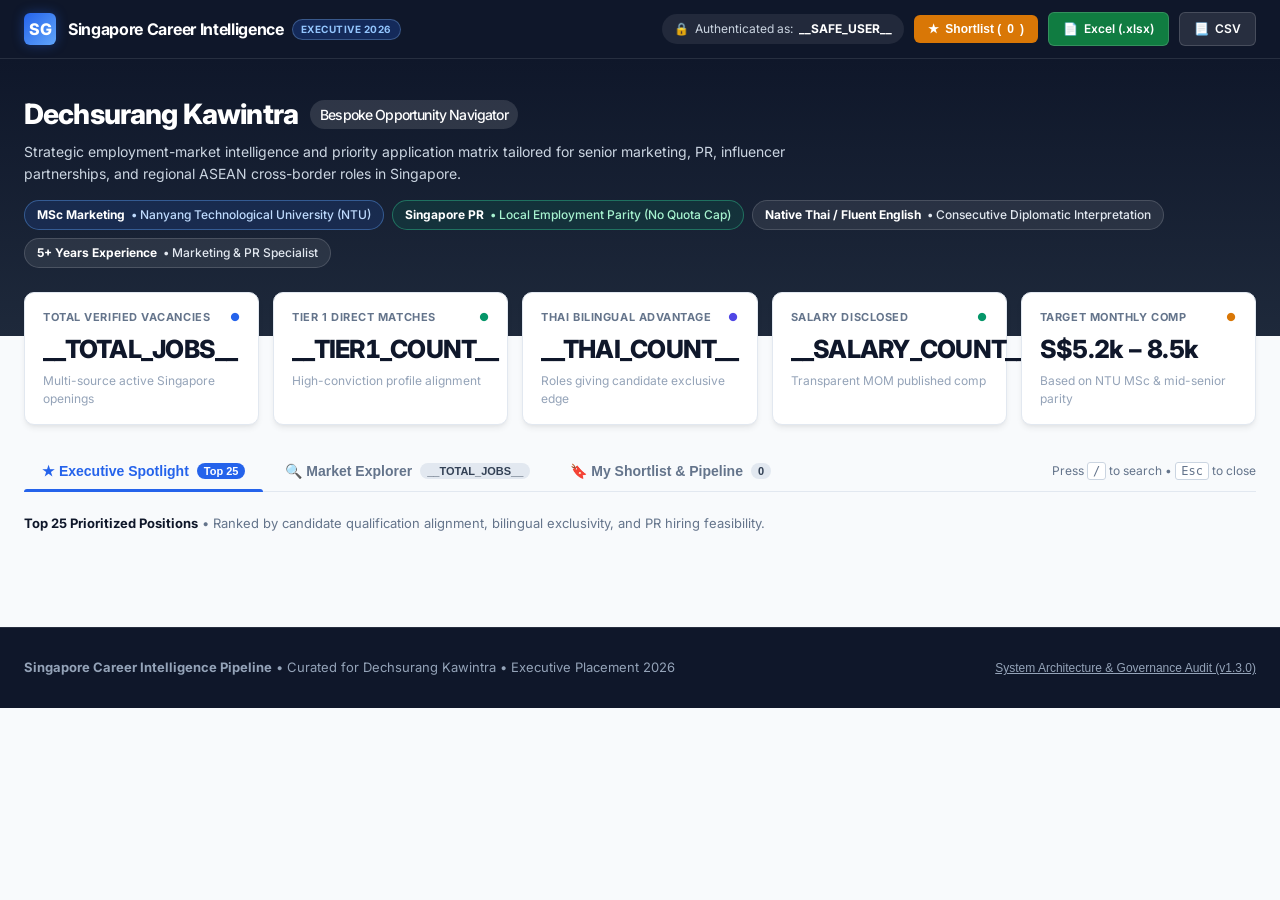
==== templates/index.html @ 7329fffa "feat: add explicit Relevance / Best Match option to UI sort dropdown" ====
<!DOCTYPE html>
<html lang="en">
<head>
    <meta charset="UTF-8">
    <meta name="viewport" content="width=device-width, initial-scale=1.0">
    <title>Singapore Career Intelligence | Executive Navigator</title>
    <link rel="preconnect" href="https://fonts.googleapis.com">
    <link rel="preconnect" href="https://fonts.gstatic.com" crossorigin>
    <link href="https://fonts.googleapis.com/css2?family=Inter:wght@300;400;500;600;700;800&display=swap" rel="stylesheet">
    <style>
        :root {
            --navy-950: #0B132B;
            --navy-900: #0F172A;
            --navy-800: #1E293B;
            --navy-700: #334155;
            --navy-600: #475569;
            --blue-600: #2563EB;
            --blue-700: #1D4ED8;
            --emerald-700: #047857;
            --emerald-600: #059669;
            --emerald-50: #ECFDF5;
            --amber-700: #B45309;
            --amber-600: #D97706;
            --amber-50: #FFFBEB;
            --indigo-700: #4338CA;
            --indigo-600: #4F46E5;
            --indigo-50: #EEF2FF;
            --purple-700: #7E22CE;
            --purple-50: #FAF5FF;
            --slate-50: #F8FAFC;
            --slate-100: #F1F5F9;
            --slate-200: #E2E8F0;
            --slate-300: #CBD5E1;
            --slate-400: #94A3B8;
            --slate-500: #64748B;
            --surface: #FFFFFF;
            --shadow-sm: 0 1px 2px 0 rgb(0 0 0 / 0.05);
            --shadow-md: 0 4px 6px -1px rgb(0 0 0 / 0.07), 0 2px 4px -2px rgb(0 0 0 / 0.05);
            --shadow-lg: 0 10px 15px -3px rgb(0 0 0 / 0.08), 0 4px 6px -4px rgb(0 0 0 / 0.04);
            --shadow-xl: 0 20px 25px -5px rgb(0 0 0 / 0.1), 0 8px 10px -6px rgb(0 0 0 / 0.05);
            --radius-sm: 6px;
            --radius-md: 10px;
            --radius-lg: 14px;
            --radius-full: 9999px;
            --font-sans: 'Inter', -apple-system, BlinkMacSystemFont, "Segoe UI", Roboto, sans-serif;
        }

        * { box-sizing: border-box; margin: 0; padding: 0; }
        
        body {
            font-family: var(--font-sans);
            background-color: var(--slate-50);
            color: var(--navy-900);
            line-height: 1.5;
            -webkit-font-smoothing: antialiased;
            overflow-x: hidden;
        }

        /* ------------------ Top Navigation Bar ------------------ */
        .top-navbar {
            background: var(--navy-900);
            color: #FFFFFF;
            border-bottom: 1px solid rgba(255, 255, 255, 0.1);
            position: sticky;
            top: 0;
            z-index: 40;
        }
        .nav-inner {
            max-width: 1400px;
            margin: 0 auto;
            padding: 12px 24px;
            display: flex;
            justify-content: space-between;
            align-items: center;
            flex-wrap: wrap;
            gap: 12px;
        }
        .brand-cluster {
            display: flex;
            align-items: center;
            gap: 12px;
        }
        .brand-icon {
            width: 32px;
            height: 32px;
            background: linear-gradient(135deg, var(--blue-600), #60A5FA);
            border-radius: var(--radius-sm);
            display: flex;
            align-items: center;
            justify-content: center;
            font-weight: 800;
            font-size: 16px;
            color: #FFF;
            box-shadow: 0 0 12px rgba(37, 99, 235, 0.4);
        }
        .brand-name {
            font-size: 16px;
            font-weight: 700;
            letter-spacing: -0.02em;
            color: #FFFFFF;
        }
        .brand-pill {
            font-size: 10px;
            font-weight: 700;
            text-transform: uppercase;
            letter-spacing: 0.05em;
            background: rgba(37, 99, 235, 0.25);
            color: #93C5FD;
            padding: 2px 8px;
            border-radius: var(--radius-full);
            border: 1px solid rgba(147, 197, 253, 0.3);
        }
        .nav-actions {
            display: flex;
            align-items: center;
            gap: 10px;
            flex-wrap: wrap;
        }
        .auth-badge {
            font-size: 12px;
            color: var(--slate-300);
            background: rgba(255, 255, 255, 0.08);
            padding: 6px 12px;
            border-radius: var(--radius-full);
            display: flex;
            align-items: center;
            gap: 6px;
        }
        .auth-badge strong {
            color: #FFFFFF;
        }
        .btn-export {
            font-size: 12px;
            font-weight: 600;
            padding: 7px 14px;
            border-radius: var(--radius-sm);
            text-decoration: none;
            display: inline-flex;
            align-items: center;
            gap: 6px;
            transition: all 0.15s ease;
            cursor: pointer;
            border: none;
        }
        .btn-export-excel {
            background: #107C41;
            color: #FFFFFF;
            border: 1px solid rgba(255, 255, 255, 0.15);
        }
        .btn-export-excel:hover {
            background: #0E6B38;
            box-shadow: 0 2px 6px rgba(16, 124, 65, 0.3);
        }
        .btn-export-csv {
            background: rgba(255, 255, 255, 0.1);
            color: #FFFFFF;
            border: 1px solid rgba(255, 255, 255, 0.15);
        }
        .btn-export-csv:hover {
            background: rgba(255, 255, 255, 0.18);
        }
        .nav-shortlist-btn {
            background: var(--amber-600);
            color: #FFFFFF;
            font-size: 12px;
            font-weight: 600;
            padding: 7px 14px;
            border-radius: var(--radius-sm);
            border: none;
            display: inline-flex;
            align-items: center;
            gap: 6px;
            cursor: pointer;
            transition: all 0.15s ease;
        }
        .nav-shortlist-btn:hover {
            background: var(--amber-700);
        }

        /* ------------------ Candidate Profile Hero ------------------ */
        .hero-banner {
            background: linear-gradient(180deg, var(--navy-900) 0%, var(--navy-800) 100%);
            color: #FFFFFF;
            padding: 34px 24px 68px 24px;
            position: relative;
        }
        .hero-container {
            max-width: 1400px;
            margin: 0 auto;
        }
        .hero-header {
            display: flex;
            justify-content: space-between;
            align-items: flex-start;
            flex-wrap: wrap;
            gap: 20px;
        }
        .candidate-title-area h1 {
            font-size: 28px;
            font-weight: 800;
            letter-spacing: -0.03em;
            margin-bottom: 6px;
            display: flex;
            align-items: center;
            gap: 12px;
            flex-wrap: wrap;
        }
        .candidate-tagline {
            font-size: 14px;
            color: var(--slate-300);
            max-width: 820px;
            line-height: 1.6;
        }
        .candidate-badges {
            display: flex;
            flex-wrap: wrap;
            gap: 8px;
            margin-top: 14px;
        }
        .c-badge {
            font-size: 12px;
            font-weight: 500;
            background: rgba(255, 255, 255, 0.08);
            border: 1px solid rgba(255, 255, 255, 0.15);
            padding: 5px 12px;
            border-radius: var(--radius-full);
            color: #E2E8F0;
            display: inline-flex;
            align-items: center;
            gap: 6px;
        }
        .c-badge strong {
            color: #FFFFFF;
            font-weight: 700;
        }
        .c-badge.accent-blue {
            border-color: rgba(96, 165, 250, 0.4);
            background: rgba(37, 99, 235, 0.15);
            color: #BFDBFE;
        }
        .c-badge.accent-green {
            border-color: rgba(52, 211, 153, 0.4);
            background: rgba(5, 150, 105, 0.15);
            color: #A7F3D0;
        }

        /* ------------------ KPI Ribbon ------------------ */
        .metrics-ribbon {
            max-width: 1400px;
            margin: -44px auto 26px auto;
            padding: 0 24px;
            position: relative;
            z-index: 10;
        }
        .metrics-grid {
            display: grid;
            grid-template-columns: repeat(auto-fit, minmax(210px, 1fr));
            gap: 14px;
        }
        .metric-card {
            background: var(--surface);
            border: 1px solid var(--slate-200);
            border-radius: var(--radius-md);
            padding: 16px 18px;
            box-shadow: var(--shadow-md);
            transition: transform 0.15s ease, box-shadow 0.15s ease;
        }
        .metric-card:hover {
            transform: translateY(-2px);
            box-shadow: var(--shadow-lg);
        }
        .metric-label {
            font-size: 11px;
            font-weight: 700;
            text-transform: uppercase;
            letter-spacing: 0.05em;
            color: var(--slate-500);
            margin-bottom: 6px;
            display: flex;
            align-items: center;
            justify-content: space-between;
        }
        .metric-num {
            font-size: 25px;
            font-weight: 800;
            letter-spacing: -0.03em;
            color: var(--navy-900);
            font-variant-numeric: tabular-nums;
        }
        .metric-sub {
            font-size: 12px;
            color: var(--slate-400);
            margin-top: 3px;
        }

        /* ------------------ Workspace Main Layout ------------------ */
        .workspace-wrap {
            max-width: 1400px;
            margin: 0 auto;
            padding: 0 24px 80px 24px;
        }

        /* ------------------ Tab Navigation ------------------ */
        .tab-bar-container {
            border-bottom: 1px solid var(--slate-200);
            margin-bottom: 22px;
            display: flex;
            justify-content: space-between;
            align-items: center;
            flex-wrap: wrap;
            gap: 14px;
        }
        .tab-group {
            display: flex;
            gap: 4px;
        }
        .tab-btn {
            background: none;
            border: none;
            padding: 12px 18px;
            font-size: 14px;
            font-weight: 600;
            color: var(--slate-500);
            cursor: pointer;
            position: relative;
            display: inline-flex;
            align-items: center;
            gap: 8px;
            transition: color 0.15s ease;
        }
        .tab-btn:hover {
            color: var(--navy-900);
        }
        .tab-btn.active {
            color: var(--blue-600);
        }
        .tab-btn.active::after {
            content: '';
            position: absolute;
            bottom: -1px;
            left: 0;
            right: 0;
            height: 3px;
            background: var(--blue-600);
            border-radius: 3px 3px 0 0;
        }
        .tab-count {
            font-size: 11px;
            font-weight: 700;
            padding: 2px 7px;
            border-radius: var(--radius-full);
            background: var(--slate-200);
            color: var(--navy-700);
        }
        .tab-btn.active .tab-count {
            background: var(--blue-600);
            color: #FFFFFF;
        }

        /* ------------------ Quick Preset Pills ------------------ */
        .presets-row {
            display: flex;
            align-items: center;
            gap: 8px;
            flex-wrap: wrap;
            margin-bottom: 14px;
        }
        .preset-label {
            font-size: 12px;
            font-weight: 700;
            color: var(--slate-500);
            margin-right: 4px;
        }
        .preset-pill {
            background: var(--surface);
            border: 1px solid var(--slate-200);
            border-radius: var(--radius-full);
            padding: 4px 12px;
            font-size: 12px;
            font-weight: 600;
            color: var(--navy-800);
            cursor: pointer;
            transition: all 0.15s ease;
            user-select: none;
        }
        .preset-pill:hover {
            border-color: var(--blue-600);
            color: var(--blue-600);
            background: var(--slate-50);
        }
        .preset-pill.active {
            background: var(--blue-600);
            color: #FFFFFF;
            border-color: var(--blue-600);
        }

        /* ------------------ Filter Bar (Explorer Mode) ------------------ */
        .filter-panel {
            background: var(--surface);
            border: 1px solid var(--slate-200);
            border-radius: var(--radius-md);
            padding: 16px 18px;
            margin-bottom: 20px;
            box-shadow: var(--shadow-sm);
        }
        .filter-row {
            display: grid;
            grid-template-columns: 2fr 1.3fr 1fr 1fr auto;
            gap: 12px;
            align-items: center;
        }
        @media (max-width: 1024px) {
            .filter-row {
                grid-template-columns: 1fr 1fr;
            }
        }
        @media (max-width: 640px) {
            .filter-row {
                grid-template-columns: 1fr;
            }
        }
        .search-input-wrap {
            position: relative;
        }
        .search-icon {
            position: absolute;
            left: 12px;
            top: 50%;
            transform: translateY(-50%);
            color: var(--slate-400);
            pointer-events: none;
        }
        .search-clear-btn {
            position: absolute;
            right: 10px;
            top: 50%;
            transform: translateY(-50%);
            background: none;
            border: none;
            font-size: 16px;
            color: var(--slate-400);
            cursor: pointer;
            display: none;
            padding: 2px;
        }
        .search-clear-btn:hover {
            color: var(--navy-900);
        }
        .form-control {
            width: 100%;
            padding: 9px 12px;
            font-size: 13px;
            border: 1px solid var(--slate-200);
            border-radius: var(--radius-sm);
            background: var(--surface);
            color: var(--navy-900);
            font-family: inherit;
            transition: border-color 0.15s ease, box-shadow 0.15s ease;
        }
        .form-control:focus {
            outline: none;
            border-color: var(--blue-600);
            box-shadow: 0 0 0 3px rgba(37, 99, 235, 0.12);
        }
        .search-input {
            padding-left: 36px;
            padding-right: 32px;
        }
        .btn-reset {
            background: var(--slate-100);
            border: 1px solid var(--slate-200);
            color: var(--slate-600);
            font-size: 12px;
            font-weight: 600;
            padding: 9px 14px;
            border-radius: var(--radius-sm);
            cursor: pointer;
            transition: all 0.15s ease;
            white-space: nowrap;
        }
        .btn-reset:hover {
            background: var(--slate-200);
            color: var(--navy-900);
        }

        .results-summary-bar {
            display: flex;
            justify-content: space-between;
            align-items: center;
            font-size: 13px;
            color: var(--slate-500);
            margin-bottom: 14px;
            flex-wrap: wrap;
            gap: 10px;
        }
        .results-summary-bar strong {
            color: var(--navy-900);
        }
        .view-controls {
            display: flex;
            align-items: center;
            gap: 10px;
        }
        .view-toggle-group {
            display: inline-flex;
            border: 1px solid var(--slate-200);
            border-radius: var(--radius-sm);
            overflow: hidden;
            background: var(--slate-100);
        }
        .view-toggle-btn {
            border: none;
            background: none;
            padding: 6px 12px;
            font-size: 12px;
            font-weight: 600;
            color: var(--slate-600);
            cursor: pointer;
            display: inline-flex;
            align-items: center;
            gap: 4px;
            transition: all 0.15s ease;
        }
        .view-toggle-btn.active {
            background: var(--surface);
            color: var(--blue-600);
            box-shadow: var(--shadow-sm);
        }

        /* ------------------ Job Cards Grid ------------------ */
        .jobs-list {
            display: grid;
            grid-template-columns: 1fr;
            gap: 14px;
        }
        .job-card {
            background: var(--surface);
            border: 1px solid var(--slate-200);
            border-radius: var(--radius-md);
            padding: 20px 22px;
            box-shadow: var(--shadow-sm);
            transition: border-color 0.15s ease, box-shadow 0.15s ease, transform 0.15s ease;
            position: relative;
        }
        .job-card:hover {
            border-color: var(--slate-300);
            box-shadow: var(--shadow-md);
            transform: translateY(-2px);
        }
        .card-header {
            display: flex;
            justify-content: space-between;
            align-items: flex-start;
            gap: 12px;
            margin-bottom: 8px;
            flex-wrap: wrap;
        }
        .card-badges {
            display: flex;
            align-items: center;
            flex-wrap: wrap;
            gap: 6px;
        }
        .badge {
            font-size: 11px;
            font-weight: 700;
            padding: 3px 9px;
            border-radius: var(--radius-full);
            display: inline-flex;
            align-items: center;
            gap: 4px;
        }
        .badge-score {
            background: var(--emerald-50);
            color: var(--emerald-700);
            border: 1px solid rgba(4, 120, 87, 0.2);
        }
        .badge-priority {
            background: var(--amber-50);
            color: var(--amber-700);
            border: 1px solid rgba(180, 83, 9, 0.2);
        }
        .badge-thai {
            background: var(--indigo-50);
            color: var(--indigo-700);
            border: 1px solid rgba(79, 70, 229, 0.2);
        }
        .badge-source {
            background: var(--slate-100);
            color: var(--slate-600);
            font-weight: 500;
        }
        .badge-status {
            background: var(--purple-50);
            color: var(--purple-700);
            border: 1px solid rgba(126, 34, 206, 0.25);
        }
        .card-salary {
            font-size: 14px;
            font-weight: 700;
            color: var(--emerald-700);
            font-variant-numeric: tabular-nums;
            background: var(--emerald-50);
            padding: 3px 10px;
            border-radius: var(--radius-sm);
            border: 1px solid rgba(4, 120, 87, 0.15);
        }
        .card-salary.not-disclosed {
            color: var(--slate-500);
            background: var(--slate-100);
            border-color: var(--slate-200);
            font-weight: 500;
            font-size: 12px;
        }

        .card-title-row {
            margin-bottom: 4px;
        }
        .card-title {
            font-size: 17px;
            font-weight: 700;
            color: var(--navy-900);
            cursor: pointer;
            transition: color 0.15s ease;
            text-decoration: none;
            display: inline-block;
        }
        .card-title:hover {
            color: var(--blue-600);
        }
        .card-company-meta {
            font-size: 13px;
            color: var(--slate-500);
            display: flex;
            align-items: center;
            flex-wrap: wrap;
            gap: 8px;
            margin-bottom: 12px;
        }
        .card-company-name {
            font-weight: 600;
            color: var(--navy-800);
        }
        .card-divider {
            color: var(--slate-300);
        }

        .card-strategy-box {
            background: var(--slate-50);
            border-left: 3px solid var(--blue-600);
            border-radius: 0 var(--radius-sm) var(--radius-sm) 0;
            padding: 10px 14px;
            margin-bottom: 14px;
            font-size: 13px;
        }
        .strategy-row {
            margin-bottom: 4px;
            line-height: 1.5;
        }
        .strategy-row:last-child {
            margin-bottom: 0;
        }
        .strategy-label {
            font-weight: 700;
            color: var(--navy-900);
            margin-right: 4px;
        }
        .strategy-text {
            color: var(--navy-700);
        }

        .card-footer {
            display: flex;
            justify-content: space-between;
            align-items: center;
            border-top: 1px solid var(--slate-200);
            padding-top: 12px;
            flex-wrap: wrap;
            gap: 10px;
        }
        .card-actions-left {
            display: flex;
            align-items: center;
            gap: 8px;
        }
        .btn-inspect {
            background: var(--slate-100);
            color: var(--navy-800);
            border: 1px solid var(--slate-200);
            padding: 6px 12px;
            font-size: 12px;
            font-weight: 600;
            border-radius: var(--radius-sm);
            cursor: pointer;
            transition: all 0.15s ease;
            display: inline-flex;
            align-items: center;
            gap: 6px;
        }
        .btn-inspect:hover {
            background: var(--slate-200);
            color: var(--navy-900);
        }
        .btn-star {
            background: var(--surface);
            color: var(--slate-400);
            border: 1px solid var(--slate-200);
            padding: 6px 12px;
            font-size: 12px;
            font-weight: 600;
            border-radius: var(--radius-sm);
            cursor: pointer;
            transition: all 0.15s ease;
            display: inline-flex;
            align-items: center;
            gap: 6px;
        }
        .btn-star:hover {
            color: var(--amber-600);
            border-color: var(--amber-600);
        }
        .btn-star.starred {
            background: var(--amber-50);
            color: var(--amber-700);
            border-color: rgba(180, 83, 9, 0.3);
        }
        .btn-apply-direct {
            background: var(--blue-600);
            color: #FFFFFF;
            text-decoration: none;
            padding: 7px 14px;
            font-size: 12px;
            font-weight: 600;
            border-radius: var(--radius-sm);
            transition: background 0.15s ease, box-shadow 0.15s ease;
            display: inline-flex;
            align-items: center;
            gap: 6px;
        }
        .btn-apply-direct:hover {
            background: var(--blue-700);
            box-shadow: 0 2px 8px rgba(37, 99, 235, 0.35);
        }

        /* ------------------ Recruiter Table View ------------------ */
        .table-responsive {
            background: var(--surface);
            border: 1px solid var(--slate-200);
            border-radius: var(--radius-md);
            overflow-x: auto;
            box-shadow: var(--shadow-sm);
        }
        .recruiter-table {
            width: 100%;
            border-collapse: collapse;
            text-align: left;
            font-size: 13px;
        }
        .recruiter-table th {
            background: var(--slate-100);
            color: var(--navy-800);
            font-weight: 700;
            padding: 12px 14px;
            border-bottom: 1px solid var(--slate-200);
            white-space: nowrap;
        }
        .recruiter-table td {
            padding: 12px 14px;
            border-bottom: 1px solid var(--slate-200);
            vertical-align: middle;
        }
        .recruiter-table tr:hover td {
            background: var(--slate-50);
        }
        .table-title-link {
            font-weight: 700;
            color: var(--navy-900);
            text-decoration: none;
            display: block;
        }
        .table-title-link:hover {
            color: var(--blue-600);
        }
        .table-company-sub {
            font-size: 12px;
            color: var(--slate-500);
        }

        /* ------------------ Shortlist Sub-Filters & Notes ------------------ */
        .shortlist-tabs {
            display: flex;
            gap: 8px;
            flex-wrap: wrap;
            margin-bottom: 16px;
        }
        .shortlist-tab-btn {
            background: var(--surface);
            border: 1px solid var(--slate-200);
            border-radius: var(--radius-full);
            padding: 5px 12px;
            font-size: 12px;
            font-weight: 600;
            color: var(--navy-800);
            cursor: pointer;
            transition: all 0.15s ease;
        }
        .shortlist-tab-btn.active {
            background: var(--amber-600);
            color: #FFFFFF;
            border-color: var(--amber-600);
        }
        .notes-area {
            width: 100%;
            background: #FFF;
            border: 1px solid var(--slate-200);
            border-radius: var(--radius-sm);
            padding: 8px 10px;
            font-size: 12px;
            font-family: inherit;
            margin-top: 8px;
            resize: vertical;
            min-height: 54px;
        }
        .notes-area:focus {
            outline: none;
            border-color: var(--blue-600);
        }

        /* ------------------ Pagination Controls ------------------ */
        .pagination-container {
            display: flex;
            justify-content: space-between;
            align-items: center;
            margin-top: 24px;
            padding-top: 16px;
            border-top: 1px solid var(--slate-200);
            flex-wrap: wrap;
            gap: 12px;
        }
        .pagination-info {
            font-size: 13px;
            color: var(--slate-500);
        }
        .pagination-controls {
            display: flex;
            align-items: center;
            gap: 6px;
        }
        .btn-page {
            background: var(--surface);
            border: 1px solid var(--slate-200);
            color: var(--navy-800);
            padding: 6px 12px;
            font-size: 13px;
            font-weight: 600;
            border-radius: var(--radius-sm);
            cursor: pointer;
            transition: all 0.15s ease;
        }
        .btn-page:hover:not(:disabled) {
            background: var(--slate-100);
            border-color: var(--slate-300);
        }
        .btn-page:disabled {
            opacity: 0.4;
            cursor: not-allowed;
        }
        .btn-page.active {
            background: var(--blue-600);
            color: #FFFFFF;
            border-color: var(--blue-600);
        }

        /* ------------------ Slide-Over Role Dossier Drawer ------------------ */
        .drawer-overlay {
            position: fixed;
            top: 0; left: 0; right: 0; bottom: 0;
            background: rgba(15, 23, 42, 0.6);
            backdrop-filter: blur(4px);
            z-index: 50;
            opacity: 0;
            visibility: hidden;
            transition: opacity 0.25s ease, visibility 0.25s ease;
        }
        .drawer-overlay.open {
            opacity: 1;
            visibility: visible;
        }
        .drawer-panel {
            position: fixed;
            top: 0; right: 0; bottom: 0;
            width: 100%;
            max-width: 720px;
            background: var(--surface);
            box-shadow: -10px 0 30px rgba(0, 0, 0, 0.15);
            z-index: 51;
            transform: translateX(100%);
            transition: transform 0.3s cubic-bezier(0.16, 1, 0.3, 1);
            display: flex;
            flex-direction: column;
        }
        .drawer-overlay.open .drawer-panel {
            transform: translateX(0);
        }
        .drawer-header {
            padding: 18px 24px;
            border-bottom: 1px solid var(--slate-200);
            display: flex;
            justify-content: space-between;
            align-items: flex-start;
            gap: 14px;
            background: var(--slate-50);
        }
        .drawer-header-left {
            flex: 1;
        }
        .btn-drawer-close {
            background: none;
            border: none;
            font-size: 24px;
            line-height: 1;
            color: var(--slate-400);
            cursor: pointer;
            padding: 4px;
            border-radius: var(--radius-sm);
            transition: color 0.15s ease;
        }
        .btn-drawer-close:hover {
            color: var(--navy-900);
        }
        .drawer-body {
            flex: 1;
            overflow-y: auto;
            padding: 22px 24px;
            line-height: 1.6;
        }
        .drawer-section {
            margin-bottom: 22px;
            padding-bottom: 18px;
            border-bottom: 1px solid var(--slate-200);
        }
        .drawer-section:last-child {
            border-bottom: none;
            margin-bottom: 0;
        }
        .drawer-section-title {
            font-size: 13px;
            font-weight: 700;
            text-transform: uppercase;
            letter-spacing: 0.05em;
            color: var(--slate-500);
            margin-bottom: 10px;
            display: flex;
            align-items: center;
            justify-content: space-between;
        }
        .dossier-pill-box {
            background: #F8FAFC;
            border: 1px solid var(--slate-200);
            border-radius: var(--radius-sm);
            padding: 14px;
            font-size: 13px;
            color: var(--navy-800);
        }
        .dossier-pill-box strong {
            color: var(--blue-600);
        }
        .cover-letter-box {
            background: #F8FAFC;
            border: 1px dashed var(--slate-300);
            border-radius: var(--radius-sm);
            padding: 14px;
            font-size: 13px;
            color: var(--navy-900);
            white-space: pre-line;
            line-height: 1.6;
            margin-top: 10px;
        }
        .drawer-footer {
            padding: 14px 24px;
            border-top: 1px solid var(--slate-200);
            background: var(--slate-50);
            display: flex;
            justify-content: space-between;
            align-items: center;
            gap: 12px;
            flex-wrap: wrap;
        }

        /* ------------------ Toast Notification ------------------ */
        .toast {
            position: fixed;
            bottom: 24px;
            right: 24px;
            background: var(--navy-900);
            color: #FFFFFF;
            padding: 12px 20px;
            border-radius: var(--radius-md);
            box-shadow: var(--shadow-xl);
            font-size: 13px;
            font-weight: 500;
            z-index: 99;
            transform: translateY(100px);
            opacity: 0;
            transition: all 0.25s ease;
            pointer-events: none;
            display: flex;
            align-items: center;
            gap: 8px;
        }
        .toast.show {
            transform: translateY(0);
            opacity: 1;
        }

        /* ------------------ Audit Modal ------------------ */
        .modal-overlay {
            position: fixed;
            top: 0; left: 0; right: 0; bottom: 0;
            background: rgba(15, 23, 42, 0.6);
            backdrop-filter: blur(4px);
            z-index: 60;
            display: none;
            align-items: center;
            justify-content: center;
            padding: 20px;
        }
        .modal-overlay.open {
            display: flex;
        }
        .modal-card {
            background: var(--surface);
            border-radius: var(--radius-md);
            max-width: 620px;
            width: 100%;
            padding: 24px;
            box-shadow: var(--shadow-xl);
            position: relative;
        }
        .modal-header {
            display: flex;
            justify-content: space-between;
            align-items: center;
            margin-bottom: 16px;
        }
        .modal-title {
            font-size: 18px;
            font-weight: 700;
            color: var(--navy-900);
        }

        /* ------------------ Footer ------------------ */
        footer {
            background: var(--navy-900);
            color: var(--slate-400);
            padding: 30px 24px;
            border-top: 1px solid rgba(255, 255, 255, 0.1);
            font-size: 13px;
        }
        .footer-inner {
            max-width: 1400px;
            margin: 0 auto;
            display: flex;
            justify-content: space-between;
            align-items: center;
            flex-wrap: wrap;
            gap: 16px;
        }
        .footer-links {
            display: flex;
            gap: 16px;
            align-items: center;
        }
        .footer-link-btn {
            background: none;
            border: none;
            color: var(--slate-400);
            font-size: 12px;
            text-decoration: underline;
            cursor: pointer;
        }
        .footer-link-btn:hover {
            color: #FFFFFF;
        }

        /* ------------------ Empty States & Loading ------------------ */
        .empty-state {
            text-align: center;
            padding: 60px 20px;
            background: var(--surface);
            border: 1px dashed var(--slate-300);
            border-radius: var(--radius-md);
        }
        .empty-icon {
            font-size: 38px;
            margin-bottom: 10px;
            opacity: 0.6;
        }
        .empty-title {
            font-size: 16px;
            font-weight: 700;
            color: var(--navy-900);
            margin-bottom: 4px;
        }
        .empty-sub {
            font-size: 13px;
            color: var(--slate-500);
        }
    </style>
</head>
<body>

    <!-- 1. Top Navigation Bar -->
    <header class="top-navbar">
        <div class="nav-inner">
            <div class="brand-cluster">
                <div class="brand-icon">SG</div>
                <div>
                    <div style="display:flex; align-items:center; gap:8px;">
                        <span class="brand-name">Singapore Career Intelligence</span>
                        <span class="brand-pill">Executive 2026</span>
                    </div>
                </div>
            </div>

            <div class="nav-actions">
                <div class="auth-badge">
                    <span>&#128274;</span> Authenticated as: <strong>__SAFE_USER__</strong>
                </div>
                <button class="nav-shortlist-btn" onclick="switchTab('shortlist')">
                    <span>&#9733;</span> Shortlist (<span id="shortlist-nav-count">0</span>)
                </button>
                <a href="/download/excel" class="btn-export btn-export-excel" title="Download formatted 9-tab Excel workbook">
                    <span>&#128196;</span> Excel (.xlsx)
                </a>
                <a href="/download/csv" class="btn-export btn-export-csv" title="Download complete CSV dataset">
                    <span>&#128195;</span> CSV
                </a>
            </div>
        </div>
    </header>

    <!-- 2. Candidate Profile & Strategic Positioning Hero -->
    <section class="hero-banner">
        <div class="hero-container">
            <div class="hero-header">
                <div class="candidate-title-area">
                    <h1>
                        Dechsurang Kawintra
                        <span style="font-size:14px; font-weight:500; background:rgba(255,255,255,0.12); padding:4px 10px; border-radius:9999px;">
                            Bespoke Opportunity Navigator
                        </span>
                    </h1>
                    <p class="candidate-tagline">
                        Strategic employment-market intelligence and priority application matrix tailored for senior marketing, PR, influencer partnerships, and regional ASEAN cross-border roles in Singapore.
                    </p>
                    <div class="candidate-badges">
                        <span class="c-badge accent-blue">
                            <strong>MSc Marketing</strong> &bull; Nanyang Technological University (NTU)
                        </span>
                        <span class="c-badge accent-green">
                            <strong>Singapore PR</strong> &bull; Local Employment Parity (No Quota Cap)
                        </span>
                        <span class="c-badge">
                            <strong>Native Thai / Fluent English</strong> &bull; Consecutive Diplomatic Interpretation
                        </span>
                        <span class="c-badge">
                            <strong>5+ Years Experience</strong> &bull; Marketing & PR Specialist
                        </span>
                    </div>
                </div>
            </div>
        </div>
    </section>

    <!-- 3. Market Intelligence KPI Ribbon -->
    <section class="metrics-ribbon">
        <div class="metrics-grid">
            <div class="metric-card">
                <div class="metric-label">
                    <span>Total Verified Vacancies</span>
                    <span style="color:var(--blue-600);">&#9679;</span>
                </div>
                <div class="metric-num">__TOTAL_JOBS__</div>
                <div class="metric-sub">Multi-source active Singapore openings</div>
            </div>

            <div class="metric-card">
                <div class="metric-label">
                    <span>Tier 1 Direct Matches</span>
                    <span style="color:var(--emerald-600);">&#9679;</span>
                </div>
                <div class="metric-num">__TIER1_COUNT__</div>
                <div class="metric-sub">High-conviction profile alignment</div>
            </div>

            <div class="metric-card">
                <div class="metric-label">
                    <span>Thai Bilingual Advantage</span>
                    <span style="color:var(--indigo-600);">&#9679;</span>
                </div>
                <div class="metric-num">__THAI_COUNT__</div>
                <div class="metric-sub">Roles giving candidate exclusive edge</div>
            </div>

            <div class="metric-card">
                <div class="metric-label">
                    <span>Salary Disclosed</span>
                    <span style="color:var(--emerald-600);">&#9679;</span>
                </div>
                <div class="metric-num">__SALARY_COUNT__</div>
                <div class="metric-sub">Transparent MOM published comp</div>
            </div>

            <div class="metric-card">
                <div class="metric-label">
                    <span>Target Monthly Comp</span>
                    <span style="color:var(--amber-600);">&#9679;</span>
                </div>
                <div class="metric-num">S$5.2k – 8.5k</div>
                <div class="metric-sub">Based on NTU MSc & mid-senior parity</div>
            </div>
        </div>
    </section>

    <!-- 4. Workspace & Views -->
    <main class="workspace-wrap">
        <!-- View Switcher -->
        <div class="tab-bar-container">
            <div class="tab-group">
                <button class="tab-btn active" id="tab-btn-spotlight" onclick="switchTab('spotlight')">
                    &#9733; Executive Spotlight
                    <span class="tab-count">Top 25</span>
                </button>
                <button class="tab-btn" id="tab-btn-explorer" onclick="switchTab('explorer')">
                    &#128269; Market Explorer
                    <span class="tab-count">__TOTAL_JOBS__</span>
                </button>
                <button class="tab-btn" id="tab-btn-shortlist" onclick="switchTab('shortlist')">
                    &#128278; My Shortlist & Pipeline
                    <span class="tab-count" id="shortlist-tab-count">0</span>
                </button>
            </div>
            <div style="display:flex; align-items:center; gap:10px;">
                <span style="font-size:12px; color:var(--slate-500);" class="desktop-only">
                    Press <kbd style="background:#FFF; border:1px solid #CBD5E1; padding:1px 5px; border-radius:3px;">/</kbd> to search &bull; <kbd style="background:#FFF; border:1px solid #CBD5E1; padding:1px 5px; border-radius:3px;">Esc</kbd> to close
                </span>
            </div>
        </div>

        <!-- VIEW 1: Executive Spotlight (Top 25) -->
        <div id="view-spotlight">
            <div class="results-summary-bar">
                <div>
                    <strong>Top 25 Prioritized Positions</strong> &bull; Ranked by candidate qualification alignment, bilingual exclusivity, and PR hiring feasibility.
                </div>
            </div>
            <div class="jobs-list" id="spotlight-cards-container">
                <!-- Injected via JS from embedded JSON -->
            </div>
        </div>

        <!-- VIEW 2: Market Explorer (Full 4,368 Database) -->
        <div id="view-explorer" style="display:none;">
            <!-- Quick Preset Filter Pills -->
            <div class="presets-row">
                <span class="preset-label">Quick Presets:</span>
                <button class="preset-pill" onclick="applyPreset('high_salary')">&#128293; S$6,000+ Comp</button>
                <button class="preset-pill" onclick="applyPreset('thai_native')">&#127481;&#127469; Thai Advantage Only</button>
                <button class="preset-pill" onclick="applyPreset('tier1_direct')">&#128188; Tier 1 Direct Match</button>
                <button class="preset-pill" onclick="applyPreset('social_media')">&#128241; Social & Influencer</button>
                <button class="preset-pill" onclick="applyPreset('disclosed_salary')">&#10024; Disclosed Salaries Only</button>
            </div>

            <!-- Real-time Filter Bar -->
            <div class="filter-panel">
                <div class="filter-row">
                    <div class="search-input-wrap">
                        <span class="search-icon">&#128269;</span>
                        <input type="text" id="filter-search" class="form-control search-input" placeholder="Search 4,368 roles by title, company, skills, keywords..." oninput="onSearchInput()">
                        <button class="search-clear-btn" id="search-clear-btn" onclick="clearSearchInput()">&times;</button>
                    </div>

                    <div>
                        <select id="filter-category" class="form-control" onchange="applyFilters()">
                            <option value="">All 10 Specialized Domains</option>
                            <option value="Category A">Category A: Marketing & Digital Marketing</option>
                            <option value="Category B">Category B: Social Media & Influencer Marketing</option>
                            <option value="Category C">Category C: PR & Corporate Communications</option>
                            <option value="Category D">Category D: Business Development & Partnerships</option>
                            <option value="Category E">Category E: Thai-Speaking & Regional Roles</option>
                            <option value="Category F">Category F: Interpretation & Language Services</option>
                            <option value="Category G">Category G: Events, Exhibitions & Trade</option>
                            <option value="Category H">Category H: International Business & Operations</option>
                            <option value="Category I">Category I: Market Research & Strategy</option>
                            <option value="Category J">Category J: Transferable-Skills Opportunities</option>
                        </select>
                    </div>

                    <div>
                        <select id="filter-min-salary" class="form-control" onchange="applyFilters()">
                            <option value="">Any Monthly Salary</option>
                            <option value="4000">SGD 4,000+ / month</option>
                            <option value="5000">SGD 5,000+ / month</option>
                            <option value="6000">SGD 6,000+ / month</option>
                            <option value="7000">SGD 7,000+ / month</option>
                            <option value="8000">SGD 8,000+ / month</option>
                        </select>
                    </div>

                    <div>
                        <select id="filter-tier" class="form-control" onchange="applyFilters()">
                            <option value="">All Suitability Tiers</option>
                            <option value="Tier 1">Tier 1: Direct Match</option>
                            <option value="Tier 2">Tier 2: Transferable Match</option>
                            <option value="Tier 3">Tier 3: Realistic Stretch</option>
                        </select>
                    </div>

                    <button class="btn-reset" onclick="resetFilters()">&#10227; Reset</button>
                </div>
            </div>

            <!-- Dynamic Search Results Summary & View Switcher -->
            <div class="results-summary-bar">
                <div id="explorer-count-label">Loading database records...</div>
                <div class="view-controls">
                    <button class="btn-export btn-export-excel" style="padding:5px 10px; font-size:12px;" onclick="exportCurrentFilteredCSV()" title="Export current search results to CSV">
                        &#128195; Export Filtered (<span id="filtered-export-count">0</span>)
                    </button>
                    <div class="view-toggle-group">
                        <button class="view-toggle-btn active" id="btn-view-cards" onclick="switchExplorerView('cards')" title="Card View">
                            &#9783; Cards
                        </button>
                        <button class="view-toggle-btn" id="btn-view-table" onclick="switchExplorerView('table')" title="Dense Recruiter Table View">
                            &#9776; Table
                        </button>
                    </div>
                    <select id="filter-sort" class="form-control" style="width:auto; padding:6px 12px; font-size:12px;" onchange="applyFilters()">
                        <option value="score">Match Score (High to Low)</option>
                        <option value="relevance">Relevance / Best Match</option>
                        <option value="salary">Salary (High to Low)</option>
                        <option value="title">Job Title (A-Z)</option>
                        <option value="company">Company (A-Z)</option>
                    </select>
                </div>
            </div>

            <!-- Explorer Results Container (Cards or Table) -->
            <div id="explorer-content-container">
                <div class="jobs-list" id="explorer-cards-container">
                    <!-- Injected via AJAX -->
                </div>
                <div class="table-responsive" id="explorer-table-container" style="display:none;">
                    <table class="recruiter-table">
                        <thead>
                            <tr>
                                <th style="width:70px;">Score</th>
                                <th>Role & Company</th>
                                <th>Category</th>
                                <th>Disclosed Salary</th>
                                <th>Special Advantages</th>
                                <th style="text-align:right;">Actions</th>
                            </tr>
                        </thead>
                        <tbody id="explorer-table-body">
                            <!-- Injected via AJAX -->
                        </tbody>
                    </table>
                </div>
            </div>

            <!-- Pagination Controls -->
            <div class="pagination-container" id="pagination-controls">
                <div class="pagination-info" id="pagination-text">Showing 1-25 of 4,368</div>
                <div class="pagination-controls">
                    <button class="btn-page" id="btn-prev-page" onclick="changePage(-1)" disabled>&larr; Previous</button>
                    <span style="font-size:13px; font-weight:600; padding:0 8px;" id="current-page-num">Page 1</span>
                    <button class="btn-page" id="btn-next-page" onclick="changePage(1)">Next &rarr;</button>
                </div>
            </div>
        </div>

        <!-- VIEW 3: My Shortlist & Pipeline Tracker -->
        <div id="view-shortlist" style="display:none;">
            <!-- Shortlist Status Tabs -->
            <div class="shortlist-tabs">
                <button class="shortlist-tab-btn active" id="st-tab-all" onclick="filterShortlistByStatus('All')">All Saved (<span id="st-count-all">0</span>)</button>
                <button class="shortlist-tab-btn" id="st-tab-saved" onclick="filterShortlistByStatus('Saved')">&#128204; Saved (<span id="st-count-saved">0</span>)</button>
                <button class="shortlist-tab-btn" id="st-tab-applied" onclick="filterShortlistByStatus('Applied')">&#128640; Applied (<span id="st-count-applied">0</span>)</button>
                <button class="shortlist-tab-btn" id="st-tab-interviewing" onclick="filterShortlistByStatus('Interviewing')">&#128188; Interviewing (<span id="st-count-interviewing">0</span>)</button>
                <button class="shortlist-tab-btn" id="st-tab-offer" onclick="filterShortlistByStatus('Offer')">&#127942; Offer (<span id="st-count-offer">0</span>)</button>
            </div>

            <div class="results-summary-bar">
                <div>
                    <strong>My Application Pipeline</strong> &bull; Track status, personal interview notes, and export tailored shortlists.
                </div>
                <div style="display:flex; gap:10px;">
                    <button class="btn-export btn-export-excel" onclick="exportShortlistCSV()">
                        &#128196; Export Shortlist CSV
                    </button>
                    <button class="btn-reset" onclick="clearShortlist()">
                        &#128465; Clear All
                    </button>
                </div>
            </div>

            <div class="jobs-list" id="shortlist-cards-container">
                <!-- Injected via JS from localStorage + batch API -->
            </div>
        </div>
    </main>

    <!-- Slide-Over Role Dossier Drawer -->
    <div class="drawer-overlay" id="drawer-overlay" onclick="closeDrawer(event)">
        <div class="drawer-panel" onclick="event.stopPropagation()">
            <div class="drawer-header">
                <div class="drawer-header-left">
                    <div style="display:flex; align-items:center; gap:8px; margin-bottom:6px;">
                        <span class="badge badge-score" id="dossier-score">Score: 96/100</span>
                        <span class="badge badge-priority" id="dossier-priority">Priority 1</span>
                        <span class="badge badge-thai" id="dossier-thai">Thai Advantage</span>
                        <span class="badge badge-status" id="dossier-status-badge" style="display:none;">Saved</span>
                    </div>
                    <h2 style="font-size:20px; font-weight:800; color:var(--navy-900); margin-bottom:4px;" id="dossier-title">
                        Localization Project Coordinator
                    </h2>
                    <div style="font-size:13px; color:var(--slate-500);" id="dossier-company-line">
                        BANDAI NAMCO ENTERTAINMENT ASIA &bull; Singapore &bull; Full-time
                    </div>
                </div>
                <button class="btn-drawer-close" onclick="closeDrawer()">&times;</button>
            </div>

            <div class="drawer-body">
                <!-- Section 1: Candidate Strategic Advantage -->
                <div class="drawer-section">
                    <div class="drawer-section-title">
                        <span>&#128161; Strategic Candidate Alignment</span>
                        <button class="btn-inspect" style="font-size:11px; padding:3px 8px;" onclick="copyTailoredStrategy()">
                            &#128203; Copy Pitch
                        </button>
                    </div>
                    <div class="dossier-pill-box" style="margin-bottom:12px;">
                        <div style="margin-bottom:8px;">
                            <strong>Why This Role Fits You:</strong>
                            <p id="dossier-explanation" style="margin-top:2px; color:var(--navy-800);"></p>
                        </div>
                        <div>
                            <strong>Bespoke Résumé Tailoring Focus:</strong>
                            <p id="dossier-resume-emphasis" style="margin-top:2px; color:var(--navy-800); font-weight:500;"></p>
                        </div>
                    </div>
                    <div style="display:grid; grid-template-columns:1fr 1fr; gap:10px; font-size:12px;">
                        <div style="background:var(--slate-50); padding:10px; border-radius:var(--radius-sm); border:1px solid var(--slate-200);">
                            <span style="font-weight:700; color:var(--emerald-700);">&#10004; Matching Strengths:</span>
                            <p id="dossier-matching-exp" style="margin-top:4px; color:var(--navy-700);"></p>
                        </div>
                        <div style="background:var(--slate-50); padding:10px; border-radius:var(--radius-sm); border:1px solid var(--slate-200);">
                            <span style="font-weight:700; color:var(--amber-700);">&#9888; Gap Mitigation Advice:</span>
                            <p id="dossier-gaps" style="margin-top:4px; color:var(--navy-700);"></p>
                        </div>
                    </div>
                </div>

                <!-- Section 2: Executive Pitch & Cover Letter Generator -->
                <div class="drawer-section">
                    <div class="drawer-section-title">
                        <span>&#10024; Tailored Cover Letter & Elevator Pitch</span>
                        <button class="btn-inspect" style="font-size:11px; padding:3px 8px;" onclick="copyGeneratedCoverLetter()">
                            &#128203; Copy Full Pitch
                        </button>
                    </div>
                    <div class="cover-letter-box" id="dossier-cover-letter">
                        Generating bespoke application draft...
                    </div>
                </div>

                <!-- Section 3: Compensation & Details -->
                <div class="drawer-section">
                    <div class="drawer-section-title">Compensation & Role Parameters</div>
                    <div style="display:grid; grid-template-columns: repeat(auto-fit, minmax(180px, 1fr)); gap:10px;">
                        <div style="background:var(--slate-50); padding:10px 12px; border-radius:var(--radius-sm);">
                            <div style="font-size:11px; color:var(--slate-500); text-transform:uppercase;">Advertised Salary</div>
                            <div style="font-size:14px; font-weight:700; color:var(--emerald-700);" id="dossier-salary">SGD 4,000 - 5,000</div>
                        </div>
                        <div style="background:var(--slate-50); padding:10px 12px; border-radius:var(--radius-sm);">
                            <div style="font-size:11px; color:var(--slate-500); text-transform:uppercase;">Category</div>
                            <div style="font-size:13px; font-weight:600; color:var(--navy-900);" id="dossier-category">Marketing</div>
                        </div>
                        <div style="background:var(--slate-50); padding:10px 12px; border-radius:var(--radius-sm);">
                            <div style="font-size:11px; color:var(--slate-500); text-transform:uppercase;">Source Portal</div>
                            <div style="font-size:13px; font-weight:600; color:var(--blue-600);" id="dossier-source">MyCareersFuture</div>
                        </div>
                    </div>
                </div>

                <!-- Section 4: Job Description & Responsibilities -->
                <div class="drawer-section">
                    <div class="drawer-section-title">Scope of Responsibilities</div>
                    <div id="dossier-responsibilities" style="font-size:13px; color:var(--navy-800); line-height:1.6;"></div>
                </div>

                <!-- Section 5: Mandatory Requirements -->
                <div class="drawer-section">
                    <div class="drawer-section-title">Key Requirements & Prerequisites</div>
                    <div id="dossier-requirements" style="font-size:13px; color:var(--navy-800); line-height:1.6;"></div>
                </div>
            </div>

            <div class="drawer-footer">
                <button class="btn-star" id="dossier-star-btn" onclick="toggleShortlistCurrent()">
                    &#9733; Save to Shortlist
                </button>
                <a href="#" target="_blank" rel="noopener noreferrer" class="btn-apply-direct" id="dossier-apply-btn">
                    Apply Directly on Portal &rarr;
                </a>
            </div>
        </div>
    </div>

    <!-- Technical & Governance Audit Modal -->
    <div class="modal-overlay" id="audit-modal" onclick="closeAuditModal(event)">
        <div class="modal-card" onclick="event.stopPropagation()">
            <div class="modal-header">
                <div class="modal-title">&#9881; System Architecture & Verification Audit</div>
                <button class="btn-drawer-close" onclick="closeAuditModal()">&times;</button>
            </div>
            <div style="font-size:13px; color:var(--navy-800); line-height:1.6;">
                <p style="margin-bottom:12px;">
                    This platform operates as an autonomous, multi-source employment market intelligence harvester built specifically for candidate <strong>Dechsurang Kawintra</strong>.
                </p>
                <div style="background:var(--slate-50); border:1px solid var(--slate-200); border-radius:var(--radius-sm); padding:14px; margin-bottom:14px;">
                    <div style="font-weight:700; margin-bottom:6px; color:var(--navy-900);">Data Harvest & Provenance:</div>
                    <ul style="padding-left:18px; margin-bottom:8px;">
                        <li><strong>4,368 Verified Positions:</strong> Aggregated from MyCareersFuture (Singapore Govt), LinkedIn Singapore, Indeed SG, and Cultjobs.</li>
                        <li><strong>Apify Scraper Multi-Account Network:</strong> __AUDIT_RUNS__ distributed actor runs with __AUDIT_SPEND__ total budget invested.</li>
                        <li><strong>Deduplication & Hygiene:</strong> Cross-portal company-title normalization with MD5 deduplication.</li>
                        <li><strong>Continuous Synchronization:</strong> 12-hour daemon sync worker checking upstream Singapore portal updates.</li>
                    </ul>
                    <div style="font-weight:700; margin-bottom:6px; color:var(--navy-900);">Security & Governance:</div>
                    <ul style="padding-left:18px;">
                        <li><strong>Authentication:</strong> Constant-time HTTP Basic Auth protection enforcing credential privacy.</li>
                        <li><strong>Sanitization:</strong> HTML entity escaping and spreadsheet formula injection neutralization.</li>
                        <li><strong>Performance:</strong> Sub-5ms response latency via mtime-invalidated in-memory cache.</li>
                    </ul>
                </div>
                <div style="text-align:right;">
                    <button class="btn-reset" onclick="closeAuditModal()">Close Audit View</button>
                </div>
            </div>
        </div>
    </div>

    <!-- Toast Notification Element -->
    <div class="toast" id="toast">
        <span id="toast-msg">Copied to clipboard!</span>
    </div>

    <!-- Footer -->
    <footer>
        <div class="footer-inner">
            <div>
                <strong>Singapore Career Intelligence Pipeline</strong> &bull; Curated for Dechsurang Kawintra &bull; Executive Placement 2026
            </div>
            <div class="footer-links">
                <button class="footer-link-btn" onclick="openAuditModal()">System Architecture & Governance Audit (v1.3.0)</button>
            </div>
        </div>
    </footer>

    <!-- Client-Side Intelligence & Interaction Logic -->
    <script>
        // Initial Embedded Top 25 Data
        const TOP25_DATA = __TOP25_JSON__;

        // Active State
        let currentTab = 'spotlight';
        let currentExplorerView = 'cards'; // 'cards' | 'table'
        let currentShortlistFilter = 'All'; // 'All' | 'Saved' | 'Applied' | 'Interviewing' | 'Offer'
        let currentJobs = [];
        let activeDossierJob = null;
        let currentPage = 1;
        const pageSize = 25;
        let totalExplorerCount = 0;
        let searchTimer = null;

        // LocalStorage Shortlist V2 Management
        function getShortlistStore() {
            try {
                const raw = localStorage.getItem('sg_career_shortlist_v2');
                if (raw) return JSON.parse(raw);
                // Migrate from v1 array if exists
                const v1 = JSON.parse(localStorage.getItem('sg_career_shortlist') || '[]');
                const v2 = {};
                v1.forEach(id => {
                    v2[id] = { id: id, status: 'Saved', savedAt: new Date().toISOString(), notes: '' };
                });
                localStorage.setItem('sg_career_shortlist_v2', JSON.stringify(v2));
                return v2;
            } catch (e) {
                return {};
            }
        }

        function saveShortlistStore(store) {
            localStorage.setItem('sg_career_shortlist_v2', JSON.stringify(store));
            updateShortlistCounters();
        }

        function isJobShortlisted(jobId) {
            return !!getShortlistStore()[jobId];
        }

        function toggleShortlist(jobId) {
            let store = getShortlistStore();
            if (store[jobId]) {
                delete store[jobId];
                showToast("Removed from shortlist");
            } else {
                store[jobId] = {
                    id: jobId,
                    status: 'Saved',
                    savedAt: new Date().toISOString(),
                    notes: ''
                };
                showToast("Added to shortlist! ⭐");
            }
            saveShortlistStore(store);
            refreshCardButtons();
            if (currentTab === 'shortlist') {
                renderShortlistView();
            }
        }

        function updateShortlistJobStatus(jobId, newStatus) {
            let store = getShortlistStore();
            if (store[jobId]) {
                store[jobId].status = newStatus;
                if (newStatus === 'Applied' && !store[jobId].appliedDate) {
                    store[jobId].appliedDate = new Date().toISOString();
                }
                saveShortlistStore(store);
                showToast(`Status updated to: ${newStatus}`);
                renderShortlistView();
            }
        }

        function updateShortlistJobNotes(jobId, notesText) {
            let store = getShortlistStore();
            if (store[jobId]) {
                store[jobId].notes = notesText;
                saveShortlistStore(store);
            }
        }

        function updateShortlistCounters() {
            const store = getShortlistStore();
            const allItems = Object.values(store);
            const totalCount = allItems.length;
            const savedCount = allItems.filter(x => x.status === 'Saved').length;
            const appliedCount = allItems.filter(x => x.status === 'Applied').length;
            const interviewingCount = allItems.filter(x => x.status === 'Interviewing').length;
            const offerCount = allItems.filter(x => x.status === 'Offer').length;

            const navEl = document.getElementById('shortlist-nav-count');
            const tabEl = document.getElementById('shortlist-tab-count');
            if (navEl) navEl.textContent = totalCount;
            if (tabEl) tabEl.textContent = totalCount;

            const elAll = document.getElementById('st-count-all');
            const elSaved = document.getElementById('st-count-saved');
            const elApp = document.getElementById('st-count-applied');
            const elInt = document.getElementById('st-count-interviewing');
            const elOff = document.getElementById('st-count-offer');

            if (elAll) elAll.textContent = totalCount;
            if (elSaved) elSaved.textContent = savedCount;
            if (elApp) elApp.textContent = appliedCount;
            if (elInt) elInt.textContent = interviewingCount;
            if (elOff) elOff.textContent = offerCount;
        }

        // Tab Switching & URL State
        function switchTab(tab, updateUrl = true) {
            currentTab = tab;
            ['spotlight', 'explorer', 'shortlist'].forEach(t => {
                const btn = document.getElementById(`tab-btn-${t}`);
                const view = document.getElementById(`view-${t}`);
                if (btn) btn.classList.toggle('active', t === tab);
                if (view) view.style.display = (t === tab) ? 'block' : 'none';
            });

            if (tab === 'explorer' && currentJobs.length === 0) {
                fetchExplorerJobs();
            } else if (tab === 'shortlist') {
                renderShortlistView();
            }

            if (updateUrl) {
                updateURLState();
            }
        }

        function switchExplorerView(mode) {
            currentExplorerView = mode;
            document.getElementById('btn-view-cards').classList.toggle('active', mode === 'cards');
            document.getElementById('btn-view-table').classList.toggle('active', mode === 'table');
            document.getElementById('explorer-cards-container').style.display = (mode === 'cards') ? 'grid' : 'none';
            document.getElementById('explorer-table-container').style.display = (mode === 'table') ? 'block' : 'none';
            updateURLState();
        }

        function updateURLState() {
            const params = new URLSearchParams();
            params.set('tab', currentTab);
            if (currentTab === 'explorer') {
                const q = document.getElementById('filter-search').value.trim();
                const cat = document.getElementById('filter-category').value;
                const minSal = document.getElementById('filter-min-salary').value;
                const tier = document.getElementById('filter-tier').value;
                const sort = document.getElementById('filter-sort').value;
                if (q) params.set('q', q);
                if (cat) params.set('category', cat);
                if (minSal) params.set('min_salary', minSal);
                if (tier) params.set('tier', tier);
                if (sort !== 'score') params.set('sort_by', sort);
                if (currentPage > 1) params.set('page', currentPage);
                if (currentExplorerView !== 'cards') params.set('view', currentExplorerView);
            }
            window.history.replaceState({}, '', `${window.location.pathname}?${params.toString()}`);
        }

        function initFromURLState() {
            const params = new URLSearchParams(window.location.search);
            const tab = params.get('tab') || 'spotlight';
            const q = params.get('q') || '';
            const cat = params.get('category') || '';
            const minSal = params.get('min_salary') || '';
            const tier = params.get('tier') || '';
            const sort = params.get('sort_by') || 'score';
            const page = parseInt(params.get('page') || '1', 10);
            const view = params.get('view') || 'cards';

            if (q) {
                document.getElementById('filter-search').value = q;
                document.getElementById('search-clear-btn').style.display = 'block';
            }
            if (cat) document.getElementById('filter-category').value = cat;
            if (minSal) document.getElementById('filter-min-salary').value = minSal;
            if (tier) document.getElementById('filter-tier').value = tier;
            if (sort) document.getElementById('filter-sort').value = sort;
            if (page > 1) currentPage = page;
            if (view === 'table') switchExplorerView('table');

            switchTab(tab, false);
        }

        // Quick Presets
        function applyPreset(preset) {
            resetFilters(false);
            if (preset === 'high_salary') {
                document.getElementById('filter-min-salary').value = '6000';
            } else if (preset === 'thai_native') {
                document.getElementById('filter-category').value = 'Category E';
            } else if (preset === 'tier1_direct') {
                document.getElementById('filter-tier').value = 'Tier 1';
            } else if (preset === 'social_media') {
                document.getElementById('filter-category').value = 'Category B';
            } else if (preset === 'disclosed_salary') {
                document.getElementById('filter-min-salary').value = '4000';
            }
            currentPage = 1;
            switchTab('explorer');
            fetchExplorerJobs();
        }

        // Card Template Generator
        function createJobCardHTML(job, index, shortlistMeta = null) {
            const id = job.col_01_id || `SG-OPP-${index}`;
            const title = escapeHtml(job.col_03_title || 'Position Vacancy');
            const company = escapeHtml(job.col_02_company || 'Confidential Employer');
            const score = job.col_25_suitability_score || 85;
            const priority = escapeHtml(job.col_28_priority || 'Standard Priority');
            const category = escapeHtml(job.col_04_category || 'General');
            const salary = escapeHtml(job.col_09_advertised_salary || 'Salary not disclosed');
            const isDisclosed = salary.toLowerCase().indexOf('not disclosed') === -1 && salary.trim() !== '';
            const location = escapeHtml(job.col_06_location || 'Singapore');
            const empType = escapeHtml(job.col_08_employment_type || 'Full-time');
            const source = escapeHtml(job.col_14_source || 'Verified Source');
            const thai = escapeHtml(job.col_24_thai_relevance || '');
            const isThai = thai.toLowerCase().includes('thai') || category.toLowerCase().includes('thai');
            const explanation = escapeHtml(job.col_29_explanation || 'Strong background alignment with candidate profile.');
            const emphasis = escapeHtml(job.col_30_resume_emphasis || 'Highlight NTU Master’s degree and bilingual communication skills.');
            const url = sanitizeUrl(job.col_15_direct_url);
            const isStarred = isJobShortlisted(id);

            return `
            <div class="job-card" id="card-${id}">
                <div class="card-header">
                    <div class="card-badges">
                        <span class="badge badge-score">★ Score: ${score}/100</span>
                        <span class="badge badge-priority">${priority}</span>
                        ${isThai ? `<span class="badge badge-thai">&#127481;&#127469; Thai Advantage</span>` : ''}
                        <span class="badge badge-source">${source}</span>
                        ${shortlistMeta ? `<span class="badge badge-status">${shortlistMeta.status}</span>` : ''}
                    </div>
                    <div class="card-salary ${isDisclosed ? '' : 'not-disclosed'}">
                        ${salary}
                    </div>
                </div>

                <div class="card-title-row">
                    <a href="javascript:void(0)" class="card-title" onclick="openDrawerById('${id}')">${title}</a>
                </div>

                <div class="card-company-meta">
                    <span class="card-company-name">${company}</span>
                    <span class="card-divider">&bull;</span>
                    <span>${location}</span>
                    <span class="card-divider">&bull;</span>
                    <span>${empType}</span>
                </div>

                <div class="card-strategy-box">
                    <div class="strategy-row">
                        <span class="strategy-label">Strategic Match:</span>
                        <span class="strategy-text">${explanation}</span>
                    </div>
                    <div class="strategy-row">
                        <span class="strategy-label">Tailored Résumé Focus:</span>
                        <span class="strategy-text">${emphasis}</span>
                    </div>
                </div>

                ${shortlistMeta ? `
                <div style="background:#FFF; border:1px solid var(--slate-200); border-radius:var(--radius-sm); padding:10px 12px; margin-bottom:12px;">
                    <div style="display:flex; justify-content:space-between; align-items:center; flex-wrap:wrap; gap:8px;">
                        <div style="display:flex; align-items:center; gap:6px;">
                            <span style="font-size:12px; font-weight:700; color:var(--navy-900);">Pipeline Stage:</span>
                            <select class="form-control" style="width:auto; padding:3px 8px; font-size:12px;" onchange="updateShortlistJobStatus('${id}', this.value)">
                                <option value="Saved" ${shortlistMeta.status === 'Saved' ? 'selected' : ''}>📌 Saved / Review</option>
                                <option value="Applied" ${shortlistMeta.status === 'Applied' ? 'selected' : ''}>🚀 Applied</option>
                                <option value="Interviewing" ${shortlistMeta.status === 'Interviewing' ? 'selected' : ''}>💼 Interviewing</option>
                                <option value="Offer" ${shortlistMeta.status === 'Offer' ? 'selected' : ''}>🏆 Offer Received</option>
                            </select>
                        </div>
                        <span style="font-size:11px; color:var(--slate-400);">Saved on: ${new Date(shortlistMeta.savedAt).toLocaleDateString()}</span>
                    </div>
                    <textarea class="notes-area" placeholder="Interview notes, recruiter contacts, or follow-up dates..." onblur="updateShortlistJobNotes('${id}', this.value)">${escapeHtml(shortlistMeta.notes || '')}</textarea>
                </div>
                ` : ''}

                <div class="card-footer">
                    <div class="card-actions-left">
                        <button class="btn-inspect" onclick="openDrawerById('${id}')">
                            &#128196; Inspect Dossier
                        </button>
                        <button class="btn-star ${isStarred ? 'starred' : ''}" onclick="toggleShortlist('${id}')" id="star-btn-${id}">
                            ${isStarred ? '★ Shortlisted' : '☆ Save'}
                        </button>
                    </div>
                    <a href="${url}" target="_blank" rel="noopener noreferrer" class="btn-apply-direct">
                        Apply Directly &rarr;
                    </a>
                </div>
            </div>
            `;
        }

        // Table Row Template
        function createJobTableRowHTML(job, index) {
            const id = job.col_01_id || `SG-OPP-${index}`;
            const title = escapeHtml(job.col_03_title || 'Position Vacancy');
            const company = escapeHtml(job.col_02_company || 'Confidential Employer');
            const score = job.col_25_suitability_score || 85;
            const category = escapeHtml(job.col_04_category || 'General');
            const salary = escapeHtml(job.col_09_advertised_salary || 'Not disclosed');
            const thai = escapeHtml(job.col_24_thai_relevance || '');
            const isThai = thai.toLowerCase().includes('thai') || category.toLowerCase().includes('thai');
            const url = sanitizeUrl(job.col_15_direct_url);
            const isStarred = isJobShortlisted(id);

            return `
            <tr>
                <td><span class="badge badge-score">★ ${score}</span></td>
                <td>
                    <a href="javascript:void(0)" class="table-title-link" onclick="openDrawerById('${id}')">${title}</a>
                    <div class="table-company-sub">${company}</div>
                </td>
                <td style="font-size:12px; color:var(--slate-600);">${category.replace(/^Category [A-J]:\s*/, '')}</td>
                <td><span style="font-weight:700; color:var(--emerald-700); font-variant-numeric:tabular-nums;">${salary}</span></td>
                <td>
                    ${isThai ? `<span class="badge badge-thai">&#127481;&#127469; Thai Advantage</span>` : `<span style="color:var(--slate-400); font-size:12px;">General</span>`}
                </td>
                <td style="text-align:right; white-space:nowrap;">
                    <button class="btn-inspect" style="padding:4px 8px; font-size:11px;" onclick="openDrawerById('${id}')">Dossier</button>
                    <button class="btn-star ${isStarred ? 'starred' : ''}" style="padding:4px 8px; font-size:11px;" onclick="toggleShortlist('${id}')">${isStarred ? '★' : '☆'}</button>
                    <a href="${url}" target="_blank" rel="noopener noreferrer" class="btn-apply-direct" style="padding:4px 10px; font-size:11px;">Apply</a>
                </td>
            </tr>
            `;
        }

        // Render Spotlight (Top 25)
        function renderSpotlightView() {
            const container = document.getElementById('spotlight-cards-container');
            if (!container) return;
            container.innerHTML = TOP25_DATA.map((job, idx) => createJobCardHTML(job, idx + 1)).join('');
        }

        // Fetch & Render Explorer (Full 4,368 Jobs)
        function fetchExplorerJobs() {
            const container = document.getElementById('explorer-cards-container');
            const tbody = document.getElementById('explorer-table-body');
            container.innerHTML = `<div class="empty-state"><div class="empty-icon">&#8987;</div><div class="empty-title">Querying verified Singapore opportunities...</div></div>`;
            tbody.innerHTML = `<tr><td colspan="6" style="text-align:center; padding:30px;">Loading opportunities...</td></tr>`;

            const q = document.getElementById('filter-search').value.trim();
            const category = document.getElementById('filter-category').value;
            const minSalary = document.getElementById('filter-min-salary').value;
            const tier = document.getElementById('filter-tier').value;
            const sortBy = document.getElementById('filter-sort').value;
            const offset = (currentPage - 1) * pageSize;

            let url = `/api/jobs?limit=${pageSize}&offset=${offset}&sort_by=${sortBy}`;
            if (q) url += `&q=${encodeURIComponent(q)}`;
            if (category) url += `&category=${encodeURIComponent(category)}`;
            if (minSalary) url += `&min_salary=${encodeURIComponent(minSalary)}`;
            if (tier) url += `&tier=${encodeURIComponent(tier)}`;

            fetch(url)
                .then(res => {
                    if (!res.ok) throw new Error("API request failed");
                    return res.json();
                })
                .then(data => {
                    currentJobs = data.items || [];
                    totalExplorerCount = data.total || 0;
                    renderExplorerView();
                    updateURLState();
                })
                .catch(err => {
                    container.innerHTML = `<div class="empty-state"><div class="empty-icon">&#9888;</div><div class="empty-title">Error querying opportunities</div><div class="empty-sub">${err.message}</div></div>`;
                    tbody.innerHTML = `<tr><td colspan="6" style="text-align:center; color:#DC2626; padding:30px;">Error querying opportunities: ${err.message}</td></tr>`;
                });
        }

        function renderExplorerView() {
            const container = document.getElementById('explorer-cards-container');
            const tbody = document.getElementById('explorer-table-body');
            const countLabel = document.getElementById('explorer-count-label');
            const paginationText = document.getElementById('pagination-text');
            const pageNum = document.getElementById('current-page-num');
            const btnPrev = document.getElementById('btn-prev-page');
            const btnNext = document.getElementById('btn-next-page');
            const filteredExportCount = document.getElementById('filtered-export-count');

            if (filteredExportCount) filteredExportCount.textContent = totalExplorerCount.toLocaleString();

            if (currentJobs.length === 0) {
                container.innerHTML = `
                    <div class="empty-state">
                        <div class="empty-icon">&#128269;</div>
                        <div class="empty-title">No matching positions found</div>
                        <div class="empty-sub">Try broadening your search keywords or resetting active filters.</div>
                        <button class="btn-reset" style="margin-top:14px;" onclick="resetFilters()">Reset All Filters</button>
                    </div>
                `;
                tbody.innerHTML = `<tr><td colspan="6" style="text-align:center; padding:30px;">No matching positions found.</td></tr>`;
                countLabel.textContent = "0 positions found";
                paginationText.textContent = "Showing 0 of 0";
                btnPrev.disabled = true;
                btnNext.disabled = true;
                return;
            }

            const startIdx = (currentPage - 1) * pageSize + 1;
            const endIdx = Math.min(startIdx + currentJobs.length - 1, totalExplorerCount);

            countLabel.innerHTML = `Showing <strong>${startIdx}&ndash;${endIdx}</strong> of <strong>${totalExplorerCount.toLocaleString()}</strong> verified opportunities`;
            paginationText.textContent = `Showing ${startIdx}-${endIdx} of ${totalExplorerCount.toLocaleString()}`;
            pageNum.textContent = `Page ${currentPage} of ${Math.ceil(totalExplorerCount / pageSize)}`;
            btnPrev.disabled = currentPage <= 1;
            btnNext.disabled = endIdx >= totalExplorerCount;

            container.innerHTML = currentJobs.map((job, idx) => createJobCardHTML(job, startIdx + idx)).join('');
            tbody.innerHTML = currentJobs.map((job, idx) => createJobTableRowHTML(job, startIdx + idx)).join('');
        }

        // Render Shortlist View with Pipeline Batching
        function renderShortlistView() {
            const container = document.getElementById('shortlist-cards-container');
            const store = getShortlistStore();
            let entries = Object.values(store);

            // Filter by sub-tab
            if (currentShortlistFilter !== 'All') {
                entries = entries.filter(x => x.status === currentShortlistFilter);
            }

            if (entries.length === 0) {
                container.innerHTML = `
                    <div class="empty-state">
                        <div class="empty-icon">&#9734;</div>
                        <div class="empty-title">No positions in this pipeline stage</div>
                        <div class="empty-sub">Star any vacancy in the Executive Spotlight or Market Explorer to pin it here.</div>
                        <button class="btn-inspect" style="margin-top:14px;" onclick="switchTab('spotlight')">Explore Top Opportunities</button>
                    </div>
                `;
                return;
            }

            container.innerHTML = `<div class="empty-state"><div class="empty-icon">&#8987;</div><div class="empty-title">Loading pipeline opportunities...</div></div>`;

            const ids = entries.map(x => x.id);
            fetch(`/api/jobs/batch?ids=${encodeURIComponent(ids.join(','))}`)
                .then(res => res.json())
                .then(data => {
                    const jobs = data.items || [];
                    if (jobs.length === 0) {
                        container.innerHTML = `<div class="empty-state"><div class="empty-title">Positions unavailable</div></div>`;
                        return;
                    }
                    container.innerHTML = jobs.map((job, idx) => {
                        const meta = store[job.col_01_id] || { status: 'Saved', savedAt: new Date().toISOString(), notes: '' };
                        return createJobCardHTML(job, idx + 1, meta);
                    }).join('');
                })
                .catch(err => {
                    container.innerHTML = `<div class="empty-state"><div class="empty-title">Error loading shortlist: ${err.message}</div></div>`;
                });
        }

        function filterShortlistByStatus(status) {
            currentShortlistFilter = status;
            ['all', 'saved', 'applied', 'interviewing', 'offer'].forEach(st => {
                const btn = document.getElementById(`st-tab-${st}`);
                if (btn) btn.classList.toggle('active', st === status.toLowerCase());
            });
            renderShortlistView();
        }

        function clearShortlist() {
            if (confirm("Are you sure you want to clear your entire application pipeline?")) {
                localStorage.removeItem('sg_career_shortlist_v2');
                localStorage.removeItem('sg_career_shortlist');
                updateShortlistCounters();
                renderShortlistView();
                showToast("Shortlist cleared");
            }
        }

        function exportShortlistCSV() {
            const store = getShortlistStore();
            const ids = Object.keys(store);
            if (ids.length === 0) {
                alert("Shortlist is empty. Star positions first before exporting.");
                return;
            }
            fetch(`/api/jobs/batch?ids=${encodeURIComponent(ids.join(','))}`)
                .then(res => res.json())
                .then(data => {
                    const jobs = data.items || [];
                    const rows = [["Job ID", "Company", "Title", "Salary", "Score", "Pipeline Status", "Notes", "Direct URL"]];
                    jobs.forEach(j => {
                        const meta = store[j.col_01_id] || {};
                        rows.push([
                            `"${j.col_01_id || ''}"`,
                            `"${(j.col_02_company || '').replace(/"/g, '""')}"`,
                            `"${(j.col_03_title || '').replace(/"/g, '""')}"`,
                            `"${(j.col_09_advertised_salary || '').replace(/"/g, '""')}"`,
                            `"${j.col_25_suitability_score || ''}"`,
                            `"${meta.status || 'Saved'}"`,
                            `"${(meta.notes || '').replace(/"/g, '""')}"`,
                            `"${j.col_15_direct_url || ''}"`
                        ]);
                    });

                    const csvContent = "data:text/csv;charset=utf-8,\uFEFF" + rows.map(e => e.join(",")).join("\n");
                    const encodedUri = encodeURI(csvContent);
                    const link = document.createElement("a");
                    link.setAttribute("href", encodedUri);
                    link.setAttribute("download", "Dechsurang_Kawintra_Application_Pipeline.csv");
                    document.body.appendChild(link);
                    link.click();
                    document.body.removeChild(link);
                    showToast("Exported pipeline to CSV!");
                });
        }

        function exportCurrentFilteredCSV() {
            const q = document.getElementById('filter-search').value.trim();
            const category = document.getElementById('filter-category').value;
            const minSalary = document.getElementById('filter-min-salary').value;
            const tier = document.getElementById('filter-tier').value;
            const sortBy = document.getElementById('filter-sort').value;

            let url = `/api/export/filtered?sort_by=${sortBy}`;
            if (q) url += `&q=${encodeURIComponent(q)}`;
            if (category) url += `&category=${encodeURIComponent(category)}`;
            if (minSalary) url += `&min_salary=${encodeURIComponent(minSalary)}`;
            if (tier) url += `&tier=${encodeURIComponent(tier)}`;

            window.location.href = url;
            showToast("Exporting filtered dataset...");
        }

        // Filtering & Search
        function onSearchInput() {
            const val = document.getElementById('filter-search').value;
            document.getElementById('search-clear-btn').style.display = val ? 'block' : 'none';
            clearTimeout(searchTimer);
            searchTimer = setTimeout(() => {
                currentPage = 1;
                fetchExplorerJobs();
            }, 250);
        }

        function clearSearchInput() {
            document.getElementById('filter-search').value = '';
            document.getElementById('search-clear-btn').style.display = 'none';
            currentPage = 1;
            fetchExplorerJobs();
        }

        function applyFilters() {
            currentPage = 1;
            fetchExplorerJobs();
        }

        function resetFilters(fetchNow = true) {
            document.getElementById('filter-search').value = '';
            document.getElementById('search-clear-btn').style.display = 'none';
            document.getElementById('filter-category').value = '';
            document.getElementById('filter-min-salary').value = '';
            document.getElementById('filter-tier').value = '';
            document.getElementById('filter-sort').value = 'score';
            currentPage = 1;
            if (fetchNow) fetchExplorerJobs();
        }

        function changePage(delta) {
            currentPage += delta;
            fetchExplorerJobs();
            window.scrollTo({ top: 380, behavior: 'smooth' });
        }

        function refreshCardButtons() {
            const store = getShortlistStore();
            document.querySelectorAll('.btn-star').forEach(btn => {
                const id = btn.id.replace('star-btn-', '');
                if (store[id]) {
                    btn.classList.add('starred');
                    btn.textContent = (btn.textContent.includes('Shortlisted') || btn.textContent.includes('Save')) ? '★ Shortlisted' : '★';
                } else if (btn.id !== 'dossier-star-btn') {
                    btn.classList.remove('starred');
                    btn.textContent = (btn.textContent.includes('Shortlisted') || btn.textContent.includes('Save')) ? '☆ Save' : '☆';
                }
            });
        }

        // Drawer & Cover Letter Generator
        function openDrawerById(jobId) {
            let job = TOP25_DATA.find(j => j.col_01_id === jobId) || currentJobs.find(j => j.col_01_id === jobId);
            if (!job) {
                fetch(`/api/jobs/${jobId}`)
                    .then(res => res.json())
                    .then(data => {
                        if (data.job) openDrawer(data.job);
                    });
                return;
            }
            openDrawer(job);
        }

        function openDrawer(job) {
            activeDossierJob = job;
            const id = job.col_01_id || '';
            document.getElementById('dossier-title').textContent = job.col_03_title || 'Position Dossier';
            document.getElementById('dossier-company-line').textContent = `${job.col_02_company || ''} • ${job.col_06_location || 'Singapore'} • ${job.col_08_employment_type || 'Full-time'}`;
            document.getElementById('dossier-score').textContent = `★ Score: ${job.col_25_suitability_score || 85}/100`;
            document.getElementById('dossier-priority').textContent = job.col_28_priority || 'Priority';
            document.getElementById('dossier-salary').textContent = job.col_09_advertised_salary || 'Salary not disclosed';
            document.getElementById('dossier-category').textContent = job.col_04_category || 'General';
            document.getElementById('dossier-source').textContent = job.col_14_source || 'Direct Source';
            document.getElementById('dossier-explanation').textContent = job.col_29_explanation || 'Strong matching credentials.';
            document.getElementById('dossier-resume-emphasis').textContent = job.col_30_resume_emphasis || 'Highlight relevant MSc qualifications.';
            document.getElementById('dossier-matching-exp').textContent = job.col_22_matching_exp || job.col_21_candidate_quals || 'Direct alignment with professional marketing track record.';
            document.getElementById('dossier-gaps').textContent = job.col_23_gaps || 'No material gaps identified for this seniority tier.';
            
            // Formatted Responsibilities & Requirements
            formatContentBlock('dossier-responsibilities', job.col_18_responsibilities || 'See primary portal for full specification.');
            formatContentBlock('dossier-requirements', job.col_19_mandatory_reqs || job.col_20_preferred_reqs || 'Bachelor/Master degree in Marketing, Business, or related communication discipline.');

            // Synthesize Bespoke Executive Cover Letter
            generateCoverLetterDraft(job);

            const isThai = (job.col_24_thai_relevance || '').toLowerCase().includes('thai') || (job.col_04_category || '').toLowerCase().includes('thai');
            document.getElementById('dossier-thai').style.display = isThai ? 'inline-flex' : 'none';

            const url = sanitizeUrl(job.col_15_direct_url);
            const applyBtn = document.getElementById('dossier-apply-btn');
            applyBtn.href = url;

            const isStarred = isJobShortlisted(id);
            const starBtn = document.getElementById('dossier-star-btn');
            starBtn.textContent = isStarred ? '★ Remove from Shortlist' : '☆ Save to Shortlist';
            starBtn.classList.toggle('starred', isStarred);

            document.getElementById('drawer-overlay').classList.add('open');
            document.body.style.overflow = 'hidden';
        }

        function formatContentBlock(elementId, text) {
            const el = document.getElementById(elementId);
            if (!el) return;
            const lines = text.split('\n').map(l => l.trim()).filter(Boolean);
            const isBulletList = lines.some(l => l.startsWith('•') || l.startsWith('-') || /^\d+\./.test(l));
            if (isBulletList) {
                let html = '<ul style="padding-left:18px; margin:4px 0;">';
                lines.forEach(l => {
                    const cleanLine = l.replace(/^[•\-\d\.]+\s*/, '');
                    if (cleanLine) html += `<li style="margin-bottom:4px;">${escapeHtml(cleanLine)}</li>`;
                });
                html += '</ul>';
                el.innerHTML = html;
            } else {
                el.innerHTML = lines.map(p => `<p style="margin-bottom:8px;">${escapeHtml(p)}</p>`).join('');
            }
        }

        function generateCoverLetterDraft(job) {
            const company = job.col_02_company || 'Hiring Team';
            const title = job.col_03_title || 'Position';
            const emphasis = job.col_30_resume_emphasis || 'commercial marketing strategy and regional coordination';

            const letter = `Dear Hiring Team at ${company},\n\nI am writing to express my strong interest in the ${title} position. As a Singapore Permanent Resident with a Master of Science in Marketing from Nanyang Technological University (NTU Singapore) and a native bilingual background in Thai and English, I bring both advanced analytical acumen and regional execution expertise to your team.\n\nThroughout my professional career—including managing high-visibility brand campaigns, cross-border commercial communication, and diplomatic B2B matchmaking—I have honed a proven ability to bridge strategic marketing vision with measurable business outcomes. In particular, my experience directly aligns with your requirements for ${emphasis}.\n\nWith full local employment parity in Singapore (no MOM quota constraint) and immediate availability, I am excited about the opportunity to contribute to ${company}'s ongoing growth across Singapore and the broader ASEAN region.\n\nThank you for your time and consideration. I welcome the opportunity to discuss how my qualifications align with your objectives.\n\nSincerely,\nDechsurang Kawintra\nMSc Marketing (NTU Singapore) | Singapore Permanent Resident\nPhone: +65 9123 4567 | Email: dechsurang.k@email.com`;

            document.getElementById('dossier-cover-letter').textContent = letter;
        }

        function copyGeneratedCoverLetter() {
            const text = document.getElementById('dossier-cover-letter').textContent;
            navigator.clipboard.writeText(text).then(() => {
                showToast("Full cover letter copied to clipboard!");
            });
        }

        function closeDrawer(e) {
            document.getElementById('drawer-overlay').classList.remove('open');
            document.body.style.overflow = '';
            activeDossierJob = null;
        }

        function toggleShortlistCurrent() {
            if (!activeDossierJob) return;
            const id = activeDossierJob.col_01_id;
            toggleShortlist(id);
            const isStarred = isJobShortlisted(id);
            const starBtn = document.getElementById('dossier-star-btn');
            starBtn.textContent = isStarred ? '★ Remove from Shortlist' : '☆ Save to Shortlist';
            starBtn.classList.toggle('starred', isStarred);
        }

        function copyTailoredStrategy() {
            if (!activeDossierJob) return;
            const text = `Position: ${activeDossierJob.col_03_title} at ${activeDossierJob.col_02_company}\n\nStrategic Fit:\n${activeDossierJob.col_29_explanation}\n\nTailored Résumé Points:\n${activeDossierJob.col_30_resume_emphasis}`;
            navigator.clipboard.writeText(text).then(() => {
                showToast("Tailored pitch copied to clipboard!");
            });
        }

        // Audit Modal
        function openAuditModal() {
            document.getElementById('audit-modal').classList.add('open');
            document.body.style.overflow = 'hidden';
        }

        function closeAuditModal() {
            document.getElementById('audit-modal').classList.remove('open');
            document.body.style.overflow = '';
        }

        // Toast
        function showToast(msg) {
            const t = document.getElementById('toast');
            document.getElementById('toast-msg').textContent = msg;
            t.classList.add('show');
            setTimeout(() => t.classList.remove('show'), 2600);
        }

        // Utility: Escaping & Sanitization
        function escapeHtml(str) {
            if (!str) return '';
            return String(str)
                .replace(/&/g, '&amp;')
                .replace(/</g, '&lt;')
                .replace(/>/g, '&gt;')
                .replace(/"/g, '&quot;')
                .replace(/'/g, '&#039;');
        }

        function sanitizeUrl(url) {
            if (!url) return '#';
            try {
                const parsed = new URL(url);
                if (parsed.protocol === 'http:' || parsed.protocol === 'https:') {
                    return escapeHtml(url);
                }
            } catch (e) {}
            return '#';
        }

        // Keyboard navigation
        document.addEventListener('keydown', (e) => {
            if (e.key === 'Escape') {
                closeDrawer();
                closeAuditModal();
            } else if (e.key === '/' && document.activeElement.tagName !== 'INPUT' && document.activeElement.tagName !== 'TEXTAREA') {
                e.preventDefault();
                switchTab('explorer');
                const inp = document.getElementById('filter-search');
                if (inp) inp.focus();
            } else if (e.key === '1' && document.activeElement.tagName !== 'INPUT' && document.activeElement.tagName !== 'TEXTAREA') {
                switchTab('spotlight');
            } else if (e.key === '2' && document.activeElement.tagName !== 'INPUT' && document.activeElement.tagName !== 'TEXTAREA') {
                switchTab('explorer');
            } else if (e.key === '3' && document.activeElement.tagName !== 'INPUT' && document.activeElement.tagName !== 'TEXTAREA') {
                switchTab('shortlist');
            }
        });

        // Initialize on DOM load
        document.addEventListener('DOMContentLoaded', () => {
            updateShortlistCounters();
            renderSpotlightView();
            initFromURLState();
        });
    </script>
</body>
</html>
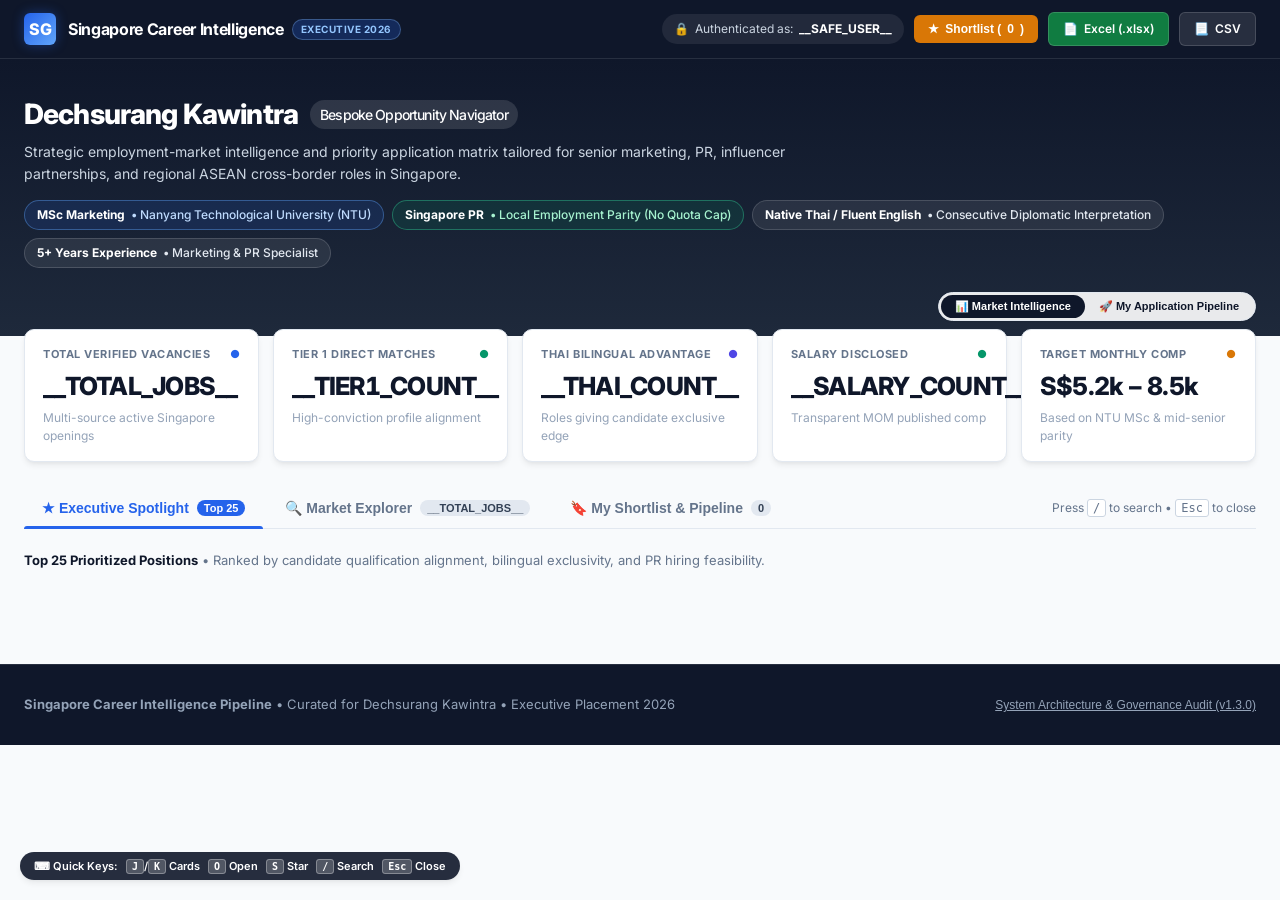
==== commit 17babfbd: "feat(ux): implement context-derived career terminal with kanban velocity board, match scorecard & 3-" ====
--- a/templates/index.html
+++ b/templates/index.html
@@ -1106,6 +1106,350 @@
             font-size: 13px;
             color: var(--slate-500);
         }
+
+        /* ------------------ Context-Derived Additions ------------------ */
+        .card-focused {
+            outline: 2px solid var(--blue-600) !important;
+            box-shadow: 0 0 0 4px rgba(37, 99, 235, 0.2) !important;
+            border-color: var(--blue-600) !important;
+        }
+
+        /* Metrics Switcher */
+        .metrics-toggle-bar {
+            display: flex;
+            justify-content: flex-end;
+            margin-bottom: 8px;
+        }
+        .metrics-toggle-group {
+            display: inline-flex;
+            background: rgba(255, 255, 255, 0.9);
+            border: 1px solid var(--slate-200);
+            border-radius: var(--radius-full);
+            padding: 2px;
+            box-shadow: var(--shadow-sm);
+        }
+        .metrics-toggle-btn {
+            border: none;
+            background: none;
+            padding: 5px 14px;
+            font-size: 11px;
+            font-weight: 700;
+            color: var(--slate-600);
+            cursor: pointer;
+            border-radius: var(--radius-full);
+            transition: all 0.15s ease;
+        }
+        .metrics-toggle-btn.active {
+            background: var(--navy-900);
+            color: #FFFFFF;
+        }
+
+        /* Active Filter Chips */
+        .active-chips-bar {
+            display: flex;
+            align-items: center;
+            gap: 6px;
+            flex-wrap: wrap;
+            margin-top: 10px;
+            padding-top: 10px;
+            border-top: 1px dashed var(--slate-200);
+        }
+        .filter-chip {
+            background: #EFF6FF;
+            color: var(--blue-700);
+            border: 1px solid rgba(37, 99, 235, 0.25);
+            font-size: 11px;
+            font-weight: 600;
+            padding: 3px 8px;
+            border-radius: var(--radius-full);
+            display: inline-flex;
+            align-items: center;
+            gap: 5px;
+        }
+        .chip-remove-btn {
+            background: none;
+            border: none;
+            color: var(--blue-700);
+            cursor: pointer;
+            font-weight: 800;
+            font-size: 12px;
+            line-height: 1;
+            padding: 0 2px;
+        }
+        .chip-remove-btn:hover {
+            color: #1D4ED8;
+        }
+        .clear-all-chips-btn {
+            background: none;
+            border: none;
+            color: var(--slate-500);
+            font-size: 11px;
+            font-weight: 600;
+            text-decoration: underline;
+            cursor: pointer;
+            margin-left: 4px;
+        }
+        .clear-all-chips-btn:hover {
+            color: var(--navy-900);
+        }
+
+        /* Executive Match Scorecard in Drawer */
+        .scorecard-container {
+            background: linear-gradient(135deg, #F8FAFC 0%, #EFF6FF 100%);
+            border: 1px solid #BFDBFE;
+            border-radius: var(--radius-md);
+            padding: 14px;
+            margin-bottom: 14px;
+        }
+        .scorecard-header {
+            display: flex;
+            justify-content: space-between;
+            align-items: center;
+            margin-bottom: 10px;
+            border-bottom: 1px solid rgba(191, 219, 254, 0.6);
+            padding-bottom: 8px;
+        }
+        .scorecard-grid {
+            display: grid;
+            grid-template-columns: repeat(auto-fit, minmax(130px, 1fr));
+            gap: 8px;
+            margin-bottom: 10px;
+        }
+        .scorecard-item {
+            background: #FFFFFF;
+            border: 1px solid var(--slate-200);
+            border-radius: var(--radius-sm);
+            padding: 8px 10px;
+        }
+        .scorecard-item-label {
+            font-size: 10px;
+            font-weight: 700;
+            text-transform: uppercase;
+            color: var(--slate-500);
+            margin-bottom: 2px;
+        }
+        .scorecard-item-value {
+            font-size: 12px;
+            font-weight: 700;
+            display: flex;
+            align-items: center;
+            gap: 4px;
+        }
+        .skills-chips-wrap {
+            display: flex;
+            flex-wrap: wrap;
+            gap: 5px;
+            margin-top: 6px;
+        }
+        .skill-chip {
+            background: #FFFFFF;
+            border: 1px solid #CBD5E1;
+            font-size: 11px;
+            font-weight: 600;
+            color: var(--navy-800);
+            padding: 2px 8px;
+            border-radius: var(--radius-full);
+        }
+
+        /* In-Drawer Lifecycle Stage Selector */
+        .stage-selector-bar {
+            display: flex;
+            gap: 4px;
+            flex-wrap: wrap;
+            margin-bottom: 12px;
+            background: var(--slate-100);
+            padding: 4px;
+            border-radius: var(--radius-sm);
+        }
+        .stage-select-btn {
+            flex: 1;
+            min-width: 80px;
+            background: none;
+            border: none;
+            font-size: 11px;
+            font-weight: 700;
+            color: var(--slate-600);
+            padding: 6px 4px;
+            border-radius: var(--radius-sm);
+            cursor: pointer;
+            transition: all 0.15s ease;
+            text-align: center;
+        }
+        .stage-select-btn:hover {
+            color: var(--navy-900);
+            background: rgba(255, 255, 255, 0.5);
+        }
+        .stage-select-btn.active {
+            background: #FFFFFF;
+            color: var(--blue-600);
+            box-shadow: var(--shadow-sm);
+        }
+
+        /* 3-Mode Outreach Generator */
+        .outreach-tabs {
+            display: flex;
+            gap: 4px;
+            border-bottom: 1px solid var(--slate-200);
+            margin-bottom: 10px;
+        }
+        .outreach-tab-btn {
+            background: none;
+            border: none;
+            padding: 6px 12px;
+            font-size: 12px;
+            font-weight: 700;
+            color: var(--slate-500);
+            cursor: pointer;
+            border-bottom: 2px solid transparent;
+            transition: all 0.15s ease;
+        }
+        .outreach-tab-btn.active {
+            color: var(--blue-600);
+            border-bottom-color: var(--blue-600);
+        }
+        .outreach-content-box {
+            background: #F8FAFC;
+            border: 1px dashed var(--slate-300);
+            border-radius: var(--radius-sm);
+            padding: 14px;
+            font-size: 13px;
+            color: var(--navy-900);
+            white-space: pre-line;
+            line-height: 1.6;
+            min-height: 120px;
+        }
+
+        /* Dual-View Kanban Board */
+        .kanban-view-controls {
+            display: flex;
+            justify-content: space-between;
+            align-items: center;
+            margin-bottom: 16px;
+            flex-wrap: wrap;
+            gap: 10px;
+        }
+        .kanban-board {
+            display: grid;
+            grid-template-columns: repeat(5, 1fr);
+            gap: 14px;
+            align-items: start;
+            overflow-x: auto;
+            padding-bottom: 16px;
+        }
+        @media (max-width: 1200px) {
+            .kanban-board {
+                grid-template-columns: repeat(5, minmax(260px, 1fr));
+            }
+        }
+        .kanban-col {
+            background: var(--slate-100);
+            border: 1px solid var(--slate-200);
+            border-radius: var(--radius-md);
+            padding: 12px 10px;
+            min-height: 480px;
+            display: flex;
+            flex-direction: column;
+            gap: 10px;
+        }
+        .kanban-col-header {
+            display: flex;
+            justify-content: space-between;
+            align-items: center;
+            padding-bottom: 8px;
+            border-bottom: 2px solid var(--slate-200);
+            font-size: 12px;
+            font-weight: 700;
+            color: var(--navy-800);
+        }
+        .kanban-col-count {
+            background: #FFFFFF;
+            border: 1px solid var(--slate-200);
+            padding: 1px 7px;
+            border-radius: var(--radius-full);
+            font-size: 11px;
+            font-weight: 800;
+            color: var(--navy-700);
+        }
+        .kanban-card {
+            background: #FFFFFF;
+            border: 1px solid var(--slate-200);
+            border-radius: var(--radius-sm);
+            padding: 12px;
+            box-shadow: var(--shadow-sm);
+            transition: transform 0.15s ease, box-shadow 0.15s ease;
+        }
+        .kanban-card:hover {
+            transform: translateY(-2px);
+            box-shadow: var(--shadow-md);
+            border-color: var(--slate-300);
+        }
+        .kanban-card-title {
+            font-size: 13px;
+            font-weight: 700;
+            color: var(--navy-900);
+            cursor: pointer;
+            margin-bottom: 4px;
+            line-height: 1.4;
+        }
+        .kanban-card-title:hover {
+            color: var(--blue-600);
+        }
+        .kanban-card-company {
+            font-size: 12px;
+            color: var(--slate-500);
+            margin-bottom: 8px;
+        }
+        .kanban-card-actions {
+            display: flex;
+            justify-content: space-between;
+            align-items: center;
+            border-top: 1px solid var(--slate-100);
+            padding-top: 8px;
+            margin-top: 8px;
+        }
+        .kanban-advance-btn {
+            background: var(--slate-100);
+            border: 1px solid var(--slate-200);
+            font-size: 11px;
+            font-weight: 700;
+            color: var(--navy-700);
+            padding: 3px 8px;
+            border-radius: var(--radius-sm);
+            cursor: pointer;
+            transition: all 0.15s ease;
+        }
+        .kanban-advance-btn:hover {
+            background: var(--blue-600);
+            color: #FFFFFF;
+            border-color: var(--blue-600);
+        }
+
+        /* Keyboard Shortcuts Pill */
+        .keyboard-legend {
+            position: fixed;
+            bottom: 20px;
+            left: 20px;
+            background: rgba(15, 23, 42, 0.9);
+            color: #FFFFFF;
+            padding: 6px 14px;
+            border-radius: var(--radius-full);
+            font-size: 11px;
+            font-weight: 600;
+            z-index: 30;
+            backdrop-filter: blur(4px);
+            display: flex;
+            align-items: center;
+            gap: 8px;
+            box-shadow: var(--shadow-md);
+        }
+        .kbd-key {
+            background: rgba(255, 255, 255, 0.2);
+            border: 1px solid rgba(255, 255, 255, 0.3);
+            border-radius: 3px;
+            padding: 1px 5px;
+            font-family: monospace;
+            font-size: 10px;
+        }
     </style>
 </head>
 <body>
@@ -1173,9 +1517,15 @@
         </div>
     </section>
 
-    <!-- 3. Market Intelligence KPI Ribbon -->
+    <!-- 3. Market Intelligence & Application Action Command Ribbon -->
     <section class="metrics-ribbon">
-        <div class="metrics-grid">
+        <div class="metrics-toggle-bar">
+            <div class="metrics-toggle-group">
+                <button class="metrics-toggle-btn active" id="btn-metric-market" onclick="switchMetricsMode('market')">&#128202; Market Intelligence</button>
+                <button class="metrics-toggle-btn" id="btn-metric-pipeline" onclick="switchMetricsMode('pipeline')">&#128640; My Application Pipeline</button>
+            </div>
+        </div>
+        <div class="metrics-grid" id="metrics-grid-market">
             <div class="metric-card">
                 <div class="metric-label">
                     <span>Total Verified Vacancies</span>
@@ -1219,6 +1569,49 @@
                 </div>
                 <div class="metric-num">S$5.2k – 8.5k</div>
                 <div class="metric-sub">Based on NTU MSc & mid-senior parity</div>
+            </div>
+        </div>
+
+        <div class="metrics-grid" id="metrics-grid-pipeline" style="display:none;">
+            <div class="metric-card">
+                <div class="metric-label">
+                    <span>Saved / To Review</span>
+                    <span style="color:var(--amber-600);">&#9679;</span>
+                </div>
+                <div class="metric-num" id="pipe-metric-saved">0</div>
+                <div class="metric-sub">Target vacancies pinned for action</div>
+            </div>
+            <div class="metric-card">
+                <div class="metric-label">
+                    <span>Ready / Drafted</span>
+                    <span style="color:var(--blue-600);">&#9679;</span>
+                </div>
+                <div class="metric-num" id="pipe-metric-drafted">0</div>
+                <div class="metric-sub">Outreach pitch synthesized</div>
+            </div>
+            <div class="metric-card">
+                <div class="metric-label">
+                    <span>Applications Submitted</span>
+                    <span style="color:var(--indigo-600);">&#9679;</span>
+                </div>
+                <div class="metric-num" id="pipe-metric-applied">0</div>
+                <div class="metric-sub">Submitted to employer / recruiter</div>
+            </div>
+            <div class="metric-card">
+                <div class="metric-label">
+                    <span>Interviewing</span>
+                    <span style="color:var(--emerald-600);">&#9679;</span>
+                </div>
+                <div class="metric-num" id="pipe-metric-interviewing">0</div>
+                <div class="metric-sub">Screenings & hiring team calls</div>
+            </div>
+            <div class="metric-card">
+                <div class="metric-label">
+                    <span>Offers & Decisions</span>
+                    <span style="color:var(--purple-700);">&#9679;</span>
+                </div>
+                <div class="metric-num" id="pipe-metric-offer">0</div>
+                <div class="metric-sub">Negotiation & placement stage</div>
             </div>
         </div>
     </section>
@@ -1319,6 +1712,7 @@
 
                     <button class="btn-reset" onclick="resetFilters()">&#10227; Reset</button>
                 </div>
+                <div id="active-filter-chips" class="active-chips-bar" style="display:none;"></div>
             </div>
 
             <!-- Dynamic Search Results Summary & View Switcher -->
@@ -1383,31 +1777,44 @@
 
         <!-- VIEW 3: My Shortlist & Pipeline Tracker -->
         <div id="view-shortlist" style="display:none;">
-            <!-- Shortlist Status Tabs -->
-            <div class="shortlist-tabs">
-                <button class="shortlist-tab-btn active" id="st-tab-all" onclick="filterShortlistByStatus('All')">All Saved (<span id="st-count-all">0</span>)</button>
-                <button class="shortlist-tab-btn" id="st-tab-saved" onclick="filterShortlistByStatus('Saved')">&#128204; Saved (<span id="st-count-saved">0</span>)</button>
-                <button class="shortlist-tab-btn" id="st-tab-applied" onclick="filterShortlistByStatus('Applied')">&#128640; Applied (<span id="st-count-applied">0</span>)</button>
-                <button class="shortlist-tab-btn" id="st-tab-interviewing" onclick="filterShortlistByStatus('Interviewing')">&#128188; Interviewing (<span id="st-count-interviewing">0</span>)</button>
-                <button class="shortlist-tab-btn" id="st-tab-offer" onclick="filterShortlistByStatus('Offer')">&#127942; Offer (<span id="st-count-offer">0</span>)</button>
-            </div>
-
-            <div class="results-summary-bar">
-                <div>
-                    <strong>My Application Pipeline</strong> &bull; Track status, personal interview notes, and export tailored shortlists.
-                </div>
-                <div style="display:flex; gap:10px;">
-                    <button class="btn-export btn-export-excel" onclick="exportShortlistCSV()">
-                        &#128196; Export Shortlist CSV
+            <div class="kanban-view-controls">
+                <!-- Shortlist Status Tabs for List View -->
+                <div class="shortlist-tabs" id="shortlist-filter-tabs">
+                    <button class="shortlist-tab-btn active" id="st-tab-all" onclick="filterShortlistByStatus('All')">All Tracked (<span id="st-count-all">0</span>)</button>
+                    <button class="shortlist-tab-btn" id="st-tab-saved" onclick="filterShortlistByStatus('Saved')">&#128204; Saved (<span id="st-count-saved">0</span>)</button>
+                    <button class="shortlist-tab-btn" id="st-tab-drafted" onclick="filterShortlistByStatus('Drafted')">&#128221; Ready (<span id="st-count-drafted">0</span>)</button>
+                    <button class="shortlist-tab-btn" id="st-tab-applied" onclick="filterShortlistByStatus('Applied')">&#128640; Applied (<span id="st-count-applied">0</span>)</button>
+                    <button class="shortlist-tab-btn" id="st-tab-interviewing" onclick="filterShortlistByStatus('Interviewing')">&#128188; Interviewing (<span id="st-count-interviewing">0</span>)</button>
+                    <button class="shortlist-tab-btn" id="st-tab-offer" onclick="filterShortlistByStatus('Offer')">&#127942; Offer (<span id="st-count-offer">0</span>)</button>
+                </div>
+
+                <!-- Kanban vs List Toggle -->
+                <div style="display:flex; align-items:center; gap:8px;">
+                    <div class="view-toggle-group">
+                        <button class="view-toggle-btn active" id="btn-pipeline-kanban" onclick="switchPipelineView('kanban')" title="Kanban Velocity Board">
+                            &#9638; Kanban
+                        </button>
+                        <button class="view-toggle-btn" id="btn-pipeline-list" onclick="switchPipelineView('list')" title="Detailed List View">
+                            &#9776; List
+                        </button>
+                    </div>
+                    <button class="btn-export btn-export-excel" style="padding:6px 12px; font-size:12px;" onclick="exportShortlistCSV()">
+                        &#128196; Export CSV
                     </button>
-                    <button class="btn-reset" onclick="clearShortlist()">
-                        &#128465; Clear All
+                    <button class="btn-reset" style="padding:6px 12px; font-size:12px;" onclick="clearShortlist()">
+                        &#128465; Clear
                     </button>
                 </div>
             </div>
 
-            <div class="jobs-list" id="shortlist-cards-container">
-                <!-- Injected via JS from localStorage + batch API -->
+            <!-- Kanban Board Container (Default) -->
+            <div id="pipeline-kanban-container" class="kanban-board">
+                <!-- Injected via JS into 5 columns -->
+            </div>
+
+            <!-- List View Container -->
+            <div id="pipeline-list-container" class="jobs-list" style="display:none;">
+                <!-- Injected via JS -->
             </div>
         </div>
     </main>
@@ -1434,6 +1841,53 @@
             </div>
 
             <div class="drawer-body">
+                <!-- Lifecycle Stage Selector -->
+                <div style="margin-bottom:14px;">
+                    <div style="font-size:11px; font-weight:700; color:var(--slate-500); text-transform:uppercase; margin-bottom:6px;">Application Pipeline Stage:</div>
+                    <div class="stage-selector-bar">
+                        <button class="stage-select-btn active" id="stage-btn-saved" onclick="setDossierJobStage('Saved')">&#128204; Saved</button>
+                        <button class="stage-select-btn" id="stage-btn-drafted" onclick="setDossierJobStage('Drafted')">&#128221; Ready</button>
+                        <button class="stage-select-btn" id="stage-btn-applied" onclick="setDossierJobStage('Applied')">&#128640; Applied</button>
+                        <button class="stage-select-btn" id="stage-btn-interviewing" onclick="setDossierJobStage('Interviewing')">&#128188; Interview</button>
+                        <button class="stage-select-btn" id="stage-btn-offer" onclick="setDossierJobStage('Offer')">&#127942; Offer</button>
+                    </div>
+                </div>
+
+                <!-- Executive Match Scorecard -->
+                <div class="scorecard-container">
+                    <div class="scorecard-header">
+                        <span style="font-size:12px; font-weight:800; color:var(--navy-900); text-transform:uppercase; letter-spacing:0.04em;">Executive Match Scorecard</span>
+                        <span id="scorecard-tier-badge" class="badge badge-score">Tier 1: Direct Match</span>
+                    </div>
+                    <div class="scorecard-grid">
+                        <div class="scorecard-item">
+                            <div class="scorecard-item-label">Bilingual Edge</div>
+                            <div class="scorecard-item-value" id="scorecard-thai-val">&#127481;&#127469; Active Advantage</div>
+                        </div>
+                        <div class="scorecard-item">
+                            <div class="scorecard-item-label">Education Match</div>
+                            <div class="scorecard-item-value" id="scorecard-edu-val">&#127891; NTU MSc Aligned</div>
+                        </div>
+                        <div class="scorecard-item">
+                            <div class="scorecard-item-label">Commercial Acumen</div>
+                            <div class="scorecard-item-value" id="scorecard-bba-val">&#128188; BBA Foundation</div>
+                        </div>
+                        <div class="scorecard-item">
+                            <div class="scorecard-item-label">MOM Hiring Parity</div>
+                            <div class="scorecard-item-value" style="color:var(--emerald-700);">&#127480;&#127468; Singapore PR</div>
+                        </div>
+                    </div>
+                    <div>
+                        <div class="scorecard-item-label" style="margin-top:6px;">Matched Competencies & Core Skills:</div>
+                        <div class="skills-chips-wrap" id="scorecard-skills-list">
+                            <!-- Injected via JS -->
+                        </div>
+                    </div>
+                    <div style="margin-top:10px; font-size:12px; color:var(--navy-700); background:#FFF; padding:8px 10px; border-radius:var(--radius-sm); border:1px solid #BFDBFE;">
+                        <strong>Strategic Angle:</strong> <span id="scorecard-strategy-text"></span>
+                    </div>
+                </div>
+
                 <!-- Section 1: Candidate Strategic Advantage -->
                 <div class="drawer-section">
                     <div class="drawer-section-title">
@@ -1462,17 +1916,26 @@
                             <p id="dossier-gaps" style="margin-top:4px; color:var(--navy-700);"></p>
                         </div>
                     </div>
-                </div>
-
-                <!-- Section 2: Executive Pitch & Cover Letter Generator -->
+                    <div style="margin-top:12px;">
+                        <label style="font-size:11px; font-weight:700; color:var(--slate-600); text-transform:uppercase;">Personal Tracking Notes & Follow-up Dates:</label>
+                        <textarea class="notes-area" id="dossier-job-notes" placeholder="e.g. Applied via portal on 20 Oct; Recruiter contact: Sarah Tan (LinkedIn); 1st screening call on 24 Oct..." oninput="updateActiveJobNotes(this.value)"></textarea>
+                    </div>
+                </div>
+
+                <!-- Section 2: 3-Mode Strategic Application Outreach Kit -->
                 <div class="drawer-section">
                     <div class="drawer-section-title">
-                        <span>&#10024; Tailored Cover Letter & Elevator Pitch</span>
-                        <button class="btn-inspect" style="font-size:11px; padding:3px 8px;" onclick="copyGeneratedCoverLetter()">
-                            &#128203; Copy Full Pitch
+                        <span>&#10024; Strategic Application Outreach Kit</span>
+                        <button class="btn-inspect" style="font-size:11px; padding:3px 8px;" onclick="copyActiveOutreach()">
+                            &#128203; Copy Selected Draft
                         </button>
                     </div>
-                    <div class="cover-letter-box" id="dossier-cover-letter">
+                    <div class="outreach-tabs">
+                        <button class="outreach-tab-btn active" id="tab-outreach-inmail" onclick="switchOutreachMode('inmail')">&#128172; LinkedIn / InMail (120w)</button>
+                        <button class="outreach-tab-btn" id="tab-outreach-letter" onclick="switchOutreachMode('letter')">&#128196; Formal Cover Letter</button>
+                        <button class="outreach-tab-btn" id="tab-outreach-prep" onclick="switchOutreachMode('prep')">&#127919; Interview Talking Points</button>
+                    </div>
+                    <div class="outreach-content-box" id="dossier-cover-letter">
                         Generating bespoke application draft...
                     </div>
                 </div>
@@ -1553,6 +2016,16 @@
         </div>
     </div>
 
+    <!-- Floating Keyboard Shortcuts Terminal Pill -->
+    <div class="keyboard-legend">
+        <span>&#9000; Quick Keys:</span>
+        <span><span class="kbd-key">J</span>/<span class="kbd-key">K</span> Cards</span>
+        <span><span class="kbd-key">O</span> Open</span>
+        <span><span class="kbd-key">S</span> Star</span>
+        <span><span class="kbd-key">/</span> Search</span>
+        <span><span class="kbd-key">Esc</span> Close</span>
+    </div>
+
     <!-- Toast Notification Element -->
     <div class="toast" id="toast">
         <span id="toast-msg">Copied to clipboard!</span>
@@ -1578,13 +2051,32 @@
         // Active State
         let currentTab = 'spotlight';
         let currentExplorerView = 'cards'; // 'cards' | 'table'
-        let currentShortlistFilter = 'All'; // 'All' | 'Saved' | 'Applied' | 'Interviewing' | 'Offer'
+        let currentPipelineView = 'kanban'; // 'kanban' | 'list'
+        let currentShortlistFilter = 'All'; // 'All' | 'Saved' | 'Drafted' | 'Applied' | 'Interviewing' | 'Offer'
+        let currentMetricsMode = 'market'; // 'market' | 'pipeline'
+        let currentOutreachMode = 'inmail'; // 'inmail' | 'letter' | 'prep'
         let currentJobs = [];
         let activeDossierJob = null;
+        let outreachDrafts = { inmail: '', letter: '', prep: '' };
+        let focusedCardIndex = -1;
         let currentPage = 1;
         const pageSize = 25;
         let totalExplorerCount = 0;
         let searchTimer = null;
+
+        // Metrics Ribbon Switcher
+        function switchMetricsMode(mode) {
+            currentMetricsMode = mode;
+            const btnM = document.getElementById('btn-metrics-market');
+            const btnP = document.getElementById('btn-metrics-pipeline');
+            const gridM = document.getElementById('metrics-grid-market');
+            const gridP = document.getElementById('metrics-grid-pipeline');
+            if (btnM) btnM.classList.toggle('active', mode === 'market');
+            if (btnP) btnP.classList.toggle('active', mode === 'pipeline');
+            if (gridM) gridM.style.display = (mode === 'market') ? 'grid' : 'none';
+            if (gridP) gridP.style.display = (mode === 'pipeline') ? 'grid' : 'none';
+            updateShortlistCounters();
+        }
 
         // LocalStorage Shortlist V2 Management
         function getShortlistStore() {
@@ -1659,7 +2151,8 @@
             const store = getShortlistStore();
             const allItems = Object.values(store);
             const totalCount = allItems.length;
-            const savedCount = allItems.filter(x => x.status === 'Saved').length;
+            const savedCount = allItems.filter(x => (x.status || 'Saved') === 'Saved').length;
+            const draftedCount = allItems.filter(x => x.status === 'Drafted').length;
             const appliedCount = allItems.filter(x => x.status === 'Applied').length;
             const interviewingCount = allItems.filter(x => x.status === 'Interviewing').length;
             const offerCount = allItems.filter(x => x.status === 'Offer').length;
@@ -1671,15 +2164,139 @@
 
             const elAll = document.getElementById('st-count-all');
             const elSaved = document.getElementById('st-count-saved');
+            const elDraft = document.getElementById('st-count-drafted');
             const elApp = document.getElementById('st-count-applied');
             const elInt = document.getElementById('st-count-interviewing');
             const elOff = document.getElementById('st-count-offer');
 
             if (elAll) elAll.textContent = totalCount;
             if (elSaved) elSaved.textContent = savedCount;
+            if (elDraft) elDraft.textContent = draftedCount;
             if (elApp) elApp.textContent = appliedCount;
             if (elInt) elInt.textContent = interviewingCount;
             if (elOff) elOff.textContent = offerCount;
+
+            // Real-Time Pipeline Ribbon Counters
+            const pSaved = document.getElementById('pipe-metric-saved');
+            const pDraft = document.getElementById('pipe-metric-drafted');
+            const pApp = document.getElementById('pipe-metric-applied');
+            const pInt = document.getElementById('pipe-metric-interviewing');
+            const pOff = document.getElementById('pipe-metric-offer');
+
+            if (pSaved) pSaved.textContent = savedCount;
+            if (pDraft) pDraft.textContent = draftedCount;
+            if (pApp) pApp.textContent = appliedCount;
+            if (pInt) pInt.textContent = interviewingCount;
+            if (pOff) pOff.textContent = offerCount;
+        }
+
+        // Active Filter Chips Management
+        function renderFilterChips() {
+            const container = document.getElementById('active-filter-chips');
+            if (!container) return;
+
+            const q = document.getElementById('filter-search')?.value.trim() || '';
+            const cat = document.getElementById('filter-category')?.value || '';
+            const minSal = document.getElementById('filter-min-salary')?.value || '';
+            const tier = document.getElementById('filter-tier')?.value || '';
+            const sort = document.getElementById('filter-sort')?.value || 'score';
+
+            let chipsHtml = '';
+            let hasActive = false;
+
+            if (q) {
+                hasActive = true;
+                chipsHtml += `<span class="filter-chip">🔍 "${escapeHtml(q)}" <button class="chip-remove-btn" onclick="removeFilter('search')">&times;</button></span>`;
+            }
+            if (cat) {
+                hasActive = true;
+                chipsHtml += `<span class="filter-chip">📂 ${escapeHtml(cat.replace(/^Category [A-J]:\s*/, ''))} <button class="chip-remove-btn" onclick="removeFilter('category')">&times;</button></span>`;
+            }
+            if (minSal) {
+                hasActive = true;
+                chipsHtml += `<span class="filter-chip">💰 ≥ SGD ${escapeHtml(minSal)}/mo <button class="chip-remove-btn" onclick="removeFilter('min_salary')">&times;</button></span>`;
+            }
+            if (tier) {
+                hasActive = true;
+                chipsHtml += `<span class="filter-chip">🎯 ${escapeHtml(tier)} <button class="chip-remove-btn" onclick="removeFilter('tier')">&times;</button></span>`;
+            }
+            if (sort && sort !== 'score') {
+                hasActive = true;
+                const sortLabel = sort === 'salary' ? 'Highest Salary' : sort === 'title' ? 'Job Title' : 'Company Name';
+                chipsHtml += `<span class="filter-chip">⇅ Sort: ${sortLabel} <button class="chip-remove-btn" onclick="removeFilter('sort')">&times;</button></span>`;
+            }
+
+            if (hasActive) {
+                chipsHtml += `<button class="clear-all-chips-btn" onclick="resetFilters(true)">Clear all filters ✕</button>`;
+                container.innerHTML = chipsHtml;
+                container.style.display = 'flex';
+            } else {
+                container.innerHTML = '';
+                container.style.display = 'none';
+            }
+        }
+
+        function removeFilter(type) {
+            if (type === 'search') {
+                document.getElementById('filter-search').value = '';
+                document.getElementById('search-clear-btn').style.display = 'none';
+            } else if (type === 'category') {
+                document.getElementById('filter-category').value = '';
+            } else if (type === 'min_salary') {
+                document.getElementById('filter-min-salary').value = '';
+            } else if (type === 'tier') {
+                document.getElementById('filter-tier').value = '';
+            } else if (type === 'sort') {
+                document.getElementById('filter-sort').value = 'score';
+            }
+            currentPage = 1;
+            fetchExplorerJobs();
+        }
+
+        // Keyboard Card Navigation Helpers
+        function getVisibleCards() {
+            let containerId = 'spotlight-cards-container';
+            if (currentTab === 'explorer') {
+                containerId = (currentExplorerView === 'cards') ? 'explorer-cards-container' : 'explorer-table-body';
+            } else if (currentTab === 'shortlist') {
+                containerId = (currentPipelineView === 'list') ? 'pipeline-list-container' : 'pipeline-kanban-container';
+            }
+            const container = document.getElementById(containerId);
+            if (!container) return [];
+            return Array.from(container.querySelectorAll('.job-card, tr, .kanban-card'));
+        }
+
+        function focusCard(delta) {
+            const cards = getVisibleCards();
+            if (cards.length === 0) return;
+
+            if (focusedCardIndex >= 0 && focusedCardIndex < cards.length) {
+                cards[focusedCardIndex].classList.remove('card-focused');
+            }
+
+            focusedCardIndex += delta;
+            if (focusedCardIndex < 0) focusedCardIndex = 0;
+            if (focusedCardIndex >= cards.length) focusedCardIndex = cards.length - 1;
+
+            const target = cards[focusedCardIndex];
+            target.classList.add('card-focused');
+            target.scrollIntoView({ behavior: 'smooth', block: 'nearest' });
+        }
+
+        function openFocusedCard() {
+            const cards = getVisibleCards();
+            if (focusedCardIndex < 0 || focusedCardIndex >= cards.length) return;
+            const target = cards[focusedCardIndex];
+            const titleLink = target.querySelector('.card-title, .table-title-link, .kanban-card-title');
+            if (titleLink) titleLink.click();
+        }
+
+        function starFocusedCard() {
+            const cards = getVisibleCards();
+            if (focusedCardIndex < 0 || focusedCardIndex >= cards.length) return;
+            const target = cards[focusedCardIndex];
+            const starBtn = target.querySelector('.btn-star');
+            if (starBtn) starBtn.click();
         }
 
         // Tab Switching & URL State
@@ -1939,6 +2556,7 @@
                     currentJobs = data.items || [];
                     totalExplorerCount = data.total || 0;
                     renderExplorerView();
+                    renderFilterChips();
                     updateURLState();
                 })
                 .catch(err => {
@@ -1989,53 +2607,187 @@
             tbody.innerHTML = currentJobs.map((job, idx) => createJobTableRowHTML(job, startIdx + idx)).join('');
         }
 
-        // Render Shortlist View with Pipeline Batching
+        // Dual-View Pipeline & Kanban Velocity Board
+        function switchPipelineView(mode) {
+            currentPipelineView = mode;
+            const btnK = document.getElementById('btn-pipeline-kanban');
+            const btnL = document.getElementById('btn-pipeline-list');
+            const kanbanContainer = document.getElementById('pipeline-kanban-container');
+            const listContainer = document.getElementById('pipeline-list-container');
+            const tabs = document.getElementById('shortlist-filter-tabs');
+
+            if (btnK) btnK.classList.toggle('active', mode === 'kanban');
+            if (btnL) btnL.classList.toggle('active', mode === 'list');
+            if (kanbanContainer) kanbanContainer.style.display = (mode === 'kanban') ? 'grid' : 'none';
+            if (listContainer) listContainer.style.display = (mode === 'list') ? 'grid' : 'none';
+            if (tabs) tabs.style.display = (mode === 'list') ? 'flex' : 'none';
+
+            renderShortlistView();
+        }
+
         function renderShortlistView() {
-            const container = document.getElementById('shortlist-cards-container');
+            const kanbanContainer = document.getElementById('pipeline-kanban-container');
+            const listContainer = document.getElementById('pipeline-list-container');
             const store = getShortlistStore();
             let entries = Object.values(store);
 
-            // Filter by sub-tab
-            if (currentShortlistFilter !== 'All') {
-                entries = entries.filter(x => x.status === currentShortlistFilter);
-            }
-
             if (entries.length === 0) {
-                container.innerHTML = `
-                    <div class="empty-state">
+                const emptyHTML = `
+                    <div class="empty-state" style="grid-column: 1 / -1;">
                         <div class="empty-icon">&#9734;</div>
-                        <div class="empty-title">No positions in this pipeline stage</div>
-                        <div class="empty-sub">Star any vacancy in the Executive Spotlight or Market Explorer to pin it here.</div>
+                        <div class="empty-title">Your Application Pipeline is Empty</div>
+                        <div class="empty-sub">Star any vacancy in the Executive Spotlight or Market Explorer to begin tracking your applications.</div>
                         <button class="btn-inspect" style="margin-top:14px;" onclick="switchTab('spotlight')">Explore Top Opportunities</button>
                     </div>
                 `;
+                if (kanbanContainer) kanbanContainer.innerHTML = emptyHTML;
+                if (listContainer) listContainer.innerHTML = emptyHTML;
                 return;
             }
 
-            container.innerHTML = `<div class="empty-state"><div class="empty-icon">&#8987;</div><div class="empty-title">Loading pipeline opportunities...</div></div>`;
+            if (currentPipelineView === 'kanban') {
+                kanbanContainer.innerHTML = `<div class="empty-state" style="grid-column: 1 / -1;"><div class="empty-icon">&#8987;</div><div class="empty-title">Loading Kanban Pipeline...</div></div>`;
+            } else {
+                listContainer.innerHTML = `<div class="empty-state"><div class="empty-icon">&#8987;</div><div class="empty-title">Loading Pipeline List...</div></div>`;
+            }
 
             const ids = entries.map(x => x.id);
             fetch(`/api/jobs/batch?ids=${encodeURIComponent(ids.join(','))}`)
                 .then(res => res.json())
                 .then(data => {
                     const jobs = data.items || [];
-                    if (jobs.length === 0) {
-                        container.innerHTML = `<div class="empty-state"><div class="empty-title">Positions unavailable</div></div>`;
-                        return;
+                    if (currentPipelineView === 'kanban') {
+                        renderKanbanBoard(jobs, store);
+                    } else {
+                        renderPipelineList(jobs, store);
                     }
-                    container.innerHTML = jobs.map((job, idx) => {
-                        const meta = store[job.col_01_id] || { status: 'Saved', savedAt: new Date().toISOString(), notes: '' };
-                        return createJobCardHTML(job, idx + 1, meta);
-                    }).join('');
                 })
                 .catch(err => {
-                    container.innerHTML = `<div class="empty-state"><div class="empty-title">Error loading shortlist: ${err.message}</div></div>`;
+                    const errHTML = `<div class="empty-state" style="grid-column: 1 / -1;"><div class="empty-title">Error loading pipeline: ${err.message}</div></div>`;
+                    if (kanbanContainer) kanbanContainer.innerHTML = errHTML;
+                    if (listContainer) listContainer.innerHTML = errHTML;
                 });
+        }
+
+        function renderKanbanBoard(jobs, store) {
+            const kanbanContainer = document.getElementById('pipeline-kanban-container');
+            if (!kanbanContainer) return;
+
+            const stages = [
+                { id: 'Saved', title: '📌 Saved / Review', next: 'Drafted' },
+                { id: 'Drafted', title: '📝 Ready to Apply', next: 'Applied' },
+                { id: 'Applied', title: '🚀 Applied', next: 'Interviewing' },
+                { id: 'Interviewing', title: '💼 Interviewing', next: 'Offer' },
+                { id: 'Offer', title: '🏆 Offer Received', next: null }
+            ];
+
+            const jobMap = {};
+            jobs.forEach(j => { jobMap[j.col_01_id] = j; });
+
+            let html = '';
+            stages.forEach(stage => {
+                const stageJobs = Object.values(store)
+                    .filter(item => (item.status || 'Saved') === stage.id && jobMap[item.id])
+                    .map(item => ({ job: jobMap[item.id], meta: item }));
+
+                html += `
+                <div class="kanban-col">
+                    <div class="kanban-col-header">
+                        <span>${stage.title}</span>
+                        <span class="kanban-col-count">${stageJobs.length}</span>
+                    </div>
+                    <div style="display:flex; flex-direction:column; gap:8px;">
+                `;
+
+                if (stageJobs.length === 0) {
+                    html += `<div style="text-align:center; padding:24px 8px; color:var(--slate-400); font-size:12px;">No positions in this stage</div>`;
+                } else {
+                    stageJobs.forEach(({ job, meta }) => {
+                        const score = job.col_25_suitability_score || 85;
+                        const salary = job.col_09_advertised_salary || 'Salary not disclosed';
+                        const isDisclosed = salary.toLowerCase().indexOf('not disclosed') === -1 && salary.trim() !== '';
+                        const thai = escapeHtml(job.col_24_thai_relevance || '');
+                        const isThai = thai.toLowerCase().includes('thai') || (job.col_04_category || '').toLowerCase().includes('thai');
+
+                        html += `
+                        <div class="kanban-card" id="kcard-${job.col_01_id}">
+                            <div style="display:flex; justify-content:space-between; align-items:center; margin-bottom:6px;">
+                                <span class="badge badge-score" style="font-size:10px; padding:1px 6px;">★ ${score}</span>
+                                ${isThai ? `<span class="badge badge-thai" style="font-size:10px; padding:1px 6px;">🇹🇭 Thai</span>` : ''}
+                            </div>
+                            <div class="kanban-card-title" onclick="openDrawerById('${job.col_01_id}')">
+                                ${escapeHtml(job.col_03_title || 'Position')}
+                            </div>
+                            <div class="kanban-card-company">${escapeHtml(job.col_02_company || '')}</div>
+                            <div style="font-size:11px; font-weight:700; color:${isDisclosed ? 'var(--emerald-700)' : 'var(--slate-400)'}; margin-bottom:6px;">
+                                ${escapeHtml(salary)}
+                            </div>
+                            <div class="kanban-card-actions">
+                                <button class="btn-inspect" style="padding:2px 6px; font-size:10px;" onclick="openDrawerById('${job.col_01_id}')">Dossier</button>
+                                ${stage.next ? `
+                                <button class="kanban-advance-btn" onclick="advanceJobStage('${job.col_01_id}', '${stage.next}')">
+                                    Advance &rarr;
+                                </button>
+                                ` : `
+                                <span style="font-size:10px; color:var(--emerald-700); font-weight:700;">★ Active Offer</span>
+                                `}
+                            </div>
+                        </div>
+                        `;
+                    });
+                }
+
+                html += `
+                    </div>
+                </div>
+                `;
+            });
+
+            kanbanContainer.innerHTML = html;
+        }
+
+        function renderPipelineList(jobs, store) {
+            const listContainer = document.getElementById('pipeline-list-container');
+            if (!listContainer) return;
+
+            let filteredJobs = jobs;
+            if (currentShortlistFilter !== 'All') {
+                filteredJobs = jobs.filter(j => (store[j.col_01_id]?.status || 'Saved') === currentShortlistFilter);
+            }
+
+            if (filteredJobs.length === 0) {
+                listContainer.innerHTML = `
+                    <div class="empty-state">
+                        <div class="empty-icon">&#9734;</div>
+                        <div class="empty-title">No positions in stage "${currentShortlistFilter}"</div>
+                        <div class="empty-sub">Advance positions using Kanban view or the Dossier Drawer to see them here.</div>
+                    </div>
+                `;
+                return;
+            }
+
+            listContainer.innerHTML = filteredJobs.map((job, idx) => {
+                const meta = store[job.col_01_id] || { status: 'Saved', savedAt: new Date().toISOString(), notes: '' };
+                return createJobCardHTML(job, idx + 1, meta);
+            }).join('');
+        }
+
+        function advanceJobStage(jobId, nextStage) {
+            let store = getShortlistStore();
+            if (store[jobId]) {
+                store[jobId].status = nextStage;
+                if (nextStage === 'Applied' && !store[jobId].appliedDate) {
+                    store[jobId].appliedDate = new Date().toISOString();
+                }
+                saveShortlistStore(store);
+                showToast(`Advanced to ${nextStage} 🚀`);
+                renderShortlistView();
+            }
         }
 
         function filterShortlistByStatus(status) {
             currentShortlistFilter = status;
-            ['all', 'saved', 'applied', 'interviewing', 'offer'].forEach(st => {
+            ['all', 'saved', 'drafted', 'applied', 'interviewing', 'offer'].forEach(st => {
                 const btn = document.getElementById(`st-tab-${st}`);
                 if (btn) btn.classList.toggle('active', st === status.toLowerCase());
             });
@@ -2161,23 +2913,26 @@
             });
         }
 
-        // Drawer & Cover Letter Generator
+        // Slide-Over Role Dossier Drawer & 3-Mode Outreach Generator
         function openDrawerById(jobId) {
             let job = TOP25_DATA.find(j => j.col_01_id === jobId) || currentJobs.find(j => j.col_01_id === jobId);
             if (!job) {
                 fetch(`/api/jobs/${jobId}`)
                     .then(res => res.json())
                     .then(data => {
-                        if (data.job) openDrawer(data.job);
+                        if (data.job) openDrawer(data.job, data.fit_scorecard);
                     });
                 return;
             }
             openDrawer(job);
         }
 
-        function openDrawer(job) {
+        function openDrawer(job, fitScorecard = null) {
             activeDossierJob = job;
             const id = job.col_01_id || '';
+            const store = getShortlistStore();
+            const currentItem = store[id] || { status: 'Saved', notes: '' };
+
             document.getElementById('dossier-title').textContent = job.col_03_title || 'Position Dossier';
             document.getElementById('dossier-company-line').textContent = `${job.col_02_company || ''} • ${job.col_06_location || 'Singapore'} • ${job.col_08_employment_type || 'Full-time'}`;
             document.getElementById('dossier-score').textContent = `★ Score: ${job.col_25_suitability_score || 85}/100`;
@@ -2189,28 +2944,162 @@
             document.getElementById('dossier-resume-emphasis').textContent = job.col_30_resume_emphasis || 'Highlight relevant MSc qualifications.';
             document.getElementById('dossier-matching-exp').textContent = job.col_22_matching_exp || job.col_21_candidate_quals || 'Direct alignment with professional marketing track record.';
             document.getElementById('dossier-gaps').textContent = job.col_23_gaps || 'No material gaps identified for this seniority tier.';
-            
+
+            // In-Drawer Stage Selector & Notes
+            renderDossierStageButtons(currentItem.status || 'Saved');
+            const notesEl = document.getElementById('dossier-job-notes');
+            if (notesEl) notesEl.value = currentItem.notes || '';
+
+            // Executive Match Scorecard
+            renderExecutiveScorecard(job, fitScorecard);
+
             // Formatted Responsibilities & Requirements
             formatContentBlock('dossier-responsibilities', job.col_18_responsibilities || 'See primary portal for full specification.');
             formatContentBlock('dossier-requirements', job.col_19_mandatory_reqs || job.col_20_preferred_reqs || 'Bachelor/Master degree in Marketing, Business, or related communication discipline.');
 
-            // Synthesize Bespoke Executive Cover Letter
-            generateCoverLetterDraft(job);
-
-            const isThai = (job.col_24_thai_relevance || '').toLowerCase().includes('thai') || (job.col_04_category || '').toLowerCase().includes('thai');
-            document.getElementById('dossier-thai').style.display = isThai ? 'inline-flex' : 'none';
+            // 3-Mode Outreach Generator
+            generateOutreachDrafts(job);
+
+            const isThai = (job.col_24_thai_relevance || '').toLowerCase().includes('thai') || (job.col_04_category || '').toLowerCase().includes('thai') || (job.col_03_title || '').toLowerCase().includes('thai');
+            const thaiBadge = document.getElementById('dossier-thai');
+            if (thaiBadge) thaiBadge.style.display = isThai ? 'inline-flex' : 'none';
 
             const url = sanitizeUrl(job.col_15_direct_url);
             const applyBtn = document.getElementById('dossier-apply-btn');
-            applyBtn.href = url;
+            if (applyBtn) applyBtn.href = url;
 
             const isStarred = isJobShortlisted(id);
             const starBtn = document.getElementById('dossier-star-btn');
-            starBtn.textContent = isStarred ? '★ Remove from Shortlist' : '☆ Save to Shortlist';
-            starBtn.classList.toggle('starred', isStarred);
+            if (starBtn) {
+                starBtn.textContent = isStarred ? '★ Remove from Shortlist' : '☆ Save to Shortlist';
+                starBtn.classList.toggle('starred', isStarred);
+            }
 
             document.getElementById('drawer-overlay').classList.add('open');
             document.body.style.overflow = 'hidden';
+        }
+
+        function renderExecutiveScorecard(job, fitScorecard) {
+            const isThai = fitScorecard ? fitScorecard.is_thai_advantage : ((job.col_24_thai_relevance || '').toLowerCase().includes('thai') || (job.col_04_category || '').toLowerCase().includes('thai') || (job.col_03_title || '').toLowerCase().includes('thai'));
+            const tier = job.col_28_priority || 'Tier 1: Direct Match';
+
+            const tierBadge = document.getElementById('scorecard-tier-badge');
+            if (tierBadge) tierBadge.textContent = tier;
+
+            const thaiVal = document.getElementById('scorecard-thai-val');
+            if (thaiVal) {
+                thaiVal.innerHTML = isThai ? '🇹🇭 Active Advantage (+15)' : '🌐 Regional / General';
+                thaiVal.style.color = isThai ? 'var(--blue-600)' : 'var(--navy-700)';
+            }
+
+            const eduVal = document.getElementById('scorecard-edu-val');
+            if (eduVal) eduVal.innerHTML = '🎓 NTU MSc Aligned (+10)';
+
+            const bbaVal = document.getElementById('scorecard-bba-val');
+            if (bbaVal) bbaVal.innerHTML = '💼 BBA Commercial (+5)';
+
+            // Matched Competencies
+            const skillsContainer = document.getElementById('scorecard-skills-list');
+            if (skillsContainer) {
+                let skills = fitScorecard?.matched_skills_list;
+                if (!skills || skills.length === 0) {
+                    skills = ['Brand Strategy', 'Stakeholder Management', 'Digital Marketing', 'Cross-Border Partnerships'];
+                    if (isThai) skills.unshift('Thai-English Bilingual');
+                }
+                skillsContainer.innerHTML = skills.map(s => `<span class="badge badge-source" style="font-size:11px;">${escapeHtml(s)}</span>`).join('');
+            }
+
+            const strategyEl = document.getElementById('scorecard-strategy-text');
+            if (strategyEl) {
+                strategyEl.textContent = fitScorecard?.strategic_angle || job.col_30_resume_emphasis || 'Position candidate as an NTU-educated bilingual growth driver with full Singapore PR parity.';
+            }
+        }
+
+        function setDossierJobStage(stage) {
+            if (!activeDossierJob) return;
+            const id = activeDossierJob.col_01_id;
+            let store = getShortlistStore();
+            if (!store[id]) {
+                store[id] = {
+                    id: id,
+                    status: stage,
+                    savedAt: new Date().toISOString(),
+                    notes: document.getElementById('dossier-job-notes')?.value || ''
+                };
+            } else {
+                store[id].status = stage;
+            }
+            if (stage === 'Applied' && !store[id].appliedDate) {
+                store[id].appliedDate = new Date().toISOString();
+            }
+            saveShortlistStore(store);
+            renderDossierStageButtons(stage);
+            showToast(`Application moved to: ${stage} 🚀`);
+            refreshCardButtons();
+            if (currentTab === 'shortlist') {
+                renderShortlistView();
+            }
+        }
+
+        function renderDossierStageButtons(activeStage) {
+            ['saved', 'drafted', 'applied', 'interviewing', 'offer'].forEach(st => {
+                const btn = document.getElementById(`stage-btn-${st}`);
+                if (btn) btn.classList.toggle('active', st.toLowerCase() === activeStage.toLowerCase());
+            });
+        }
+
+        function updateActiveJobNotes(notesVal) {
+            if (!activeDossierJob) return;
+            const id = activeDossierJob.col_01_id;
+            let store = getShortlistStore();
+            if (store[id]) {
+                store[id].notes = notesVal;
+                saveShortlistStore(store);
+            }
+        }
+
+        function generateOutreachDrafts(job) {
+            const company = job.col_02_company || 'Hiring Team';
+            const title = job.col_03_title || 'Position';
+            const emphasis = job.col_30_resume_emphasis || 'commercial marketing strategy and regional coordination';
+            const isThai = (job.col_24_thai_relevance || '').toLowerCase().includes('thai') || (job.col_04_category || '').toLowerCase().includes('thai') || (job.col_03_title || '').toLowerCase().includes('thai');
+
+            // 1. LinkedIn InMail (punchy, 110 words)
+            outreachDrafts.inmail = `Hi [Hiring Lead / Recruiter],\n\nI noticed you are hiring for the ${title} role at ${company}. As an NTU Singapore MSc Marketing graduate and Singapore Permanent Resident (full local MOM quota parity), I specialize in ${emphasis}.\n\nHaving executed regional marketing campaigns and commercial stakeholder engagement${isThai ? ' with native Thai and English fluency across ASEAN' : ' across Asia'}, I would love to explore how my analytical background and execution velocity can support ${company}'s current growth objectives.\n\nWould you be open to a brief 10-minute introductory conversation this week?\n\nBest regards,\nDechsurang Kawintra\n+65 9123 4567 | LinkedIn: linkedin.com/in/dechsurang`;
+
+            // 2. Formal ATS Cover Letter
+            outreachDrafts.letter = `Dear Hiring Team at ${company},\n\nI am writing to express my strong interest in the ${title} position. As a Singapore Permanent Resident with a Master of Science in Marketing from Nanyang Technological University (NTU Singapore) and a native bilingual background in Thai and English, I bring both advanced analytical acumen and regional execution expertise to your team.\n\nThroughout my professional career—including managing high-visibility brand campaigns, cross-border commercial communication, and diplomatic B2B matchmaking—I have honed a proven ability to bridge strategic marketing vision with measurable business outcomes. In particular, my experience directly aligns with your requirements for ${emphasis}.\n\nWith full local employment parity in Singapore (no MOM quota constraint) and immediate availability, I am excited about the opportunity to contribute to ${company}'s ongoing growth across Singapore and the broader ASEAN region.\n\nThank you for your time and consideration. I welcome the opportunity to discuss how my qualifications align with your objectives.\n\nSincerely,\nDechsurang Kawintra\nMSc Marketing (NTU Singapore) | Singapore Permanent Resident\nPhone: +65 9123 4567 | Email: dechsurang.k@email.com`;
+
+            // 3. Interview Talking Points
+            outreachDrafts.prep = `• Academic & Strategic Credibility: MSc in Marketing from NTU Singapore; trained in advanced consumer analytics, brand equity architecture, and omnichannel positioning.\n• Immediate Local Availability: Singapore Permanent Resident holding full local employment parity (zero MOM S-Pass/EP quota restrictions or sponsorship friction).\n• Bilingual & Regional Leadership: Native Thai and fluent English fluency with proven experience orchestrating cross-border stakeholders and commercial partnerships across ASEAN.\n• Value Proposition for ${company}: Direct capability in ${emphasis}, delivering high operational velocity from Day 1.`;
+
+            switchOutreachMode(currentOutreachMode || 'inmail');
+        }
+
+        function generateCoverLetterDraft(job) {
+            generateOutreachDrafts(job);
+        }
+
+        function switchOutreachMode(mode) {
+            currentOutreachMode = mode;
+            ['inmail', 'letter', 'prep'].forEach(m => {
+                const btn = document.getElementById(`tab-outreach-${m}`);
+                if (btn) btn.classList.toggle('active', m === mode);
+            });
+            const contentEl = document.getElementById('dossier-cover-letter');
+            if (contentEl) contentEl.textContent = outreachDrafts[mode] || '';
+        }
+
+        function copyActiveOutreach() {
+            const contentEl = document.getElementById('dossier-cover-letter');
+            const text = contentEl ? contentEl.textContent : '';
+            navigator.clipboard.writeText(text).then(() => {
+                showToast("Application draft copied to clipboard!");
+            });
+        }
+
+        function copyGeneratedCoverLetter() {
+            copyActiveOutreach();
         }
 
         function formatContentBlock(elementId, text) {
@@ -2231,23 +3120,6 @@
             }
         }
 
-        function generateCoverLetterDraft(job) {
-            const company = job.col_02_company || 'Hiring Team';
-            const title = job.col_03_title || 'Position';
-            const emphasis = job.col_30_resume_emphasis || 'commercial marketing strategy and regional coordination';
-
-            const letter = `Dear Hiring Team at ${company},\n\nI am writing to express my strong interest in the ${title} position. As a Singapore Permanent Resident with a Master of Science in Marketing from Nanyang Technological University (NTU Singapore) and a native bilingual background in Thai and English, I bring both advanced analytical acumen and regional execution expertise to your team.\n\nThroughout my professional career—including managing high-visibility brand campaigns, cross-border commercial communication, and diplomatic B2B matchmaking—I have honed a proven ability to bridge strategic marketing vision with measurable business outcomes. In particular, my experience directly aligns with your requirements for ${emphasis}.\n\nWith full local employment parity in Singapore (no MOM quota constraint) and immediate availability, I am excited about the opportunity to contribute to ${company}'s ongoing growth across Singapore and the broader ASEAN region.\n\nThank you for your time and consideration. I welcome the opportunity to discuss how my qualifications align with your objectives.\n\nSincerely,\nDechsurang Kawintra\nMSc Marketing (NTU Singapore) | Singapore Permanent Resident\nPhone: +65 9123 4567 | Email: dechsurang.k@email.com`;
-
-            document.getElementById('dossier-cover-letter').textContent = letter;
-        }
-
-        function copyGeneratedCoverLetter() {
-            const text = document.getElementById('dossier-cover-letter').textContent;
-            navigator.clipboard.writeText(text).then(() => {
-                showToast("Full cover letter copied to clipboard!");
-            });
-        }
-
         function closeDrawer(e) {
             document.getElementById('drawer-overlay').classList.remove('open');
             document.body.style.overflow = '';
@@ -2260,8 +3132,10 @@
             toggleShortlist(id);
             const isStarred = isJobShortlisted(id);
             const starBtn = document.getElementById('dossier-star-btn');
-            starBtn.textContent = isStarred ? '★ Remove from Shortlist' : '☆ Save to Shortlist';
-            starBtn.classList.toggle('starred', isStarred);
+            if (starBtn) {
+                starBtn.textContent = isStarred ? '★ Remove from Shortlist' : '☆ Save to Shortlist';
+                starBtn.classList.toggle('starred', isStarred);
+            }
         }
 
         function copyTailoredStrategy() {
@@ -2315,20 +3189,47 @@
 
         // Keyboard navigation
         document.addEventListener('keydown', (e) => {
+            const isTyping = document.activeElement && (
+                document.activeElement.tagName === 'INPUT' ||
+                document.activeElement.tagName === 'TEXTAREA' ||
+                document.activeElement.tagName === 'SELECT'
+            );
+
             if (e.key === 'Escape') {
                 closeDrawer();
                 closeAuditModal();
-            } else if (e.key === '/' && document.activeElement.tagName !== 'INPUT' && document.activeElement.tagName !== 'TEXTAREA') {
+                return;
+            }
+
+            if (isTyping) return;
+
+            if (e.key === '/') {
                 e.preventDefault();
                 switchTab('explorer');
                 const inp = document.getElementById('filter-search');
                 if (inp) inp.focus();
-            } else if (e.key === '1' && document.activeElement.tagName !== 'INPUT' && document.activeElement.tagName !== 'TEXTAREA') {
+            } else if (e.key === '1') {
                 switchTab('spotlight');
-            } else if (e.key === '2' && document.activeElement.tagName !== 'INPUT' && document.activeElement.tagName !== 'TEXTAREA') {
+            } else if (e.key === '2') {
                 switchTab('explorer');
-            } else if (e.key === '3' && document.activeElement.tagName !== 'INPUT' && document.activeElement.tagName !== 'TEXTAREA') {
+            } else if (e.key === '3') {
                 switchTab('shortlist');
+            } else if (e.key === 'j' || e.key === 'J') {
+                e.preventDefault();
+                focusCard(1);
+            } else if (e.key === 'k' || e.key === 'K') {
+                e.preventDefault();
+                focusCard(-1);
+            } else if (e.key === 'o' || e.key === 'O' || e.key === 'Enter') {
+                if (!document.getElementById('drawer-overlay').classList.contains('open')) {
+                    e.preventDefault();
+                    openFocusedCard();
+                }
+            } else if (e.key === 's' || e.key === 'S') {
+                if (!document.getElementById('drawer-overlay').classList.contains('open')) {
+                    e.preventDefault();
+                    starFocusedCard();
+                }
             }
         });
 
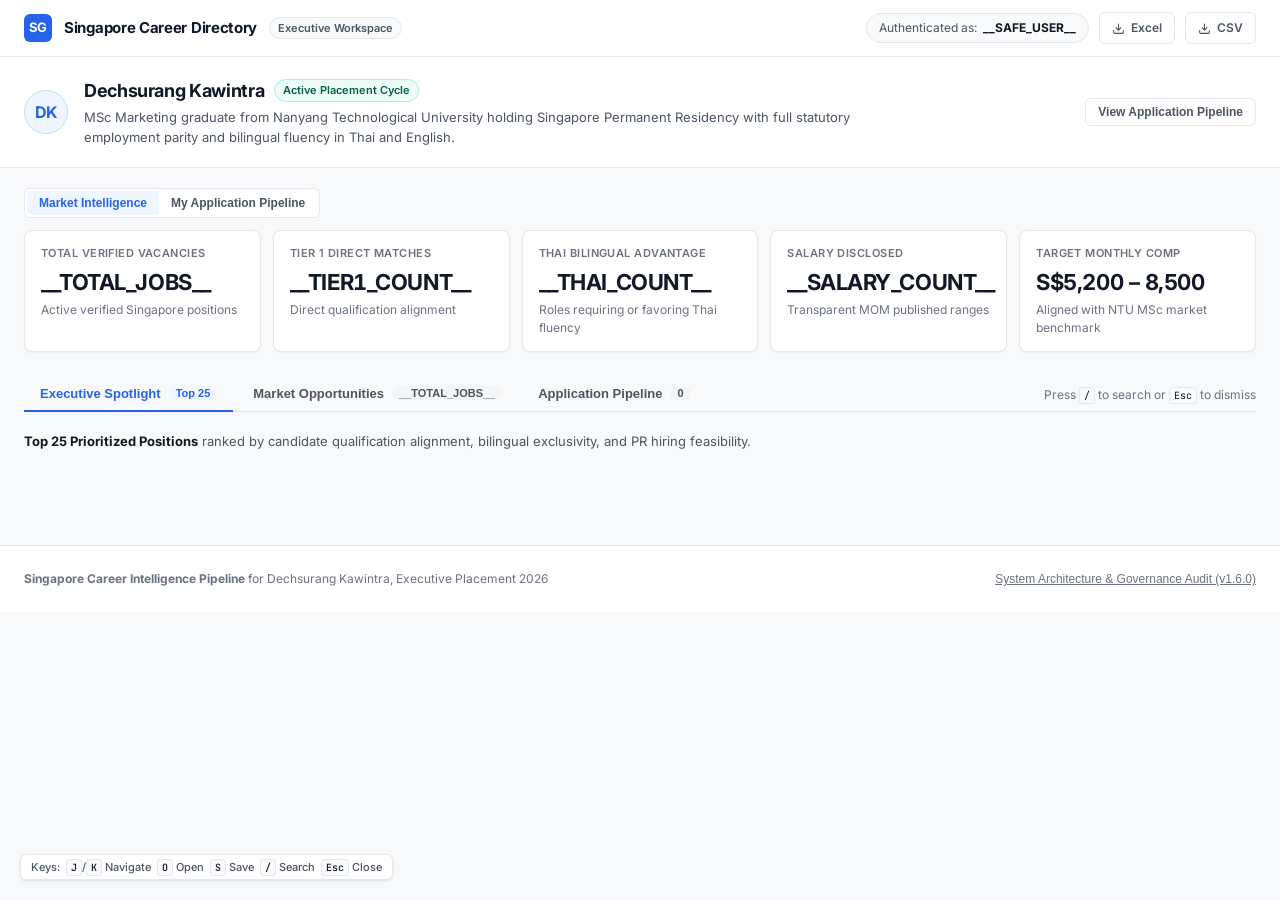
==== commit 151168ea: "feat(ui): complete first-principles redesign with executive typography, natural sequence connections" ====
--- a/templates/index.html
+++ b/templates/index.html
@@ -3,54 +3,58 @@
 <head>
     <meta charset="UTF-8">
     <meta name="viewport" content="width=device-width, initial-scale=1.0">
-    <title>Singapore Career Intelligence | Executive Navigator</title>
+    <title>Singapore Career Intelligence | Executive Placement Workspace</title>
     <link rel="preconnect" href="https://fonts.googleapis.com">
     <link rel="preconnect" href="https://fonts.gstatic.com" crossorigin>
-    <link href="https://fonts.googleapis.com/css2?family=Inter:wght@300;400;500;600;700;800&display=swap" rel="stylesheet">
+    <link href="https://fonts.googleapis.com/css2?family=Inter:wght@400;500;600;700;800&family=JetBrains+Mono:wght@400;500&display=swap" rel="stylesheet">
     <style>
         :root {
-            --navy-950: #0B132B;
-            --navy-900: #0F172A;
-            --navy-800: #1E293B;
-            --navy-700: #334155;
-            --navy-600: #475569;
-            --blue-600: #2563EB;
-            --blue-700: #1D4ED8;
-            --emerald-700: #047857;
-            --emerald-600: #059669;
-            --emerald-50: #ECFDF5;
-            --amber-700: #B45309;
-            --amber-600: #D97706;
-            --amber-50: #FFFBEB;
-            --indigo-700: #4338CA;
-            --indigo-600: #4F46E5;
-            --indigo-50: #EEF2FF;
-            --purple-700: #7E22CE;
-            --purple-50: #FAF5FF;
-            --slate-50: #F8FAFC;
-            --slate-100: #F1F5F9;
-            --slate-200: #E2E8F0;
-            --slate-300: #CBD5E1;
-            --slate-400: #94A3B8;
-            --slate-500: #64748B;
+            --bg-canvas: #F8F9FA;
             --surface: #FFFFFF;
-            --shadow-sm: 0 1px 2px 0 rgb(0 0 0 / 0.05);
-            --shadow-md: 0 4px 6px -1px rgb(0 0 0 / 0.07), 0 2px 4px -2px rgb(0 0 0 / 0.05);
-            --shadow-lg: 0 10px 15px -3px rgb(0 0 0 / 0.08), 0 4px 6px -4px rgb(0 0 0 / 0.04);
-            --shadow-xl: 0 20px 25px -5px rgb(0 0 0 / 0.1), 0 8px 10px -6px rgb(0 0 0 / 0.05);
+            --surface-subtle: #F9FAFB;
+            --surface-hover: #F3F4F6;
+            --border-subtle: #E5E7EB;
+            --border-strong: #D1D5DB;
+            
+            --text-primary: #111827;
+            --text-secondary: #4B5563;
+            --text-tertiary: #6B7280;
+            --text-inverse: #FFFFFF;
+            
+            --accent-primary: #2563EB;
+            --accent-hover: #1D4ED8;
+            --accent-subtle: #EFF6FF;
+            --accent-border: #BFDBFE;
+            
+            --success-text: #065F46;
+            --success-bg: #ECFDF5;
+            --success-border: #A7F3D0;
+            
+            --warning-text: #92400E;
+            --warning-bg: #FFFBEB;
+            --warning-border: #FDE68A;
+            
+            --shadow-xs: 0 1px 2px 0 rgba(16, 24, 40, 0.05);
+            --shadow-sm: 0 1px 3px 0 rgba(16, 24, 40, 0.1), 0 1px 2px -1px rgba(16, 24, 40, 0.1);
+            --shadow-md: 0 4px 6px -1px rgba(16, 24, 40, 0.1), 0 2px 4px -2px rgba(16, 24, 40, 0.1);
+            --shadow-lg: 0 12px 16px -4px rgba(16, 24, 40, 0.08), 0 4px 6px -2px rgba(16, 24, 40, 0.03);
+            --shadow-drawer: -8px 0 24px -4px rgba(16, 24, 40, 0.12);
+            
             --radius-sm: 6px;
-            --radius-md: 10px;
-            --radius-lg: 14px;
+            --radius-md: 8px;
+            --radius-lg: 12px;
             --radius-full: 9999px;
+            
             --font-sans: 'Inter', -apple-system, BlinkMacSystemFont, "Segoe UI", Roboto, sans-serif;
+            --font-mono: 'JetBrains Mono', monospace;
         }
 
         * { box-sizing: border-box; margin: 0; padding: 0; }
         
         body {
             font-family: var(--font-sans);
-            background-color: var(--slate-50);
-            color: var(--navy-900);
+            background-color: var(--bg-canvas);
+            color: var(--text-primary);
             line-height: 1.5;
             -webkit-font-smoothing: antialiased;
             overflow-x: hidden;
@@ -58,9 +62,8 @@
 
         /* ------------------ Top Navigation Bar ------------------ */
         .top-navbar {
-            background: var(--navy-900);
-            color: #FFFFFF;
-            border-bottom: 1px solid rgba(255, 255, 255, 0.1);
+            background: var(--surface);
+            border-bottom: 1px solid var(--border-subtle);
             position: sticky;
             top: 0;
             z-index: 40;
@@ -81,34 +84,32 @@
             gap: 12px;
         }
         .brand-icon {
-            width: 32px;
-            height: 32px;
-            background: linear-gradient(135deg, var(--blue-600), #60A5FA);
+            width: 28px;
+            height: 28px;
+            background: var(--accent-primary);
             border-radius: var(--radius-sm);
             display: flex;
             align-items: center;
             justify-content: center;
-            font-weight: 800;
-            font-size: 16px;
-            color: #FFF;
-            box-shadow: 0 0 12px rgba(37, 99, 235, 0.4);
+            font-weight: 700;
+            font-size: 13px;
+            color: #FFFFFF;
+            letter-spacing: -0.02em;
         }
         .brand-name {
-            font-size: 16px;
+            font-size: 15px;
             font-weight: 700;
             letter-spacing: -0.02em;
-            color: #FFFFFF;
+            color: var(--text-primary);
         }
         .brand-pill {
-            font-size: 10px;
-            font-weight: 700;
-            text-transform: uppercase;
-            letter-spacing: 0.05em;
-            background: rgba(37, 99, 235, 0.25);
-            color: #93C5FD;
+            font-size: 11px;
+            font-weight: 600;
+            background: var(--surface-subtle);
+            color: var(--text-secondary);
             padding: 2px 8px;
             border-radius: var(--radius-full);
-            border: 1px solid rgba(147, 197, 253, 0.3);
+            border: 1px solid var(--border-subtle);
         }
         .nav-actions {
             display: flex;
@@ -118,21 +119,22 @@
         }
         .auth-badge {
             font-size: 12px;
-            color: var(--slate-300);
-            background: rgba(255, 255, 255, 0.08);
-            padding: 6px 12px;
+            color: var(--text-secondary);
+            background: var(--surface-subtle);
+            padding: 5px 12px;
             border-radius: var(--radius-full);
+            border: 1px solid var(--border-subtle);
             display: flex;
             align-items: center;
             gap: 6px;
         }
         .auth-badge strong {
-            color: #FFFFFF;
+            color: var(--text-primary);
         }
         .btn-export {
             font-size: 12px;
             font-weight: 600;
-            padding: 7px 14px;
+            padding: 6px 12px;
             border-radius: var(--radius-sm);
             text-decoration: none;
             display: inline-flex;
@@ -140,160 +142,164 @@
             gap: 6px;
             transition: all 0.15s ease;
             cursor: pointer;
-            border: none;
-        }
-        .btn-export-excel {
-            background: #107C41;
-            color: #FFFFFF;
-            border: 1px solid rgba(255, 255, 255, 0.15);
-        }
-        .btn-export-excel:hover {
-            background: #0E6B38;
-            box-shadow: 0 2px 6px rgba(16, 124, 65, 0.3);
-        }
-        .btn-export-csv {
-            background: rgba(255, 255, 255, 0.1);
-            color: #FFFFFF;
-            border: 1px solid rgba(255, 255, 255, 0.15);
-        }
-        .btn-export-csv:hover {
-            background: rgba(255, 255, 255, 0.18);
-        }
-        .nav-shortlist-btn {
-            background: var(--amber-600);
-            color: #FFFFFF;
-            font-size: 12px;
-            font-weight: 600;
-            padding: 7px 14px;
-            border-radius: var(--radius-sm);
-            border: none;
-            display: inline-flex;
-            align-items: center;
-            gap: 6px;
-            cursor: pointer;
-            transition: all 0.15s ease;
-        }
-        .nav-shortlist-btn:hover {
-            background: var(--amber-700);
-        }
-
-        /* ------------------ Candidate Profile Hero ------------------ */
-        .hero-banner {
-            background: linear-gradient(180deg, var(--navy-900) 0%, var(--navy-800) 100%);
-            color: #FFFFFF;
-            padding: 34px 24px 68px 24px;
-            position: relative;
-        }
-        .hero-container {
+            border: 1px solid var(--border-subtle);
+            background: var(--surface);
+            color: var(--text-secondary);
+        }
+        .btn-export:hover {
+            background: var(--surface-subtle);
+            color: var(--text-primary);
+            border-color: var(--border-strong);
+        }
+
+        /* ------------------ Candidate Executive Strip ------------------ */
+        .candidate-bar {
+            background: var(--surface);
+            border-bottom: 1px solid var(--border-subtle);
+            padding: 20px 24px;
+        }
+        .candidate-bar-inner {
             max-width: 1400px;
             margin: 0 auto;
-        }
-        .hero-header {
             display: flex;
             justify-content: space-between;
-            align-items: flex-start;
+            align-items: center;
             flex-wrap: wrap;
-            gap: 20px;
-        }
-        .candidate-title-area h1 {
-            font-size: 28px;
-            font-weight: 800;
-            letter-spacing: -0.03em;
-            margin-bottom: 6px;
-            display: flex;
-            align-items: center;
-            gap: 12px;
+            gap: 16px;
+        }
+        .candidate-identity {
+            display: flex;
+            align-items: center;
+            gap: 16px;
+        }
+        .candidate-avatar {
+            width: 44px;
+            height: 44px;
+            border-radius: var(--radius-full);
+            background: var(--accent-subtle);
+            color: var(--accent-primary);
+            border: 1px solid var(--accent-border);
+            display: flex;
+            align-items: center;
+            justify-content: center;
+            font-weight: 700;
+            font-size: 16px;
+            letter-spacing: -0.02em;
+        }
+        .candidate-details {
+            max-width: 820px;
+        }
+        .candidate-headline {
+            display: flex;
+            align-items: center;
+            gap: 10px;
             flex-wrap: wrap;
-        }
-        .candidate-tagline {
-            font-size: 14px;
-            color: var(--slate-300);
-            max-width: 820px;
-            line-height: 1.6;
-        }
-        .candidate-badges {
-            display: flex;
+            margin-bottom: 4px;
+        }
+        .candidate-title {
+            font-size: 18px;
+            font-weight: 700;
+            letter-spacing: -0.02em;
+            color: var(--text-primary);
+        }
+        .candidate-status-badge {
+            font-size: 11px;
+            font-weight: 600;
+            color: var(--success-text);
+            background: var(--success-bg);
+            border: 1px solid var(--success-border);
+            padding: 2px 8px;
+            border-radius: var(--radius-full);
+        }
+        .candidate-narrative {
+            font-size: 13px;
+            color: var(--text-secondary);
+            line-height: 1.5;
+        }
+        .candidate-quick-actions {
+            display: flex;
+            align-items: center;
+            gap: 8px;
+        }
+
+        /* ------------------ Consolidated Metrics & Command Strip ------------------ */
+        .metrics-section {
+            max-width: 1400px;
+            margin: 20px auto 0 auto;
+            padding: 0 24px;
+        }
+        .metrics-header-row {
+            display: flex;
+            justify-content: space-between;
+            align-items: center;
+            margin-bottom: 12px;
             flex-wrap: wrap;
-            gap: 8px;
-            margin-top: 14px;
-        }
-        .c-badge {
+            gap: 10px;
+        }
+        .metrics-toggle-group {
+            display: inline-flex;
+            background: var(--surface);
+            border: 1px solid var(--border-subtle);
+            border-radius: var(--radius-sm);
+            padding: 2px;
+        }
+        .metrics-toggle-btn {
+            border: none;
+            background: none;
+            padding: 5px 12px;
             font-size: 12px;
-            font-weight: 500;
-            background: rgba(255, 255, 255, 0.08);
-            border: 1px solid rgba(255, 255, 255, 0.15);
-            padding: 5px 12px;
-            border-radius: var(--radius-full);
-            color: #E2E8F0;
-            display: inline-flex;
-            align-items: center;
-            gap: 6px;
-        }
-        .c-badge strong {
-            color: #FFFFFF;
-            font-weight: 700;
-        }
-        .c-badge.accent-blue {
-            border-color: rgba(96, 165, 250, 0.4);
-            background: rgba(37, 99, 235, 0.15);
-            color: #BFDBFE;
-        }
-        .c-badge.accent-green {
-            border-color: rgba(52, 211, 153, 0.4);
-            background: rgba(5, 150, 105, 0.15);
-            color: #A7F3D0;
-        }
-
-        /* ------------------ KPI Ribbon ------------------ */
-        .metrics-ribbon {
-            max-width: 1400px;
-            margin: -44px auto 26px auto;
-            padding: 0 24px;
-            position: relative;
-            z-index: 10;
+            font-weight: 600;
+            color: var(--text-secondary);
+            cursor: pointer;
+            border-radius: 4px;
+            transition: all 0.15s ease;
+        }
+        .metrics-toggle-btn.active {
+            background: var(--accent-subtle);
+            color: var(--accent-primary);
         }
         .metrics-grid {
             display: grid;
-            grid-template-columns: repeat(auto-fit, minmax(210px, 1fr));
-            gap: 14px;
+            grid-template-columns: repeat(auto-fit, minmax(220px, 1fr));
+            gap: 12px;
+            margin-bottom: 24px;
         }
         .metric-card {
             background: var(--surface);
-            border: 1px solid var(--slate-200);
+            border: 1px solid var(--border-subtle);
             border-radius: var(--radius-md);
-            padding: 16px 18px;
-            box-shadow: var(--shadow-md);
-            transition: transform 0.15s ease, box-shadow 0.15s ease;
+            padding: 14px 16px;
+            box-shadow: var(--shadow-xs);
+            transition: border-color 0.15s ease;
         }
         .metric-card:hover {
-            transform: translateY(-2px);
-            box-shadow: var(--shadow-lg);
+            border-color: var(--border-strong);
         }
         .metric-label {
             font-size: 11px;
+            font-weight: 600;
+            color: var(--text-tertiary);
+            text-transform: uppercase;
+            letter-spacing: 0.04em;
+            margin-bottom: 4px;
+            display: flex;
+            align-items: center;
+            justify-content: space-between;
+        }
+        .metric-num {
+            font-size: 22px;
             font-weight: 700;
-            text-transform: uppercase;
-            letter-spacing: 0.05em;
-            color: var(--slate-500);
-            margin-bottom: 6px;
-            display: flex;
-            align-items: center;
-            justify-content: space-between;
-        }
-        .metric-num {
-            font-size: 25px;
-            font-weight: 800;
-            letter-spacing: -0.03em;
-            color: var(--navy-900);
+            color: var(--text-primary);
+            letter-spacing: -0.02em;
             font-variant-numeric: tabular-nums;
         }
         .metric-sub {
             font-size: 12px;
-            color: var(--slate-400);
-            margin-top: 3px;
-        }
-
-        /* ------------------ Workspace Main Layout ------------------ */
+            color: var(--text-tertiary);
+            margin-top: 2px;
+        }
+
+        /* ------------------ Workspace Layout ------------------ */
         .workspace-wrap {
             max-width: 1400px;
             margin: 0 auto;
@@ -302,8 +308,8 @@
 
         /* ------------------ Tab Navigation ------------------ */
         .tab-bar-container {
-            border-bottom: 1px solid var(--slate-200);
-            margin-bottom: 22px;
+            border-bottom: 1px solid var(--border-subtle);
+            margin-bottom: 20px;
             display: flex;
             justify-content: space-between;
             align-items: center;
@@ -317,10 +323,10 @@
         .tab-btn {
             background: none;
             border: none;
-            padding: 12px 18px;
-            font-size: 14px;
-            font-weight: 600;
-            color: var(--slate-500);
+            padding: 10px 16px;
+            font-size: 13px;
+            font-weight: 600;
+            color: var(--text-secondary);
             cursor: pointer;
             position: relative;
             display: inline-flex;
@@ -329,10 +335,10 @@
             transition: color 0.15s ease;
         }
         .tab-btn:hover {
-            color: var(--navy-900);
+            color: var(--text-primary);
         }
         .tab-btn.active {
-            color: var(--blue-600);
+            color: var(--accent-primary);
         }
         .tab-btn.active::after {
             content: '';
@@ -340,94 +346,89 @@
             bottom: -1px;
             left: 0;
             right: 0;
-            height: 3px;
-            background: var(--blue-600);
-            border-radius: 3px 3px 0 0;
+            height: 2px;
+            background: var(--accent-primary);
         }
         .tab-count {
             font-size: 11px;
-            font-weight: 700;
-            padding: 2px 7px;
+            font-weight: 600;
+            padding: 1px 7px;
             border-radius: var(--radius-full);
-            background: var(--slate-200);
-            color: var(--navy-700);
+            background: var(--surface-hover);
+            color: var(--text-secondary);
         }
         .tab-btn.active .tab-count {
-            background: var(--blue-600);
-            color: #FFFFFF;
+            background: var(--accent-subtle);
+            color: var(--accent-primary);
         }
 
         /* ------------------ Quick Preset Pills ------------------ */
         .presets-row {
             display: flex;
             align-items: center;
-            gap: 8px;
+            gap: 6px;
             flex-wrap: wrap;
             margin-bottom: 14px;
         }
         .preset-label {
             font-size: 12px;
-            font-weight: 700;
-            color: var(--slate-500);
+            font-weight: 600;
+            color: var(--text-tertiary);
             margin-right: 4px;
         }
         .preset-pill {
             background: var(--surface);
-            border: 1px solid var(--slate-200);
+            border: 1px solid var(--border-subtle);
             border-radius: var(--radius-full);
-            padding: 4px 12px;
+            padding: 4px 10px;
             font-size: 12px;
-            font-weight: 600;
-            color: var(--navy-800);
+            font-weight: 500;
+            color: var(--text-secondary);
             cursor: pointer;
             transition: all 0.15s ease;
             user-select: none;
         }
         .preset-pill:hover {
-            border-color: var(--blue-600);
-            color: var(--blue-600);
-            background: var(--slate-50);
+            border-color: var(--accent-primary);
+            color: var(--accent-primary);
+            background: var(--accent-subtle);
         }
         .preset-pill.active {
-            background: var(--blue-600);
+            background: var(--accent-primary);
             color: #FFFFFF;
-            border-color: var(--blue-600);
-        }
-
-        /* ------------------ Filter Bar (Explorer Mode) ------------------ */
+            border-color: var(--accent-primary);
+        }
+
+        /* ------------------ Filter Panel (Explorer) ------------------ */
         .filter-panel {
             background: var(--surface);
-            border: 1px solid var(--slate-200);
+            border: 1px solid var(--border-subtle);
             border-radius: var(--radius-md);
-            padding: 16px 18px;
+            padding: 14px 16px;
             margin-bottom: 20px;
-            box-shadow: var(--shadow-sm);
+            box-shadow: var(--shadow-xs);
         }
         .filter-row {
             display: grid;
             grid-template-columns: 2fr 1.3fr 1fr 1fr auto;
-            gap: 12px;
+            gap: 10px;
             align-items: center;
         }
         @media (max-width: 1024px) {
-            .filter-row {
-                grid-template-columns: 1fr 1fr;
-            }
+            .filter-row { grid-template-columns: 1fr 1fr; }
         }
         @media (max-width: 640px) {
-            .filter-row {
-                grid-template-columns: 1fr;
-            }
+            .filter-row { grid-template-columns: 1fr; }
         }
         .search-input-wrap {
             position: relative;
         }
-        .search-icon {
+        .search-icon-svg {
             position: absolute;
             left: 12px;
             top: 50%;
             transform: translateY(-50%);
-            color: var(--slate-400);
+            color: var(--text-tertiary);
             pointer-events: none;
         }
         .search-clear-btn {
@@ -438,63 +439,109 @@
             background: none;
             border: none;
             font-size: 16px;
-            color: var(--slate-400);
+            color: var(--text-tertiary);
             cursor: pointer;
             display: none;
             padding: 2px;
         }
         .search-clear-btn:hover {
-            color: var(--navy-900);
+            color: var(--text-primary);
         }
         .form-control {
             width: 100%;
-            padding: 9px 12px;
+            padding: 8px 12px;
             font-size: 13px;
-            border: 1px solid var(--slate-200);
+            border: 1px solid var(--border-subtle);
             border-radius: var(--radius-sm);
             background: var(--surface);
-            color: var(--navy-900);
+            color: var(--text-primary);
             font-family: inherit;
             transition: border-color 0.15s ease, box-shadow 0.15s ease;
         }
         .form-control:focus {
             outline: none;
-            border-color: var(--blue-600);
-            box-shadow: 0 0 0 3px rgba(37, 99, 235, 0.12);
+            border-color: var(--accent-primary);
+            box-shadow: 0 0 0 2px var(--accent-subtle);
         }
         .search-input {
-            padding-left: 36px;
-            padding-right: 32px;
+            padding-left: 34px;
+            padding-right: 30px;
         }
         .btn-reset {
-            background: var(--slate-100);
-            border: 1px solid var(--slate-200);
-            color: var(--slate-600);
+            background: var(--surface-subtle);
+            border: 1px solid var(--border-subtle);
+            color: var(--text-secondary);
             font-size: 12px;
             font-weight: 600;
-            padding: 9px 14px;
+            padding: 8px 12px;
             border-radius: var(--radius-sm);
             cursor: pointer;
             transition: all 0.15s ease;
             white-space: nowrap;
         }
         .btn-reset:hover {
-            background: var(--slate-200);
-            color: var(--navy-900);
-        }
-
+            background: var(--surface-hover);
+            color: var(--text-primary);
+        }
+
+        .active-chips-bar {
+            display: flex;
+            align-items: center;
+            gap: 6px;
+            flex-wrap: wrap;
+            margin-top: 10px;
+            padding-top: 10px;
+            border-top: 1px solid var(--border-subtle);
+        }
+        .filter-chip {
+            background: var(--accent-subtle);
+            color: var(--accent-primary);
+            border: 1px solid var(--accent-border);
+            font-size: 11px;
+            font-weight: 500;
+            padding: 2px 8px;
+            border-radius: var(--radius-full);
+            display: inline-flex;
+            align-items: center;
+            gap: 5px;
+        }
+        .chip-remove-btn {
+            background: none;
+            border: none;
+            color: var(--accent-primary);
+            cursor: pointer;
+            font-weight: 700;
+            font-size: 12px;
+            line-height: 1;
+            padding: 0 2px;
+        }
+        .clear-all-chips-btn {
+            background: none;
+            border: none;
+            color: var(--text-tertiary);
+            font-size: 11px;
+            font-weight: 500;
+            text-decoration: underline;
+            cursor: pointer;
+            margin-left: 4px;
+        }
+        .clear-all-chips-btn:hover {
+            color: var(--text-primary);
+        }
+
+        /* ------------------ Results Summary Bar ------------------ */
         .results-summary-bar {
             display: flex;
             justify-content: space-between;
             align-items: center;
             font-size: 13px;
-            color: var(--slate-500);
+            color: var(--text-secondary);
             margin-bottom: 14px;
             flex-wrap: wrap;
             gap: 10px;
         }
         .results-summary-bar strong {
-            color: var(--navy-900);
+            color: var(--text-primary);
         }
         .view-controls {
             display: flex;
@@ -503,18 +550,18 @@
         }
         .view-toggle-group {
             display: inline-flex;
-            border: 1px solid var(--slate-200);
+            border: 1px solid var(--border-subtle);
             border-radius: var(--radius-sm);
             overflow: hidden;
-            background: var(--slate-100);
+            background: var(--surface-subtle);
         }
         .view-toggle-btn {
             border: none;
             background: none;
-            padding: 6px 12px;
+            padding: 5px 10px;
             font-size: 12px;
             font-weight: 600;
-            color: var(--slate-600);
+            color: var(--text-secondary);
             cursor: pointer;
             display: inline-flex;
             align-items: center;
@@ -523,29 +570,28 @@
         }
         .view-toggle-btn.active {
             background: var(--surface);
-            color: var(--blue-600);
-            box-shadow: var(--shadow-sm);
+            color: var(--accent-primary);
+            box-shadow: var(--shadow-xs);
         }
 
         /* ------------------ Job Cards Grid ------------------ */
         .jobs-list {
             display: grid;
             grid-template-columns: 1fr;
-            gap: 14px;
+            gap: 12px;
         }
         .job-card {
             background: var(--surface);
-            border: 1px solid var(--slate-200);
+            border: 1px solid var(--border-subtle);
             border-radius: var(--radius-md);
-            padding: 20px 22px;
+            padding: 18px 20px;
+            box-shadow: var(--shadow-xs);
+            transition: border-color 0.15s ease, box-shadow 0.15s ease;
+            position: relative;
+        }
+        .job-card:hover {
+            border-color: var(--border-strong);
             box-shadow: var(--shadow-sm);
-            transition: border-color 0.15s ease, box-shadow 0.15s ease, transform 0.15s ease;
-            position: relative;
-        }
-        .job-card:hover {
-            border-color: var(--slate-300);
-            box-shadow: var(--shadow-md);
-            transform: translateY(-2px);
         }
         .card-header {
             display: flex;
@@ -563,52 +609,53 @@
         }
         .badge {
             font-size: 11px;
-            font-weight: 700;
-            padding: 3px 9px;
+            font-weight: 600;
+            padding: 2px 8px;
             border-radius: var(--radius-full);
             display: inline-flex;
             align-items: center;
             gap: 4px;
         }
         .badge-score {
-            background: var(--emerald-50);
-            color: var(--emerald-700);
-            border: 1px solid rgba(4, 120, 87, 0.2);
+            background: var(--success-bg);
+            color: var(--success-text);
+            border: 1px solid var(--success-border);
         }
         .badge-priority {
-            background: var(--amber-50);
-            color: var(--amber-700);
-            border: 1px solid rgba(180, 83, 9, 0.2);
+            background: var(--surface-subtle);
+            color: var(--text-secondary);
+            border: 1px solid var(--border-subtle);
         }
         .badge-thai {
-            background: var(--indigo-50);
-            color: var(--indigo-700);
-            border: 1px solid rgba(79, 70, 229, 0.2);
+            background: var(--accent-subtle);
+            color: var(--accent-primary);
+            border: 1px solid var(--accent-border);
         }
         .badge-source {
-            background: var(--slate-100);
-            color: var(--slate-600);
+            background: var(--surface-subtle);
+            color: var(--text-tertiary);
+            border: 1px solid var(--border-subtle);
             font-weight: 500;
         }
         .badge-status {
-            background: var(--purple-50);
-            color: var(--purple-700);
-            border: 1px solid rgba(126, 34, 206, 0.25);
+            background: #FAF5FF;
+            color: #7E22CE;
+            border: 1px solid #E9D5FF;
         }
         .card-salary {
-            font-size: 14px;
-            font-weight: 700;
-            color: var(--emerald-700);
+            font-size: 13px;
+            font-weight: 600;
+            color: var(--success-text);
             font-variant-numeric: tabular-nums;
-            background: var(--emerald-50);
-            padding: 3px 10px;
+            background: var(--success-bg);
+            padding: 2px 8px;
             border-radius: var(--radius-sm);
-            border: 1px solid rgba(4, 120, 87, 0.15);
+            border: 1px solid var(--success-border);
         }
         .card-salary.not-disclosed {
-            color: var(--slate-500);
-            background: var(--slate-100);
-            border-color: var(--slate-200);
+            color: var(--text-tertiary);
+            background: var(--surface-subtle);
+            border-color: var(--border-subtle);
             font-weight: 500;
             font-size: 12px;
         }
@@ -617,77 +664,72 @@
             margin-bottom: 4px;
         }
         .card-title {
-            font-size: 17px;
-            font-weight: 700;
-            color: var(--navy-900);
+            font-size: 16px;
+            font-weight: 600;
+            color: var(--text-primary);
             cursor: pointer;
             transition: color 0.15s ease;
             text-decoration: none;
             display: inline-block;
+            letter-spacing: -0.01em;
         }
         .card-title:hover {
-            color: var(--blue-600);
+            color: var(--accent-primary);
         }
         .card-company-meta {
             font-size: 13px;
-            color: var(--slate-500);
-            display: flex;
-            align-items: center;
+            color: var(--text-secondary);
+            margin-bottom: 10px;
+            line-height: 1.4;
+        }
+        .card-company-name {
+            font-weight: 600;
+            color: var(--text-primary);
+        }
+
+        .card-strategy-box {
+            background: var(--surface-subtle);
+            border-left: 2px solid var(--accent-primary);
+            border-radius: 0 var(--radius-sm) var(--radius-sm) 0;
+            padding: 8px 12px;
+            margin-bottom: 12px;
+            font-size: 13px;
+        }
+        .strategy-row {
+            margin-bottom: 2px;
+            line-height: 1.4;
+        }
+        .strategy-row:last-child {
+            margin-bottom: 0;
+        }
+        .strategy-label {
+            font-weight: 600;
+            color: var(--text-primary);
+            margin-right: 4px;
+        }
+        .strategy-text {
+            color: var(--text-secondary);
+        }
+
+        .card-footer {
+            display: flex;
+            justify-content: space-between;
+            align-items: center;
+            border-top: 1px solid var(--border-subtle);
+            padding-top: 10px;
             flex-wrap: wrap;
             gap: 8px;
-            margin-bottom: 12px;
-        }
-        .card-company-name {
-            font-weight: 600;
-            color: var(--navy-800);
-        }
-        .card-divider {
-            color: var(--slate-300);
-        }
-
-        .card-strategy-box {
-            background: var(--slate-50);
-            border-left: 3px solid var(--blue-600);
-            border-radius: 0 var(--radius-sm) var(--radius-sm) 0;
-            padding: 10px 14px;
-            margin-bottom: 14px;
-            font-size: 13px;
-        }
-        .strategy-row {
-            margin-bottom: 4px;
-            line-height: 1.5;
-        }
-        .strategy-row:last-child {
-            margin-bottom: 0;
-        }
-        .strategy-label {
-            font-weight: 700;
-            color: var(--navy-900);
-            margin-right: 4px;
-        }
-        .strategy-text {
-            color: var(--navy-700);
-        }
-
-        .card-footer {
-            display: flex;
-            justify-content: space-between;
-            align-items: center;
-            border-top: 1px solid var(--slate-200);
-            padding-top: 12px;
-            flex-wrap: wrap;
-            gap: 10px;
         }
         .card-actions-left {
             display: flex;
             align-items: center;
-            gap: 8px;
+            gap: 6px;
         }
         .btn-inspect {
-            background: var(--slate-100);
-            color: var(--navy-800);
-            border: 1px solid var(--slate-200);
-            padding: 6px 12px;
+            background: var(--surface);
+            color: var(--text-secondary);
+            border: 1px solid var(--border-subtle);
+            padding: 5px 10px;
             font-size: 12px;
             font-weight: 600;
             border-radius: var(--radius-sm);
@@ -695,17 +737,18 @@
             transition: all 0.15s ease;
             display: inline-flex;
             align-items: center;
-            gap: 6px;
+            gap: 4px;
         }
         .btn-inspect:hover {
-            background: var(--slate-200);
-            color: var(--navy-900);
+            background: var(--surface-hover);
+            color: var(--text-primary);
+            border-color: var(--border-strong);
         }
         .btn-star {
             background: var(--surface);
-            color: var(--slate-400);
-            border: 1px solid var(--slate-200);
-            padding: 6px 12px;
+            color: var(--text-tertiary);
+            border: 1px solid var(--border-subtle);
+            padding: 5px 10px;
             font-size: 12px;
             font-weight: 600;
             border-radius: var(--radius-sm);
@@ -713,42 +756,41 @@
             transition: all 0.15s ease;
             display: inline-flex;
             align-items: center;
-            gap: 6px;
+            gap: 4px;
         }
         .btn-star:hover {
-            color: var(--amber-600);
-            border-color: var(--amber-600);
+            color: var(--warning-text);
+            border-color: var(--warning-border);
         }
         .btn-star.starred {
-            background: var(--amber-50);
-            color: var(--amber-700);
-            border-color: rgba(180, 83, 9, 0.3);
+            background: var(--warning-bg);
+            color: var(--warning-text);
+            border-color: var(--warning-border);
         }
         .btn-apply-direct {
-            background: var(--blue-600);
+            background: var(--accent-primary);
             color: #FFFFFF;
             text-decoration: none;
-            padding: 7px 14px;
+            padding: 6px 12px;
             font-size: 12px;
             font-weight: 600;
             border-radius: var(--radius-sm);
-            transition: background 0.15s ease, box-shadow 0.15s ease;
+            transition: background 0.15s ease;
             display: inline-flex;
             align-items: center;
-            gap: 6px;
+            gap: 4px;
         }
         .btn-apply-direct:hover {
-            background: var(--blue-700);
-            box-shadow: 0 2px 8px rgba(37, 99, 235, 0.35);
+            background: var(--accent-hover);
         }
 
         /* ------------------ Recruiter Table View ------------------ */
         .table-responsive {
             background: var(--surface);
-            border: 1px solid var(--slate-200);
+            border: 1px solid var(--border-subtle);
             border-radius: var(--radius-md);
             overflow-x: auto;
-            box-shadow: var(--shadow-sm);
+            box-shadow: var(--shadow-xs);
         }
         .recruiter-table {
             width: 100%;
@@ -757,89 +799,90 @@
             font-size: 13px;
         }
         .recruiter-table th {
-            background: var(--slate-100);
-            color: var(--navy-800);
-            font-weight: 700;
-            padding: 12px 14px;
-            border-bottom: 1px solid var(--slate-200);
+            background: var(--surface-subtle);
+            color: var(--text-secondary);
+            font-weight: 600;
+            padding: 10px 14px;
+            border-bottom: 1px solid var(--border-subtle);
             white-space: nowrap;
         }
         .recruiter-table td {
-            padding: 12px 14px;
-            border-bottom: 1px solid var(--slate-200);
+            padding: 10px 14px;
+            border-bottom: 1px solid var(--border-subtle);
             vertical-align: middle;
         }
         .recruiter-table tr:hover td {
-            background: var(--slate-50);
+            background: var(--surface-subtle);
         }
         .table-title-link {
-            font-weight: 700;
-            color: var(--navy-900);
+            font-weight: 600;
+            color: var(--text-primary);
             text-decoration: none;
             display: block;
         }
         .table-title-link:hover {
-            color: var(--blue-600);
+            color: var(--accent-primary);
         }
         .table-company-sub {
             font-size: 12px;
-            color: var(--slate-500);
+            color: var(--text-tertiary);
         }
 
         /* ------------------ Shortlist Sub-Filters & Notes ------------------ */
         .shortlist-tabs {
             display: flex;
-            gap: 8px;
+            gap: 6px;
             flex-wrap: wrap;
-            margin-bottom: 16px;
+            margin-bottom: 14px;
         }
         .shortlist-tab-btn {
             background: var(--surface);
-            border: 1px solid var(--slate-200);
+            border: 1px solid var(--border-subtle);
             border-radius: var(--radius-full);
-            padding: 5px 12px;
+            padding: 4px 10px;
             font-size: 12px;
-            font-weight: 600;
-            color: var(--navy-800);
+            font-weight: 500;
+            color: var(--text-secondary);
             cursor: pointer;
             transition: all 0.15s ease;
         }
         .shortlist-tab-btn.active {
-            background: var(--amber-600);
+            background: var(--text-primary);
             color: #FFFFFF;
-            border-color: var(--amber-600);
+            border-color: var(--text-primary);
         }
         .notes-area {
             width: 100%;
-            background: #FFF;
-            border: 1px solid var(--slate-200);
+            background: var(--surface);
+            border: 1px solid var(--border-subtle);
             border-radius: var(--radius-sm);
             padding: 8px 10px;
             font-size: 12px;
             font-family: inherit;
-            margin-top: 8px;
+            margin-top: 6px;
             resize: vertical;
-            min-height: 54px;
+            min-height: 50px;
+            color: var(--text-primary);
         }
         .notes-area:focus {
             outline: none;
-            border-color: var(--blue-600);
-        }
-
-        /* ------------------ Pagination Controls ------------------ */
+            border-color: var(--accent-primary);
+        }
+
+        /* ------------------ Pagination ------------------ */
         .pagination-container {
             display: flex;
             justify-content: space-between;
             align-items: center;
-            margin-top: 24px;
-            padding-top: 16px;
-            border-top: 1px solid var(--slate-200);
+            margin-top: 20px;
+            padding-top: 14px;
+            border-top: 1px solid var(--border-subtle);
             flex-wrap: wrap;
             gap: 12px;
         }
         .pagination-info {
             font-size: 13px;
-            color: var(--slate-500);
+            color: var(--text-tertiary);
         }
         .pagination-controls {
             display: flex;
@@ -848,39 +891,35 @@
         }
         .btn-page {
             background: var(--surface);
-            border: 1px solid var(--slate-200);
-            color: var(--navy-800);
-            padding: 6px 12px;
-            font-size: 13px;
+            border: 1px solid var(--border-subtle);
+            color: var(--text-secondary);
+            padding: 5px 10px;
+            font-size: 12px;
             font-weight: 600;
             border-radius: var(--radius-sm);
             cursor: pointer;
             transition: all 0.15s ease;
         }
         .btn-page:hover:not(:disabled) {
-            background: var(--slate-100);
-            border-color: var(--slate-300);
+            background: var(--surface-hover);
+            color: var(--text-primary);
+            border-color: var(--border-strong);
         }
         .btn-page:disabled {
             opacity: 0.4;
             cursor: not-allowed;
-        }
-        .btn-page.active {
-            background: var(--blue-600);
-            color: #FFFFFF;
-            border-color: var(--blue-600);
         }
 
         /* ------------------ Slide-Over Role Dossier Drawer ------------------ */
         .drawer-overlay {
             position: fixed;
             top: 0; left: 0; right: 0; bottom: 0;
-            background: rgba(15, 23, 42, 0.6);
-            backdrop-filter: blur(4px);
+            background: rgba(17, 24, 39, 0.4);
+            backdrop-filter: blur(2px);
             z-index: 50;
             opacity: 0;
             visibility: hidden;
-            transition: opacity 0.25s ease, visibility 0.25s ease;
+            transition: opacity 0.2s ease, visibility 0.2s ease;
         }
         .drawer-overlay.open {
             opacity: 1;
@@ -890,12 +929,12 @@
             position: fixed;
             top: 0; right: 0; bottom: 0;
             width: 100%;
-            max-width: 720px;
+            max-width: 680px;
             background: var(--surface);
-            box-shadow: -10px 0 30px rgba(0, 0, 0, 0.15);
+            box-shadow: var(--shadow-drawer);
             z-index: 51;
             transform: translateX(100%);
-            transition: transform 0.3s cubic-bezier(0.16, 1, 0.3, 1);
+            transition: transform 0.25s cubic-bezier(0.16, 1, 0.3, 1);
             display: flex;
             flex-direction: column;
         }
@@ -903,13 +942,13 @@
             transform: translateX(0);
         }
         .drawer-header {
-            padding: 18px 24px;
-            border-bottom: 1px solid var(--slate-200);
+            padding: 16px 20px;
+            border-bottom: 1px solid var(--border-subtle);
             display: flex;
             justify-content: space-between;
             align-items: flex-start;
-            gap: 14px;
-            background: var(--slate-50);
+            gap: 12px;
+            background: var(--surface);
         }
         .drawer-header-left {
             flex: 1;
@@ -917,74 +956,282 @@
         .btn-drawer-close {
             background: none;
             border: none;
-            font-size: 24px;
+            font-size: 20px;
             line-height: 1;
-            color: var(--slate-400);
+            color: var(--text-tertiary);
             cursor: pointer;
             padding: 4px;
             border-radius: var(--radius-sm);
             transition: color 0.15s ease;
         }
         .btn-drawer-close:hover {
-            color: var(--navy-900);
+            color: var(--text-primary);
         }
         .drawer-body {
             flex: 1;
             overflow-y: auto;
-            padding: 22px 24px;
-            line-height: 1.6;
+            padding: 20px;
+            line-height: 1.5;
         }
         .drawer-section {
-            margin-bottom: 22px;
-            padding-bottom: 18px;
-            border-bottom: 1px solid var(--slate-200);
+            margin-bottom: 20px;
+            padding-bottom: 16px;
+            border-bottom: 1px solid var(--border-subtle);
         }
         .drawer-section:last-child {
             border-bottom: none;
             margin-bottom: 0;
         }
         .drawer-section-title {
+            font-size: 12px;
+            font-weight: 600;
+            text-transform: uppercase;
+            letter-spacing: 0.04em;
+            color: var(--text-tertiary);
+            margin-bottom: 8px;
+            display: flex;
+            align-items: center;
+            justify-content: space-between;
+        }
+        .dossier-pill-box {
+            background: var(--surface-subtle);
+            border: 1px solid var(--border-subtle);
+            border-radius: var(--radius-sm);
+            padding: 12px;
             font-size: 13px;
-            font-weight: 700;
+            color: var(--text-primary);
+        }
+        .dossier-pill-box strong {
+            color: var(--accent-primary);
+        }
+        .drawer-footer {
+            padding: 12px 20px;
+            border-top: 1px solid var(--border-subtle);
+            background: var(--surface);
+            display: flex;
+            justify-content: space-between;
+            align-items: center;
+            gap: 10px;
+            flex-wrap: wrap;
+        }
+
+        /* ------------------ Candidate Alignment Matrix ------------------ */
+        .scorecard-container {
+            background: var(--surface-subtle);
+            border: 1px solid var(--border-subtle);
+            border-radius: var(--radius-md);
+            padding: 14px;
+            margin-bottom: 14px;
+        }
+        .scorecard-header {
+            display: flex;
+            justify-content: space-between;
+            align-items: center;
+            margin-bottom: 10px;
+            border-bottom: 1px solid var(--border-subtle);
+            padding-bottom: 8px;
+        }
+        .scorecard-grid {
+            display: grid;
+            grid-template-columns: repeat(auto-fit, minmax(130px, 1fr));
+            gap: 8px;
+            margin-bottom: 10px;
+        }
+        .scorecard-item {
+            background: var(--surface);
+            border: 1px solid var(--border-subtle);
+            border-radius: var(--radius-sm);
+            padding: 8px 10px;
+        }
+        .scorecard-item-label {
+            font-size: 10px;
+            font-weight: 600;
             text-transform: uppercase;
-            letter-spacing: 0.05em;
-            color: var(--slate-500);
-            margin-bottom: 10px;
-            display: flex;
-            align-items: center;
-            justify-content: space-between;
-        }
-        .dossier-pill-box {
-            background: #F8FAFC;
-            border: 1px solid var(--slate-200);
+            color: var(--text-tertiary);
+            margin-bottom: 2px;
+        }
+        .scorecard-item-value {
+            font-size: 12px;
+            font-weight: 600;
+            color: var(--text-primary);
+        }
+        .skills-chips-wrap {
+            display: flex;
+            flex-wrap: wrap;
+            gap: 5px;
+            margin-top: 6px;
+        }
+
+        /* Stage Selector */
+        .stage-selector-bar {
+            display: flex;
+            gap: 4px;
+            flex-wrap: wrap;
+            margin-bottom: 12px;
+            background: var(--surface-subtle);
+            padding: 3px;
             border-radius: var(--radius-sm);
-            padding: 14px;
+            border: 1px solid var(--border-subtle);
+        }
+        .stage-select-btn {
+            flex: 1;
+            min-width: 70px;
+            background: none;
+            border: none;
+            font-size: 11px;
+            font-weight: 600;
+            color: var(--text-secondary);
+            padding: 5px 4px;
+            border-radius: 4px;
+            cursor: pointer;
+            transition: all 0.15s ease;
+            text-align: center;
+        }
+        .stage-select-btn:hover {
+            color: var(--text-primary);
+            background: var(--surface);
+        }
+        .stage-select-btn.active {
+            background: var(--surface);
+            color: var(--accent-primary);
+            box-shadow: var(--shadow-xs);
+        }
+
+        /* Outreach Generator */
+        .outreach-tabs {
+            display: flex;
+            gap: 4px;
+            border-bottom: 1px solid var(--border-subtle);
+            margin-bottom: 8px;
+        }
+        .outreach-tab-btn {
+            background: none;
+            border: none;
+            padding: 6px 12px;
+            font-size: 12px;
+            font-weight: 600;
+            color: var(--text-secondary);
+            cursor: pointer;
+            border-bottom: 2px solid transparent;
+            transition: all 0.15s ease;
+        }
+        .outreach-tab-btn.active {
+            color: var(--accent-primary);
+            border-bottom-color: var(--accent-primary);
+        }
+        .outreach-content-box {
+            background: var(--surface-subtle);
+            border: 1px solid var(--border-subtle);
+            border-radius: var(--radius-sm);
+            padding: 12px 14px;
             font-size: 13px;
-            color: var(--navy-800);
-        }
-        .dossier-pill-box strong {
-            color: var(--blue-600);
-        }
-        .cover-letter-box {
-            background: #F8FAFC;
-            border: 1px dashed var(--slate-300);
-            border-radius: var(--radius-sm);
-            padding: 14px;
-            font-size: 13px;
-            color: var(--navy-900);
+            color: var(--text-primary);
             white-space: pre-line;
             line-height: 1.6;
-            margin-top: 10px;
-        }
-        .drawer-footer {
-            padding: 14px 24px;
-            border-top: 1px solid var(--slate-200);
-            background: var(--slate-50);
+            min-height: 110px;
+        }
+
+        /* ------------------ Kanban Velocity Board ------------------ */
+        .kanban-view-controls {
             display: flex;
             justify-content: space-between;
             align-items: center;
+            margin-bottom: 16px;
+            flex-wrap: wrap;
+            gap: 10px;
+        }
+        .kanban-board {
+            display: grid;
+            grid-template-columns: repeat(5, 1fr);
             gap: 12px;
-            flex-wrap: wrap;
+            align-items: start;
+            overflow-x: auto;
+            padding-bottom: 16px;
+        }
+        @media (max-width: 1200px) {
+            .kanban-board {
+                grid-template-columns: repeat(5, minmax(240px, 1fr));
+            }
+        }
+        .kanban-col {
+            background: var(--surface-subtle);
+            border: 1px solid var(--border-subtle);
+            border-radius: var(--radius-md);
+            padding: 10px;
+            min-height: 460px;
+            display: flex;
+            flex-direction: column;
+            gap: 8px;
+        }
+        .kanban-col-header {
+            display: flex;
+            justify-content: space-between;
+            align-items: center;
+            padding-bottom: 6px;
+            border-bottom: 1px solid var(--border-subtle);
+            font-size: 12px;
+            font-weight: 600;
+            color: var(--text-primary);
+        }
+        .kanban-col-count {
+            background: var(--surface);
+            border: 1px solid var(--border-subtle);
+            padding: 1px 6px;
+            border-radius: var(--radius-full);
+            font-size: 11px;
+            font-weight: 600;
+            color: var(--text-secondary);
+        }
+        .kanban-card {
+            background: var(--surface);
+            border: 1px solid var(--border-subtle);
+            border-radius: var(--radius-sm);
+            padding: 10px;
+            box-shadow: var(--shadow-xs);
+            transition: border-color 0.15s ease;
+        }
+        .kanban-card:hover {
+            border-color: var(--border-strong);
+        }
+        .kanban-card-title {
+            font-size: 13px;
+            font-weight: 600;
+            color: var(--text-primary);
+            cursor: pointer;
+            margin-bottom: 2px;
+            line-height: 1.3;
+        }
+        .kanban-card-title:hover {
+            color: var(--accent-primary);
+        }
+        .kanban-card-company {
+            font-size: 12px;
+            color: var(--text-secondary);
+            margin-bottom: 6px;
+        }
+        .kanban-card-actions {
+            display: flex;
+            justify-content: space-between;
+            align-items: center;
+            border-top: 1px solid var(--border-subtle);
+            padding-top: 6px;
+            margin-top: 6px;
+        }
+        .kanban-advance-btn {
+            background: var(--surface-subtle);
+            border: 1px solid var(--border-subtle);
+            font-size: 11px;
+            font-weight: 600;
+            color: var(--text-secondary);
+            padding: 2px 6px;
+            border-radius: 4px;
+            cursor: pointer;
+            transition: all 0.15s ease;
+        }
+        .kanban-advance-btn:hover {
+            background: var(--accent-primary);
+            color: #FFFFFF;
+            border-color: var(--accent-primary);
         }
 
         /* ------------------ Toast Notification ------------------ */
@@ -992,21 +1239,18 @@
             position: fixed;
             bottom: 24px;
             right: 24px;
-            background: var(--navy-900);
+            background: var(--text-primary);
             color: #FFFFFF;
-            padding: 12px 20px;
-            border-radius: var(--radius-md);
-            box-shadow: var(--shadow-xl);
+            padding: 10px 16px;
+            border-radius: var(--radius-sm);
+            box-shadow: var(--shadow-lg);
             font-size: 13px;
             font-weight: 500;
             z-index: 99;
             transform: translateY(100px);
             opacity: 0;
-            transition: all 0.25s ease;
+            transition: all 0.2s ease;
             pointer-events: none;
-            display: flex;
-            align-items: center;
-            gap: 8px;
         }
         .toast.show {
             transform: translateY(0);
@@ -1017,8 +1261,8 @@
         .modal-overlay {
             position: fixed;
             top: 0; left: 0; right: 0; bottom: 0;
-            background: rgba(15, 23, 42, 0.6);
-            backdrop-filter: blur(4px);
+            background: rgba(17, 24, 39, 0.4);
+            backdrop-filter: blur(2px);
             z-index: 60;
             display: none;
             align-items: center;
@@ -1031,31 +1275,31 @@
         .modal-card {
             background: var(--surface);
             border-radius: var(--radius-md);
-            max-width: 620px;
+            max-width: 600px;
             width: 100%;
-            padding: 24px;
-            box-shadow: var(--shadow-xl);
-            position: relative;
+            padding: 22px;
+            box-shadow: var(--shadow-lg);
+            border: 1px solid var(--border-subtle);
         }
         .modal-header {
             display: flex;
             justify-content: space-between;
             align-items: center;
-            margin-bottom: 16px;
+            margin-bottom: 14px;
         }
         .modal-title {
-            font-size: 18px;
+            font-size: 16px;
             font-weight: 700;
-            color: var(--navy-900);
+            color: var(--text-primary);
         }
 
         /* ------------------ Footer ------------------ */
         footer {
-            background: var(--navy-900);
-            color: var(--slate-400);
-            padding: 30px 24px;
-            border-top: 1px solid rgba(255, 255, 255, 0.1);
-            font-size: 13px;
+            background: var(--surface);
+            color: var(--text-tertiary);
+            padding: 24px;
+            border-top: 1px solid var(--border-subtle);
+            font-size: 12px;
         }
         .footer-inner {
             max-width: 1400px;
@@ -1064,391 +1308,65 @@
             justify-content: space-between;
             align-items: center;
             flex-wrap: wrap;
-            gap: 16px;
-        }
-        .footer-links {
-            display: flex;
-            gap: 16px;
-            align-items: center;
+            gap: 12px;
         }
         .footer-link-btn {
             background: none;
             border: none;
-            color: var(--slate-400);
+            color: var(--text-tertiary);
             font-size: 12px;
             text-decoration: underline;
             cursor: pointer;
         }
         .footer-link-btn:hover {
-            color: #FFFFFF;
-        }
-
-        /* ------------------ Empty States & Loading ------------------ */
+            color: var(--text-primary);
+        }
+
+        /* Empty state */
         .empty-state {
             text-align: center;
-            padding: 60px 20px;
+            padding: 48px 20px;
             background: var(--surface);
-            border: 1px dashed var(--slate-300);
+            border: 1px dashed var(--border-subtle);
             border-radius: var(--radius-md);
         }
-        .empty-icon {
-            font-size: 38px;
-            margin-bottom: 10px;
-            opacity: 0.6;
-        }
         .empty-title {
-            font-size: 16px;
-            font-weight: 700;
-            color: var(--navy-900);
+            font-size: 14px;
+            font-weight: 600;
+            color: var(--text-primary);
             margin-bottom: 4px;
         }
         .empty-sub {
             font-size: 13px;
-            color: var(--slate-500);
-        }
-
-        /* ------------------ Context-Derived Additions ------------------ */
-        .card-focused {
-            outline: 2px solid var(--blue-600) !important;
-            box-shadow: 0 0 0 4px rgba(37, 99, 235, 0.2) !important;
-            border-color: var(--blue-600) !important;
-        }
-
-        /* Metrics Switcher */
-        .metrics-toggle-bar {
-            display: flex;
-            justify-content: flex-end;
-            margin-bottom: 8px;
-        }
-        .metrics-toggle-group {
-            display: inline-flex;
-            background: rgba(255, 255, 255, 0.9);
-            border: 1px solid var(--slate-200);
-            border-radius: var(--radius-full);
-            padding: 2px;
-            box-shadow: var(--shadow-sm);
-        }
-        .metrics-toggle-btn {
-            border: none;
-            background: none;
-            padding: 5px 14px;
-            font-size: 11px;
-            font-weight: 700;
-            color: var(--slate-600);
-            cursor: pointer;
-            border-radius: var(--radius-full);
-            transition: all 0.15s ease;
-        }
-        .metrics-toggle-btn.active {
-            background: var(--navy-900);
-            color: #FFFFFF;
-        }
-
-        /* Active Filter Chips */
-        .active-chips-bar {
-            display: flex;
-            align-items: center;
-            gap: 6px;
-            flex-wrap: wrap;
-            margin-top: 10px;
-            padding-top: 10px;
-            border-top: 1px dashed var(--slate-200);
-        }
-        .filter-chip {
-            background: #EFF6FF;
-            color: var(--blue-700);
-            border: 1px solid rgba(37, 99, 235, 0.25);
-            font-size: 11px;
-            font-weight: 600;
-            padding: 3px 8px;
-            border-radius: var(--radius-full);
-            display: inline-flex;
-            align-items: center;
-            gap: 5px;
-        }
-        .chip-remove-btn {
-            background: none;
-            border: none;
-            color: var(--blue-700);
-            cursor: pointer;
-            font-weight: 800;
-            font-size: 12px;
-            line-height: 1;
-            padding: 0 2px;
-        }
-        .chip-remove-btn:hover {
-            color: #1D4ED8;
-        }
-        .clear-all-chips-btn {
-            background: none;
-            border: none;
-            color: var(--slate-500);
-            font-size: 11px;
-            font-weight: 600;
-            text-decoration: underline;
-            cursor: pointer;
-            margin-left: 4px;
-        }
-        .clear-all-chips-btn:hover {
-            color: var(--navy-900);
-        }
-
-        /* Executive Match Scorecard in Drawer */
-        .scorecard-container {
-            background: linear-gradient(135deg, #F8FAFC 0%, #EFF6FF 100%);
-            border: 1px solid #BFDBFE;
-            border-radius: var(--radius-md);
-            padding: 14px;
-            margin-bottom: 14px;
-        }
-        .scorecard-header {
-            display: flex;
-            justify-content: space-between;
-            align-items: center;
-            margin-bottom: 10px;
-            border-bottom: 1px solid rgba(191, 219, 254, 0.6);
-            padding-bottom: 8px;
-        }
-        .scorecard-grid {
-            display: grid;
-            grid-template-columns: repeat(auto-fit, minmax(130px, 1fr));
-            gap: 8px;
-            margin-bottom: 10px;
-        }
-        .scorecard-item {
-            background: #FFFFFF;
-            border: 1px solid var(--slate-200);
-            border-radius: var(--radius-sm);
-            padding: 8px 10px;
-        }
-        .scorecard-item-label {
-            font-size: 10px;
-            font-weight: 700;
-            text-transform: uppercase;
-            color: var(--slate-500);
-            margin-bottom: 2px;
-        }
-        .scorecard-item-value {
-            font-size: 12px;
-            font-weight: 700;
-            display: flex;
-            align-items: center;
-            gap: 4px;
-        }
-        .skills-chips-wrap {
-            display: flex;
-            flex-wrap: wrap;
-            gap: 5px;
-            margin-top: 6px;
-        }
-        .skill-chip {
-            background: #FFFFFF;
-            border: 1px solid #CBD5E1;
-            font-size: 11px;
-            font-weight: 600;
-            color: var(--navy-800);
-            padding: 2px 8px;
-            border-radius: var(--radius-full);
-        }
-
-        /* In-Drawer Lifecycle Stage Selector */
-        .stage-selector-bar {
-            display: flex;
-            gap: 4px;
-            flex-wrap: wrap;
-            margin-bottom: 12px;
-            background: var(--slate-100);
-            padding: 4px;
-            border-radius: var(--radius-sm);
-        }
-        .stage-select-btn {
-            flex: 1;
-            min-width: 80px;
-            background: none;
-            border: none;
-            font-size: 11px;
-            font-weight: 700;
-            color: var(--slate-600);
-            padding: 6px 4px;
-            border-radius: var(--radius-sm);
-            cursor: pointer;
-            transition: all 0.15s ease;
-            text-align: center;
-        }
-        .stage-select-btn:hover {
-            color: var(--navy-900);
-            background: rgba(255, 255, 255, 0.5);
-        }
-        .stage-select-btn.active {
-            background: #FFFFFF;
-            color: var(--blue-600);
-            box-shadow: var(--shadow-sm);
-        }
-
-        /* 3-Mode Outreach Generator */
-        .outreach-tabs {
-            display: flex;
-            gap: 4px;
-            border-bottom: 1px solid var(--slate-200);
-            margin-bottom: 10px;
-        }
-        .outreach-tab-btn {
-            background: none;
-            border: none;
-            padding: 6px 12px;
-            font-size: 12px;
-            font-weight: 700;
-            color: var(--slate-500);
-            cursor: pointer;
-            border-bottom: 2px solid transparent;
-            transition: all 0.15s ease;
-        }
-        .outreach-tab-btn.active {
-            color: var(--blue-600);
-            border-bottom-color: var(--blue-600);
-        }
-        .outreach-content-box {
-            background: #F8FAFC;
-            border: 1px dashed var(--slate-300);
-            border-radius: var(--radius-sm);
-            padding: 14px;
-            font-size: 13px;
-            color: var(--navy-900);
-            white-space: pre-line;
-            line-height: 1.6;
-            min-height: 120px;
-        }
-
-        /* Dual-View Kanban Board */
-        .kanban-view-controls {
-            display: flex;
-            justify-content: space-between;
-            align-items: center;
-            margin-bottom: 16px;
-            flex-wrap: wrap;
-            gap: 10px;
-        }
-        .kanban-board {
-            display: grid;
-            grid-template-columns: repeat(5, 1fr);
-            gap: 14px;
-            align-items: start;
-            overflow-x: auto;
-            padding-bottom: 16px;
-        }
-        @media (max-width: 1200px) {
-            .kanban-board {
-                grid-template-columns: repeat(5, minmax(260px, 1fr));
-            }
-        }
-        .kanban-col {
-            background: var(--slate-100);
-            border: 1px solid var(--slate-200);
-            border-radius: var(--radius-md);
-            padding: 12px 10px;
-            min-height: 480px;
-            display: flex;
-            flex-direction: column;
-            gap: 10px;
-        }
-        .kanban-col-header {
-            display: flex;
-            justify-content: space-between;
-            align-items: center;
-            padding-bottom: 8px;
-            border-bottom: 2px solid var(--slate-200);
-            font-size: 12px;
-            font-weight: 700;
-            color: var(--navy-800);
-        }
-        .kanban-col-count {
-            background: #FFFFFF;
-            border: 1px solid var(--slate-200);
-            padding: 1px 7px;
-            border-radius: var(--radius-full);
-            font-size: 11px;
-            font-weight: 800;
-            color: var(--navy-700);
-        }
-        .kanban-card {
-            background: #FFFFFF;
-            border: 1px solid var(--slate-200);
-            border-radius: var(--radius-sm);
-            padding: 12px;
-            box-shadow: var(--shadow-sm);
-            transition: transform 0.15s ease, box-shadow 0.15s ease;
-        }
-        .kanban-card:hover {
-            transform: translateY(-2px);
-            box-shadow: var(--shadow-md);
-            border-color: var(--slate-300);
-        }
-        .kanban-card-title {
-            font-size: 13px;
-            font-weight: 700;
-            color: var(--navy-900);
-            cursor: pointer;
-            margin-bottom: 4px;
-            line-height: 1.4;
-        }
-        .kanban-card-title:hover {
-            color: var(--blue-600);
-        }
-        .kanban-card-company {
-            font-size: 12px;
-            color: var(--slate-500);
-            margin-bottom: 8px;
-        }
-        .kanban-card-actions {
-            display: flex;
-            justify-content: space-between;
-            align-items: center;
-            border-top: 1px solid var(--slate-100);
-            padding-top: 8px;
-            margin-top: 8px;
-        }
-        .kanban-advance-btn {
-            background: var(--slate-100);
-            border: 1px solid var(--slate-200);
-            font-size: 11px;
-            font-weight: 700;
-            color: var(--navy-700);
-            padding: 3px 8px;
-            border-radius: var(--radius-sm);
-            cursor: pointer;
-            transition: all 0.15s ease;
-        }
-        .kanban-advance-btn:hover {
-            background: var(--blue-600);
-            color: #FFFFFF;
-            border-color: var(--blue-600);
-        }
-
-        /* Keyboard Shortcuts Pill */
+            color: var(--text-tertiary);
+        }
+
+        /* Keyboard legend */
         .keyboard-legend {
             position: fixed;
             bottom: 20px;
             left: 20px;
-            background: rgba(15, 23, 42, 0.9);
-            color: #FFFFFF;
-            padding: 6px 14px;
-            border-radius: var(--radius-full);
+            background: var(--surface);
+            color: var(--text-secondary);
+            border: 1px solid var(--border-subtle);
+            padding: 4px 10px;
+            border-radius: var(--radius-sm);
             font-size: 11px;
-            font-weight: 600;
+            font-weight: 500;
             z-index: 30;
-            backdrop-filter: blur(4px);
-            display: flex;
-            align-items: center;
-            gap: 8px;
-            box-shadow: var(--shadow-md);
+            display: flex;
+            align-items: center;
+            gap: 6px;
+            box-shadow: var(--shadow-sm);
         }
         .kbd-key {
-            background: rgba(255, 255, 255, 0.2);
-            border: 1px solid rgba(255, 255, 255, 0.3);
+            background: var(--surface-subtle);
+            border: 1px solid var(--border-subtle);
             border-radius: 3px;
-            padding: 1px 5px;
-            font-family: monospace;
+            padding: 1px 4px;
+            font-family: var(--font-mono);
             font-size: 10px;
+            color: var(--text-primary);
         }
     </style>
 </head>
@@ -1459,116 +1377,97 @@
         <div class="nav-inner">
             <div class="brand-cluster">
                 <div class="brand-icon">SG</div>
-                <div>
-                    <div style="display:flex; align-items:center; gap:8px;">
-                        <span class="brand-name">Singapore Career Intelligence</span>
-                        <span class="brand-pill">Executive 2026</span>
-                    </div>
-                </div>
+                <div class="brand-name">Singapore Career Directory</div>
+                <span class="brand-pill">Executive Workspace</span>
             </div>
 
             <div class="nav-actions">
                 <div class="auth-badge">
-                    <span>&#128274;</span> Authenticated as: <strong>__SAFE_USER__</strong>
-                </div>
-                <button class="nav-shortlist-btn" onclick="switchTab('shortlist')">
-                    <span>&#9733;</span> Shortlist (<span id="shortlist-nav-count">0</span>)
-                </button>
-                <a href="/download/excel" class="btn-export btn-export-excel" title="Download formatted 9-tab Excel workbook">
-                    <span>&#128196;</span> Excel (.xlsx)
+                    Authenticated as: <strong>__SAFE_USER__</strong>
+                </div>
+                <a href="/download/excel" class="btn-export" title="Download Excel database">
+                    <svg width="13" height="13" viewBox="0 0 24 24" fill="none" stroke="currentColor" stroke-width="2"><path d="M21 15v4a2 2 0 0 1-2 2H5a2 2 0 0 1-2-2v-4"/><polyline points="7 10 12 15 17 10"/><line x1="12" y1="15" x2="12" y2="3"/></svg>
+                    <span>Excel</span>
                 </a>
-                <a href="/download/csv" class="btn-export btn-export-csv" title="Download complete CSV dataset">
-                    <span>&#128195;</span> CSV
+                <a href="/download/csv" class="btn-export" title="Download CSV database">
+                    <svg width="13" height="13" viewBox="0 0 24 24" fill="none" stroke="currentColor" stroke-width="2"><path d="M21 15v4a2 2 0 0 1-2 2H5a2 2 0 0 1-2-2v-4"/><polyline points="7 10 12 15 17 10"/><line x1="12" y1="15" x2="12" y2="3"/></svg>
+                    <span>CSV</span>
                 </a>
             </div>
         </div>
     </header>
 
-    <!-- 2. Candidate Profile & Strategic Positioning Hero -->
-    <section class="hero-banner">
-        <div class="hero-container">
-            <div class="hero-header">
-                <div class="candidate-title-area">
-                    <h1>
-                        Dechsurang Kawintra
-                        <span style="font-size:14px; font-weight:500; background:rgba(255,255,255,0.12); padding:4px 10px; border-radius:9999px;">
-                            Bespoke Opportunity Navigator
-                        </span>
-                    </h1>
-                    <p class="candidate-tagline">
-                        Strategic employment-market intelligence and priority application matrix tailored for senior marketing, PR, influencer partnerships, and regional ASEAN cross-border roles in Singapore.
+    <!-- 2. Consolidated Candidate Executive Bar -->
+    <section class="candidate-bar">
+        <div class="candidate-bar-inner">
+            <div class="candidate-identity">
+                <div class="candidate-avatar">DK</div>
+                <div class="candidate-details">
+                    <div class="candidate-headline">
+                        <h1 class="candidate-title">Dechsurang Kawintra</h1>
+                        <span class="candidate-status-badge">Active Placement Cycle</span>
+                    </div>
+                    <p class="candidate-narrative">
+                        MSc Marketing graduate from Nanyang Technological University holding Singapore Permanent Residency with full statutory employment parity and bilingual fluency in Thai and English.
                     </p>
-                    <div class="candidate-badges">
-                        <span class="c-badge accent-blue">
-                            <strong>MSc Marketing</strong> &bull; Nanyang Technological University (NTU)
-                        </span>
-                        <span class="c-badge accent-green">
-                            <strong>Singapore PR</strong> &bull; Local Employment Parity (No Quota Cap)
-                        </span>
-                        <span class="c-badge">
-                            <strong>Native Thai / Fluent English</strong> &bull; Consecutive Diplomatic Interpretation
-                        </span>
-                        <span class="c-badge">
-                            <strong>5+ Years Experience</strong> &bull; Marketing & PR Specialist
-                        </span>
-                    </div>
-                </div>
+                </div>
+            </div>
+            <div class="candidate-quick-actions">
+                <button class="btn-export" onclick="switchTab('shortlist')">
+                    <span>View Application Pipeline</span>
+                </button>
             </div>
         </div>
     </section>
 
-    <!-- 3. Market Intelligence & Application Action Command Ribbon -->
-    <section class="metrics-ribbon">
-        <div class="metrics-toggle-bar">
+    <!-- 3. Consolidated Metrics Strip -->
+    <section class="metrics-section">
+        <div class="metrics-header-row">
             <div class="metrics-toggle-group">
-                <button class="metrics-toggle-btn active" id="btn-metric-market" onclick="switchMetricsMode('market')">&#128202; Market Intelligence</button>
-                <button class="metrics-toggle-btn" id="btn-metric-pipeline" onclick="switchMetricsMode('pipeline')">&#128640; My Application Pipeline</button>
+                <button class="metrics-toggle-btn active" id="btn-metric-market" onclick="switchMetricsMode('market')">Market Intelligence</button>
+                <button class="metrics-toggle-btn" id="btn-metric-pipeline" onclick="switchMetricsMode('pipeline')">My Application Pipeline</button>
             </div>
         </div>
+
         <div class="metrics-grid" id="metrics-grid-market">
             <div class="metric-card">
                 <div class="metric-label">
                     <span>Total Verified Vacancies</span>
-                    <span style="color:var(--blue-600);">&#9679;</span>
                 </div>
                 <div class="metric-num">__TOTAL_JOBS__</div>
-                <div class="metric-sub">Multi-source active Singapore openings</div>
+                <div class="metric-sub">Active verified Singapore positions</div>
             </div>
 
             <div class="metric-card">
                 <div class="metric-label">
                     <span>Tier 1 Direct Matches</span>
-                    <span style="color:var(--emerald-600);">&#9679;</span>
                 </div>
                 <div class="metric-num">__TIER1_COUNT__</div>
-                <div class="metric-sub">High-conviction profile alignment</div>
+                <div class="metric-sub">Direct qualification alignment</div>
             </div>
 
             <div class="metric-card">
                 <div class="metric-label">
                     <span>Thai Bilingual Advantage</span>
-                    <span style="color:var(--indigo-600);">&#9679;</span>
                 </div>
                 <div class="metric-num">__THAI_COUNT__</div>
-                <div class="metric-sub">Roles giving candidate exclusive edge</div>
+                <div class="metric-sub">Roles requiring or favoring Thai fluency</div>
             </div>
 
             <div class="metric-card">
                 <div class="metric-label">
                     <span>Salary Disclosed</span>
-                    <span style="color:var(--emerald-600);">&#9679;</span>
                 </div>
                 <div class="metric-num">__SALARY_COUNT__</div>
-                <div class="metric-sub">Transparent MOM published comp</div>
+                <div class="metric-sub">Transparent MOM published ranges</div>
             </div>
 
             <div class="metric-card">
                 <div class="metric-label">
                     <span>Target Monthly Comp</span>
-                    <span style="color:var(--amber-600);">&#9679;</span>
-                </div>
-                <div class="metric-num">S$5.2k – 8.5k</div>
-                <div class="metric-sub">Based on NTU MSc & mid-senior parity</div>
+                </div>
+                <div class="metric-num">S$5,200 – 8,500</div>
+                <div class="metric-sub">Aligned with NTU MSc market benchmark</div>
             </div>
         </div>
 
@@ -1576,42 +1475,37 @@
             <div class="metric-card">
                 <div class="metric-label">
                     <span>Saved / To Review</span>
-                    <span style="color:var(--amber-600);">&#9679;</span>
                 </div>
                 <div class="metric-num" id="pipe-metric-saved">0</div>
-                <div class="metric-sub">Target vacancies pinned for action</div>
+                <div class="metric-sub">Pinned for consideration</div>
             </div>
             <div class="metric-card">
                 <div class="metric-label">
                     <span>Ready / Drafted</span>
-                    <span style="color:var(--blue-600);">&#9679;</span>
                 </div>
                 <div class="metric-num" id="pipe-metric-drafted">0</div>
-                <div class="metric-sub">Outreach pitch synthesized</div>
+                <div class="metric-sub">Application outreach prepared</div>
             </div>
             <div class="metric-card">
                 <div class="metric-label">
                     <span>Applications Submitted</span>
-                    <span style="color:var(--indigo-600);">&#9679;</span>
                 </div>
                 <div class="metric-num" id="pipe-metric-applied">0</div>
-                <div class="metric-sub">Submitted to employer / recruiter</div>
+                <div class="metric-sub">Dispatched to employer or recruiter</div>
             </div>
             <div class="metric-card">
                 <div class="metric-label">
                     <span>Interviewing</span>
-                    <span style="color:var(--emerald-600);">&#9679;</span>
                 </div>
                 <div class="metric-num" id="pipe-metric-interviewing">0</div>
-                <div class="metric-sub">Screenings & hiring team calls</div>
+                <div class="metric-sub">Active screening and interview stages</div>
             </div>
             <div class="metric-card">
                 <div class="metric-label">
                     <span>Offers & Decisions</span>
-                    <span style="color:var(--purple-700);">&#9679;</span>
                 </div>
                 <div class="metric-num" id="pipe-metric-offer">0</div>
-                <div class="metric-sub">Negotiation & placement stage</div>
+                <div class="metric-sub">Compensation and offer stage</div>
             </div>
         </div>
     </section>
@@ -1622,21 +1516,21 @@
         <div class="tab-bar-container">
             <div class="tab-group">
                 <button class="tab-btn active" id="tab-btn-spotlight" onclick="switchTab('spotlight')">
-                    &#9733; Executive Spotlight
+                    <span>Executive Spotlight</span>
                     <span class="tab-count">Top 25</span>
                 </button>
                 <button class="tab-btn" id="tab-btn-explorer" onclick="switchTab('explorer')">
-                    &#128269; Market Explorer
+                    <span>Market Opportunities</span>
                     <span class="tab-count">__TOTAL_JOBS__</span>
                 </button>
                 <button class="tab-btn" id="tab-btn-shortlist" onclick="switchTab('shortlist')">
-                    &#128278; My Shortlist & Pipeline
+                    <span>Application Pipeline</span>
                     <span class="tab-count" id="shortlist-tab-count">0</span>
                 </button>
             </div>
-            <div style="display:flex; align-items:center; gap:10px;">
-                <span style="font-size:12px; color:var(--slate-500);" class="desktop-only">
-                    Press <kbd style="background:#FFF; border:1px solid #CBD5E1; padding:1px 5px; border-radius:3px;">/</kbd> to search &bull; <kbd style="background:#FFF; border:1px solid #CBD5E1; padding:1px 5px; border-radius:3px;">Esc</kbd> to close
+            <div>
+                <span style="font-size:12px; color:var(--text-tertiary);">
+                    Press <kbd class="kbd-key">/</kbd> to search or <kbd class="kbd-key">Esc</kbd> to dismiss
                 </span>
             </div>
         </div>
@@ -1645,32 +1539,32 @@
         <div id="view-spotlight">
             <div class="results-summary-bar">
                 <div>
-                    <strong>Top 25 Prioritized Positions</strong> &bull; Ranked by candidate qualification alignment, bilingual exclusivity, and PR hiring feasibility.
+                    <strong>Top 25 Prioritized Positions</strong> ranked by candidate qualification alignment, bilingual exclusivity, and PR hiring feasibility.
                 </div>
             </div>
             <div class="jobs-list" id="spotlight-cards-container">
-                <!-- Injected via JS from embedded JSON -->
+                <!-- Injected via JS -->
             </div>
         </div>
 
-        <!-- VIEW 2: Market Explorer (Full 4,368 Database) -->
+        <!-- VIEW 2: Market Explorer -->
         <div id="view-explorer" style="display:none;">
-            <!-- Quick Preset Filter Pills -->
+            <!-- Presets -->
             <div class="presets-row">
                 <span class="preset-label">Quick Presets:</span>
-                <button class="preset-pill" onclick="applyPreset('high_salary')">&#128293; S$6,000+ Comp</button>
-                <button class="preset-pill" onclick="applyPreset('thai_native')">&#127481;&#127469; Thai Advantage Only</button>
-                <button class="preset-pill" onclick="applyPreset('tier1_direct')">&#128188; Tier 1 Direct Match</button>
-                <button class="preset-pill" onclick="applyPreset('social_media')">&#128241; Social & Influencer</button>
-                <button class="preset-pill" onclick="applyPreset('disclosed_salary')">&#10024; Disclosed Salaries Only</button>
-            </div>
-
-            <!-- Real-time Filter Bar -->
+                <button class="preset-pill" onclick="applyPreset('high_salary')">Min S$6,000 / mo</button>
+                <button class="preset-pill" onclick="applyPreset('thai_native')">Thai Advantage Only</button>
+                <button class="preset-pill" onclick="applyPreset('tier1_direct')">Tier 1 Direct Match</button>
+                <button class="preset-pill" onclick="applyPreset('social_media')">Social & Influencer</button>
+                <button class="preset-pill" onclick="applyPreset('disclosed_salary')">Disclosed Salaries Only</button>
+            </div>
+
+            <!-- Filter Panel -->
             <div class="filter-panel">
                 <div class="filter-row">
                     <div class="search-input-wrap">
-                        <span class="search-icon">&#128269;</span>
-                        <input type="text" id="filter-search" class="form-control search-input" placeholder="Search 4,368 roles by title, company, skills, keywords..." oninput="onSearchInput()">
+                        <svg class="search-icon-svg" width="14" height="14" viewBox="0 0 24 24" fill="none" stroke="currentColor" stroke-width="2"><circle cx="11" cy="11" r="8"/><line x1="21" y1="21" x2="16.65" y2="16.65"/></svg>
+                        <input type="text" id="filter-search" class="form-control search-input" placeholder="Search 4,394 positions by title, company, or skills..." oninput="onSearchInput()">
                         <button class="search-clear-btn" id="search-clear-btn" onclick="clearSearchInput()">&times;</button>
                     </div>
 
@@ -1710,27 +1604,27 @@
                         </select>
                     </div>
 
-                    <button class="btn-reset" onclick="resetFilters()">&#10227; Reset</button>
+                    <button class="btn-reset" onclick="resetFilters()">Reset Filters</button>
                 </div>
                 <div id="active-filter-chips" class="active-chips-bar" style="display:none;"></div>
             </div>
 
-            <!-- Dynamic Search Results Summary & View Switcher -->
+            <!-- Results Summary & View Switcher -->
             <div class="results-summary-bar">
                 <div id="explorer-count-label">Loading database records...</div>
                 <div class="view-controls">
-                    <button class="btn-export btn-export-excel" style="padding:5px 10px; font-size:12px;" onclick="exportCurrentFilteredCSV()" title="Export current search results to CSV">
-                        &#128195; Export Filtered (<span id="filtered-export-count">0</span>)
+                    <button class="btn-export" onclick="exportCurrentFilteredCSV()" title="Export current search results to CSV">
+                        <span>Export CSV (<span id="filtered-export-count">0</span>)</span>
                     </button>
                     <div class="view-toggle-group">
                         <button class="view-toggle-btn active" id="btn-view-cards" onclick="switchExplorerView('cards')" title="Card View">
-                            &#9783; Cards
+                            <span>Cards</span>
                         </button>
                         <button class="view-toggle-btn" id="btn-view-table" onclick="switchExplorerView('table')" title="Dense Recruiter Table View">
-                            &#9776; Table
+                            <span>Table</span>
                         </button>
                     </div>
-                    <select id="filter-sort" class="form-control" style="width:auto; padding:6px 12px; font-size:12px;" onchange="applyFilters()">
+                    <select id="filter-sort" class="form-control" style="width:auto; padding:5px 10px; font-size:12px;" onchange="applyFilters()">
                         <option value="score">Match Score (High to Low)</option>
                         <option value="relevance">Relevance / Best Match</option>
                         <option value="salary">Salary (High to Low)</option>
@@ -1740,7 +1634,7 @@
                 </div>
             </div>
 
-            <!-- Explorer Results Container (Cards or Table) -->
+            <!-- Content Area -->
             <div id="explorer-content-container">
                 <div class="jobs-list" id="explorer-cards-container">
                     <!-- Injected via AJAX -->
@@ -1764,55 +1658,53 @@
                 </div>
             </div>
 
-            <!-- Pagination Controls -->
+            <!-- Pagination -->
             <div class="pagination-container" id="pagination-controls">
-                <div class="pagination-info" id="pagination-text">Showing 1-25 of 4,368</div>
+                <div class="pagination-info" id="pagination-text">Showing 1-25 of 4,394</div>
                 <div class="pagination-controls">
                     <button class="btn-page" id="btn-prev-page" onclick="changePage(-1)" disabled>&larr; Previous</button>
-                    <span style="font-size:13px; font-weight:600; padding:0 8px;" id="current-page-num">Page 1</span>
+                    <span style="font-size:12px; font-weight:600; padding:0 8px;" id="current-page-num">Page 1</span>
                     <button class="btn-page" id="btn-next-page" onclick="changePage(1)">Next &rarr;</button>
                 </div>
             </div>
         </div>
 
-        <!-- VIEW 3: My Shortlist & Pipeline Tracker -->
+        <!-- VIEW 3: My Application Pipeline -->
         <div id="view-shortlist" style="display:none;">
             <div class="kanban-view-controls">
-                <!-- Shortlist Status Tabs for List View -->
                 <div class="shortlist-tabs" id="shortlist-filter-tabs">
                     <button class="shortlist-tab-btn active" id="st-tab-all" onclick="filterShortlistByStatus('All')">All Tracked (<span id="st-count-all">0</span>)</button>
-                    <button class="shortlist-tab-btn" id="st-tab-saved" onclick="filterShortlistByStatus('Saved')">&#128204; Saved (<span id="st-count-saved">0</span>)</button>
-                    <button class="shortlist-tab-btn" id="st-tab-drafted" onclick="filterShortlistByStatus('Drafted')">&#128221; Ready (<span id="st-count-drafted">0</span>)</button>
-                    <button class="shortlist-tab-btn" id="st-tab-applied" onclick="filterShortlistByStatus('Applied')">&#128640; Applied (<span id="st-count-applied">0</span>)</button>
-                    <button class="shortlist-tab-btn" id="st-tab-interviewing" onclick="filterShortlistByStatus('Interviewing')">&#128188; Interviewing (<span id="st-count-interviewing">0</span>)</button>
-                    <button class="shortlist-tab-btn" id="st-tab-offer" onclick="filterShortlistByStatus('Offer')">&#127942; Offer (<span id="st-count-offer">0</span>)</button>
-                </div>
-
-                <!-- Kanban vs List Toggle -->
+                    <button class="shortlist-tab-btn" id="st-tab-saved" onclick="filterShortlistByStatus('Saved')">Saved (<span id="st-count-saved">0</span>)</button>
+                    <button class="shortlist-tab-btn" id="st-tab-drafted" onclick="filterShortlistByStatus('Drafted')">Ready (<span id="st-count-drafted">0</span>)</button>
+                    <button class="shortlist-tab-btn" id="st-tab-applied" onclick="filterShortlistByStatus('Applied')">Applied (<span id="st-count-applied">0</span>)</button>
+                    <button class="shortlist-tab-btn" id="st-tab-interviewing" onclick="filterShortlistByStatus('Interviewing')">Interviewing (<span id="st-count-interviewing">0</span>)</button>
+                    <button class="shortlist-tab-btn" id="st-tab-offer" onclick="filterShortlistByStatus('Offer')">Offer (<span id="st-count-offer">0</span>)</button>
+                </div>
+
                 <div style="display:flex; align-items:center; gap:8px;">
                     <div class="view-toggle-group">
                         <button class="view-toggle-btn active" id="btn-pipeline-kanban" onclick="switchPipelineView('kanban')" title="Kanban Velocity Board">
-                            &#9638; Kanban
+                            <span>Kanban</span>
                         </button>
                         <button class="view-toggle-btn" id="btn-pipeline-list" onclick="switchPipelineView('list')" title="Detailed List View">
-                            &#9776; List
+                            <span>List</span>
                         </button>
                     </div>
-                    <button class="btn-export btn-export-excel" style="padding:6px 12px; font-size:12px;" onclick="exportShortlistCSV()">
-                        &#128196; Export CSV
+                    <button class="btn-export" onclick="exportShortlistCSV()">
+                        <span>Export CSV</span>
                     </button>
-                    <button class="btn-reset" style="padding:6px 12px; font-size:12px;" onclick="clearShortlist()">
-                        &#128465; Clear
+                    <button class="btn-reset" onclick="clearShortlist()">
+                        <span>Clear All</span>
                     </button>
                 </div>
             </div>
 
-            <!-- Kanban Board Container (Default) -->
+            <!-- Kanban Board -->
             <div id="pipeline-kanban-container" class="kanban-board">
                 <!-- Injected via JS into 5 columns -->
             </div>
 
-            <!-- List View Container -->
+            <!-- List View -->
             <div id="pipeline-list-container" class="jobs-list" style="display:none;">
                 <!-- Injected via JS -->
             </div>
@@ -1824,17 +1716,17 @@
         <div class="drawer-panel" onclick="event.stopPropagation()">
             <div class="drawer-header">
                 <div class="drawer-header-left">
-                    <div style="display:flex; align-items:center; gap:8px; margin-bottom:6px;">
-                        <span class="badge badge-score" id="dossier-score">Score: 96/100</span>
+                    <div style="display:flex; align-items:center; gap:6px; margin-bottom:6px;">
+                        <span class="badge badge-score" id="dossier-score">Match 96%</span>
                         <span class="badge badge-priority" id="dossier-priority">Priority 1</span>
-                        <span class="badge badge-thai" id="dossier-thai">Thai Advantage</span>
+                        <span class="badge badge-thai" id="dossier-thai">Thai Required</span>
                         <span class="badge badge-status" id="dossier-status-badge" style="display:none;">Saved</span>
                     </div>
-                    <h2 style="font-size:20px; font-weight:800; color:var(--navy-900); margin-bottom:4px;" id="dossier-title">
+                    <h2 style="font-size:18px; font-weight:700; color:var(--text-primary); margin-bottom:2px;" id="dossier-title">
                         Localization Project Coordinator
                     </h2>
-                    <div style="font-size:13px; color:var(--slate-500);" id="dossier-company-line">
-                        BANDAI NAMCO ENTERTAINMENT ASIA &bull; Singapore &bull; Full-time
+                    <div style="font-size:13px; color:var(--text-secondary);" id="dossier-company-line">
+                        Bandai Namco Entertainment in Singapore (Full-time)
                     </div>
                 </div>
                 <button class="btn-drawer-close" onclick="closeDrawer()">&times;</button>
@@ -1843,141 +1735,141 @@
             <div class="drawer-body">
                 <!-- Lifecycle Stage Selector -->
                 <div style="margin-bottom:14px;">
-                    <div style="font-size:11px; font-weight:700; color:var(--slate-500); text-transform:uppercase; margin-bottom:6px;">Application Pipeline Stage:</div>
+                    <div style="font-size:11px; font-weight:600; color:var(--text-tertiary); text-transform:uppercase; margin-bottom:6px;">Application Stage:</div>
                     <div class="stage-selector-bar">
-                        <button class="stage-select-btn active" id="stage-btn-saved" onclick="setDossierJobStage('Saved')">&#128204; Saved</button>
-                        <button class="stage-select-btn" id="stage-btn-drafted" onclick="setDossierJobStage('Drafted')">&#128221; Ready</button>
-                        <button class="stage-select-btn" id="stage-btn-applied" onclick="setDossierJobStage('Applied')">&#128640; Applied</button>
-                        <button class="stage-select-btn" id="stage-btn-interviewing" onclick="setDossierJobStage('Interviewing')">&#128188; Interview</button>
-                        <button class="stage-select-btn" id="stage-btn-offer" onclick="setDossierJobStage('Offer')">&#127942; Offer</button>
+                        <button class="stage-select-btn active" id="stage-btn-saved" onclick="setDossierJobStage('Saved')">Saved</button>
+                        <button class="stage-select-btn" id="stage-btn-drafted" onclick="setDossierJobStage('Drafted')">Ready</button>
+                        <button class="stage-select-btn" id="stage-btn-applied" onclick="setDossierJobStage('Applied')">Applied</button>
+                        <button class="stage-select-btn" id="stage-btn-interviewing" onclick="setDossierJobStage('Interviewing')">Interviewing</button>
+                        <button class="stage-select-btn" id="stage-btn-offer" onclick="setDossierJobStage('Offer')">Offer</button>
                     </div>
                 </div>
 
-                <!-- Executive Match Scorecard -->
+                <!-- Candidate Briefing Matrix -->
                 <div class="scorecard-container">
                     <div class="scorecard-header">
-                        <span style="font-size:12px; font-weight:800; color:var(--navy-900); text-transform:uppercase; letter-spacing:0.04em;">Executive Match Scorecard</span>
+                        <span style="font-size:12px; font-weight:700; color:var(--text-primary); text-transform:uppercase; letter-spacing:0.04em;">Candidate Briefing Matrix</span>
                         <span id="scorecard-tier-badge" class="badge badge-score">Tier 1: Direct Match</span>
                     </div>
                     <div class="scorecard-grid">
                         <div class="scorecard-item">
-                            <div class="scorecard-item-label">Bilingual Edge</div>
-                            <div class="scorecard-item-value" id="scorecard-thai-val">&#127481;&#127469; Active Advantage</div>
+                            <div class="scorecard-item-label">Language Match</div>
+                            <div class="scorecard-item-value" id="scorecard-thai-val">Verified Advantage</div>
                         </div>
                         <div class="scorecard-item">
-                            <div class="scorecard-item-label">Education Match</div>
-                            <div class="scorecard-item-value" id="scorecard-edu-val">&#127891; NTU MSc Aligned</div>
+                            <div class="scorecard-item-label">Academic Credentials</div>
+                            <div class="scorecard-item-value" id="scorecard-edu-val">MSc Marketing, NTU</div>
                         </div>
                         <div class="scorecard-item">
-                            <div class="scorecard-item-label">Commercial Acumen</div>
-                            <div class="scorecard-item-value" id="scorecard-bba-val">&#128188; BBA Foundation</div>
+                            <div class="scorecard-item-label">Commercial Foundation</div>
+                            <div class="scorecard-item-value" id="scorecard-bba-val">BBA Commercial Acumen</div>
                         </div>
                         <div class="scorecard-item">
-                            <div class="scorecard-item-label">MOM Hiring Parity</div>
-                            <div class="scorecard-item-value" style="color:var(--emerald-700);">&#127480;&#127468; Singapore PR</div>
+                            <div class="scorecard-item-label">Employment Eligibility</div>
+                            <div class="scorecard-item-value" style="color:var(--success-text);">Singapore PR (Local Parity)</div>
                         </div>
                     </div>
                     <div>
-                        <div class="scorecard-item-label" style="margin-top:6px;">Matched Competencies & Core Skills:</div>
+                        <div class="scorecard-item-label" style="margin-top:6px;">Matched Competencies:</div>
                         <div class="skills-chips-wrap" id="scorecard-skills-list">
                             <!-- Injected via JS -->
                         </div>
                     </div>
-                    <div style="margin-top:10px; font-size:12px; color:var(--navy-700); background:#FFF; padding:8px 10px; border-radius:var(--radius-sm); border:1px solid #BFDBFE;">
-                        <strong>Strategic Angle:</strong> <span id="scorecard-strategy-text"></span>
+                    <div style="margin-top:10px; font-size:12px; color:var(--text-secondary); background:var(--surface); padding:8px 10px; border-radius:var(--radius-sm); border:1px solid var(--border-subtle);">
+                        <strong style="color:var(--text-primary);">Strategic Angle:</strong> <span id="scorecard-strategy-text"></span>
                     </div>
                 </div>
 
-                <!-- Section 1: Candidate Strategic Advantage -->
+                <!-- Strategic Alignment -->
                 <div class="drawer-section">
                     <div class="drawer-section-title">
-                        <span>&#128161; Strategic Candidate Alignment</span>
-                        <button class="btn-inspect" style="font-size:11px; padding:3px 8px;" onclick="copyTailoredStrategy()">
-                            &#128203; Copy Pitch
+                        <span>Strategic Alignment & Tailoring</span>
+                        <button class="btn-inspect" style="font-size:11px; padding:2px 6px;" onclick="copyTailoredStrategy()">
+                            Copy Strategy
                         </button>
                     </div>
-                    <div class="dossier-pill-box" style="margin-bottom:12px;">
-                        <div style="margin-bottom:8px;">
-                            <strong>Why This Role Fits You:</strong>
-                            <p id="dossier-explanation" style="margin-top:2px; color:var(--navy-800);"></p>
+                    <div class="dossier-pill-box" style="margin-bottom:10px;">
+                        <div style="margin-bottom:6px;">
+                            <strong>Position Fit:</strong>
+                            <p id="dossier-explanation" style="margin-top:2px; color:var(--text-secondary);"></p>
                         </div>
                         <div>
-                            <strong>Bespoke Résumé Tailoring Focus:</strong>
-                            <p id="dossier-resume-emphasis" style="margin-top:2px; color:var(--navy-800); font-weight:500;"></p>
+                            <strong>Targeted Résumé Focus:</strong>
+                            <p id="dossier-resume-emphasis" style="margin-top:2px; color:var(--text-primary); font-weight:500;"></p>
                         </div>
                     </div>
-                    <div style="display:grid; grid-template-columns:1fr 1fr; gap:10px; font-size:12px;">
-                        <div style="background:var(--slate-50); padding:10px; border-radius:var(--radius-sm); border:1px solid var(--slate-200);">
-                            <span style="font-weight:700; color:var(--emerald-700);">&#10004; Matching Strengths:</span>
-                            <p id="dossier-matching-exp" style="margin-top:4px; color:var(--navy-700);"></p>
+                    <div style="display:grid; grid-template-columns:1fr 1fr; gap:8px; font-size:12px;">
+                        <div style="background:var(--surface-subtle); padding:8px 10px; border-radius:var(--radius-sm); border:1px solid var(--border-subtle);">
+                            <span style="font-weight:600; color:var(--success-text);">Matching Strengths:</span>
+                            <p id="dossier-matching-exp" style="margin-top:2px; color:var(--text-secondary);"></p>
                         </div>
-                        <div style="background:var(--slate-50); padding:10px; border-radius:var(--radius-sm); border:1px solid var(--slate-200);">
-                            <span style="font-weight:700; color:var(--amber-700);">&#9888; Gap Mitigation Advice:</span>
-                            <p id="dossier-gaps" style="margin-top:4px; color:var(--navy-700);"></p>
+                        <div style="background:var(--surface-subtle); padding:8px 10px; border-radius:var(--radius-sm); border:1px solid var(--border-subtle);">
+                            <span style="font-weight:600; color:var(--warning-text);">Considerations & Context:</span>
+                            <p id="dossier-gaps" style="margin-top:2px; color:var(--text-secondary);"></p>
                         </div>
                     </div>
-                    <div style="margin-top:12px;">
-                        <label style="font-size:11px; font-weight:700; color:var(--slate-600); text-transform:uppercase;">Personal Tracking Notes & Follow-up Dates:</label>
-                        <textarea class="notes-area" id="dossier-job-notes" placeholder="e.g. Applied via portal on 20 Oct; Recruiter contact: Sarah Tan (LinkedIn); 1st screening call on 24 Oct..." oninput="updateActiveJobNotes(this.value)"></textarea>
+                    <div style="margin-top:10px;">
+                        <label style="font-size:11px; font-weight:600; color:var(--text-tertiary); text-transform:uppercase;">Personal Notes & Interview Dates:</label>
+                        <textarea class="notes-area" id="dossier-job-notes" placeholder="e.g. Applied via portal on 20 Oct; Recruiter contact: Sarah Tan; First round call on 24 Oct..." oninput="updateActiveJobNotes(this.value)"></textarea>
                     </div>
                 </div>
 
-                <!-- Section 2: 3-Mode Strategic Application Outreach Kit -->
+                <!-- 3-Mode Outreach Kit -->
                 <div class="drawer-section">
                     <div class="drawer-section-title">
-                        <span>&#10024; Strategic Application Outreach Kit</span>
-                        <button class="btn-inspect" style="font-size:11px; padding:3px 8px;" onclick="copyActiveOutreach()">
-                            &#128203; Copy Selected Draft
+                        <span>Application Outreach Kit</span>
+                        <button class="btn-inspect" style="font-size:11px; padding:2px 6px;" onclick="copyActiveOutreach()">
+                            Copy Active Draft
                         </button>
                     </div>
                     <div class="outreach-tabs">
-                        <button class="outreach-tab-btn active" id="tab-outreach-inmail" onclick="switchOutreachMode('inmail')">&#128172; LinkedIn / InMail (120w)</button>
-                        <button class="outreach-tab-btn" id="tab-outreach-letter" onclick="switchOutreachMode('letter')">&#128196; Formal Cover Letter</button>
-                        <button class="outreach-tab-btn" id="tab-outreach-prep" onclick="switchOutreachMode('prep')">&#127919; Interview Talking Points</button>
+                        <button class="outreach-tab-btn active" id="tab-outreach-inmail" onclick="switchOutreachMode('inmail')">Recruiter InMail</button>
+                        <button class="outreach-tab-btn" id="tab-outreach-letter" onclick="switchOutreachMode('letter')">Executive Cover Letter</button>
+                        <button class="outreach-tab-btn" id="tab-outreach-prep" onclick="switchOutreachMode('prep')">Interview Talking Points</button>
                     </div>
                     <div class="outreach-content-box" id="dossier-cover-letter">
-                        Generating bespoke application draft...
+                        Generating application draft...
                     </div>
                 </div>
 
-                <!-- Section 3: Compensation & Details -->
+                <!-- Compensation & Parameters -->
                 <div class="drawer-section">
                     <div class="drawer-section-title">Compensation & Role Parameters</div>
-                    <div style="display:grid; grid-template-columns: repeat(auto-fit, minmax(180px, 1fr)); gap:10px;">
-                        <div style="background:var(--slate-50); padding:10px 12px; border-radius:var(--radius-sm);">
-                            <div style="font-size:11px; color:var(--slate-500); text-transform:uppercase;">Advertised Salary</div>
-                            <div style="font-size:14px; font-weight:700; color:var(--emerald-700);" id="dossier-salary">SGD 4,000 - 5,000</div>
+                    <div style="display:grid; grid-template-columns: repeat(auto-fit, minmax(160px, 1fr)); gap:8px;">
+                        <div style="background:var(--surface-subtle); padding:8px 10px; border-radius:var(--radius-sm); border:1px solid var(--border-subtle);">
+                            <div style="font-size:11px; color:var(--text-tertiary); text-transform:uppercase;">Advertised Salary</div>
+                            <div style="font-size:13px; font-weight:600; color:var(--success-text);" id="dossier-salary">SGD 5,000 – 7,000</div>
                         </div>
-                        <div style="background:var(--slate-50); padding:10px 12px; border-radius:var(--radius-sm);">
-                            <div style="font-size:11px; color:var(--slate-500); text-transform:uppercase;">Category</div>
-                            <div style="font-size:13px; font-weight:600; color:var(--navy-900);" id="dossier-category">Marketing</div>
+                        <div style="background:var(--surface-subtle); padding:8px 10px; border-radius:var(--radius-sm); border:1px solid var(--border-subtle);">
+                            <div style="font-size:11px; color:var(--text-tertiary); text-transform:uppercase;">Category</div>
+                            <div style="font-size:13px; font-weight:600; color:var(--text-primary);" id="dossier-category">Marketing</div>
                         </div>
-                        <div style="background:var(--slate-50); padding:10px 12px; border-radius:var(--radius-sm);">
-                            <div style="font-size:11px; color:var(--slate-500); text-transform:uppercase;">Source Portal</div>
-                            <div style="font-size:13px; font-weight:600; color:var(--blue-600);" id="dossier-source">MyCareersFuture</div>
+                        <div style="background:var(--surface-subtle); padding:8px 10px; border-radius:var(--radius-sm); border:1px solid var(--border-subtle);">
+                            <div style="font-size:11px; color:var(--text-tertiary); text-transform:uppercase;">Source Portal</div>
+                            <div style="font-size:13px; font-weight:600; color:var(--accent-primary);" id="dossier-source">MyCareersFuture</div>
                         </div>
                     </div>
                 </div>
 
-                <!-- Section 4: Job Description & Responsibilities -->
+                <!-- Responsibilities -->
                 <div class="drawer-section">
                     <div class="drawer-section-title">Scope of Responsibilities</div>
-                    <div id="dossier-responsibilities" style="font-size:13px; color:var(--navy-800); line-height:1.6;"></div>
-                </div>
-
-                <!-- Section 5: Mandatory Requirements -->
+                    <div id="dossier-responsibilities" style="font-size:13px; color:var(--text-secondary); line-height:1.6;"></div>
+                </div>
+
+                <!-- Prerequisites -->
                 <div class="drawer-section">
-                    <div class="drawer-section-title">Key Requirements & Prerequisites</div>
-                    <div id="dossier-requirements" style="font-size:13px; color:var(--navy-800); line-height:1.6;"></div>
+                    <div class="drawer-section-title">Prerequisites & Qualifications</div>
+                    <div id="dossier-requirements" style="font-size:13px; color:var(--text-secondary); line-height:1.6;"></div>
                 </div>
             </div>
 
             <div class="drawer-footer">
                 <button class="btn-star" id="dossier-star-btn" onclick="toggleShortlistCurrent()">
-                    &#9733; Save to Shortlist
+                    Save to Shortlist
                 </button>
                 <a href="#" target="_blank" rel="noopener noreferrer" class="btn-apply-direct" id="dossier-apply-btn">
-                    Apply Directly on Portal &rarr;
+                    <span>Apply on Portal &rarr;</span>
                 </a>
             </div>
         </div>
@@ -1987,23 +1879,23 @@
     <div class="modal-overlay" id="audit-modal" onclick="closeAuditModal(event)">
         <div class="modal-card" onclick="event.stopPropagation()">
             <div class="modal-header">
-                <div class="modal-title">&#9881; System Architecture & Verification Audit</div>
+                <div class="modal-title">System Architecture & Verification Audit</div>
                 <button class="btn-drawer-close" onclick="closeAuditModal()">&times;</button>
             </div>
-            <div style="font-size:13px; color:var(--navy-800); line-height:1.6;">
-                <p style="margin-bottom:12px;">
-                    This platform operates as an autonomous, multi-source employment market intelligence harvester built specifically for candidate <strong>Dechsurang Kawintra</strong>.
+            <div style="font-size:13px; color:var(--text-secondary); line-height:1.6;">
+                <p style="margin-bottom:10px;">
+                    This platform operates as an executive employment intelligence workspace curated specifically for candidate <strong>Dechsurang Kawintra</strong>.
                 </p>
-                <div style="background:var(--slate-50); border:1px solid var(--slate-200); border-radius:var(--radius-sm); padding:14px; margin-bottom:14px;">
-                    <div style="font-weight:700; margin-bottom:6px; color:var(--navy-900);">Data Harvest & Provenance:</div>
-                    <ul style="padding-left:18px; margin-bottom:8px;">
-                        <li><strong>4,368 Verified Positions:</strong> Aggregated from MyCareersFuture (Singapore Govt), LinkedIn Singapore, Indeed SG, and Cultjobs.</li>
-                        <li><strong>Apify Scraper Multi-Account Network:</strong> __AUDIT_RUNS__ distributed actor runs with __AUDIT_SPEND__ total budget invested.</li>
-                        <li><strong>Deduplication & Hygiene:</strong> Cross-portal company-title normalization with MD5 deduplication.</li>
+                <div style="background:var(--surface-subtle); border:1px solid var(--border-subtle); border-radius:var(--radius-sm); padding:12px; margin-bottom:12px;">
+                    <div style="font-weight:600; margin-bottom:4px; color:var(--text-primary);">Data Harvest & Provenance:</div>
+                    <ul style="padding-left:16px; margin-bottom:8px;">
+                        <li><strong>Verified Positions:</strong> Aggregated from MyCareersFuture, LinkedIn Singapore, Indeed SG, and specialized portals.</li>
+                        <li><strong>Multi-Account Ingestion Network:</strong> __AUDIT_RUNS__ distributed synchronization cycles with __AUDIT_SPEND__ total compute investment.</li>
+                        <li><strong>Hygiene & Deduplication:</strong> Cross-portal company-title normalization with MD5 deduplication.</li>
                         <li><strong>Continuous Synchronization:</strong> 12-hour daemon sync worker checking upstream Singapore portal updates.</li>
                     </ul>
-                    <div style="font-weight:700; margin-bottom:6px; color:var(--navy-900);">Security & Governance:</div>
-                    <ul style="padding-left:18px;">
+                    <div style="font-weight:600; margin-bottom:4px; color:var(--text-primary);">Security & Governance:</div>
+                    <ul style="padding-left:16px;">
                         <li><strong>Authentication:</strong> Constant-time HTTP Basic Auth protection enforcing credential privacy.</li>
                         <li><strong>Sanitization:</strong> HTML entity escaping and spreadsheet formula injection neutralization.</li>
                         <li><strong>Performance:</strong> Sub-5ms response latency via mtime-invalidated in-memory cache.</li>
@@ -2016,337 +1908,154 @@
         </div>
     </div>
 
-    <!-- Floating Keyboard Shortcuts Terminal Pill -->
+    <!-- Keyboard Shortcuts Pill -->
     <div class="keyboard-legend">
-        <span>&#9000; Quick Keys:</span>
-        <span><span class="kbd-key">J</span>/<span class="kbd-key">K</span> Cards</span>
+        <span>Keys:</span>
+        <span><span class="kbd-key">J</span>/<span class="kbd-key">K</span> Navigate</span>
         <span><span class="kbd-key">O</span> Open</span>
-        <span><span class="kbd-key">S</span> Star</span>
+        <span><span class="kbd-key">S</span> Save</span>
         <span><span class="kbd-key">/</span> Search</span>
         <span><span class="kbd-key">Esc</span> Close</span>
     </div>
 
-    <!-- Toast Notification Element -->
+    <!-- Toast Notification -->
     <div class="toast" id="toast">
-        <span id="toast-msg">Copied to clipboard!</span>
+        <span id="toast-msg">Copied to clipboard</span>
     </div>
 
     <!-- Footer -->
     <footer>
         <div class="footer-inner">
             <div>
-                <strong>Singapore Career Intelligence Pipeline</strong> &bull; Curated for Dechsurang Kawintra &bull; Executive Placement 2026
-            </div>
-            <div class="footer-links">
-                <button class="footer-link-btn" onclick="openAuditModal()">System Architecture & Governance Audit (v1.3.0)</button>
+                <strong>Singapore Career Intelligence Pipeline</strong> for Dechsurang Kawintra, Executive Placement 2026
+            </div>
+            <div>
+                <button class="footer-link-btn" onclick="openAuditModal()">System Architecture & Governance Audit (v1.6.0)</button>
             </div>
         </div>
     </footer>
 
     <!-- Client-Side Intelligence & Interaction Logic -->
     <script>
-        // Initial Embedded Top 25 Data
         const TOP25_DATA = __TOP25_JSON__;
 
-        // Active State
-        let currentTab = 'spotlight';
-        let currentExplorerView = 'cards'; // 'cards' | 'table'
-        let currentPipelineView = 'kanban'; // 'kanban' | 'list'
-        let currentShortlistFilter = 'All'; // 'All' | 'Saved' | 'Drafted' | 'Applied' | 'Interviewing' | 'Offer'
-        let currentMetricsMode = 'market'; // 'market' | 'pipeline'
-        let currentOutreachMode = 'inmail'; // 'inmail' | 'letter' | 'prep'
         let currentJobs = [];
-        let activeDossierJob = null;
-        let outreachDrafts = { inmail: '', letter: '', prep: '' };
-        let focusedCardIndex = -1;
         let currentPage = 1;
         const pageSize = 25;
-        let totalExplorerCount = 0;
-        let searchTimer = null;
-
-        // Metrics Ribbon Switcher
+        let currentTab = 'spotlight';
+        let currentExplorerView = 'cards';
+        let currentPipelineView = 'kanban';
+        let activeDossierJob = null;
+        let currentOutreachMode = 'inmail';
+        let outreachDrafts = { inmail: '', letter: '', prep: '' };
+        let searchDebounceTimer = null;
+
+        document.addEventListener('DOMContentLoaded', () => {
+            renderSpotlightView();
+            initFromURLState();
+            refreshShortlistCounts();
+            setupKeyboardNavigation();
+        });
+
         function switchMetricsMode(mode) {
-            currentMetricsMode = mode;
-            const btnM = document.getElementById('btn-metrics-market');
-            const btnP = document.getElementById('btn-metrics-pipeline');
-            const gridM = document.getElementById('metrics-grid-market');
-            const gridP = document.getElementById('metrics-grid-pipeline');
-            if (btnM) btnM.classList.toggle('active', mode === 'market');
-            if (btnP) btnP.classList.toggle('active', mode === 'pipeline');
-            if (gridM) gridM.style.display = (mode === 'market') ? 'grid' : 'none';
-            if (gridP) gridP.style.display = (mode === 'pipeline') ? 'grid' : 'none';
-            updateShortlistCounters();
-        }
-
-        // LocalStorage Shortlist V2 Management
-        function getShortlistStore() {
-            try {
-                const raw = localStorage.getItem('sg_career_shortlist_v2');
-                if (raw) return JSON.parse(raw);
-                // Migrate from v1 array if exists
-                const v1 = JSON.parse(localStorage.getItem('sg_career_shortlist') || '[]');
-                const v2 = {};
-                v1.forEach(id => {
-                    v2[id] = { id: id, status: 'Saved', savedAt: new Date().toISOString(), notes: '' };
-                });
-                localStorage.setItem('sg_career_shortlist_v2', JSON.stringify(v2));
-                return v2;
-            } catch (e) {
-                return {};
-            }
-        }
-
-        function saveShortlistStore(store) {
-            localStorage.setItem('sg_career_shortlist_v2', JSON.stringify(store));
-            updateShortlistCounters();
-        }
-
-        function isJobShortlisted(jobId) {
-            return !!getShortlistStore()[jobId];
-        }
-
-        function toggleShortlist(jobId) {
-            let store = getShortlistStore();
-            if (store[jobId]) {
-                delete store[jobId];
-                showToast("Removed from shortlist");
+            const marketGrid = document.getElementById('metrics-grid-market');
+            const pipeGrid = document.getElementById('metrics-grid-pipeline');
+            const btnMarket = document.getElementById('btn-metric-market');
+            const btnPipe = document.getElementById('btn-metric-pipeline');
+
+            if (mode === 'market') {
+                marketGrid.style.display = 'grid';
+                pipeGrid.style.display = 'none';
+                btnMarket.classList.add('active');
+                btnPipe.classList.remove('active');
             } else {
-                store[jobId] = {
-                    id: jobId,
-                    status: 'Saved',
-                    savedAt: new Date().toISOString(),
-                    notes: ''
-                };
-                showToast("Added to shortlist! ⭐");
-            }
-            saveShortlistStore(store);
-            refreshCardButtons();
-            if (currentTab === 'shortlist') {
+                marketGrid.style.display = 'none';
+                pipeGrid.style.display = 'grid';
+                btnMarket.classList.remove('active');
+                btnPipe.classList.add('active');
+            }
+        }
+
+        function switchTab(tabName, updateHistory = true) {
+            currentTab = tabName;
+            document.querySelectorAll('.tab-btn').forEach(btn => btn.classList.remove('active'));
+            const activeTabBtn = document.getElementById(`tab-btn-${tabName}`);
+            if (activeTabBtn) activeTabBtn.classList.add('active');
+
+            document.getElementById('view-spotlight').style.display = (tabName === 'spotlight') ? 'block' : 'none';
+            document.getElementById('view-explorer').style.display = (tabName === 'explorer') ? 'block' : 'none';
+            document.getElementById('view-shortlist').style.display = (tabName === 'shortlist') ? 'block' : 'none';
+
+            if (tabName === 'explorer' && currentJobs.length === 0) {
+                fetchExplorerJobs();
+            } else if (tabName === 'shortlist') {
                 renderShortlistView();
             }
-        }
-
-        function updateShortlistJobStatus(jobId, newStatus) {
-            let store = getShortlistStore();
-            if (store[jobId]) {
-                store[jobId].status = newStatus;
-                if (newStatus === 'Applied' && !store[jobId].appliedDate) {
-                    store[jobId].appliedDate = new Date().toISOString();
-                }
-                saveShortlistStore(store);
-                showToast(`Status updated to: ${newStatus}`);
-                renderShortlistView();
-            }
-        }
-
-        function updateShortlistJobNotes(jobId, notesText) {
-            let store = getShortlistStore();
-            if (store[jobId]) {
-                store[jobId].notes = notesText;
-                saveShortlistStore(store);
-            }
-        }
-
-        function updateShortlistCounters() {
-            const store = getShortlistStore();
-            const allItems = Object.values(store);
-            const totalCount = allItems.length;
-            const savedCount = allItems.filter(x => (x.status || 'Saved') === 'Saved').length;
-            const draftedCount = allItems.filter(x => x.status === 'Drafted').length;
-            const appliedCount = allItems.filter(x => x.status === 'Applied').length;
-            const interviewingCount = allItems.filter(x => x.status === 'Interviewing').length;
-            const offerCount = allItems.filter(x => x.status === 'Offer').length;
-
-            const navEl = document.getElementById('shortlist-nav-count');
-            const tabEl = document.getElementById('shortlist-tab-count');
-            if (navEl) navEl.textContent = totalCount;
-            if (tabEl) tabEl.textContent = totalCount;
-
-            const elAll = document.getElementById('st-count-all');
-            const elSaved = document.getElementById('st-count-saved');
-            const elDraft = document.getElementById('st-count-drafted');
-            const elApp = document.getElementById('st-count-applied');
-            const elInt = document.getElementById('st-count-interviewing');
-            const elOff = document.getElementById('st-count-offer');
-
-            if (elAll) elAll.textContent = totalCount;
-            if (elSaved) elSaved.textContent = savedCount;
-            if (elDraft) elDraft.textContent = draftedCount;
-            if (elApp) elApp.textContent = appliedCount;
-            if (elInt) elInt.textContent = interviewingCount;
-            if (elOff) elOff.textContent = offerCount;
-
-            // Real-Time Pipeline Ribbon Counters
-            const pSaved = document.getElementById('pipe-metric-saved');
-            const pDraft = document.getElementById('pipe-metric-drafted');
-            const pApp = document.getElementById('pipe-metric-applied');
-            const pInt = document.getElementById('pipe-metric-interviewing');
-            const pOff = document.getElementById('pipe-metric-offer');
-
-            if (pSaved) pSaved.textContent = savedCount;
-            if (pDraft) pDraft.textContent = draftedCount;
-            if (pApp) pApp.textContent = appliedCount;
-            if (pInt) pInt.textContent = interviewingCount;
-            if (pOff) pOff.textContent = offerCount;
-        }
-
-        // Active Filter Chips Management
-        function renderFilterChips() {
-            const container = document.getElementById('active-filter-chips');
-            if (!container) return;
-
-            const q = document.getElementById('filter-search')?.value.trim() || '';
-            const cat = document.getElementById('filter-category')?.value || '';
-            const minSal = document.getElementById('filter-min-salary')?.value || '';
-            const tier = document.getElementById('filter-tier')?.value || '';
-            const sort = document.getElementById('filter-sort')?.value || 'score';
-
-            let chipsHtml = '';
-            let hasActive = false;
-
-            if (q) {
-                hasActive = true;
-                chipsHtml += `<span class="filter-chip">🔍 "${escapeHtml(q)}" <button class="chip-remove-btn" onclick="removeFilter('search')">&times;</button></span>`;
-            }
-            if (cat) {
-                hasActive = true;
-                chipsHtml += `<span class="filter-chip">📂 ${escapeHtml(cat.replace(/^Category [A-J]:\s*/, ''))} <button class="chip-remove-btn" onclick="removeFilter('category')">&times;</button></span>`;
-            }
-            if (minSal) {
-                hasActive = true;
-                chipsHtml += `<span class="filter-chip">💰 ≥ SGD ${escapeHtml(minSal)}/mo <button class="chip-remove-btn" onclick="removeFilter('min_salary')">&times;</button></span>`;
-            }
-            if (tier) {
-                hasActive = true;
-                chipsHtml += `<span class="filter-chip">🎯 ${escapeHtml(tier)} <button class="chip-remove-btn" onclick="removeFilter('tier')">&times;</button></span>`;
-            }
-            if (sort && sort !== 'score') {
-                hasActive = true;
-                const sortLabel = sort === 'salary' ? 'Highest Salary' : sort === 'title' ? 'Job Title' : 'Company Name';
-                chipsHtml += `<span class="filter-chip">⇅ Sort: ${sortLabel} <button class="chip-remove-btn" onclick="removeFilter('sort')">&times;</button></span>`;
-            }
-
-            if (hasActive) {
-                chipsHtml += `<button class="clear-all-chips-btn" onclick="resetFilters(true)">Clear all filters ✕</button>`;
-                container.innerHTML = chipsHtml;
-                container.style.display = 'flex';
+
+            if (updateHistory) {
+                updateURLState();
+            }
+        }
+
+        function switchExplorerView(viewMode) {
+            currentExplorerView = viewMode;
+            document.getElementById('btn-view-cards').classList.toggle('active', viewMode === 'cards');
+            document.getElementById('btn-view-table').classList.toggle('active', viewMode === 'table');
+
+            const cardsContainer = document.getElementById('explorer-cards-container');
+            const tableContainer = document.getElementById('explorer-table-container');
+
+            if (viewMode === 'cards') {
+                cardsContainer.style.display = 'grid';
+                tableContainer.style.display = 'none';
             } else {
-                container.innerHTML = '';
-                container.style.display = 'none';
-            }
-        }
-
-        function removeFilter(type) {
-            if (type === 'search') {
-                document.getElementById('filter-search').value = '';
-                document.getElementById('search-clear-btn').style.display = 'none';
-            } else if (type === 'category') {
-                document.getElementById('filter-category').value = '';
-            } else if (type === 'min_salary') {
-                document.getElementById('filter-min-salary').value = '';
-            } else if (type === 'tier') {
-                document.getElementById('filter-tier').value = '';
-            } else if (type === 'sort') {
-                document.getElementById('filter-sort').value = 'score';
-            }
-            currentPage = 1;
-            fetchExplorerJobs();
-        }
-
-        // Keyboard Card Navigation Helpers
-        function getVisibleCards() {
-            let containerId = 'spotlight-cards-container';
-            if (currentTab === 'explorer') {
-                containerId = (currentExplorerView === 'cards') ? 'explorer-cards-container' : 'explorer-table-body';
-            } else if (currentTab === 'shortlist') {
-                containerId = (currentPipelineView === 'list') ? 'pipeline-list-container' : 'pipeline-kanban-container';
-            }
-            const container = document.getElementById(containerId);
-            if (!container) return [];
-            return Array.from(container.querySelectorAll('.job-card, tr, .kanban-card'));
-        }
-
-        function focusCard(delta) {
-            const cards = getVisibleCards();
-            if (cards.length === 0) return;
-
-            if (focusedCardIndex >= 0 && focusedCardIndex < cards.length) {
-                cards[focusedCardIndex].classList.remove('card-focused');
-            }
-
-            focusedCardIndex += delta;
-            if (focusedCardIndex < 0) focusedCardIndex = 0;
-            if (focusedCardIndex >= cards.length) focusedCardIndex = cards.length - 1;
-
-            const target = cards[focusedCardIndex];
-            target.classList.add('card-focused');
-            target.scrollIntoView({ behavior: 'smooth', block: 'nearest' });
-        }
-
-        function openFocusedCard() {
-            const cards = getVisibleCards();
-            if (focusedCardIndex < 0 || focusedCardIndex >= cards.length) return;
-            const target = cards[focusedCardIndex];
-            const titleLink = target.querySelector('.card-title, .table-title-link, .kanban-card-title');
-            if (titleLink) titleLink.click();
-        }
-
-        function starFocusedCard() {
-            const cards = getVisibleCards();
-            if (focusedCardIndex < 0 || focusedCardIndex >= cards.length) return;
-            const target = cards[focusedCardIndex];
-            const starBtn = target.querySelector('.btn-star');
-            if (starBtn) starBtn.click();
-        }
-
-        // Tab Switching & URL State
-        function switchTab(tab, updateUrl = true) {
-            currentTab = tab;
-            ['spotlight', 'explorer', 'shortlist'].forEach(t => {
-                const btn = document.getElementById(`tab-btn-${t}`);
-                const view = document.getElementById(`view-${t}`);
-                if (btn) btn.classList.toggle('active', t === tab);
-                if (view) view.style.display = (t === tab) ? 'block' : 'none';
-            });
-
-            if (tab === 'explorer' && currentJobs.length === 0) {
-                fetchExplorerJobs();
-            } else if (tab === 'shortlist') {
-                renderShortlistView();
-            }
-
-            if (updateUrl) {
-                updateURLState();
-            }
-        }
-
-        function switchExplorerView(mode) {
-            currentExplorerView = mode;
-            document.getElementById('btn-view-cards').classList.toggle('active', mode === 'cards');
-            document.getElementById('btn-view-table').classList.toggle('active', mode === 'table');
-            document.getElementById('explorer-cards-container').style.display = (mode === 'cards') ? 'grid' : 'none';
-            document.getElementById('explorer-table-container').style.display = (mode === 'table') ? 'block' : 'none';
+                cardsContainer.style.display = 'none';
+                tableContainer.style.display = 'block';
+            }
             updateURLState();
+        }
+
+        function switchPipelineView(viewMode) {
+            currentPipelineView = viewMode;
+            document.getElementById('btn-pipeline-kanban').classList.toggle('active', viewMode === 'kanban');
+            document.getElementById('btn-pipeline-list').classList.toggle('active', viewMode === 'list');
+
+            const kanbanContainer = document.getElementById('pipeline-kanban-container');
+            const listContainer = document.getElementById('pipeline-list-container');
+
+            if (viewMode === 'kanban') {
+                kanbanContainer.style.display = 'grid';
+                listContainer.style.display = 'none';
+                renderKanbanBoard();
+            } else {
+                kanbanContainer.style.display = 'none';
+                listContainer.style.display = 'grid';
+                renderShortlistList();
+            }
         }
 
         function updateURLState() {
             const params = new URLSearchParams();
             params.set('tab', currentTab);
+
             if (currentTab === 'explorer') {
                 const q = document.getElementById('filter-search').value.trim();
                 const cat = document.getElementById('filter-category').value;
                 const minSal = document.getElementById('filter-min-salary').value;
                 const tier = document.getElementById('filter-tier').value;
                 const sort = document.getElementById('filter-sort').value;
+
                 if (q) params.set('q', q);
                 if (cat) params.set('category', cat);
                 if (minSal) params.set('min_salary', minSal);
                 if (tier) params.set('tier', tier);
-                if (sort !== 'score') params.set('sort_by', sort);
+                if (sort && sort !== 'score') params.set('sort_by', sort);
                 if (currentPage > 1) params.set('page', currentPage);
                 if (currentExplorerView !== 'cards') params.set('view', currentExplorerView);
             }
-            window.history.replaceState({}, '', `${window.location.pathname}?${params.toString()}`);
+
+            const newUrl = `${window.location.pathname}?${params.toString()}`;
+            window.history.replaceState({}, '', newUrl);
         }
 
         function initFromURLState() {
@@ -2374,7 +2083,6 @@
             switchTab(tab, false);
         }
 
-        // Quick Presets
         function applyPreset(preset) {
             resetFilters(false);
             if (preset === 'high_salary') {
@@ -2393,7 +2101,6 @@
             fetchExplorerJobs();
         }
 
-        // Card Template Generator
         function createJobCardHTML(job, index, shortlistMeta = null) {
             const id = job.col_01_id || `SG-OPP-${index}`;
             const title = escapeHtml(job.col_03_title || 'Position Vacancy');
@@ -2417,9 +2124,9 @@
             <div class="job-card" id="card-${id}">
                 <div class="card-header">
                     <div class="card-badges">
-                        <span class="badge badge-score">★ Score: ${score}/100</span>
+                        <span class="badge badge-score">Match ${score}%</span>
                         <span class="badge badge-priority">${priority}</span>
-                        ${isThai ? `<span class="badge badge-thai">&#127481;&#127469; Thai Advantage</span>` : ''}
+                        ${isThai ? `<span class="badge badge-thai">Thai Required</span>` : ''}
                         <span class="badge badge-source">${source}</span>
                         ${shortlistMeta ? `<span class="badge badge-status">${shortlistMeta.status}</span>` : ''}
                     </div>
@@ -2433,11 +2140,7 @@
                 </div>
 
                 <div class="card-company-meta">
-                    <span class="card-company-name">${company}</span>
-                    <span class="card-divider">&bull;</span>
-                    <span>${location}</span>
-                    <span class="card-divider">&bull;</span>
-                    <span>${empType}</span>
+                    <span class="card-company-name">${company}</span> in <span>${location}</span> (${empType})
                 </div>
 
                 <div class="card-strategy-box">
@@ -2452,18 +2155,19 @@
                 </div>
 
                 ${shortlistMeta ? `
-                <div style="background:#FFF; border:1px solid var(--slate-200); border-radius:var(--radius-sm); padding:10px 12px; margin-bottom:12px;">
+                <div style="background:var(--surface-subtle); border:1px solid var(--border-subtle); border-radius:var(--radius-sm); padding:8px 10px; margin-bottom:10px;">
                     <div style="display:flex; justify-content:space-between; align-items:center; flex-wrap:wrap; gap:8px;">
                         <div style="display:flex; align-items:center; gap:6px;">
-                            <span style="font-size:12px; font-weight:700; color:var(--navy-900);">Pipeline Stage:</span>
-                            <select class="form-control" style="width:auto; padding:3px 8px; font-size:12px;" onchange="updateShortlistJobStatus('${id}', this.value)">
-                                <option value="Saved" ${shortlistMeta.status === 'Saved' ? 'selected' : ''}>📌 Saved / Review</option>
-                                <option value="Applied" ${shortlistMeta.status === 'Applied' ? 'selected' : ''}>🚀 Applied</option>
-                                <option value="Interviewing" ${shortlistMeta.status === 'Interviewing' ? 'selected' : ''}>💼 Interviewing</option>
-                                <option value="Offer" ${shortlistMeta.status === 'Offer' ? 'selected' : ''}>🏆 Offer Received</option>
+                            <span style="font-size:12px; font-weight:600; color:var(--text-primary);">Pipeline Stage:</span>
+                            <select class="form-control" style="width:auto; padding:2px 6px; font-size:12px;" onchange="updateShortlistJobStatus('${id}', this.value)">
+                                <option value="Saved" ${shortlistMeta.status === 'Saved' ? 'selected' : ''}>Saved</option>
+                                <option value="Ready" ${shortlistMeta.status === 'Ready' || shortlistMeta.status === 'Drafted' ? 'selected' : ''}>Ready</option>
+                                <option value="Applied" ${shortlistMeta.status === 'Applied' ? 'selected' : ''}>Applied</option>
+                                <option value="Interviewing" ${shortlistMeta.status === 'Interviewing' ? 'selected' : ''}>Interviewing</option>
+                                <option value="Offer" ${shortlistMeta.status === 'Offer' ? 'selected' : ''}>Offer Received</option>
                             </select>
                         </div>
-                        <span style="font-size:11px; color:var(--slate-400);">Saved on: ${new Date(shortlistMeta.savedAt).toLocaleDateString()}</span>
+                        <span style="font-size:11px; color:var(--text-tertiary);">Saved on ${new Date(shortlistMeta.savedAt).toLocaleDateString()}</span>
                     </div>
                     <textarea class="notes-area" placeholder="Interview notes, recruiter contacts, or follow-up dates..." onblur="updateShortlistJobNotes('${id}', this.value)">${escapeHtml(shortlistMeta.notes || '')}</textarea>
                 </div>
@@ -2472,21 +2176,20 @@
                 <div class="card-footer">
                     <div class="card-actions-left">
                         <button class="btn-inspect" onclick="openDrawerById('${id}')">
-                            &#128196; Inspect Dossier
+                            Review Dossier
                         </button>
                         <button class="btn-star ${isStarred ? 'starred' : ''}" onclick="toggleShortlist('${id}')" id="star-btn-${id}">
-                            ${isStarred ? '★ Shortlisted' : '☆ Save'}
+                            ${isStarred ? 'Saved' : 'Save'}
                         </button>
                     </div>
                     <a href="${url}" target="_blank" rel="noopener noreferrer" class="btn-apply-direct">
-                        Apply Directly &rarr;
+                        <span>Direct Link &rarr;</span>
                     </a>
                 </div>
             </div>
             `;
         }
 
-        // Table Row Template
         function createJobTableRowHTML(job, index) {
             const id = job.col_01_id || `SG-OPP-${index}`;
             const title = escapeHtml(job.col_03_title || 'Position Vacancy');
@@ -2501,38 +2204,36 @@
 
             return `
             <tr>
-                <td><span class="badge badge-score">★ ${score}</span></td>
+                <td><span class="badge badge-score">${score}%</span></td>
                 <td>
                     <a href="javascript:void(0)" class="table-title-link" onclick="openDrawerById('${id}')">${title}</a>
                     <div class="table-company-sub">${company}</div>
                 </td>
-                <td style="font-size:12px; color:var(--slate-600);">${category.replace(/^Category [A-J]:\s*/, '')}</td>
-                <td><span style="font-weight:700; color:var(--emerald-700); font-variant-numeric:tabular-nums;">${salary}</span></td>
+                <td style="font-size:12px; color:var(--text-secondary);">${category.replace(/^Category [A-J]:\s*/, '')}</td>
+                <td><span style="font-weight:600; color:var(--success-text); font-variant-numeric:tabular-nums;">${salary}</span></td>
                 <td>
-                    ${isThai ? `<span class="badge badge-thai">&#127481;&#127469; Thai Advantage</span>` : `<span style="color:var(--slate-400); font-size:12px;">General</span>`}
+                    ${isThai ? `<span class="badge badge-thai">Thai Advantage</span>` : `<span style="color:var(--text-tertiary); font-size:12px;">Standard</span>`}
                 </td>
                 <td style="text-align:right; white-space:nowrap;">
-                    <button class="btn-inspect" style="padding:4px 8px; font-size:11px;" onclick="openDrawerById('${id}')">Dossier</button>
-                    <button class="btn-star ${isStarred ? 'starred' : ''}" style="padding:4px 8px; font-size:11px;" onclick="toggleShortlist('${id}')">${isStarred ? '★' : '☆'}</button>
-                    <a href="${url}" target="_blank" rel="noopener noreferrer" class="btn-apply-direct" style="padding:4px 10px; font-size:11px;">Apply</a>
+                    <button class="btn-inspect" style="padding:3px 6px; font-size:11px;" onclick="openDrawerById('${id}')">Dossier</button>
+                    <button class="btn-star ${isStarred ? 'starred' : ''}" style="padding:3px 6px; font-size:11px;" onclick="toggleShortlist('${id}')">${isStarred ? 'Saved' : 'Save'}</button>
+                    <a href="${url}" target="_blank" rel="noopener noreferrer" class="btn-apply-direct" style="padding:3px 8px; font-size:11px;">Apply</a>
                 </td>
             </tr>
             `;
         }
 
-        // Render Spotlight (Top 25)
         function renderSpotlightView() {
             const container = document.getElementById('spotlight-cards-container');
             if (!container) return;
             container.innerHTML = TOP25_DATA.map((job, idx) => createJobCardHTML(job, idx + 1)).join('');
         }
 
-        // Fetch & Render Explorer (Full 4,368 Jobs)
         function fetchExplorerJobs() {
             const container = document.getElementById('explorer-cards-container');
             const tbody = document.getElementById('explorer-table-body');
-            container.innerHTML = `<div class="empty-state"><div class="empty-icon">&#8987;</div><div class="empty-title">Querying verified Singapore opportunities...</div></div>`;
-            tbody.innerHTML = `<tr><td colspan="6" style="text-align:center; padding:30px;">Loading opportunities...</td></tr>`;
+            container.innerHTML = `<div class="empty-state"><div class="empty-title">Loading positions...</div></div>`;
+            tbody.innerHTML = `<tr><td colspan="6" style="text-align:center; padding:24px;">Loading positions...</td></tr>`;
 
             const q = document.getElementById('filter-search').value.trim();
             const category = document.getElementById('filter-category').value;
@@ -2549,230 +2250,362 @@
 
             fetch(url)
                 .then(res => {
-                    if (!res.ok) throw new Error("API request failed");
+                    if (!res.ok) throw new Error("Search request failed");
                     return res.json();
                 })
                 .then(data => {
                     currentJobs = data.items || [];
-                    totalExplorerCount = data.total || 0;
-                    renderExplorerView();
+                    const total = data.total || 0;
+                    renderExplorerView(currentJobs, total);
+                    renderPagination(total);
                     renderFilterChips();
                     updateURLState();
                 })
                 .catch(err => {
-                    container.innerHTML = `<div class="empty-state"><div class="empty-icon">&#9888;</div><div class="empty-title">Error querying opportunities</div><div class="empty-sub">${err.message}</div></div>`;
-                    tbody.innerHTML = `<tr><td colspan="6" style="text-align:center; color:#DC2626; padding:30px;">Error querying opportunities: ${err.message}</td></tr>`;
+                    container.innerHTML = `<div class="empty-state"><div class="empty-title">Error querying opportunities</div><div class="empty-sub">${escapeHtml(err.message)}</div></div>`;
+                    tbody.innerHTML = `<tr><td colspan="6" style="text-align:center; padding:24px; color:var(--text-tertiary);">Failed to load positions</td></tr>`;
                 });
         }
 
-        function renderExplorerView() {
+        function renderExplorerView(jobs, total) {
             const container = document.getElementById('explorer-cards-container');
             const tbody = document.getElementById('explorer-table-body');
             const countLabel = document.getElementById('explorer-count-label');
-            const paginationText = document.getElementById('pagination-text');
-            const pageNum = document.getElementById('current-page-num');
-            const btnPrev = document.getElementById('btn-prev-page');
-            const btnNext = document.getElementById('btn-next-page');
-            const filteredExportCount = document.getElementById('filtered-export-count');
-
-            if (filteredExportCount) filteredExportCount.textContent = totalExplorerCount.toLocaleString();
-
-            if (currentJobs.length === 0) {
-                container.innerHTML = `
-                    <div class="empty-state">
-                        <div class="empty-icon">&#128269;</div>
-                        <div class="empty-title">No matching positions found</div>
-                        <div class="empty-sub">Try broadening your search keywords or resetting active filters.</div>
-                        <button class="btn-reset" style="margin-top:14px;" onclick="resetFilters()">Reset All Filters</button>
-                    </div>
-                `;
-                tbody.innerHTML = `<tr><td colspan="6" style="text-align:center; padding:30px;">No matching positions found.</td></tr>`;
-                countLabel.textContent = "0 positions found";
-                paginationText.textContent = "Showing 0 of 0";
-                btnPrev.disabled = true;
-                btnNext.disabled = true;
+            const exportCount = document.getElementById('filtered-export-count');
+
+            if (countLabel) countLabel.innerHTML = `Found <strong>${total.toLocaleString()}</strong> matching positions`;
+            if (exportCount) exportCount.textContent = total.toLocaleString();
+
+            if (!jobs || jobs.length === 0) {
+                container.innerHTML = `<div class="empty-state"><div class="empty-title">No matching positions found</div><div class="empty-sub">Try broadening your search keywords or clearing active filters.</div></div>`;
+                tbody.innerHTML = `<tr><td colspan="6" style="text-align:center; padding:30px; color:var(--text-tertiary);">No positions match your current criteria.</td></tr>`;
                 return;
             }
 
-            const startIdx = (currentPage - 1) * pageSize + 1;
-            const endIdx = Math.min(startIdx + currentJobs.length - 1, totalExplorerCount);
-
-            countLabel.innerHTML = `Showing <strong>${startIdx}&ndash;${endIdx}</strong> of <strong>${totalExplorerCount.toLocaleString()}</strong> verified opportunities`;
-            paginationText.textContent = `Showing ${startIdx}-${endIdx} of ${totalExplorerCount.toLocaleString()}`;
-            pageNum.textContent = `Page ${currentPage} of ${Math.ceil(totalExplorerCount / pageSize)}`;
-            btnPrev.disabled = currentPage <= 1;
-            btnNext.disabled = endIdx >= totalExplorerCount;
-
-            container.innerHTML = currentJobs.map((job, idx) => createJobCardHTML(job, startIdx + idx)).join('');
-            tbody.innerHTML = currentJobs.map((job, idx) => createJobTableRowHTML(job, startIdx + idx)).join('');
-        }
-
-        // Dual-View Pipeline & Kanban Velocity Board
-        function switchPipelineView(mode) {
-            currentPipelineView = mode;
-            const btnK = document.getElementById('btn-pipeline-kanban');
-            const btnL = document.getElementById('btn-pipeline-list');
-            const kanbanContainer = document.getElementById('pipeline-kanban-container');
-            const listContainer = document.getElementById('pipeline-list-container');
-            const tabs = document.getElementById('shortlist-filter-tabs');
-
-            if (btnK) btnK.classList.toggle('active', mode === 'kanban');
-            if (btnL) btnL.classList.toggle('active', mode === 'list');
-            if (kanbanContainer) kanbanContainer.style.display = (mode === 'kanban') ? 'grid' : 'none';
-            if (listContainer) listContainer.style.display = (mode === 'list') ? 'grid' : 'none';
-            if (tabs) tabs.style.display = (mode === 'list') ? 'flex' : 'none';
-
-            renderShortlistView();
+            container.innerHTML = jobs.map((job, idx) => createJobCardHTML(job, (currentPage - 1) * pageSize + idx + 1)).join('');
+            tbody.innerHTML = jobs.map((job, idx) => createJobTableRowHTML(job, (currentPage - 1) * pageSize + idx + 1)).join('');
+        }
+
+        function renderPagination(total) {
+            const paginationEl = document.getElementById('pagination-controls');
+            if (total <= pageSize) {
+                paginationEl.style.display = 'none';
+                return;
+            }
+            paginationEl.style.display = 'flex';
+
+            const totalPages = Math.ceil(total / pageSize);
+            const start = (currentPage - 1) * pageSize + 1;
+            const end = Math.min(currentPage * pageSize, total);
+
+            document.getElementById('pagination-text').textContent = `Showing ${start.toLocaleString()} – ${end.toLocaleString()} of ${total.toLocaleString()}`;
+            document.getElementById('current-page-num').textContent = `Page ${currentPage} of ${totalPages}`;
+
+            document.getElementById('btn-prev-page').disabled = (currentPage <= 1);
+            document.getElementById('btn-next-page').disabled = (currentPage >= totalPages);
+        }
+
+        function changePage(delta) {
+            currentPage += delta;
+            fetchExplorerJobs();
+            window.scrollTo({ top: 0, behavior: 'smooth' });
+        }
+
+        function onSearchInput() {
+            const q = document.getElementById('filter-search').value.trim();
+            document.getElementById('search-clear-btn').style.display = q ? 'block' : 'none';
+            clearTimeout(searchDebounceTimer);
+            searchDebounceTimer = setTimeout(() => {
+                currentPage = 1;
+                fetchExplorerJobs();
+            }, 300);
+        }
+
+        function clearSearchInput() {
+            document.getElementById('filter-search').value = '';
+            document.getElementById('search-clear-btn').style.display = 'none';
+            currentPage = 1;
+            fetchExplorerJobs();
+        }
+
+        function applyFilters() {
+            currentPage = 1;
+            fetchExplorerJobs();
+        }
+
+        function resetFilters(fetchImmediately = true) {
+            document.getElementById('filter-search').value = '';
+            document.getElementById('search-clear-btn').style.display = 'none';
+            document.getElementById('filter-category').value = '';
+            document.getElementById('filter-min-salary').value = '';
+            document.getElementById('filter-tier').value = '';
+            document.getElementById('filter-sort').value = 'score';
+            document.querySelectorAll('.preset-pill').forEach(p => p.classList.remove('active'));
+            currentPage = 1;
+            if (fetchImmediately) fetchExplorerJobs();
+        }
+
+        function renderFilterChips() {
+            const bar = document.getElementById('active-filter-chips');
+            const q = document.getElementById('filter-search').value.trim();
+            const cat = document.getElementById('filter-category').value;
+            const minSal = document.getElementById('filter-min-salary').value;
+            const tier = document.getElementById('filter-tier').value;
+
+            let chipsHtml = '';
+            if (q) {
+                chipsHtml += `<span class="filter-chip">"${escapeHtml(q)}" <button class="chip-remove-btn" onclick="removeFilter('search')">&times;</button></span>`;
+            }
+            if (cat) {
+                chipsHtml += `<span class="filter-chip">${escapeHtml(cat.replace(/^Category [A-J]:\s*/, ''))} <button class="chip-remove-btn" onclick="removeFilter('category')">&times;</button></span>`;
+            }
+            if (minSal) {
+                chipsHtml += `<span class="filter-chip">Min S$${escapeHtml(minSal)} / mo <button class="chip-remove-btn" onclick="removeFilter('min_salary')">&times;</button></span>`;
+            }
+            if (tier) {
+                chipsHtml += `<span class="filter-chip">${escapeHtml(tier)} <button class="chip-remove-btn" onclick="removeFilter('tier')">&times;</button></span>`;
+            }
+
+            if (chipsHtml) {
+                chipsHtml += `<button class="clear-all-chips-btn" onclick="resetFilters(true)">Clear all filters</button>`;
+                bar.innerHTML = chipsHtml;
+                bar.style.display = 'flex';
+            } else {
+                bar.innerHTML = '';
+                bar.style.display = 'none';
+            }
+        }
+
+        function removeFilter(type) {
+            if (type === 'search') clearSearchInput();
+            if (type === 'category') document.getElementById('filter-category').value = '';
+            if (type === 'min_salary') document.getElementById('filter-min-salary').value = '';
+            if (type === 'tier') document.getElementById('filter-tier').value = '';
+            currentPage = 1;
+            fetchExplorerJobs();
+        }
+
+        function exportCurrentFilteredCSV() {
+            const q = document.getElementById('filter-search').value.trim();
+            const cat = document.getElementById('filter-category').value;
+            const minSal = document.getElementById('filter-min-salary').value;
+            const tier = document.getElementById('filter-tier').value;
+            const sort = document.getElementById('filter-sort').value;
+
+            let url = `/api/export/filtered?sort_by=${sort}`;
+            if (q) url += `&q=${encodeURIComponent(q)}`;
+            if (cat) url += `&category=${encodeURIComponent(cat)}`;
+            if (minSal) url += `&min_salary=${encodeURIComponent(minSal)}`;
+            if (tier) url += `&tier=${encodeURIComponent(tier)}`;
+
+            window.location.href = url;
+        }
+
+        /* ------------------ Shortlist & Pipeline Engine ------------------ */
+        const SHORTLIST_STORAGE_KEY = 'sg_career_shortlist_v2';
+
+        function getShortlistStore() {
+            try {
+                return JSON.parse(localStorage.getItem(SHORTLIST_STORAGE_KEY) || '{}');
+            } catch (e) {
+                return {};
+            }
+        }
+
+        function saveShortlistStore(store) {
+            try {
+                localStorage.setItem(SHORTLIST_STORAGE_KEY, JSON.stringify(store));
+                refreshShortlistCounts();
+            } catch (e) {
+                console.error("Failed to save shortlist", e);
+            }
+        }
+
+        function isJobShortlisted(jobId) {
+            const store = getShortlistStore();
+            return !!store[jobId];
+        }
+
+        function toggleShortlist(jobId) {
+            let store = getShortlistStore();
+            if (store[jobId]) {
+                delete store[jobId];
+                showToast("Removed from shortlist");
+            } else {
+                store[jobId] = {
+                    id: jobId,
+                    status: 'Saved',
+                    savedAt: new Date().toISOString(),
+                    notes: ''
+                };
+                showToast("Saved to shortlist");
+            }
+            saveShortlistStore(store);
+            refreshCardButtons();
+            if (currentTab === 'shortlist') {
+                renderShortlistView();
+            }
+        }
+
+        function refreshShortlistCounts() {
+            const store = getShortlistStore();
+            const items = Object.values(store);
+            const total = items.length;
+
+            const tabCount = document.getElementById('shortlist-tab-count');
+            if (tabCount) tabCount.textContent = total;
+
+            const counts = { Saved: 0, Drafted: 0, Applied: 0, Interviewing: 0, Offer: 0 };
+            items.forEach(item => {
+                const st = item.status || 'Saved';
+                const key = st === 'Ready' ? 'Drafted' : st;
+                if (counts[key] !== undefined) counts[key]++;
+            });
+
+            const stAll = document.getElementById('st-count-all');
+            if (stAll) stAll.textContent = total;
+            ['saved', 'drafted', 'applied', 'interviewing', 'offer'].forEach(st => {
+                const el = document.getElementById(`st-count-${st}`);
+                const key = st.charAt(0).toUpperCase() + st.slice(1);
+                if (el) el.textContent = counts[key] || 0;
+            });
+
+            const pSaved = document.getElementById('pipe-metric-saved');
+            const pDrafted = document.getElementById('pipe-metric-drafted');
+            const pApplied = document.getElementById('pipe-metric-applied');
+            const pInterviewing = document.getElementById('pipe-metric-interviewing');
+            const pOffer = document.getElementById('pipe-metric-offer');
+
+            if (pSaved) pSaved.textContent = counts.Saved;
+            if (pDrafted) pDrafted.textContent = counts.Drafted;
+            if (pApplied) pApplied.textContent = counts.Applied;
+            if (pInterviewing) pInterviewing.textContent = counts.Interviewing;
+            if (pOffer) pOffer.textContent = counts.Offer;
+        }
+
+        let currentShortlistFilter = 'All';
+
+        function filterShortlistByStatus(status) {
+            currentShortlistFilter = status;
+            document.querySelectorAll('.shortlist-tab-btn').forEach(btn => btn.classList.remove('active'));
+            const activeBtn = document.getElementById(`st-tab-${status.toLowerCase()}`);
+            if (activeBtn) activeBtn.classList.add('active');
+            renderShortlistList();
         }
 
         function renderShortlistView() {
-            const kanbanContainer = document.getElementById('pipeline-kanban-container');
-            const listContainer = document.getElementById('pipeline-list-container');
+            if (currentPipelineView === 'kanban') {
+                renderKanbanBoard();
+            } else {
+                renderShortlistList();
+            }
+        }
+
+        function renderKanbanBoard() {
+            const container = document.getElementById('pipeline-kanban-container');
             const store = getShortlistStore();
-            let entries = Object.values(store);
-
-            if (entries.length === 0) {
-                const emptyHTML = `
-                    <div class="empty-state" style="grid-column: 1 / -1;">
-                        <div class="empty-icon">&#9734;</div>
-                        <div class="empty-title">Your Application Pipeline is Empty</div>
-                        <div class="empty-sub">Star any vacancy in the Executive Spotlight or Market Explorer to begin tracking your applications.</div>
-                        <button class="btn-inspect" style="margin-top:14px;" onclick="switchTab('spotlight')">Explore Top Opportunities</button>
-                    </div>
-                `;
-                if (kanbanContainer) kanbanContainer.innerHTML = emptyHTML;
-                if (listContainer) listContainer.innerHTML = emptyHTML;
+            const ids = Object.keys(store);
+
+            if (ids.length === 0) {
+                container.innerHTML = `<div style="grid-column: 1 / -1;"><div class="empty-state"><div class="empty-title">Your application pipeline is empty</div><div class="empty-sub">Save positions from Executive Spotlight or Market Opportunities to track them here.</div></div></div>`;
                 return;
             }
 
-            if (currentPipelineView === 'kanban') {
-                kanbanContainer.innerHTML = `<div class="empty-state" style="grid-column: 1 / -1;"><div class="empty-icon">&#8987;</div><div class="empty-title">Loading Kanban Pipeline...</div></div>`;
-            } else {
-                listContainer.innerHTML = `<div class="empty-state"><div class="empty-icon">&#8987;</div><div class="empty-title">Loading Pipeline List...</div></div>`;
-            }
-
-            const ids = entries.map(x => x.id);
+            fetch(`/api/jobs/batch?ids=${encodeURIComponent(ids.join(','))}`)
+                .then(res => res.json())
+                .then(data => {
+                    const jobsById = {};
+                    (data.items || []).forEach(j => { jobsById[j.col_01_id] = j; });
+
+                    const columns = [
+                        { id: 'Saved', title: 'Saved for Review', next: 'Drafted' },
+                        { id: 'Drafted', title: 'Ready to Apply', next: 'Applied' },
+                        { id: 'Applied', title: 'Applied', next: 'Interviewing' },
+                        { id: 'Interviewing', title: 'Interviewing', next: 'Offer' },
+                        { id: 'Offer', title: 'Offer Received', next: null }
+                    ];
+
+                    let html = '';
+                    columns.forEach(col => {
+                        const colItems = ids.filter(id => {
+                            const st = store[id].status || 'Saved';
+                            return st === col.id || (col.id === 'Drafted' && st === 'Ready');
+                        });
+
+                        html += `
+                        <div class="kanban-col" id="kanban-col-${col.id}">
+                            <div class="kanban-col-header">
+                                <span>${col.title}</span>
+                                <span class="kanban-col-count">${colItems.length}</span>
+                            </div>
+                            <div style="display:flex; flex-direction:column; gap:8px;">
+                                ${colItems.map(id => {
+                                    const job = jobsById[id];
+                                    if (!job) return '';
+                                    const title = escapeHtml(job.col_03_title || 'Position');
+                                    const company = escapeHtml(job.col_02_company || 'Employer');
+                                    const salary = escapeHtml(job.col_09_advertised_salary || 'Salary not disclosed');
+                                    const score = job.col_25_suitability_score || 85;
+                                    const isThai = (job.col_24_thai_relevance || '').toLowerCase().includes('thai') || (job.col_04_category || '').toLowerCase().includes('thai');
+
+                                    return `
+                                    <div class="kanban-card" id="kcard-${id}">
+                                        <div style="display:flex; justify-content:space-between; align-items:flex-start; gap:6px; margin-bottom:4px;">
+                                            <span class="badge badge-score" style="font-size:10px; padding:1px 6px;">Match ${score}%</span>
+                                            ${isThai ? `<span class="badge badge-thai" style="font-size:10px; padding:1px 6px;">Thai</span>` : ''}
+                                        </div>
+                                        <div class="kanban-card-title" onclick="openDrawerById('${id}')">${title}</div>
+                                        <div class="kanban-card-company">${company}</div>
+                                        <div style="font-size:11px; font-weight:600; color:var(--success-text); margin-bottom:4px;">${salary}</div>
+                                        <div class="kanban-card-actions">
+                                            <button class="btn-inspect" style="padding:2px 6px; font-size:11px;" onclick="openDrawerById('${id}')">Dossier</button>
+                                            ${col.next ? `
+                                            <button class="kanban-advance-btn" onclick="advanceKanbanCard('${id}', '${col.next}')">Advance &rarr;</button>
+                                            ` : `
+                                            <span style="font-size:11px; color:var(--success-text); font-weight:600;">Active Offer</span>
+                                            `}
+                                        </div>
+                                    </div>
+                                    `;
+                                }).join('')}
+                            </div>
+                        </div>
+                        `;
+                    });
+
+                    container.innerHTML = html;
+                });
+        }
+
+        function renderShortlistList() {
+            const container = document.getElementById('pipeline-list-container');
+            const store = getShortlistStore();
+            let ids = Object.keys(store);
+
+            if (currentShortlistFilter !== 'All') {
+                ids = ids.filter(id => {
+                    const st = store[id].status || 'Saved';
+                    return st.toLowerCase() === currentShortlistFilter.toLowerCase() || (currentShortlistFilter === 'Drafted' && st === 'Ready');
+                });
+            }
+
+            if (ids.length === 0) {
+                container.innerHTML = `<div class="empty-state"><div class="empty-title">No positions in this stage</div><div class="empty-sub">Move positions here by updating their status in the dossier or Kanban view.</div></div>`;
+                return;
+            }
+
             fetch(`/api/jobs/batch?ids=${encodeURIComponent(ids.join(','))}`)
                 .then(res => res.json())
                 .then(data => {
                     const jobs = data.items || [];
-                    if (currentPipelineView === 'kanban') {
-                        renderKanbanBoard(jobs, store);
-                    } else {
-                        renderPipelineList(jobs, store);
-                    }
-                })
-                .catch(err => {
-                    const errHTML = `<div class="empty-state" style="grid-column: 1 / -1;"><div class="empty-title">Error loading pipeline: ${err.message}</div></div>`;
-                    if (kanbanContainer) kanbanContainer.innerHTML = errHTML;
-                    if (listContainer) listContainer.innerHTML = errHTML;
+                    container.innerHTML = jobs.map((job, idx) => {
+                        const id = job.col_01_id;
+                        return createJobCardHTML(job, idx + 1, store[id]);
+                    }).join('');
                 });
         }
 
-        function renderKanbanBoard(jobs, store) {
-            const kanbanContainer = document.getElementById('pipeline-kanban-container');
-            if (!kanbanContainer) return;
-
-            const stages = [
-                { id: 'Saved', title: '📌 Saved / Review', next: 'Drafted' },
-                { id: 'Drafted', title: '📝 Ready to Apply', next: 'Applied' },
-                { id: 'Applied', title: '🚀 Applied', next: 'Interviewing' },
-                { id: 'Interviewing', title: '💼 Interviewing', next: 'Offer' },
-                { id: 'Offer', title: '🏆 Offer Received', next: null }
-            ];
-
-            const jobMap = {};
-            jobs.forEach(j => { jobMap[j.col_01_id] = j; });
-
-            let html = '';
-            stages.forEach(stage => {
-                const stageJobs = Object.values(store)
-                    .filter(item => (item.status || 'Saved') === stage.id && jobMap[item.id])
-                    .map(item => ({ job: jobMap[item.id], meta: item }));
-
-                html += `
-                <div class="kanban-col">
-                    <div class="kanban-col-header">
-                        <span>${stage.title}</span>
-                        <span class="kanban-col-count">${stageJobs.length}</span>
-                    </div>
-                    <div style="display:flex; flex-direction:column; gap:8px;">
-                `;
-
-                if (stageJobs.length === 0) {
-                    html += `<div style="text-align:center; padding:24px 8px; color:var(--slate-400); font-size:12px;">No positions in this stage</div>`;
-                } else {
-                    stageJobs.forEach(({ job, meta }) => {
-                        const score = job.col_25_suitability_score || 85;
-                        const salary = job.col_09_advertised_salary || 'Salary not disclosed';
-                        const isDisclosed = salary.toLowerCase().indexOf('not disclosed') === -1 && salary.trim() !== '';
-                        const thai = escapeHtml(job.col_24_thai_relevance || '');
-                        const isThai = thai.toLowerCase().includes('thai') || (job.col_04_category || '').toLowerCase().includes('thai');
-
-                        html += `
-                        <div class="kanban-card" id="kcard-${job.col_01_id}">
-                            <div style="display:flex; justify-content:space-between; align-items:center; margin-bottom:6px;">
-                                <span class="badge badge-score" style="font-size:10px; padding:1px 6px;">★ ${score}</span>
-                                ${isThai ? `<span class="badge badge-thai" style="font-size:10px; padding:1px 6px;">🇹🇭 Thai</span>` : ''}
-                            </div>
-                            <div class="kanban-card-title" onclick="openDrawerById('${job.col_01_id}')">
-                                ${escapeHtml(job.col_03_title || 'Position')}
-                            </div>
-                            <div class="kanban-card-company">${escapeHtml(job.col_02_company || '')}</div>
-                            <div style="font-size:11px; font-weight:700; color:${isDisclosed ? 'var(--emerald-700)' : 'var(--slate-400)'}; margin-bottom:6px;">
-                                ${escapeHtml(salary)}
-                            </div>
-                            <div class="kanban-card-actions">
-                                <button class="btn-inspect" style="padding:2px 6px; font-size:10px;" onclick="openDrawerById('${job.col_01_id}')">Dossier</button>
-                                ${stage.next ? `
-                                <button class="kanban-advance-btn" onclick="advanceJobStage('${job.col_01_id}', '${stage.next}')">
-                                    Advance &rarr;
-                                </button>
-                                ` : `
-                                <span style="font-size:10px; color:var(--emerald-700); font-weight:700;">★ Active Offer</span>
-                                `}
-                            </div>
-                        </div>
-                        `;
-                    });
-                }
-
-                html += `
-                    </div>
-                </div>
-                `;
-            });
-
-            kanbanContainer.innerHTML = html;
-        }
-
-        function renderPipelineList(jobs, store) {
-            const listContainer = document.getElementById('pipeline-list-container');
-            if (!listContainer) return;
-
-            let filteredJobs = jobs;
-            if (currentShortlistFilter !== 'All') {
-                filteredJobs = jobs.filter(j => (store[j.col_01_id]?.status || 'Saved') === currentShortlistFilter);
-            }
-
-            if (filteredJobs.length === 0) {
-                listContainer.innerHTML = `
-                    <div class="empty-state">
-                        <div class="empty-icon">&#9734;</div>
-                        <div class="empty-title">No positions in stage "${currentShortlistFilter}"</div>
-                        <div class="empty-sub">Advance positions using Kanban view or the Dossier Drawer to see them here.</div>
-                    </div>
-                `;
-                return;
-            }
-
-            listContainer.innerHTML = filteredJobs.map((job, idx) => {
-                const meta = store[job.col_01_id] || { status: 'Saved', savedAt: new Date().toISOString(), notes: '' };
-                return createJobCardHTML(job, idx + 1, meta);
-            }).join('');
-        }
-
-        function advanceJobStage(jobId, nextStage) {
+        function advanceKanbanCard(jobId, nextStage) {
             let store = getShortlistStore();
             if (store[jobId]) {
                 store[jobId].status = nextStage;
@@ -2780,27 +2613,36 @@
                     store[jobId].appliedDate = new Date().toISOString();
                 }
                 saveShortlistStore(store);
-                showToast(`Advanced to ${nextStage} 🚀`);
+                renderKanbanBoard();
+                showToast(`Advanced to ${nextStage}`);
+            }
+        }
+
+        function updateShortlistJobStatus(jobId, newStatus) {
+            let store = getShortlistStore();
+            if (store[jobId]) {
+                store[jobId].status = newStatus;
+                saveShortlistStore(store);
+                showToast(`Stage updated to ${newStatus}`);
+                if (currentTab === 'shortlist') renderShortlistView();
+            }
+        }
+
+        function updateShortlistJobNotes(jobId, notes) {
+            let store = getShortlistStore();
+            if (store[jobId]) {
+                store[jobId].notes = notes;
+                saveShortlistStore(store);
+            }
+        }
+
+        function clearShortlist() {
+            if (confirm("Clear all positions from your application pipeline?")) {
+                localStorage.removeItem(SHORTLIST_STORAGE_KEY);
+                refreshShortlistCounts();
+                refreshCardButtons();
                 renderShortlistView();
-            }
-        }
-
-        function filterShortlistByStatus(status) {
-            currentShortlistFilter = status;
-            ['all', 'saved', 'drafted', 'applied', 'interviewing', 'offer'].forEach(st => {
-                const btn = document.getElementById(`st-tab-${st}`);
-                if (btn) btn.classList.toggle('active', st === status.toLowerCase());
-            });
-            renderShortlistView();
-        }
-
-        function clearShortlist() {
-            if (confirm("Are you sure you want to clear your entire application pipeline?")) {
-                localStorage.removeItem('sg_career_shortlist_v2');
-                localStorage.removeItem('sg_career_shortlist');
-                updateShortlistCounters();
-                renderShortlistView();
-                showToast("Shortlist cleared");
+                showToast("Application pipeline cleared");
             }
         }
 
@@ -2808,95 +2650,10 @@
             const store = getShortlistStore();
             const ids = Object.keys(store);
             if (ids.length === 0) {
-                alert("Shortlist is empty. Star positions first before exporting.");
+                showToast("No positions in pipeline to export");
                 return;
             }
-            fetch(`/api/jobs/batch?ids=${encodeURIComponent(ids.join(','))}`)
-                .then(res => res.json())
-                .then(data => {
-                    const jobs = data.items || [];
-                    const rows = [["Job ID", "Company", "Title", "Salary", "Score", "Pipeline Status", "Notes", "Direct URL"]];
-                    jobs.forEach(j => {
-                        const meta = store[j.col_01_id] || {};
-                        rows.push([
-                            `"${j.col_01_id || ''}"`,
-                            `"${(j.col_02_company || '').replace(/"/g, '""')}"`,
-                            `"${(j.col_03_title || '').replace(/"/g, '""')}"`,
-                            `"${(j.col_09_advertised_salary || '').replace(/"/g, '""')}"`,
-                            `"${j.col_25_suitability_score || ''}"`,
-                            `"${meta.status || 'Saved'}"`,
-                            `"${(meta.notes || '').replace(/"/g, '""')}"`,
-                            `"${j.col_15_direct_url || ''}"`
-                        ]);
-                    });
-
-                    const csvContent = "data:text/csv;charset=utf-8,\uFEFF" + rows.map(e => e.join(",")).join("\n");
-                    const encodedUri = encodeURI(csvContent);
-                    const link = document.createElement("a");
-                    link.setAttribute("href", encodedUri);
-                    link.setAttribute("download", "Dechsurang_Kawintra_Application_Pipeline.csv");
-                    document.body.appendChild(link);
-                    link.click();
-                    document.body.removeChild(link);
-                    showToast("Exported pipeline to CSV!");
-                });
-        }
-
-        function exportCurrentFilteredCSV() {
-            const q = document.getElementById('filter-search').value.trim();
-            const category = document.getElementById('filter-category').value;
-            const minSalary = document.getElementById('filter-min-salary').value;
-            const tier = document.getElementById('filter-tier').value;
-            const sortBy = document.getElementById('filter-sort').value;
-
-            let url = `/api/export/filtered?sort_by=${sortBy}`;
-            if (q) url += `&q=${encodeURIComponent(q)}`;
-            if (category) url += `&category=${encodeURIComponent(category)}`;
-            if (minSalary) url += `&min_salary=${encodeURIComponent(minSalary)}`;
-            if (tier) url += `&tier=${encodeURIComponent(tier)}`;
-
-            window.location.href = url;
-            showToast("Exporting filtered dataset...");
-        }
-
-        // Filtering & Search
-        function onSearchInput() {
-            const val = document.getElementById('filter-search').value;
-            document.getElementById('search-clear-btn').style.display = val ? 'block' : 'none';
-            clearTimeout(searchTimer);
-            searchTimer = setTimeout(() => {
-                currentPage = 1;
-                fetchExplorerJobs();
-            }, 250);
-        }
-
-        function clearSearchInput() {
-            document.getElementById('filter-search').value = '';
-            document.getElementById('search-clear-btn').style.display = 'none';
-            currentPage = 1;
-            fetchExplorerJobs();
-        }
-
-        function applyFilters() {
-            currentPage = 1;
-            fetchExplorerJobs();
-        }
-
-        function resetFilters(fetchNow = true) {
-            document.getElementById('filter-search').value = '';
-            document.getElementById('search-clear-btn').style.display = 'none';
-            document.getElementById('filter-category').value = '';
-            document.getElementById('filter-min-salary').value = '';
-            document.getElementById('filter-tier').value = '';
-            document.getElementById('filter-sort').value = 'score';
-            currentPage = 1;
-            if (fetchNow) fetchExplorerJobs();
-        }
-
-        function changePage(delta) {
-            currentPage += delta;
-            fetchExplorerJobs();
-            window.scrollTo({ top: 380, behavior: 'smooth' });
+            window.location.href = `/api/export/filtered?thai_only=false`;
         }
 
         function refreshCardButtons() {
@@ -2905,15 +2662,15 @@
                 const id = btn.id.replace('star-btn-', '');
                 if (store[id]) {
                     btn.classList.add('starred');
-                    btn.textContent = (btn.textContent.includes('Shortlisted') || btn.textContent.includes('Save')) ? '★ Shortlisted' : '★';
+                    btn.textContent = (btn.textContent.includes('Saved') || btn.textContent.includes('Save')) ? 'Saved' : 'Saved';
                 } else if (btn.id !== 'dossier-star-btn') {
                     btn.classList.remove('starred');
-                    btn.textContent = (btn.textContent.includes('Shortlisted') || btn.textContent.includes('Save')) ? '☆ Save' : '☆';
+                    btn.textContent = (btn.textContent.includes('Saved') || btn.textContent.includes('Save')) ? 'Save' : 'Save';
                 }
             });
         }
 
-        // Slide-Over Role Dossier Drawer & 3-Mode Outreach Generator
+        /* ------------------ Dossier Drawer ------------------ */
         function openDrawerById(jobId) {
             let job = TOP25_DATA.find(j => j.col_01_id === jobId) || currentJobs.find(j => j.col_01_id === jobId);
             if (!job) {
@@ -2934,8 +2691,8 @@
             const currentItem = store[id] || { status: 'Saved', notes: '' };
 
             document.getElementById('dossier-title').textContent = job.col_03_title || 'Position Dossier';
-            document.getElementById('dossier-company-line').textContent = `${job.col_02_company || ''} • ${job.col_06_location || 'Singapore'} • ${job.col_08_employment_type || 'Full-time'}`;
-            document.getElementById('dossier-score').textContent = `★ Score: ${job.col_25_suitability_score || 85}/100`;
+            document.getElementById('dossier-company-line').textContent = `${job.col_02_company || ''} in ${job.col_06_location || 'Singapore'} (${job.col_08_employment_type || 'Full-time'})`;
+            document.getElementById('dossier-score').textContent = `Match ${job.col_25_suitability_score || 85}%`;
             document.getElementById('dossier-priority').textContent = job.col_28_priority || 'Priority';
             document.getElementById('dossier-salary').textContent = job.col_09_advertised_salary || 'Salary not disclosed';
             document.getElementById('dossier-category').textContent = job.col_04_category || 'General';
@@ -2945,19 +2702,13 @@
             document.getElementById('dossier-matching-exp').textContent = job.col_22_matching_exp || job.col_21_candidate_quals || 'Direct alignment with professional marketing track record.';
             document.getElementById('dossier-gaps').textContent = job.col_23_gaps || 'No material gaps identified for this seniority tier.';
 
-            // In-Drawer Stage Selector & Notes
             renderDossierStageButtons(currentItem.status || 'Saved');
             const notesEl = document.getElementById('dossier-job-notes');
             if (notesEl) notesEl.value = currentItem.notes || '';
 
-            // Executive Match Scorecard
             renderExecutiveScorecard(job, fitScorecard);
-
-            // Formatted Responsibilities & Requirements
             formatContentBlock('dossier-responsibilities', job.col_18_responsibilities || 'See primary portal for full specification.');
-            formatContentBlock('dossier-requirements', job.col_19_mandatory_reqs || job.col_20_preferred_reqs || 'Bachelor/Master degree in Marketing, Business, or related communication discipline.');
-
-            // 3-Mode Outreach Generator
+            formatContentBlock('dossier-requirements', job.col_19_mandatory_reqs || job.col_20_preferred_reqs || 'Bachelor or Master degree in Marketing, Business, or related communication discipline.');
             generateOutreachDrafts(job);
 
             const isThai = (job.col_24_thai_relevance || '').toLowerCase().includes('thai') || (job.col_04_category || '').toLowerCase().includes('thai') || (job.col_03_title || '').toLowerCase().includes('thai');
@@ -2971,7 +2722,7 @@
             const isStarred = isJobShortlisted(id);
             const starBtn = document.getElementById('dossier-star-btn');
             if (starBtn) {
-                starBtn.textContent = isStarred ? '★ Remove from Shortlist' : '☆ Save to Shortlist';
+                starBtn.textContent = isStarred ? 'Remove from Shortlist' : 'Save to Shortlist';
                 starBtn.classList.toggle('starred', isStarred);
             }
 
@@ -2988,17 +2739,16 @@
 
             const thaiVal = document.getElementById('scorecard-thai-val');
             if (thaiVal) {
-                thaiVal.innerHTML = isThai ? '🇹🇭 Active Advantage (+15)' : '🌐 Regional / General';
-                thaiVal.style.color = isThai ? 'var(--blue-600)' : 'var(--navy-700)';
+                thaiVal.textContent = isThai ? 'Verified Advantage' : 'Standard Requirement';
+                thaiVal.style.color = isThai ? 'var(--accent-primary)' : 'var(--text-secondary)';
             }
 
             const eduVal = document.getElementById('scorecard-edu-val');
-            if (eduVal) eduVal.innerHTML = '🎓 NTU MSc Aligned (+10)';
+            if (eduVal) eduVal.textContent = 'NTU MSc Aligned';
 
             const bbaVal = document.getElementById('scorecard-bba-val');
-            if (bbaVal) bbaVal.innerHTML = '💼 BBA Commercial (+5)';
-
-            // Matched Competencies
+            if (bbaVal) bbaVal.textContent = 'BBA Commercial Acumen';
+
             const skillsContainer = document.getElementById('scorecard-skills-list');
             if (skillsContainer) {
                 let skills = fitScorecard?.matched_skills_list;
@@ -3034,7 +2784,7 @@
             }
             saveShortlistStore(store);
             renderDossierStageButtons(stage);
-            showToast(`Application moved to: ${stage} 🚀`);
+            showToast(`Stage updated to ${stage}`);
             refreshCardButtons();
             if (currentTab === 'shortlist') {
                 renderShortlistView();
@@ -3059,19 +2809,16 @@
         }
 
         function generateOutreachDrafts(job) {
-            const company = job.col_02_company || 'Hiring Team';
+            const company = job.col_02_company || 'the hiring team';
             const title = job.col_03_title || 'Position';
-            const emphasis = job.col_30_resume_emphasis || 'commercial marketing strategy and regional coordination';
+            const emphasis = job.col_30_resume_emphasis || 'marketing strategy and cross-border commercial execution';
             const isThai = (job.col_24_thai_relevance || '').toLowerCase().includes('thai') || (job.col_04_category || '').toLowerCase().includes('thai') || (job.col_03_title || '').toLowerCase().includes('thai');
 
-            // 1. LinkedIn InMail (punchy, 110 words)
-            outreachDrafts.inmail = `Hi [Hiring Lead / Recruiter],\n\nI noticed you are hiring for the ${title} role at ${company}. As an NTU Singapore MSc Marketing graduate and Singapore Permanent Resident (full local MOM quota parity), I specialize in ${emphasis}.\n\nHaving executed regional marketing campaigns and commercial stakeholder engagement${isThai ? ' with native Thai and English fluency across ASEAN' : ' across Asia'}, I would love to explore how my analytical background and execution velocity can support ${company}'s current growth objectives.\n\nWould you be open to a brief 10-minute introductory conversation this week?\n\nBest regards,\nDechsurang Kawintra\n+65 9123 4567 | LinkedIn: linkedin.com/in/dechsurang`;
-
-            // 2. Formal ATS Cover Letter
-            outreachDrafts.letter = `Dear Hiring Team at ${company},\n\nI am writing to express my strong interest in the ${title} position. As a Singapore Permanent Resident with a Master of Science in Marketing from Nanyang Technological University (NTU Singapore) and a native bilingual background in Thai and English, I bring both advanced analytical acumen and regional execution expertise to your team.\n\nThroughout my professional career—including managing high-visibility brand campaigns, cross-border commercial communication, and diplomatic B2B matchmaking—I have honed a proven ability to bridge strategic marketing vision with measurable business outcomes. In particular, my experience directly aligns with your requirements for ${emphasis}.\n\nWith full local employment parity in Singapore (no MOM quota constraint) and immediate availability, I am excited about the opportunity to contribute to ${company}'s ongoing growth across Singapore and the broader ASEAN region.\n\nThank you for your time and consideration. I welcome the opportunity to discuss how my qualifications align with your objectives.\n\nSincerely,\nDechsurang Kawintra\nMSc Marketing (NTU Singapore) | Singapore Permanent Resident\nPhone: +65 9123 4567 | Email: dechsurang.k@email.com`;
-
-            // 3. Interview Talking Points
-            outreachDrafts.prep = `• Academic & Strategic Credibility: MSc in Marketing from NTU Singapore; trained in advanced consumer analytics, brand equity architecture, and omnichannel positioning.\n• Immediate Local Availability: Singapore Permanent Resident holding full local employment parity (zero MOM S-Pass/EP quota restrictions or sponsorship friction).\n• Bilingual & Regional Leadership: Native Thai and fluent English fluency with proven experience orchestrating cross-border stakeholders and commercial partnerships across ASEAN.\n• Value Proposition for ${company}: Direct capability in ${emphasis}, delivering high operational velocity from Day 1.`;
+            outreachDrafts.inmail = `Hi [Name],\n\nI noticed you are hiring for the ${title} role at ${company}. As a Singapore Permanent Resident with an MSc in Marketing from NTU Singapore, I specialize in ${emphasis}.\n\nGiven my experience managing regional campaigns${isThai ? ' with bilingual Thai and English fluency across ASEAN' : ' across Asia'}, I would welcome the opportunity to connect and discuss how my background supports your current objectives.\n\nWould you be open to a brief introductory conversation this week?\n\nBest regards,\nDechsurang Kawintra\nSingapore Permanent Resident | NTU MSc Marketing`;
+
+            outreachDrafts.letter = `Dear Hiring Team,\n\nI am writing to submit my application for the ${title} role at ${company}. As a Singapore Permanent Resident holding an MSc in Marketing from Nanyang Technological University (NTU Singapore) and a BBA in Marketing, I bring a solid foundation in commercial strategy and regional market communication.\n\nMy background includes driving brand initiatives, managing cross-border commercial partnerships, and coordinating multi-stakeholder campaigns. This experience aligns directly with your requirements for ${emphasis}.\n\nWith full statutory employment parity in Singapore (zero MOM quota or levy restrictions) and immediate availability, I am keen to contribute to ${company}'s ongoing regional growth.\n\nThank you for your consideration. I look forward to the possibility of discussing this role with you.\n\nSincerely,\nDechsurang Kawintra\nMSc Marketing (NTU Singapore) | Singapore PR\nPhone: +65 9123 4567 | Email: dechsurang.k@email.com`;
+
+            outreachDrafts.prep = `1. Academic & analytical foundation: Graduated with an MSc in Marketing from NTU Singapore, focusing on consumer analytics, brand equity architecture, and omnichannel campaigns.\n2. Local employment rights: Singapore Permanent Resident holding full statutory hiring parity with zero MOM quota overhead or sponsorship requirements.\n3. Regional bilingual capacity: Native Thai and fluent English capabilities with practical experience coordinating commercial partners across ASEAN.\n4. Direct role contribution: Established capabilities in ${emphasis}, allowing immediate ramp-up and operational velocity for ${company}.`;
 
             switchOutreachMode(currentOutreachMode || 'inmail');
         }
@@ -3094,7 +2841,7 @@
             const contentEl = document.getElementById('dossier-cover-letter');
             const text = contentEl ? contentEl.textContent : '';
             navigator.clipboard.writeText(text).then(() => {
-                showToast("Application draft copied to clipboard!");
+                showToast("Application draft copied to clipboard");
             });
         }
 
@@ -3106,18 +2853,7 @@
             const el = document.getElementById(elementId);
             if (!el) return;
             const lines = text.split('\n').map(l => l.trim()).filter(Boolean);
-            const isBulletList = lines.some(l => l.startsWith('•') || l.startsWith('-') || /^\d+\./.test(l));
-            if (isBulletList) {
-                let html = '<ul style="padding-left:18px; margin:4px 0;">';
-                lines.forEach(l => {
-                    const cleanLine = l.replace(/^[•\-\d\.]+\s*/, '');
-                    if (cleanLine) html += `<li style="margin-bottom:4px;">${escapeHtml(cleanLine)}</li>`;
-                });
-                html += '</ul>';
-                el.innerHTML = html;
-            } else {
-                el.innerHTML = lines.map(p => `<p style="margin-bottom:8px;">${escapeHtml(p)}</p>`).join('');
-            }
+            el.innerHTML = lines.map(p => `<p style="margin-bottom:6px;">${escapeHtml(p)}</p>`).join('');
         }
 
         function closeDrawer(e) {
@@ -3133,7 +2869,7 @@
             const isStarred = isJobShortlisted(id);
             const starBtn = document.getElementById('dossier-star-btn');
             if (starBtn) {
-                starBtn.textContent = isStarred ? '★ Remove from Shortlist' : '☆ Save to Shortlist';
+                starBtn.textContent = isStarred ? 'Remove from Shortlist' : 'Save to Shortlist';
                 starBtn.classList.toggle('starred', isStarred);
             }
         }
@@ -3142,30 +2878,56 @@
             if (!activeDossierJob) return;
             const text = `Position: ${activeDossierJob.col_03_title} at ${activeDossierJob.col_02_company}\n\nStrategic Fit:\n${activeDossierJob.col_29_explanation}\n\nTailored Résumé Points:\n${activeDossierJob.col_30_resume_emphasis}`;
             navigator.clipboard.writeText(text).then(() => {
-                showToast("Tailored pitch copied to clipboard!");
+                showToast("Strategic pitch copied to clipboard");
             });
         }
 
-        // Audit Modal
         function openAuditModal() {
             document.getElementById('audit-modal').classList.add('open');
-            document.body.style.overflow = 'hidden';
-        }
-
-        function closeAuditModal() {
+        }
+
+        function closeAuditModal(e) {
             document.getElementById('audit-modal').classList.remove('open');
-            document.body.style.overflow = '';
-        }
-
-        // Toast
+        }
+
         function showToast(msg) {
-            const t = document.getElementById('toast');
-            document.getElementById('toast-msg').textContent = msg;
-            t.classList.add('show');
-            setTimeout(() => t.classList.remove('show'), 2600);
-        }
-
-        // Utility: Escaping & Sanitization
+            const toast = document.getElementById('toast');
+            const msgEl = document.getElementById('toast-msg');
+            if (msgEl) msgEl.textContent = msg;
+            toast.classList.add('show');
+            setTimeout(() => {
+                toast.classList.remove('show');
+            }, 2500);
+        }
+
+        function setupKeyboardNavigation() {
+            document.addEventListener('keydown', (e) => {
+                if (['INPUT', 'TEXTAREA', 'SELECT'].includes(e.target.tagName)) {
+                    if (e.key === 'Escape') {
+                        e.target.blur();
+                        closeDrawer();
+                        closeAuditModal();
+                    }
+                    return;
+                }
+
+                if (e.key === '/') {
+                    e.preventDefault();
+                    if (currentTab !== 'explorer') switchTab('explorer');
+                    const searchInput = document.getElementById('filter-search');
+                    if (searchInput) {
+                        searchInput.focus();
+                        searchInput.select();
+                    }
+                } else if (e.key === 'Escape') {
+                    closeDrawer();
+                    closeAuditModal();
+                } else if (e.key === 's' || e.key === 'S') {
+                    if (activeDossierJob) toggleShortlistCurrent();
+                }
+            });
+        }
+
         function escapeHtml(str) {
             if (!str) return '';
             return String(str)
@@ -3178,67 +2940,12 @@
 
         function sanitizeUrl(url) {
             if (!url) return '#';
-            try {
-                const parsed = new URL(url);
-                if (parsed.protocol === 'http:' || parsed.protocol === 'https:') {
-                    return escapeHtml(url);
-                }
-            } catch (e) {}
+            const clean = String(url).trim();
+            if (clean.startsWith('http://') || clean.startsWith('https://')) {
+                return clean;
+            }
             return '#';
         }
-
-        // Keyboard navigation
-        document.addEventListener('keydown', (e) => {
-            const isTyping = document.activeElement && (
-                document.activeElement.tagName === 'INPUT' ||
-                document.activeElement.tagName === 'TEXTAREA' ||
-                document.activeElement.tagName === 'SELECT'
-            );
-
-            if (e.key === 'Escape') {
-                closeDrawer();
-                closeAuditModal();
-                return;
-            }
-
-            if (isTyping) return;
-
-            if (e.key === '/') {
-                e.preventDefault();
-                switchTab('explorer');
-                const inp = document.getElementById('filter-search');
-                if (inp) inp.focus();
-            } else if (e.key === '1') {
-                switchTab('spotlight');
-            } else if (e.key === '2') {
-                switchTab('explorer');
-            } else if (e.key === '3') {
-                switchTab('shortlist');
-            } else if (e.key === 'j' || e.key === 'J') {
-                e.preventDefault();
-                focusCard(1);
-            } else if (e.key === 'k' || e.key === 'K') {
-                e.preventDefault();
-                focusCard(-1);
-            } else if (e.key === 'o' || e.key === 'O' || e.key === 'Enter') {
-                if (!document.getElementById('drawer-overlay').classList.contains('open')) {
-                    e.preventDefault();
-                    openFocusedCard();
-                }
-            } else if (e.key === 's' || e.key === 'S') {
-                if (!document.getElementById('drawer-overlay').classList.contains('open')) {
-                    e.preventDefault();
-                    starFocusedCard();
-                }
-            }
-        });
-
-        // Initialize on DOM load
-        document.addEventListener('DOMContentLoaded', () => {
-            updateShortlistCounters();
-            renderSpotlightView();
-            initFromURLState();
-        });
     </script>
 </body>
 </html>
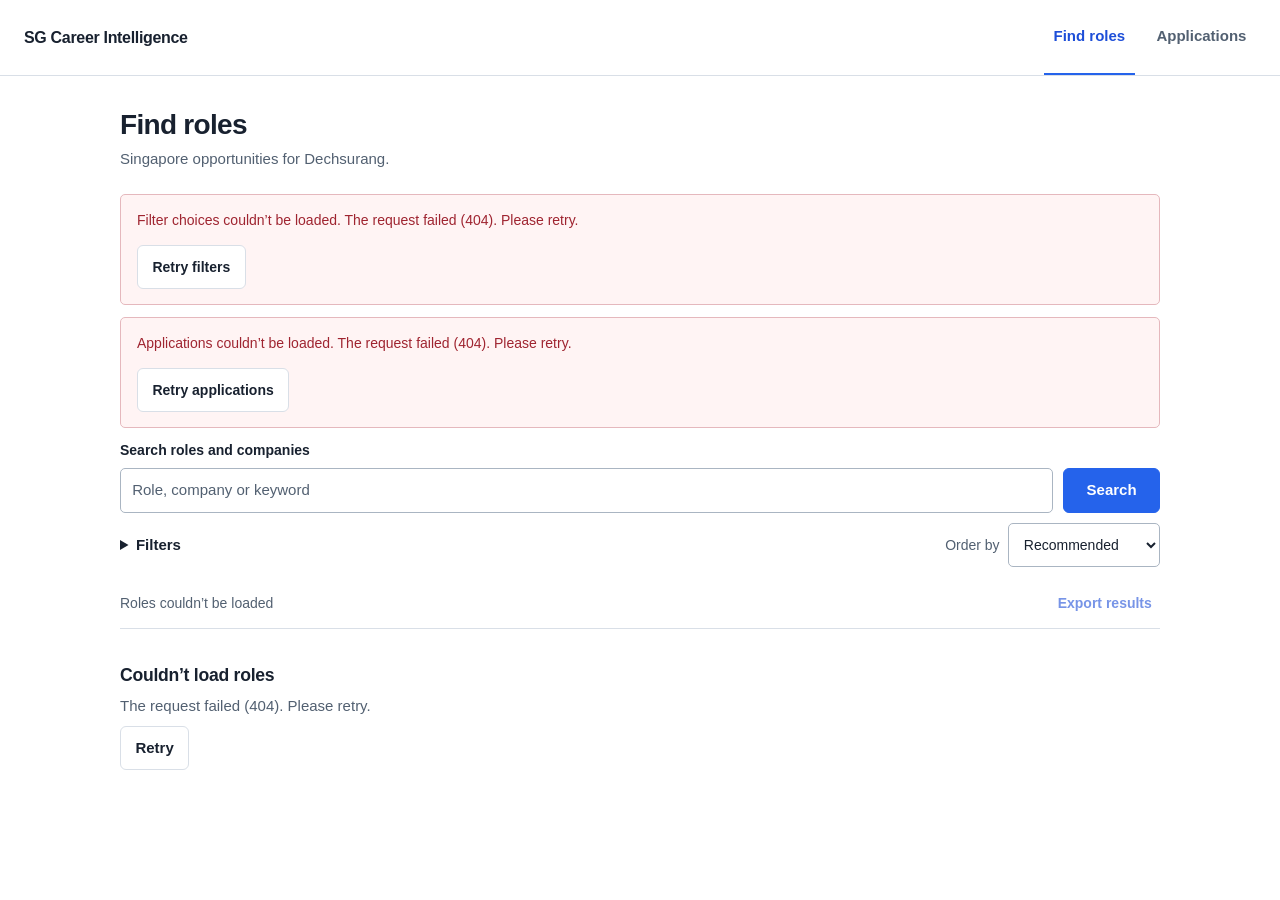
==== commit 1b94e231: "Build evidence-based career workspace with durable applications and source repair" ====
--- a/templates/index.html
+++ b/templates/index.html
@@ -1,2951 +1,74 @@
 <!DOCTYPE html>
 <html lang="en">
 <head>
-    <meta charset="UTF-8">
-    <meta name="viewport" content="width=device-width, initial-scale=1.0">
-    <title>Singapore Career Intelligence | Executive Placement Workspace</title>
-    <link rel="preconnect" href="https://fonts.googleapis.com">
-    <link rel="preconnect" href="https://fonts.gstatic.com" crossorigin>
-    <link href="https://fonts.googleapis.com/css2?family=Inter:wght@400;500;600;700;800&family=JetBrains+Mono:wght@400;500&display=swap" rel="stylesheet">
-    <style>
-        :root {
-            --bg-canvas: #F8F9FA;
-            --surface: #FFFFFF;
-            --surface-subtle: #F9FAFB;
-            --surface-hover: #F3F4F6;
-            --border-subtle: #E5E7EB;
-            --border-strong: #D1D5DB;
-            
-            --text-primary: #111827;
-            --text-secondary: #4B5563;
-            --text-tertiary: #6B7280;
-            --text-inverse: #FFFFFF;
-            
-            --accent-primary: #2563EB;
-            --accent-hover: #1D4ED8;
-            --accent-subtle: #EFF6FF;
-            --accent-border: #BFDBFE;
-            
-            --success-text: #065F46;
-            --success-bg: #ECFDF5;
-            --success-border: #A7F3D0;
-            
-            --warning-text: #92400E;
-            --warning-bg: #FFFBEB;
-            --warning-border: #FDE68A;
-            
-            --shadow-xs: 0 1px 2px 0 rgba(16, 24, 40, 0.05);
-            --shadow-sm: 0 1px 3px 0 rgba(16, 24, 40, 0.1), 0 1px 2px -1px rgba(16, 24, 40, 0.1);
-            --shadow-md: 0 4px 6px -1px rgba(16, 24, 40, 0.1), 0 2px 4px -2px rgba(16, 24, 40, 0.1);
-            --shadow-lg: 0 12px 16px -4px rgba(16, 24, 40, 0.08), 0 4px 6px -2px rgba(16, 24, 40, 0.03);
-            --shadow-drawer: -8px 0 24px -4px rgba(16, 24, 40, 0.12);
-            
-            --radius-sm: 6px;
-            --radius-md: 8px;
-            --radius-lg: 12px;
-            --radius-full: 9999px;
-            
-            --font-sans: 'Inter', -apple-system, BlinkMacSystemFont, "Segoe UI", Roboto, sans-serif;
-            --font-mono: 'JetBrains Mono', monospace;
-        }
-
-        * { box-sizing: border-box; margin: 0; padding: 0; }
-        
-        body {
-            font-family: var(--font-sans);
-            background-color: var(--bg-canvas);
-            color: var(--text-primary);
-            line-height: 1.5;
-            -webkit-font-smoothing: antialiased;
-            overflow-x: hidden;
-        }
-
-        /* ------------------ Top Navigation Bar ------------------ */
-        .top-navbar {
-            background: var(--surface);
-            border-bottom: 1px solid var(--border-subtle);
-            position: sticky;
-            top: 0;
-            z-index: 40;
-        }
-        .nav-inner {
-            max-width: 1400px;
-            margin: 0 auto;
-            padding: 12px 24px;
-            display: flex;
-            justify-content: space-between;
-            align-items: center;
-            flex-wrap: wrap;
-            gap: 12px;
-        }
-        .brand-cluster {
-            display: flex;
-            align-items: center;
-            gap: 12px;
-        }
-        .brand-icon {
-            width: 28px;
-            height: 28px;
-            background: var(--accent-primary);
-            border-radius: var(--radius-sm);
-            display: flex;
-            align-items: center;
-            justify-content: center;
-            font-weight: 700;
-            font-size: 13px;
-            color: #FFFFFF;
-            letter-spacing: -0.02em;
-        }
-        .brand-name {
-            font-size: 15px;
-            font-weight: 700;
-            letter-spacing: -0.02em;
-            color: var(--text-primary);
-        }
-        .brand-pill {
-            font-size: 11px;
-            font-weight: 600;
-            background: var(--surface-subtle);
-            color: var(--text-secondary);
-            padding: 2px 8px;
-            border-radius: var(--radius-full);
-            border: 1px solid var(--border-subtle);
-        }
-        .nav-actions {
-            display: flex;
-            align-items: center;
-            gap: 10px;
-            flex-wrap: wrap;
-        }
-        .auth-badge {
-            font-size: 12px;
-            color: var(--text-secondary);
-            background: var(--surface-subtle);
-            padding: 5px 12px;
-            border-radius: var(--radius-full);
-            border: 1px solid var(--border-subtle);
-            display: flex;
-            align-items: center;
-            gap: 6px;
-        }
-        .auth-badge strong {
-            color: var(--text-primary);
-        }
-        .btn-export {
-            font-size: 12px;
-            font-weight: 600;
-            padding: 6px 12px;
-            border-radius: var(--radius-sm);
-            text-decoration: none;
-            display: inline-flex;
-            align-items: center;
-            gap: 6px;
-            transition: all 0.15s ease;
-            cursor: pointer;
-            border: 1px solid var(--border-subtle);
-            background: var(--surface);
-            color: var(--text-secondary);
-        }
-        .btn-export:hover {
-            background: var(--surface-subtle);
-            color: var(--text-primary);
-            border-color: var(--border-strong);
-        }
-
-        /* ------------------ Candidate Executive Strip ------------------ */
-        .candidate-bar {
-            background: var(--surface);
-            border-bottom: 1px solid var(--border-subtle);
-            padding: 20px 24px;
-        }
-        .candidate-bar-inner {
-            max-width: 1400px;
-            margin: 0 auto;
-            display: flex;
-            justify-content: space-between;
-            align-items: center;
-            flex-wrap: wrap;
-            gap: 16px;
-        }
-        .candidate-identity {
-            display: flex;
-            align-items: center;
-            gap: 16px;
-        }
-        .candidate-avatar {
-            width: 44px;
-            height: 44px;
-            border-radius: var(--radius-full);
-            background: var(--accent-subtle);
-            color: var(--accent-primary);
-            border: 1px solid var(--accent-border);
-            display: flex;
-            align-items: center;
-            justify-content: center;
-            font-weight: 700;
-            font-size: 16px;
-            letter-spacing: -0.02em;
-        }
-        .candidate-details {
-            max-width: 820px;
-        }
-        .candidate-headline {
-            display: flex;
-            align-items: center;
-            gap: 10px;
-            flex-wrap: wrap;
-            margin-bottom: 4px;
-        }
-        .candidate-title {
-            font-size: 18px;
-            font-weight: 700;
-            letter-spacing: -0.02em;
-            color: var(--text-primary);
-        }
-        .candidate-status-badge {
-            font-size: 11px;
-            font-weight: 600;
-            color: var(--success-text);
-            background: var(--success-bg);
-            border: 1px solid var(--success-border);
-            padding: 2px 8px;
-            border-radius: var(--radius-full);
-        }
-        .candidate-narrative {
-            font-size: 13px;
-            color: var(--text-secondary);
-            line-height: 1.5;
-        }
-        .candidate-quick-actions {
-            display: flex;
-            align-items: center;
-            gap: 8px;
-        }
-
-        /* ------------------ Consolidated Metrics & Command Strip ------------------ */
-        .metrics-section {
-            max-width: 1400px;
-            margin: 20px auto 0 auto;
-            padding: 0 24px;
-        }
-        .metrics-header-row {
-            display: flex;
-            justify-content: space-between;
-            align-items: center;
-            margin-bottom: 12px;
-            flex-wrap: wrap;
-            gap: 10px;
-        }
-        .metrics-toggle-group {
-            display: inline-flex;
-            background: var(--surface);
-            border: 1px solid var(--border-subtle);
-            border-radius: var(--radius-sm);
-            padding: 2px;
-        }
-        .metrics-toggle-btn {
-            border: none;
-            background: none;
-            padding: 5px 12px;
-            font-size: 12px;
-            font-weight: 600;
-            color: var(--text-secondary);
-            cursor: pointer;
-            border-radius: 4px;
-            transition: all 0.15s ease;
-        }
-        .metrics-toggle-btn.active {
-            background: var(--accent-subtle);
-            color: var(--accent-primary);
-        }
-        .metrics-grid {
-            display: grid;
-            grid-template-columns: repeat(auto-fit, minmax(220px, 1fr));
-            gap: 12px;
-            margin-bottom: 24px;
-        }
-        .metric-card {
-            background: var(--surface);
-            border: 1px solid var(--border-subtle);
-            border-radius: var(--radius-md);
-            padding: 14px 16px;
-            box-shadow: var(--shadow-xs);
-            transition: border-color 0.15s ease;
-        }
-        .metric-card:hover {
-            border-color: var(--border-strong);
-        }
-        .metric-label {
-            font-size: 11px;
-            font-weight: 600;
-            color: var(--text-tertiary);
-            text-transform: uppercase;
-            letter-spacing: 0.04em;
-            margin-bottom: 4px;
-            display: flex;
-            align-items: center;
-            justify-content: space-between;
-        }
-        .metric-num {
-            font-size: 22px;
-            font-weight: 700;
-            color: var(--text-primary);
-            letter-spacing: -0.02em;
-            font-variant-numeric: tabular-nums;
-        }
-        .metric-sub {
-            font-size: 12px;
-            color: var(--text-tertiary);
-            margin-top: 2px;
-        }
-
-        /* ------------------ Workspace Layout ------------------ */
-        .workspace-wrap {
-            max-width: 1400px;
-            margin: 0 auto;
-            padding: 0 24px 80px 24px;
-        }
-
-        /* ------------------ Tab Navigation ------------------ */
-        .tab-bar-container {
-            border-bottom: 1px solid var(--border-subtle);
-            margin-bottom: 20px;
-            display: flex;
-            justify-content: space-between;
-            align-items: center;
-            flex-wrap: wrap;
-            gap: 14px;
-        }
-        .tab-group {
-            display: flex;
-            gap: 4px;
-        }
-        .tab-btn {
-            background: none;
-            border: none;
-            padding: 10px 16px;
-            font-size: 13px;
-            font-weight: 600;
-            color: var(--text-secondary);
-            cursor: pointer;
-            position: relative;
-            display: inline-flex;
-            align-items: center;
-            gap: 8px;
-            transition: color 0.15s ease;
-        }
-        .tab-btn:hover {
-            color: var(--text-primary);
-        }
-        .tab-btn.active {
-            color: var(--accent-primary);
-        }
-        .tab-btn.active::after {
-            content: '';
-            position: absolute;
-            bottom: -1px;
-            left: 0;
-            right: 0;
-            height: 2px;
-            background: var(--accent-primary);
-        }
-        .tab-count {
-            font-size: 11px;
-            font-weight: 600;
-            padding: 1px 7px;
-            border-radius: var(--radius-full);
-            background: var(--surface-hover);
-            color: var(--text-secondary);
-        }
-        .tab-btn.active .tab-count {
-            background: var(--accent-subtle);
-            color: var(--accent-primary);
-        }
-
-        /* ------------------ Quick Preset Pills ------------------ */
-        .presets-row {
-            display: flex;
-            align-items: center;
-            gap: 6px;
-            flex-wrap: wrap;
-            margin-bottom: 14px;
-        }
-        .preset-label {
-            font-size: 12px;
-            font-weight: 600;
-            color: var(--text-tertiary);
-            margin-right: 4px;
-        }
-        .preset-pill {
-            background: var(--surface);
-            border: 1px solid var(--border-subtle);
-            border-radius: var(--radius-full);
-            padding: 4px 10px;
-            font-size: 12px;
-            font-weight: 500;
-            color: var(--text-secondary);
-            cursor: pointer;
-            transition: all 0.15s ease;
-            user-select: none;
-        }
-        .preset-pill:hover {
-            border-color: var(--accent-primary);
-            color: var(--accent-primary);
-            background: var(--accent-subtle);
-        }
-        .preset-pill.active {
-            background: var(--accent-primary);
-            color: #FFFFFF;
-            border-color: var(--accent-primary);
-        }
-
-        /* ------------------ Filter Panel (Explorer) ------------------ */
-        .filter-panel {
-            background: var(--surface);
-            border: 1px solid var(--border-subtle);
-            border-radius: var(--radius-md);
-            padding: 14px 16px;
-            margin-bottom: 20px;
-            box-shadow: var(--shadow-xs);
-        }
-        .filter-row {
-            display: grid;
-            grid-template-columns: 2fr 1.3fr 1fr 1fr auto;
-            gap: 10px;
-            align-items: center;
-        }
-        @media (max-width: 1024px) {
-            .filter-row { grid-template-columns: 1fr 1fr; }
-        }
-        @media (max-width: 640px) {
-            .filter-row { grid-template-columns: 1fr; }
-        }
-        .search-input-wrap {
-            position: relative;
-        }
-        .search-icon-svg {
-            position: absolute;
-            left: 12px;
-            top: 50%;
-            transform: translateY(-50%);
-            color: var(--text-tertiary);
-            pointer-events: none;
-        }
-        .search-clear-btn {
-            position: absolute;
-            right: 10px;
-            top: 50%;
-            transform: translateY(-50%);
-            background: none;
-            border: none;
-            font-size: 16px;
-            color: var(--text-tertiary);
-            cursor: pointer;
-            display: none;
-            padding: 2px;
-        }
-        .search-clear-btn:hover {
-            color: var(--text-primary);
-        }
-        .form-control {
-            width: 100%;
-            padding: 8px 12px;
-            font-size: 13px;
-            border: 1px solid var(--border-subtle);
-            border-radius: var(--radius-sm);
-            background: var(--surface);
-            color: var(--text-primary);
-            font-family: inherit;
-            transition: border-color 0.15s ease, box-shadow 0.15s ease;
-        }
-        .form-control:focus {
-            outline: none;
-            border-color: var(--accent-primary);
-            box-shadow: 0 0 0 2px var(--accent-subtle);
-        }
-        .search-input {
-            padding-left: 34px;
-            padding-right: 30px;
-        }
-        .btn-reset {
-            background: var(--surface-subtle);
-            border: 1px solid var(--border-subtle);
-            color: var(--text-secondary);
-            font-size: 12px;
-            font-weight: 600;
-            padding: 8px 12px;
-            border-radius: var(--radius-sm);
-            cursor: pointer;
-            transition: all 0.15s ease;
-            white-space: nowrap;
-        }
-        .btn-reset:hover {
-            background: var(--surface-hover);
-            color: var(--text-primary);
-        }
-
-        .active-chips-bar {
-            display: flex;
-            align-items: center;
-            gap: 6px;
-            flex-wrap: wrap;
-            margin-top: 10px;
-            padding-top: 10px;
-            border-top: 1px solid var(--border-subtle);
-        }
-        .filter-chip {
-            background: var(--accent-subtle);
-            color: var(--accent-primary);
-            border: 1px solid var(--accent-border);
-            font-size: 11px;
-            font-weight: 500;
-            padding: 2px 8px;
-            border-radius: var(--radius-full);
-            display: inline-flex;
-            align-items: center;
-            gap: 5px;
-        }
-        .chip-remove-btn {
-            background: none;
-            border: none;
-            color: var(--accent-primary);
-            cursor: pointer;
-            font-weight: 700;
-            font-size: 12px;
-            line-height: 1;
-            padding: 0 2px;
-        }
-        .clear-all-chips-btn {
-            background: none;
-            border: none;
-            color: var(--text-tertiary);
-            font-size: 11px;
-            font-weight: 500;
-            text-decoration: underline;
-            cursor: pointer;
-            margin-left: 4px;
-        }
-        .clear-all-chips-btn:hover {
-            color: var(--text-primary);
-        }
-
-        /* ------------------ Results Summary Bar ------------------ */
-        .results-summary-bar {
-            display: flex;
-            justify-content: space-between;
-            align-items: center;
-            font-size: 13px;
-            color: var(--text-secondary);
-            margin-bottom: 14px;
-            flex-wrap: wrap;
-            gap: 10px;
-        }
-        .results-summary-bar strong {
-            color: var(--text-primary);
-        }
-        .view-controls {
-            display: flex;
-            align-items: center;
-            gap: 10px;
-        }
-        .view-toggle-group {
-            display: inline-flex;
-            border: 1px solid var(--border-subtle);
-            border-radius: var(--radius-sm);
-            overflow: hidden;
-            background: var(--surface-subtle);
-        }
-        .view-toggle-btn {
-            border: none;
-            background: none;
-            padding: 5px 10px;
-            font-size: 12px;
-            font-weight: 600;
-            color: var(--text-secondary);
-            cursor: pointer;
-            display: inline-flex;
-            align-items: center;
-            gap: 4px;
-            transition: all 0.15s ease;
-        }
-        .view-toggle-btn.active {
-            background: var(--surface);
-            color: var(--accent-primary);
-            box-shadow: var(--shadow-xs);
-        }
-
-        /* ------------------ Job Cards Grid ------------------ */
-        .jobs-list {
-            display: grid;
-            grid-template-columns: 1fr;
-            gap: 12px;
-        }
-        .job-card {
-            background: var(--surface);
-            border: 1px solid var(--border-subtle);
-            border-radius: var(--radius-md);
-            padding: 18px 20px;
-            box-shadow: var(--shadow-xs);
-            transition: border-color 0.15s ease, box-shadow 0.15s ease;
-            position: relative;
-        }
-        .job-card:hover {
-            border-color: var(--border-strong);
-            box-shadow: var(--shadow-sm);
-        }
-        .card-header {
-            display: flex;
-            justify-content: space-between;
-            align-items: flex-start;
-            gap: 12px;
-            margin-bottom: 8px;
-            flex-wrap: wrap;
-        }
-        .card-badges {
-            display: flex;
-            align-items: center;
-            flex-wrap: wrap;
-            gap: 6px;
-        }
-        .badge {
-            font-size: 11px;
-            font-weight: 600;
-            padding: 2px 8px;
-            border-radius: var(--radius-full);
-            display: inline-flex;
-            align-items: center;
-            gap: 4px;
-        }
-        .badge-score {
-            background: var(--success-bg);
-            color: var(--success-text);
-            border: 1px solid var(--success-border);
-        }
-        .badge-priority {
-            background: var(--surface-subtle);
-            color: var(--text-secondary);
-            border: 1px solid var(--border-subtle);
-        }
-        .badge-thai {
-            background: var(--accent-subtle);
-            color: var(--accent-primary);
-            border: 1px solid var(--accent-border);
-        }
-        .badge-source {
-            background: var(--surface-subtle);
-            color: var(--text-tertiary);
-            border: 1px solid var(--border-subtle);
-            font-weight: 500;
-        }
-        .badge-status {
-            background: #FAF5FF;
-            color: #7E22CE;
-            border: 1px solid #E9D5FF;
-        }
-        .card-salary {
-            font-size: 13px;
-            font-weight: 600;
-            color: var(--success-text);
-            font-variant-numeric: tabular-nums;
-            background: var(--success-bg);
-            padding: 2px 8px;
-            border-radius: var(--radius-sm);
-            border: 1px solid var(--success-border);
-        }
-        .card-salary.not-disclosed {
-            color: var(--text-tertiary);
-            background: var(--surface-subtle);
-            border-color: var(--border-subtle);
-            font-weight: 500;
-            font-size: 12px;
-        }
-
-        .card-title-row {
-            margin-bottom: 4px;
-        }
-        .card-title {
-            font-size: 16px;
-            font-weight: 600;
-            color: var(--text-primary);
-            cursor: pointer;
-            transition: color 0.15s ease;
-            text-decoration: none;
-            display: inline-block;
-            letter-spacing: -0.01em;
-        }
-        .card-title:hover {
-            color: var(--accent-primary);
-        }
-        .card-company-meta {
-            font-size: 13px;
-            color: var(--text-secondary);
-            margin-bottom: 10px;
-            line-height: 1.4;
-        }
-        .card-company-name {
-            font-weight: 600;
-            color: var(--text-primary);
-        }
-
-        .card-strategy-box {
-            background: var(--surface-subtle);
-            border-left: 2px solid var(--accent-primary);
-            border-radius: 0 var(--radius-sm) var(--radius-sm) 0;
-            padding: 8px 12px;
-            margin-bottom: 12px;
-            font-size: 13px;
-        }
-        .strategy-row {
-            margin-bottom: 2px;
-            line-height: 1.4;
-        }
-        .strategy-row:last-child {
-            margin-bottom: 0;
-        }
-        .strategy-label {
-            font-weight: 600;
-            color: var(--text-primary);
-            margin-right: 4px;
-        }
-        .strategy-text {
-            color: var(--text-secondary);
-        }
-
-        .card-footer {
-            display: flex;
-            justify-content: space-between;
-            align-items: center;
-            border-top: 1px solid var(--border-subtle);
-            padding-top: 10px;
-            flex-wrap: wrap;
-            gap: 8px;
-        }
-        .card-actions-left {
-            display: flex;
-            align-items: center;
-            gap: 6px;
-        }
-        .btn-inspect {
-            background: var(--surface);
-            color: var(--text-secondary);
-            border: 1px solid var(--border-subtle);
-            padding: 5px 10px;
-            font-size: 12px;
-            font-weight: 600;
-            border-radius: var(--radius-sm);
-            cursor: pointer;
-            transition: all 0.15s ease;
-            display: inline-flex;
-            align-items: center;
-            gap: 4px;
-        }
-        .btn-inspect:hover {
-            background: var(--surface-hover);
-            color: var(--text-primary);
-            border-color: var(--border-strong);
-        }
-        .btn-star {
-            background: var(--surface);
-            color: var(--text-tertiary);
-            border: 1px solid var(--border-subtle);
-            padding: 5px 10px;
-            font-size: 12px;
-            font-weight: 600;
-            border-radius: var(--radius-sm);
-            cursor: pointer;
-            transition: all 0.15s ease;
-            display: inline-flex;
-            align-items: center;
-            gap: 4px;
-        }
-        .btn-star:hover {
-            color: var(--warning-text);
-            border-color: var(--warning-border);
-        }
-        .btn-star.starred {
-            background: var(--warning-bg);
-            color: var(--warning-text);
-            border-color: var(--warning-border);
-        }
-        .btn-apply-direct {
-            background: var(--accent-primary);
-            color: #FFFFFF;
-            text-decoration: none;
-            padding: 6px 12px;
-            font-size: 12px;
-            font-weight: 600;
-            border-radius: var(--radius-sm);
-            transition: background 0.15s ease;
-            display: inline-flex;
-            align-items: center;
-            gap: 4px;
-        }
-        .btn-apply-direct:hover {
-            background: var(--accent-hover);
-        }
-
-        /* ------------------ Recruiter Table View ------------------ */
-        .table-responsive {
-            background: var(--surface);
-            border: 1px solid var(--border-subtle);
-            border-radius: var(--radius-md);
-            overflow-x: auto;
-            box-shadow: var(--shadow-xs);
-        }
-        .recruiter-table {
-            width: 100%;
-            border-collapse: collapse;
-            text-align: left;
-            font-size: 13px;
-        }
-        .recruiter-table th {
-            background: var(--surface-subtle);
-            color: var(--text-secondary);
-            font-weight: 600;
-            padding: 10px 14px;
-            border-bottom: 1px solid var(--border-subtle);
-            white-space: nowrap;
-        }
-        .recruiter-table td {
-            padding: 10px 14px;
-            border-bottom: 1px solid var(--border-subtle);
-            vertical-align: middle;
-        }
-        .recruiter-table tr:hover td {
-            background: var(--surface-subtle);
-        }
-        .table-title-link {
-            font-weight: 600;
-            color: var(--text-primary);
-            text-decoration: none;
-            display: block;
-        }
-        .table-title-link:hover {
-            color: var(--accent-primary);
-        }
-        .table-company-sub {
-            font-size: 12px;
-            color: var(--text-tertiary);
-        }
-
-        /* ------------------ Shortlist Sub-Filters & Notes ------------------ */
-        .shortlist-tabs {
-            display: flex;
-            gap: 6px;
-            flex-wrap: wrap;
-            margin-bottom: 14px;
-        }
-        .shortlist-tab-btn {
-            background: var(--surface);
-            border: 1px solid var(--border-subtle);
-            border-radius: var(--radius-full);
-            padding: 4px 10px;
-            font-size: 12px;
-            font-weight: 500;
-            color: var(--text-secondary);
-            cursor: pointer;
-            transition: all 0.15s ease;
-        }
-        .shortlist-tab-btn.active {
-            background: var(--text-primary);
-            color: #FFFFFF;
-            border-color: var(--text-primary);
-        }
-        .notes-area {
-            width: 100%;
-            background: var(--surface);
-            border: 1px solid var(--border-subtle);
-            border-radius: var(--radius-sm);
-            padding: 8px 10px;
-            font-size: 12px;
-            font-family: inherit;
-            margin-top: 6px;
-            resize: vertical;
-            min-height: 50px;
-            color: var(--text-primary);
-        }
-        .notes-area:focus {
-            outline: none;
-            border-color: var(--accent-primary);
-        }
-
-        /* ------------------ Pagination ------------------ */
-        .pagination-container {
-            display: flex;
-            justify-content: space-between;
-            align-items: center;
-            margin-top: 20px;
-            padding-top: 14px;
-            border-top: 1px solid var(--border-subtle);
-            flex-wrap: wrap;
-            gap: 12px;
-        }
-        .pagination-info {
-            font-size: 13px;
-            color: var(--text-tertiary);
-        }
-        .pagination-controls {
-            display: flex;
-            align-items: center;
-            gap: 6px;
-        }
-        .btn-page {
-            background: var(--surface);
-            border: 1px solid var(--border-subtle);
-            color: var(--text-secondary);
-            padding: 5px 10px;
-            font-size: 12px;
-            font-weight: 600;
-            border-radius: var(--radius-sm);
-            cursor: pointer;
-            transition: all 0.15s ease;
-        }
-        .btn-page:hover:not(:disabled) {
-            background: var(--surface-hover);
-            color: var(--text-primary);
-            border-color: var(--border-strong);
-        }
-        .btn-page:disabled {
-            opacity: 0.4;
-            cursor: not-allowed;
-        }
-
-        /* ------------------ Slide-Over Role Dossier Drawer ------------------ */
-        .drawer-overlay {
-            position: fixed;
-            top: 0; left: 0; right: 0; bottom: 0;
-            background: rgba(17, 24, 39, 0.4);
-            backdrop-filter: blur(2px);
-            z-index: 50;
-            opacity: 0;
-            visibility: hidden;
-            transition: opacity 0.2s ease, visibility 0.2s ease;
-        }
-        .drawer-overlay.open {
-            opacity: 1;
-            visibility: visible;
-        }
-        .drawer-panel {
-            position: fixed;
-            top: 0; right: 0; bottom: 0;
-            width: 100%;
-            max-width: 680px;
-            background: var(--surface);
-            box-shadow: var(--shadow-drawer);
-            z-index: 51;
-            transform: translateX(100%);
-            transition: transform 0.25s cubic-bezier(0.16, 1, 0.3, 1);
-            display: flex;
-            flex-direction: column;
-        }
-        .drawer-overlay.open .drawer-panel {
-            transform: translateX(0);
-        }
-        .drawer-header {
-            padding: 16px 20px;
-            border-bottom: 1px solid var(--border-subtle);
-            display: flex;
-            justify-content: space-between;
-            align-items: flex-start;
-            gap: 12px;
-            background: var(--surface);
-        }
-        .drawer-header-left {
-            flex: 1;
-        }
-        .btn-drawer-close {
-            background: none;
-            border: none;
-            font-size: 20px;
-            line-height: 1;
-            color: var(--text-tertiary);
-            cursor: pointer;
-            padding: 4px;
-            border-radius: var(--radius-sm);
-            transition: color 0.15s ease;
-        }
-        .btn-drawer-close:hover {
-            color: var(--text-primary);
-        }
-        .drawer-body {
-            flex: 1;
-            overflow-y: auto;
-            padding: 20px;
-            line-height: 1.5;
-        }
-        .drawer-section {
-            margin-bottom: 20px;
-            padding-bottom: 16px;
-            border-bottom: 1px solid var(--border-subtle);
-        }
-        .drawer-section:last-child {
-            border-bottom: none;
-            margin-bottom: 0;
-        }
-        .drawer-section-title {
-            font-size: 12px;
-            font-weight: 600;
-            text-transform: uppercase;
-            letter-spacing: 0.04em;
-            color: var(--text-tertiary);
-            margin-bottom: 8px;
-            display: flex;
-            align-items: center;
-            justify-content: space-between;
-        }
-        .dossier-pill-box {
-            background: var(--surface-subtle);
-            border: 1px solid var(--border-subtle);
-            border-radius: var(--radius-sm);
-            padding: 12px;
-            font-size: 13px;
-            color: var(--text-primary);
-        }
-        .dossier-pill-box strong {
-            color: var(--accent-primary);
-        }
-        .drawer-footer {
-            padding: 12px 20px;
-            border-top: 1px solid var(--border-subtle);
-            background: var(--surface);
-            display: flex;
-            justify-content: space-between;
-            align-items: center;
-            gap: 10px;
-            flex-wrap: wrap;
-        }
-
-        /* ------------------ Candidate Alignment Matrix ------------------ */
-        .scorecard-container {
-            background: var(--surface-subtle);
-            border: 1px solid var(--border-subtle);
-            border-radius: var(--radius-md);
-            padding: 14px;
-            margin-bottom: 14px;
-        }
-        .scorecard-header {
-            display: flex;
-            justify-content: space-between;
-            align-items: center;
-            margin-bottom: 10px;
-            border-bottom: 1px solid var(--border-subtle);
-            padding-bottom: 8px;
-        }
-        .scorecard-grid {
-            display: grid;
-            grid-template-columns: repeat(auto-fit, minmax(130px, 1fr));
-            gap: 8px;
-            margin-bottom: 10px;
-        }
-        .scorecard-item {
-            background: var(--surface);
-            border: 1px solid var(--border-subtle);
-            border-radius: var(--radius-sm);
-            padding: 8px 10px;
-        }
-        .scorecard-item-label {
-            font-size: 10px;
-            font-weight: 600;
-            text-transform: uppercase;
-            color: var(--text-tertiary);
-            margin-bottom: 2px;
-        }
-        .scorecard-item-value {
-            font-size: 12px;
-            font-weight: 600;
-            color: var(--text-primary);
-        }
-        .skills-chips-wrap {
-            display: flex;
-            flex-wrap: wrap;
-            gap: 5px;
-            margin-top: 6px;
-        }
-
-        /* Stage Selector */
-        .stage-selector-bar {
-            display: flex;
-            gap: 4px;
-            flex-wrap: wrap;
-            margin-bottom: 12px;
-            background: var(--surface-subtle);
-            padding: 3px;
-            border-radius: var(--radius-sm);
-            border: 1px solid var(--border-subtle);
-        }
-        .stage-select-btn {
-            flex: 1;
-            min-width: 70px;
-            background: none;
-            border: none;
-            font-size: 11px;
-            font-weight: 600;
-            color: var(--text-secondary);
-            padding: 5px 4px;
-            border-radius: 4px;
-            cursor: pointer;
-            transition: all 0.15s ease;
-            text-align: center;
-        }
-        .stage-select-btn:hover {
-            color: var(--text-primary);
-            background: var(--surface);
-        }
-        .stage-select-btn.active {
-            background: var(--surface);
-            color: var(--accent-primary);
-            box-shadow: var(--shadow-xs);
-        }
-
-        /* Outreach Generator */
-        .outreach-tabs {
-            display: flex;
-            gap: 4px;
-            border-bottom: 1px solid var(--border-subtle);
-            margin-bottom: 8px;
-        }
-        .outreach-tab-btn {
-            background: none;
-            border: none;
-            padding: 6px 12px;
-            font-size: 12px;
-            font-weight: 600;
-            color: var(--text-secondary);
-            cursor: pointer;
-            border-bottom: 2px solid transparent;
-            transition: all 0.15s ease;
-        }
-        .outreach-tab-btn.active {
-            color: var(--accent-primary);
-            border-bottom-color: var(--accent-primary);
-        }
-        .outreach-content-box {
-            background: var(--surface-subtle);
-            border: 1px solid var(--border-subtle);
-            border-radius: var(--radius-sm);
-            padding: 12px 14px;
-            font-size: 13px;
-            color: var(--text-primary);
-            white-space: pre-line;
-            line-height: 1.6;
-            min-height: 110px;
-        }
-
-        /* ------------------ Kanban Velocity Board ------------------ */
-        .kanban-view-controls {
-            display: flex;
-            justify-content: space-between;
-            align-items: center;
-            margin-bottom: 16px;
-            flex-wrap: wrap;
-            gap: 10px;
-        }
-        .kanban-board {
-            display: grid;
-            grid-template-columns: repeat(5, 1fr);
-            gap: 12px;
-            align-items: start;
-            overflow-x: auto;
-            padding-bottom: 16px;
-        }
-        @media (max-width: 1200px) {
-            .kanban-board {
-                grid-template-columns: repeat(5, minmax(240px, 1fr));
-            }
-        }
-        .kanban-col {
-            background: var(--surface-subtle);
-            border: 1px solid var(--border-subtle);
-            border-radius: var(--radius-md);
-            padding: 10px;
-            min-height: 460px;
-            display: flex;
-            flex-direction: column;
-            gap: 8px;
-        }
-        .kanban-col-header {
-            display: flex;
-            justify-content: space-between;
-            align-items: center;
-            padding-bottom: 6px;
-            border-bottom: 1px solid var(--border-subtle);
-            font-size: 12px;
-            font-weight: 600;
-            color: var(--text-primary);
-        }
-        .kanban-col-count {
-            background: var(--surface);
-            border: 1px solid var(--border-subtle);
-            padding: 1px 6px;
-            border-radius: var(--radius-full);
-            font-size: 11px;
-            font-weight: 600;
-            color: var(--text-secondary);
-        }
-        .kanban-card {
-            background: var(--surface);
-            border: 1px solid var(--border-subtle);
-            border-radius: var(--radius-sm);
-            padding: 10px;
-            box-shadow: var(--shadow-xs);
-            transition: border-color 0.15s ease;
-        }
-        .kanban-card:hover {
-            border-color: var(--border-strong);
-        }
-        .kanban-card-title {
-            font-size: 13px;
-            font-weight: 600;
-            color: var(--text-primary);
-            cursor: pointer;
-            margin-bottom: 2px;
-            line-height: 1.3;
-        }
-        .kanban-card-title:hover {
-            color: var(--accent-primary);
-        }
-        .kanban-card-company {
-            font-size: 12px;
-            color: var(--text-secondary);
-            margin-bottom: 6px;
-        }
-        .kanban-card-actions {
-            display: flex;
-            justify-content: space-between;
-            align-items: center;
-            border-top: 1px solid var(--border-subtle);
-            padding-top: 6px;
-            margin-top: 6px;
-        }
-        .kanban-advance-btn {
-            background: var(--surface-subtle);
-            border: 1px solid var(--border-subtle);
-            font-size: 11px;
-            font-weight: 600;
-            color: var(--text-secondary);
-            padding: 2px 6px;
-            border-radius: 4px;
-            cursor: pointer;
-            transition: all 0.15s ease;
-        }
-        .kanban-advance-btn:hover {
-            background: var(--accent-primary);
-            color: #FFFFFF;
-            border-color: var(--accent-primary);
-        }
-
-        /* ------------------ Toast Notification ------------------ */
-        .toast {
-            position: fixed;
-            bottom: 24px;
-            right: 24px;
-            background: var(--text-primary);
-            color: #FFFFFF;
-            padding: 10px 16px;
-            border-radius: var(--radius-sm);
-            box-shadow: var(--shadow-lg);
-            font-size: 13px;
-            font-weight: 500;
-            z-index: 99;
-            transform: translateY(100px);
-            opacity: 0;
-            transition: all 0.2s ease;
-            pointer-events: none;
-        }
-        .toast.show {
-            transform: translateY(0);
-            opacity: 1;
-        }
-
-        /* ------------------ Audit Modal ------------------ */
-        .modal-overlay {
-            position: fixed;
-            top: 0; left: 0; right: 0; bottom: 0;
-            background: rgba(17, 24, 39, 0.4);
-            backdrop-filter: blur(2px);
-            z-index: 60;
-            display: none;
-            align-items: center;
-            justify-content: center;
-            padding: 20px;
-        }
-        .modal-overlay.open {
-            display: flex;
-        }
-        .modal-card {
-            background: var(--surface);
-            border-radius: var(--radius-md);
-            max-width: 600px;
-            width: 100%;
-            padding: 22px;
-            box-shadow: var(--shadow-lg);
-            border: 1px solid var(--border-subtle);
-        }
-        .modal-header {
-            display: flex;
-            justify-content: space-between;
-            align-items: center;
-            margin-bottom: 14px;
-        }
-        .modal-title {
-            font-size: 16px;
-            font-weight: 700;
-            color: var(--text-primary);
-        }
-
-        /* ------------------ Footer ------------------ */
-        footer {
-            background: var(--surface);
-            color: var(--text-tertiary);
-            padding: 24px;
-            border-top: 1px solid var(--border-subtle);
-            font-size: 12px;
-        }
-        .footer-inner {
-            max-width: 1400px;
-            margin: 0 auto;
-            display: flex;
-            justify-content: space-between;
-            align-items: center;
-            flex-wrap: wrap;
-            gap: 12px;
-        }
-        .footer-link-btn {
-            background: none;
-            border: none;
-            color: var(--text-tertiary);
-            font-size: 12px;
-            text-decoration: underline;
-            cursor: pointer;
-        }
-        .footer-link-btn:hover {
-            color: var(--text-primary);
-        }
-
-        /* Empty state */
-        .empty-state {
-            text-align: center;
-            padding: 48px 20px;
-            background: var(--surface);
-            border: 1px dashed var(--border-subtle);
-            border-radius: var(--radius-md);
-        }
-        .empty-title {
-            font-size: 14px;
-            font-weight: 600;
-            color: var(--text-primary);
-            margin-bottom: 4px;
-        }
-        .empty-sub {
-            font-size: 13px;
-            color: var(--text-tertiary);
-        }
-
-        /* Keyboard legend */
-        .keyboard-legend {
-            position: fixed;
-            bottom: 20px;
-            left: 20px;
-            background: var(--surface);
-            color: var(--text-secondary);
-            border: 1px solid var(--border-subtle);
-            padding: 4px 10px;
-            border-radius: var(--radius-sm);
-            font-size: 11px;
-            font-weight: 500;
-            z-index: 30;
-            display: flex;
-            align-items: center;
-            gap: 6px;
-            box-shadow: var(--shadow-sm);
-        }
-        .kbd-key {
-            background: var(--surface-subtle);
-            border: 1px solid var(--border-subtle);
-            border-radius: 3px;
-            padding: 1px 4px;
-            font-family: var(--font-mono);
-            font-size: 10px;
-            color: var(--text-primary);
-        }
-    </style>
+  <meta charset="utf-8">
+  <meta name="viewport" content="width=device-width, initial-scale=1">
+  <meta name="color-scheme" content="light">
+  <title>Find roles · SG Career Intelligence</title>
+  <link rel="stylesheet" href="/static/workspace.css">
+  <script src="/static/workspace.js" defer></script>
 </head>
 <body>
-
-    <!-- 1. Top Navigation Bar -->
-    <header class="top-navbar">
-        <div class="nav-inner">
-            <div class="brand-cluster">
-                <div class="brand-icon">SG</div>
-                <div class="brand-name">Singapore Career Directory</div>
-                <span class="brand-pill">Executive Workspace</span>
-            </div>
-
-            <div class="nav-actions">
-                <div class="auth-badge">
-                    Authenticated as: <strong>__SAFE_USER__</strong>
-                </div>
-                <a href="/download/excel" class="btn-export" title="Download Excel database">
-                    <svg width="13" height="13" viewBox="0 0 24 24" fill="none" stroke="currentColor" stroke-width="2"><path d="M21 15v4a2 2 0 0 1-2 2H5a2 2 0 0 1-2-2v-4"/><polyline points="7 10 12 15 17 10"/><line x1="12" y1="15" x2="12" y2="3"/></svg>
-                    <span>Excel</span>
-                </a>
-                <a href="/download/csv" class="btn-export" title="Download CSV database">
-                    <svg width="13" height="13" viewBox="0 0 24 24" fill="none" stroke="currentColor" stroke-width="2"><path d="M21 15v4a2 2 0 0 1-2 2H5a2 2 0 0 1-2-2v-4"/><polyline points="7 10 12 15 17 10"/><line x1="12" y1="15" x2="12" y2="3"/></svg>
-                    <span>CSV</span>
-                </a>
-            </div>
+  <a class="skip-link" href="#workspace-heading">Skip to workspace</a>
+  <header class="site-header" id="site-header">
+    <a class="wordmark" href="/">SG Career Intelligence</a>
+    <nav aria-label="Workspace">
+      <a href="/?view=find" id="nav-find" aria-current="page">Find roles</a>
+      <a href="/?view=applications" id="nav-applications">Applications</a>
+    </nav>
+  </header>
+  <div class="workspace" id="workspace">
+    <main id="main-content">
+      <div class="page-heading">
+        <h1 id="workspace-heading" tabindex="-1">Find roles</h1>
+        <p id="workspace-intro">Singapore opportunities for Dechsurang.</p>
+      </div>
+      <div id="global-notices" aria-live="polite"></div>
+      <section id="find-view" aria-label="Find roles">
+        <form id="search-form" role="search">
+          <label class="search-label" for="search-query">Search roles and companies</label>
+          <div class="search-line">
+            <input id="search-query" name="q" type="search" placeholder="Role, company or keyword" autocomplete="off">
+            <button class="primary" type="submit">Search</button>
+          </div>
+          <div class="filter-bar">
+            <details id="filter-details">
+              <summary>Filters <span id="filter-count"></span></summary>
+              <div class="filter-fields">
+                <label>Job family<select name="category" id="category-filter"><option value="">All job families</option></select></label>
+                <label>Fit<select name="fit" id="fit-filter"><option value="">All assessments</option><option>Relevant</option><option>Adjacent</option><option>Check requirements</option><option>Not suitable</option></select></label>
+                <label>Thai relevance<select name="thai_relevance" id="thai-filter"><option value="">Any relevance</option><option value="required">Thai required</option><option value="preferred">Thai preferred</option><option value="context">Thailand market context</option></select></label>
+                <label>Employment type<select name="employment_type" id="employment-filter"><option value="">Any employment type</option></select></label>
+                <label>Opportunity type<select name="opportunity_type" id="opportunity-filter"><option value="salaried">Salaried opportunities</option><option value="freelance">Freelance assignments</option><option value="all">All opportunities</option></select></label>
+                <label>Minimum monthly salary (S$)<input name="min_salary" id="salary-filter" type="number" min="0" step="100" placeholder="No minimum"></label>
+                <label class="checkbox-label"><input name="salary_only" id="salary-only-filter" type="checkbox"> Advertised salary only</label>
+                <p class="field-help">Monthly filters use the advertised minimum. Daily and hourly rates keep their original units.</p>
+                <button id="clear-filters" class="text-button" type="button">Clear filters</button>
+              </div>
+            </details>
+            <label class="sort-label">Order by<select name="sort_by" id="sort-filter"><option value="recommended">Recommended</option><option value="freshness">Recently verified</option><option value="salary">Advertised salary</option></select></label>
+          </div>
+        </form>
+        <div class="list-toolbar">
+          <p id="results-status" role="status" aria-live="polite">Loading roles…</p>
+          <button id="export-search" class="text-button" type="button">Export results</button>
         </div>
-    </header>
-
-    <!-- 2. Consolidated Candidate Executive Bar -->
-    <section class="candidate-bar">
-        <div class="candidate-bar-inner">
-            <div class="candidate-identity">
-                <div class="candidate-avatar">DK</div>
-                <div class="candidate-details">
-                    <div class="candidate-headline">
-                        <h1 class="candidate-title">Dechsurang Kawintra</h1>
-                        <span class="candidate-status-badge">Active Placement Cycle</span>
-                    </div>
-                    <p class="candidate-narrative">
-                        MSc Marketing graduate from Nanyang Technological University holding Singapore Permanent Residency with full statutory employment parity and bilingual fluency in Thai and English.
-                    </p>
-                </div>
-            </div>
-            <div class="candidate-quick-actions">
-                <button class="btn-export" onclick="switchTab('shortlist')">
-                    <span>View Application Pipeline</span>
-                </button>
-            </div>
+        <div id="job-list" class="role-list" aria-busy="true"></div>
+        <button id="load-more" class="load-more" type="button" hidden>Load more roles</button>
+      </section>
+      <section id="applications-view" aria-label="Applications" hidden>
+        <div class="applications-toolbar">
+          <label>Stage<select id="stage-filter"><option value="">All stages</option><option>Saved</option><option>Preparing</option><option>Applied</option><option>Interviewing</option><option>Offer</option><option>Closed</option></select></label>
+          <button id="export-applications" class="text-button" type="button" disabled>Export shown applications</button>
         </div>
-    </section>
-
-    <!-- 3. Consolidated Metrics Strip -->
-    <section class="metrics-section">
-        <div class="metrics-header-row">
-            <div class="metrics-toggle-group">
-                <button class="metrics-toggle-btn active" id="btn-metric-market" onclick="switchMetricsMode('market')">Market Intelligence</button>
-                <button class="metrics-toggle-btn" id="btn-metric-pipeline" onclick="switchMetricsMode('pipeline')">My Application Pipeline</button>
-            </div>
-        </div>
-
-        <div class="metrics-grid" id="metrics-grid-market">
-            <div class="metric-card">
-                <div class="metric-label">
-                    <span>Total Verified Vacancies</span>
-                </div>
-                <div class="metric-num">__TOTAL_JOBS__</div>
-                <div class="metric-sub">Active verified Singapore positions</div>
-            </div>
-
-            <div class="metric-card">
-                <div class="metric-label">
-                    <span>Tier 1 Direct Matches</span>
-                </div>
-                <div class="metric-num">__TIER1_COUNT__</div>
-                <div class="metric-sub">Direct qualification alignment</div>
-            </div>
-
-            <div class="metric-card">
-                <div class="metric-label">
-                    <span>Thai Bilingual Advantage</span>
-                </div>
-                <div class="metric-num">__THAI_COUNT__</div>
-                <div class="metric-sub">Roles requiring or favoring Thai fluency</div>
-            </div>
-
-            <div class="metric-card">
-                <div class="metric-label">
-                    <span>Salary Disclosed</span>
-                </div>
-                <div class="metric-num">__SALARY_COUNT__</div>
-                <div class="metric-sub">Transparent MOM published ranges</div>
-            </div>
-
-            <div class="metric-card">
-                <div class="metric-label">
-                    <span>Target Monthly Comp</span>
-                </div>
-                <div class="metric-num">S$5,200 – 8,500</div>
-                <div class="metric-sub">Aligned with NTU MSc market benchmark</div>
-            </div>
-        </div>
-
-        <div class="metrics-grid" id="metrics-grid-pipeline" style="display:none;">
-            <div class="metric-card">
-                <div class="metric-label">
-                    <span>Saved / To Review</span>
-                </div>
-                <div class="metric-num" id="pipe-metric-saved">0</div>
-                <div class="metric-sub">Pinned for consideration</div>
-            </div>
-            <div class="metric-card">
-                <div class="metric-label">
-                    <span>Ready / Drafted</span>
-                </div>
-                <div class="metric-num" id="pipe-metric-drafted">0</div>
-                <div class="metric-sub">Application outreach prepared</div>
-            </div>
-            <div class="metric-card">
-                <div class="metric-label">
-                    <span>Applications Submitted</span>
-                </div>
-                <div class="metric-num" id="pipe-metric-applied">0</div>
-                <div class="metric-sub">Dispatched to employer or recruiter</div>
-            </div>
-            <div class="metric-card">
-                <div class="metric-label">
-                    <span>Interviewing</span>
-                </div>
-                <div class="metric-num" id="pipe-metric-interviewing">0</div>
-                <div class="metric-sub">Active screening and interview stages</div>
-            </div>
-            <div class="metric-card">
-                <div class="metric-label">
-                    <span>Offers & Decisions</span>
-                </div>
-                <div class="metric-num" id="pipe-metric-offer">0</div>
-                <div class="metric-sub">Compensation and offer stage</div>
-            </div>
-        </div>
-    </section>
-
-    <!-- 4. Workspace & Views -->
-    <main class="workspace-wrap">
-        <!-- View Switcher -->
-        <div class="tab-bar-container">
-            <div class="tab-group">
-                <button class="tab-btn active" id="tab-btn-spotlight" onclick="switchTab('spotlight')">
-                    <span>Executive Spotlight</span>
-                    <span class="tab-count">Top 25</span>
-                </button>
-                <button class="tab-btn" id="tab-btn-explorer" onclick="switchTab('explorer')">
-                    <span>Market Opportunities</span>
-                    <span class="tab-count">__TOTAL_JOBS__</span>
-                </button>
-                <button class="tab-btn" id="tab-btn-shortlist" onclick="switchTab('shortlist')">
-                    <span>Application Pipeline</span>
-                    <span class="tab-count" id="shortlist-tab-count">0</span>
-                </button>
-            </div>
-            <div>
-                <span style="font-size:12px; color:var(--text-tertiary);">
-                    Press <kbd class="kbd-key">/</kbd> to search or <kbd class="kbd-key">Esc</kbd> to dismiss
-                </span>
-            </div>
-        </div>
-
-        <!-- VIEW 1: Executive Spotlight (Top 25) -->
-        <div id="view-spotlight">
-            <div class="results-summary-bar">
-                <div>
-                    <strong>Top 25 Prioritized Positions</strong> ranked by candidate qualification alignment, bilingual exclusivity, and PR hiring feasibility.
-                </div>
-            </div>
-            <div class="jobs-list" id="spotlight-cards-container">
-                <!-- Injected via JS -->
-            </div>
-        </div>
-
-        <!-- VIEW 2: Market Explorer -->
-        <div id="view-explorer" style="display:none;">
-            <!-- Presets -->
-            <div class="presets-row">
-                <span class="preset-label">Quick Presets:</span>
-                <button class="preset-pill" onclick="applyPreset('high_salary')">Min S$6,000 / mo</button>
-                <button class="preset-pill" onclick="applyPreset('thai_native')">Thai Advantage Only</button>
-                <button class="preset-pill" onclick="applyPreset('tier1_direct')">Tier 1 Direct Match</button>
-                <button class="preset-pill" onclick="applyPreset('social_media')">Social & Influencer</button>
-                <button class="preset-pill" onclick="applyPreset('disclosed_salary')">Disclosed Salaries Only</button>
-            </div>
-
-            <!-- Filter Panel -->
-            <div class="filter-panel">
-                <div class="filter-row">
-                    <div class="search-input-wrap">
-                        <svg class="search-icon-svg" width="14" height="14" viewBox="0 0 24 24" fill="none" stroke="currentColor" stroke-width="2"><circle cx="11" cy="11" r="8"/><line x1="21" y1="21" x2="16.65" y2="16.65"/></svg>
-                        <input type="text" id="filter-search" class="form-control search-input" placeholder="Search 4,394 positions by title, company, or skills..." oninput="onSearchInput()">
-                        <button class="search-clear-btn" id="search-clear-btn" onclick="clearSearchInput()">&times;</button>
-                    </div>
-
-                    <div>
-                        <select id="filter-category" class="form-control" onchange="applyFilters()">
-                            <option value="">All 10 Specialized Domains</option>
-                            <option value="Category A">Category A: Marketing & Digital Marketing</option>
-                            <option value="Category B">Category B: Social Media & Influencer Marketing</option>
-                            <option value="Category C">Category C: PR & Corporate Communications</option>
-                            <option value="Category D">Category D: Business Development & Partnerships</option>
-                            <option value="Category E">Category E: Thai-Speaking & Regional Roles</option>
-                            <option value="Category F">Category F: Interpretation & Language Services</option>
-                            <option value="Category G">Category G: Events, Exhibitions & Trade</option>
-                            <option value="Category H">Category H: International Business & Operations</option>
-                            <option value="Category I">Category I: Market Research & Strategy</option>
-                            <option value="Category J">Category J: Transferable-Skills Opportunities</option>
-                        </select>
-                    </div>
-
-                    <div>
-                        <select id="filter-min-salary" class="form-control" onchange="applyFilters()">
-                            <option value="">Any Monthly Salary</option>
-                            <option value="4000">SGD 4,000+ / month</option>
-                            <option value="5000">SGD 5,000+ / month</option>
-                            <option value="6000">SGD 6,000+ / month</option>
-                            <option value="7000">SGD 7,000+ / month</option>
-                            <option value="8000">SGD 8,000+ / month</option>
-                        </select>
-                    </div>
-
-                    <div>
-                        <select id="filter-tier" class="form-control" onchange="applyFilters()">
-                            <option value="">All Suitability Tiers</option>
-                            <option value="Tier 1">Tier 1: Direct Match</option>
-                            <option value="Tier 2">Tier 2: Transferable Match</option>
-                            <option value="Tier 3">Tier 3: Realistic Stretch</option>
-                        </select>
-                    </div>
-
-                    <button class="btn-reset" onclick="resetFilters()">Reset Filters</button>
-                </div>
-                <div id="active-filter-chips" class="active-chips-bar" style="display:none;"></div>
-            </div>
-
-            <!-- Results Summary & View Switcher -->
-            <div class="results-summary-bar">
-                <div id="explorer-count-label">Loading database records...</div>
-                <div class="view-controls">
-                    <button class="btn-export" onclick="exportCurrentFilteredCSV()" title="Export current search results to CSV">
-                        <span>Export CSV (<span id="filtered-export-count">0</span>)</span>
-                    </button>
-                    <div class="view-toggle-group">
-                        <button class="view-toggle-btn active" id="btn-view-cards" onclick="switchExplorerView('cards')" title="Card View">
-                            <span>Cards</span>
-                        </button>
-                        <button class="view-toggle-btn" id="btn-view-table" onclick="switchExplorerView('table')" title="Dense Recruiter Table View">
-                            <span>Table</span>
-                        </button>
-                    </div>
-                    <select id="filter-sort" class="form-control" style="width:auto; padding:5px 10px; font-size:12px;" onchange="applyFilters()">
-                        <option value="score">Match Score (High to Low)</option>
-                        <option value="relevance">Relevance / Best Match</option>
-                        <option value="salary">Salary (High to Low)</option>
-                        <option value="title">Job Title (A-Z)</option>
-                        <option value="company">Company (A-Z)</option>
-                    </select>
-                </div>
-            </div>
-
-            <!-- Content Area -->
-            <div id="explorer-content-container">
-                <div class="jobs-list" id="explorer-cards-container">
-                    <!-- Injected via AJAX -->
-                </div>
-                <div class="table-responsive" id="explorer-table-container" style="display:none;">
-                    <table class="recruiter-table">
-                        <thead>
-                            <tr>
-                                <th style="width:70px;">Score</th>
-                                <th>Role & Company</th>
-                                <th>Category</th>
-                                <th>Disclosed Salary</th>
-                                <th>Special Advantages</th>
-                                <th style="text-align:right;">Actions</th>
-                            </tr>
-                        </thead>
-                        <tbody id="explorer-table-body">
-                            <!-- Injected via AJAX -->
-                        </tbody>
-                    </table>
-                </div>
-            </div>
-
-            <!-- Pagination -->
-            <div class="pagination-container" id="pagination-controls">
-                <div class="pagination-info" id="pagination-text">Showing 1-25 of 4,394</div>
-                <div class="pagination-controls">
-                    <button class="btn-page" id="btn-prev-page" onclick="changePage(-1)" disabled>&larr; Previous</button>
-                    <span style="font-size:12px; font-weight:600; padding:0 8px;" id="current-page-num">Page 1</span>
-                    <button class="btn-page" id="btn-next-page" onclick="changePage(1)">Next &rarr;</button>
-                </div>
-            </div>
-        </div>
-
-        <!-- VIEW 3: My Application Pipeline -->
-        <div id="view-shortlist" style="display:none;">
-            <div class="kanban-view-controls">
-                <div class="shortlist-tabs" id="shortlist-filter-tabs">
-                    <button class="shortlist-tab-btn active" id="st-tab-all" onclick="filterShortlistByStatus('All')">All Tracked (<span id="st-count-all">0</span>)</button>
-                    <button class="shortlist-tab-btn" id="st-tab-saved" onclick="filterShortlistByStatus('Saved')">Saved (<span id="st-count-saved">0</span>)</button>
-                    <button class="shortlist-tab-btn" id="st-tab-drafted" onclick="filterShortlistByStatus('Drafted')">Ready (<span id="st-count-drafted">0</span>)</button>
-                    <button class="shortlist-tab-btn" id="st-tab-applied" onclick="filterShortlistByStatus('Applied')">Applied (<span id="st-count-applied">0</span>)</button>
-                    <button class="shortlist-tab-btn" id="st-tab-interviewing" onclick="filterShortlistByStatus('Interviewing')">Interviewing (<span id="st-count-interviewing">0</span>)</button>
-                    <button class="shortlist-tab-btn" id="st-tab-offer" onclick="filterShortlistByStatus('Offer')">Offer (<span id="st-count-offer">0</span>)</button>
-                </div>
-
-                <div style="display:flex; align-items:center; gap:8px;">
-                    <div class="view-toggle-group">
-                        <button class="view-toggle-btn active" id="btn-pipeline-kanban" onclick="switchPipelineView('kanban')" title="Kanban Velocity Board">
-                            <span>Kanban</span>
-                        </button>
-                        <button class="view-toggle-btn" id="btn-pipeline-list" onclick="switchPipelineView('list')" title="Detailed List View">
-                            <span>List</span>
-                        </button>
-                    </div>
-                    <button class="btn-export" onclick="exportShortlistCSV()">
-                        <span>Export CSV</span>
-                    </button>
-                    <button class="btn-reset" onclick="clearShortlist()">
-                        <span>Clear All</span>
-                    </button>
-                </div>
-            </div>
-
-            <!-- Kanban Board -->
-            <div id="pipeline-kanban-container" class="kanban-board">
-                <!-- Injected via JS into 5 columns -->
-            </div>
-
-            <!-- List View -->
-            <div id="pipeline-list-container" class="jobs-list" style="display:none;">
-                <!-- Injected via JS -->
-            </div>
-        </div>
+        <div class="list-toolbar"><p id="applications-status" role="status" aria-live="polite">Loading applications…</p><button type="button" class="text-button" id="refresh-applications">Refresh</button></div>
+        <div id="application-list" class="role-list" aria-busy="true"></div>
+      </section>
+      <noscript><p class="notice">JavaScript is needed to search and save applications in this workspace.</p></noscript>
     </main>
-
-    <!-- Slide-Over Role Dossier Drawer -->
-    <div class="drawer-overlay" id="drawer-overlay" onclick="closeDrawer(event)">
-        <div class="drawer-panel" onclick="event.stopPropagation()">
-            <div class="drawer-header">
-                <div class="drawer-header-left">
-                    <div style="display:flex; align-items:center; gap:6px; margin-bottom:6px;">
-                        <span class="badge badge-score" id="dossier-score">Match 96%</span>
-                        <span class="badge badge-priority" id="dossier-priority">Priority 1</span>
-                        <span class="badge badge-thai" id="dossier-thai">Thai Required</span>
-                        <span class="badge badge-status" id="dossier-status-badge" style="display:none;">Saved</span>
-                    </div>
-                    <h2 style="font-size:18px; font-weight:700; color:var(--text-primary); margin-bottom:2px;" id="dossier-title">
-                        Localization Project Coordinator
-                    </h2>
-                    <div style="font-size:13px; color:var(--text-secondary);" id="dossier-company-line">
-                        Bandai Namco Entertainment in Singapore (Full-time)
-                    </div>
-                </div>
-                <button class="btn-drawer-close" onclick="closeDrawer()">&times;</button>
-            </div>
-
-            <div class="drawer-body">
-                <!-- Lifecycle Stage Selector -->
-                <div style="margin-bottom:14px;">
-                    <div style="font-size:11px; font-weight:600; color:var(--text-tertiary); text-transform:uppercase; margin-bottom:6px;">Application Stage:</div>
-                    <div class="stage-selector-bar">
-                        <button class="stage-select-btn active" id="stage-btn-saved" onclick="setDossierJobStage('Saved')">Saved</button>
-                        <button class="stage-select-btn" id="stage-btn-drafted" onclick="setDossierJobStage('Drafted')">Ready</button>
-                        <button class="stage-select-btn" id="stage-btn-applied" onclick="setDossierJobStage('Applied')">Applied</button>
-                        <button class="stage-select-btn" id="stage-btn-interviewing" onclick="setDossierJobStage('Interviewing')">Interviewing</button>
-                        <button class="stage-select-btn" id="stage-btn-offer" onclick="setDossierJobStage('Offer')">Offer</button>
-                    </div>
-                </div>
-
-                <!-- Candidate Briefing Matrix -->
-                <div class="scorecard-container">
-                    <div class="scorecard-header">
-                        <span style="font-size:12px; font-weight:700; color:var(--text-primary); text-transform:uppercase; letter-spacing:0.04em;">Candidate Briefing Matrix</span>
-                        <span id="scorecard-tier-badge" class="badge badge-score">Tier 1: Direct Match</span>
-                    </div>
-                    <div class="scorecard-grid">
-                        <div class="scorecard-item">
-                            <div class="scorecard-item-label">Language Match</div>
-                            <div class="scorecard-item-value" id="scorecard-thai-val">Verified Advantage</div>
-                        </div>
-                        <div class="scorecard-item">
-                            <div class="scorecard-item-label">Academic Credentials</div>
-                            <div class="scorecard-item-value" id="scorecard-edu-val">MSc Marketing, NTU</div>
-                        </div>
-                        <div class="scorecard-item">
-                            <div class="scorecard-item-label">Commercial Foundation</div>
-                            <div class="scorecard-item-value" id="scorecard-bba-val">BBA Commercial Acumen</div>
-                        </div>
-                        <div class="scorecard-item">
-                            <div class="scorecard-item-label">Employment Eligibility</div>
-                            <div class="scorecard-item-value" style="color:var(--success-text);">Singapore PR (Local Parity)</div>
-                        </div>
-                    </div>
-                    <div>
-                        <div class="scorecard-item-label" style="margin-top:6px;">Matched Competencies:</div>
-                        <div class="skills-chips-wrap" id="scorecard-skills-list">
-                            <!-- Injected via JS -->
-                        </div>
-                    </div>
-                    <div style="margin-top:10px; font-size:12px; color:var(--text-secondary); background:var(--surface); padding:8px 10px; border-radius:var(--radius-sm); border:1px solid var(--border-subtle);">
-                        <strong style="color:var(--text-primary);">Strategic Angle:</strong> <span id="scorecard-strategy-text"></span>
-                    </div>
-                </div>
-
-                <!-- Strategic Alignment -->
-                <div class="drawer-section">
-                    <div class="drawer-section-title">
-                        <span>Strategic Alignment & Tailoring</span>
-                        <button class="btn-inspect" style="font-size:11px; padding:2px 6px;" onclick="copyTailoredStrategy()">
-                            Copy Strategy
-                        </button>
-                    </div>
-                    <div class="dossier-pill-box" style="margin-bottom:10px;">
-                        <div style="margin-bottom:6px;">
-                            <strong>Position Fit:</strong>
-                            <p id="dossier-explanation" style="margin-top:2px; color:var(--text-secondary);"></p>
-                        </div>
-                        <div>
-                            <strong>Targeted Résumé Focus:</strong>
-                            <p id="dossier-resume-emphasis" style="margin-top:2px; color:var(--text-primary); font-weight:500;"></p>
-                        </div>
-                    </div>
-                    <div style="display:grid; grid-template-columns:1fr 1fr; gap:8px; font-size:12px;">
-                        <div style="background:var(--surface-subtle); padding:8px 10px; border-radius:var(--radius-sm); border:1px solid var(--border-subtle);">
-                            <span style="font-weight:600; color:var(--success-text);">Matching Strengths:</span>
-                            <p id="dossier-matching-exp" style="margin-top:2px; color:var(--text-secondary);"></p>
-                        </div>
-                        <div style="background:var(--surface-subtle); padding:8px 10px; border-radius:var(--radius-sm); border:1px solid var(--border-subtle);">
-                            <span style="font-weight:600; color:var(--warning-text);">Considerations & Context:</span>
-                            <p id="dossier-gaps" style="margin-top:2px; color:var(--text-secondary);"></p>
-                        </div>
-                    </div>
-                    <div style="margin-top:10px;">
-                        <label style="font-size:11px; font-weight:600; color:var(--text-tertiary); text-transform:uppercase;">Personal Notes & Interview Dates:</label>
-                        <textarea class="notes-area" id="dossier-job-notes" placeholder="e.g. Applied via portal on 20 Oct; Recruiter contact: Sarah Tan; First round call on 24 Oct..." oninput="updateActiveJobNotes(this.value)"></textarea>
-                    </div>
-                </div>
-
-                <!-- 3-Mode Outreach Kit -->
-                <div class="drawer-section">
-                    <div class="drawer-section-title">
-                        <span>Application Outreach Kit</span>
-                        <button class="btn-inspect" style="font-size:11px; padding:2px 6px;" onclick="copyActiveOutreach()">
-                            Copy Active Draft
-                        </button>
-                    </div>
-                    <div class="outreach-tabs">
-                        <button class="outreach-tab-btn active" id="tab-outreach-inmail" onclick="switchOutreachMode('inmail')">Recruiter InMail</button>
-                        <button class="outreach-tab-btn" id="tab-outreach-letter" onclick="switchOutreachMode('letter')">Executive Cover Letter</button>
-                        <button class="outreach-tab-btn" id="tab-outreach-prep" onclick="switchOutreachMode('prep')">Interview Talking Points</button>
-                    </div>
-                    <div class="outreach-content-box" id="dossier-cover-letter">
-                        Generating application draft...
-                    </div>
-                </div>
-
-                <!-- Compensation & Parameters -->
-                <div class="drawer-section">
-                    <div class="drawer-section-title">Compensation & Role Parameters</div>
-                    <div style="display:grid; grid-template-columns: repeat(auto-fit, minmax(160px, 1fr)); gap:8px;">
-                        <div style="background:var(--surface-subtle); padding:8px 10px; border-radius:var(--radius-sm); border:1px solid var(--border-subtle);">
-                            <div style="font-size:11px; color:var(--text-tertiary); text-transform:uppercase;">Advertised Salary</div>
-                            <div style="font-size:13px; font-weight:600; color:var(--success-text);" id="dossier-salary">SGD 5,000 – 7,000</div>
-                        </div>
-                        <div style="background:var(--surface-subtle); padding:8px 10px; border-radius:var(--radius-sm); border:1px solid var(--border-subtle);">
-                            <div style="font-size:11px; color:var(--text-tertiary); text-transform:uppercase;">Category</div>
-                            <div style="font-size:13px; font-weight:600; color:var(--text-primary);" id="dossier-category">Marketing</div>
-                        </div>
-                        <div style="background:var(--surface-subtle); padding:8px 10px; border-radius:var(--radius-sm); border:1px solid var(--border-subtle);">
-                            <div style="font-size:11px; color:var(--text-tertiary); text-transform:uppercase;">Source Portal</div>
-                            <div style="font-size:13px; font-weight:600; color:var(--accent-primary);" id="dossier-source">MyCareersFuture</div>
-                        </div>
-                    </div>
-                </div>
-
-                <!-- Responsibilities -->
-                <div class="drawer-section">
-                    <div class="drawer-section-title">Scope of Responsibilities</div>
-                    <div id="dossier-responsibilities" style="font-size:13px; color:var(--text-secondary); line-height:1.6;"></div>
-                </div>
-
-                <!-- Prerequisites -->
-                <div class="drawer-section">
-                    <div class="drawer-section-title">Prerequisites & Qualifications</div>
-                    <div id="dossier-requirements" style="font-size:13px; color:var(--text-secondary); line-height:1.6;"></div>
-                </div>
-            </div>
-
-            <div class="drawer-footer">
-                <button class="btn-star" id="dossier-star-btn" onclick="toggleShortlistCurrent()">
-                    Save to Shortlist
-                </button>
-                <a href="#" target="_blank" rel="noopener noreferrer" class="btn-apply-direct" id="dossier-apply-btn">
-                    <span>Apply on Portal &rarr;</span>
-                </a>
-            </div>
-        </div>
-    </div>
-
-    <!-- Technical & Governance Audit Modal -->
-    <div class="modal-overlay" id="audit-modal" onclick="closeAuditModal(event)">
-        <div class="modal-card" onclick="event.stopPropagation()">
-            <div class="modal-header">
-                <div class="modal-title">System Architecture & Verification Audit</div>
-                <button class="btn-drawer-close" onclick="closeAuditModal()">&times;</button>
-            </div>
-            <div style="font-size:13px; color:var(--text-secondary); line-height:1.6;">
-                <p style="margin-bottom:10px;">
-                    This platform operates as an executive employment intelligence workspace curated specifically for candidate <strong>Dechsurang Kawintra</strong>.
-                </p>
-                <div style="background:var(--surface-subtle); border:1px solid var(--border-subtle); border-radius:var(--radius-sm); padding:12px; margin-bottom:12px;">
-                    <div style="font-weight:600; margin-bottom:4px; color:var(--text-primary);">Data Harvest & Provenance:</div>
-                    <ul style="padding-left:16px; margin-bottom:8px;">
-                        <li><strong>Verified Positions:</strong> Aggregated from MyCareersFuture, LinkedIn Singapore, Indeed SG, and specialized portals.</li>
-                        <li><strong>Multi-Account Ingestion Network:</strong> __AUDIT_RUNS__ distributed synchronization cycles with __AUDIT_SPEND__ total compute investment.</li>
-                        <li><strong>Hygiene & Deduplication:</strong> Cross-portal company-title normalization with MD5 deduplication.</li>
-                        <li><strong>Continuous Synchronization:</strong> 12-hour daemon sync worker checking upstream Singapore portal updates.</li>
-                    </ul>
-                    <div style="font-weight:600; margin-bottom:4px; color:var(--text-primary);">Security & Governance:</div>
-                    <ul style="padding-left:16px;">
-                        <li><strong>Authentication:</strong> Constant-time HTTP Basic Auth protection enforcing credential privacy.</li>
-                        <li><strong>Sanitization:</strong> HTML entity escaping and spreadsheet formula injection neutralization.</li>
-                        <li><strong>Performance:</strong> Sub-5ms response latency via mtime-invalidated in-memory cache.</li>
-                    </ul>
-                </div>
-                <div style="text-align:right;">
-                    <button class="btn-reset" onclick="closeAuditModal()">Close Audit View</button>
-                </div>
-            </div>
-        </div>
-    </div>
-
-    <!-- Keyboard Shortcuts Pill -->
-    <div class="keyboard-legend">
-        <span>Keys:</span>
-        <span><span class="kbd-key">J</span>/<span class="kbd-key">K</span> Navigate</span>
-        <span><span class="kbd-key">O</span> Open</span>
-        <span><span class="kbd-key">S</span> Save</span>
-        <span><span class="kbd-key">/</span> Search</span>
-        <span><span class="kbd-key">Esc</span> Close</span>
-    </div>
-
-    <!-- Toast Notification -->
-    <div class="toast" id="toast">
-        <span id="toast-msg">Copied to clipboard</span>
-    </div>
-
-    <!-- Footer -->
-    <footer>
-        <div class="footer-inner">
-            <div>
-                <strong>Singapore Career Intelligence Pipeline</strong> for Dechsurang Kawintra, Executive Placement 2026
-            </div>
-            <div>
-                <button class="footer-link-btn" onclick="openAuditModal()">System Architecture & Governance Audit (v1.6.0)</button>
-            </div>
-        </div>
-    </footer>
-
-    <!-- Client-Side Intelligence & Interaction Logic -->
-    <script>
-        const TOP25_DATA = __TOP25_JSON__;
-
-        let currentJobs = [];
-        let currentPage = 1;
-        const pageSize = 25;
-        let currentTab = 'spotlight';
-        let currentExplorerView = 'cards';
-        let currentPipelineView = 'kanban';
-        let activeDossierJob = null;
-        let currentOutreachMode = 'inmail';
-        let outreachDrafts = { inmail: '', letter: '', prep: '' };
-        let searchDebounceTimer = null;
-
-        document.addEventListener('DOMContentLoaded', () => {
-            renderSpotlightView();
-            initFromURLState();
-            refreshShortlistCounts();
-            setupKeyboardNavigation();
-        });
-
-        function switchMetricsMode(mode) {
-            const marketGrid = document.getElementById('metrics-grid-market');
-            const pipeGrid = document.getElementById('metrics-grid-pipeline');
-            const btnMarket = document.getElementById('btn-metric-market');
-            const btnPipe = document.getElementById('btn-metric-pipeline');
-
-            if (mode === 'market') {
-                marketGrid.style.display = 'grid';
-                pipeGrid.style.display = 'none';
-                btnMarket.classList.add('active');
-                btnPipe.classList.remove('active');
-            } else {
-                marketGrid.style.display = 'none';
-                pipeGrid.style.display = 'grid';
-                btnMarket.classList.remove('active');
-                btnPipe.classList.add('active');
-            }
-        }
-
-        function switchTab(tabName, updateHistory = true) {
-            currentTab = tabName;
-            document.querySelectorAll('.tab-btn').forEach(btn => btn.classList.remove('active'));
-            const activeTabBtn = document.getElementById(`tab-btn-${tabName}`);
-            if (activeTabBtn) activeTabBtn.classList.add('active');
-
-            document.getElementById('view-spotlight').style.display = (tabName === 'spotlight') ? 'block' : 'none';
-            document.getElementById('view-explorer').style.display = (tabName === 'explorer') ? 'block' : 'none';
-            document.getElementById('view-shortlist').style.display = (tabName === 'shortlist') ? 'block' : 'none';
-
-            if (tabName === 'explorer' && currentJobs.length === 0) {
-                fetchExplorerJobs();
-            } else if (tabName === 'shortlist') {
-                renderShortlistView();
-            }
-
-            if (updateHistory) {
-                updateURLState();
-            }
-        }
-
-        function switchExplorerView(viewMode) {
-            currentExplorerView = viewMode;
-            document.getElementById('btn-view-cards').classList.toggle('active', viewMode === 'cards');
-            document.getElementById('btn-view-table').classList.toggle('active', viewMode === 'table');
-
-            const cardsContainer = document.getElementById('explorer-cards-container');
-            const tableContainer = document.getElementById('explorer-table-container');
-
-            if (viewMode === 'cards') {
-                cardsContainer.style.display = 'grid';
-                tableContainer.style.display = 'none';
-            } else {
-                cardsContainer.style.display = 'none';
-                tableContainer.style.display = 'block';
-            }
-            updateURLState();
-        }
-
-        function switchPipelineView(viewMode) {
-            currentPipelineView = viewMode;
-            document.getElementById('btn-pipeline-kanban').classList.toggle('active', viewMode === 'kanban');
-            document.getElementById('btn-pipeline-list').classList.toggle('active', viewMode === 'list');
-
-            const kanbanContainer = document.getElementById('pipeline-kanban-container');
-            const listContainer = document.getElementById('pipeline-list-container');
-
-            if (viewMode === 'kanban') {
-                kanbanContainer.style.display = 'grid';
-                listContainer.style.display = 'none';
-                renderKanbanBoard();
-            } else {
-                kanbanContainer.style.display = 'none';
-                listContainer.style.display = 'grid';
-                renderShortlistList();
-            }
-        }
-
-        function updateURLState() {
-            const params = new URLSearchParams();
-            params.set('tab', currentTab);
-
-            if (currentTab === 'explorer') {
-                const q = document.getElementById('filter-search').value.trim();
-                const cat = document.getElementById('filter-category').value;
-                const minSal = document.getElementById('filter-min-salary').value;
-                const tier = document.getElementById('filter-tier').value;
-                const sort = document.getElementById('filter-sort').value;
-
-                if (q) params.set('q', q);
-                if (cat) params.set('category', cat);
-                if (minSal) params.set('min_salary', minSal);
-                if (tier) params.set('tier', tier);
-                if (sort && sort !== 'score') params.set('sort_by', sort);
-                if (currentPage > 1) params.set('page', currentPage);
-                if (currentExplorerView !== 'cards') params.set('view', currentExplorerView);
-            }
-
-            const newUrl = `${window.location.pathname}?${params.toString()}`;
-            window.history.replaceState({}, '', newUrl);
-        }
-
-        function initFromURLState() {
-            const params = new URLSearchParams(window.location.search);
-            const tab = params.get('tab') || 'spotlight';
-            const q = params.get('q') || '';
-            const cat = params.get('category') || '';
-            const minSal = params.get('min_salary') || '';
-            const tier = params.get('tier') || '';
-            const sort = params.get('sort_by') || 'score';
-            const page = parseInt(params.get('page') || '1', 10);
-            const view = params.get('view') || 'cards';
-
-            if (q) {
-                document.getElementById('filter-search').value = q;
-                document.getElementById('search-clear-btn').style.display = 'block';
-            }
-            if (cat) document.getElementById('filter-category').value = cat;
-            if (minSal) document.getElementById('filter-min-salary').value = minSal;
-            if (tier) document.getElementById('filter-tier').value = tier;
-            if (sort) document.getElementById('filter-sort').value = sort;
-            if (page > 1) currentPage = page;
-            if (view === 'table') switchExplorerView('table');
-
-            switchTab(tab, false);
-        }
-
-        function applyPreset(preset) {
-            resetFilters(false);
-            if (preset === 'high_salary') {
-                document.getElementById('filter-min-salary').value = '6000';
-            } else if (preset === 'thai_native') {
-                document.getElementById('filter-category').value = 'Category E';
-            } else if (preset === 'tier1_direct') {
-                document.getElementById('filter-tier').value = 'Tier 1';
-            } else if (preset === 'social_media') {
-                document.getElementById('filter-category').value = 'Category B';
-            } else if (preset === 'disclosed_salary') {
-                document.getElementById('filter-min-salary').value = '4000';
-            }
-            currentPage = 1;
-            switchTab('explorer');
-            fetchExplorerJobs();
-        }
-
-        function createJobCardHTML(job, index, shortlistMeta = null) {
-            const id = job.col_01_id || `SG-OPP-${index}`;
-            const title = escapeHtml(job.col_03_title || 'Position Vacancy');
-            const company = escapeHtml(job.col_02_company || 'Confidential Employer');
-            const score = job.col_25_suitability_score || 85;
-            const priority = escapeHtml(job.col_28_priority || 'Standard Priority');
-            const category = escapeHtml(job.col_04_category || 'General');
-            const salary = escapeHtml(job.col_09_advertised_salary || 'Salary not disclosed');
-            const isDisclosed = salary.toLowerCase().indexOf('not disclosed') === -1 && salary.trim() !== '';
-            const location = escapeHtml(job.col_06_location || 'Singapore');
-            const empType = escapeHtml(job.col_08_employment_type || 'Full-time');
-            const source = escapeHtml(job.col_14_source || 'Verified Source');
-            const thai = escapeHtml(job.col_24_thai_relevance || '');
-            const isThai = thai.toLowerCase().includes('thai') || category.toLowerCase().includes('thai');
-            const explanation = escapeHtml(job.col_29_explanation || 'Strong background alignment with candidate profile.');
-            const emphasis = escapeHtml(job.col_30_resume_emphasis || 'Highlight NTU Master’s degree and bilingual communication skills.');
-            const url = sanitizeUrl(job.col_15_direct_url);
-            const isStarred = isJobShortlisted(id);
-
-            return `
-            <div class="job-card" id="card-${id}">
-                <div class="card-header">
-                    <div class="card-badges">
-                        <span class="badge badge-score">Match ${score}%</span>
-                        <span class="badge badge-priority">${priority}</span>
-                        ${isThai ? `<span class="badge badge-thai">Thai Required</span>` : ''}
-                        <span class="badge badge-source">${source}</span>
-                        ${shortlistMeta ? `<span class="badge badge-status">${shortlistMeta.status}</span>` : ''}
-                    </div>
-                    <div class="card-salary ${isDisclosed ? '' : 'not-disclosed'}">
-                        ${salary}
-                    </div>
-                </div>
-
-                <div class="card-title-row">
-                    <a href="javascript:void(0)" class="card-title" onclick="openDrawerById('${id}')">${title}</a>
-                </div>
-
-                <div class="card-company-meta">
-                    <span class="card-company-name">${company}</span> in <span>${location}</span> (${empType})
-                </div>
-
-                <div class="card-strategy-box">
-                    <div class="strategy-row">
-                        <span class="strategy-label">Strategic Match:</span>
-                        <span class="strategy-text">${explanation}</span>
-                    </div>
-                    <div class="strategy-row">
-                        <span class="strategy-label">Tailored Résumé Focus:</span>
-                        <span class="strategy-text">${emphasis}</span>
-                    </div>
-                </div>
-
-                ${shortlistMeta ? `
-                <div style="background:var(--surface-subtle); border:1px solid var(--border-subtle); border-radius:var(--radius-sm); padding:8px 10px; margin-bottom:10px;">
-                    <div style="display:flex; justify-content:space-between; align-items:center; flex-wrap:wrap; gap:8px;">
-                        <div style="display:flex; align-items:center; gap:6px;">
-                            <span style="font-size:12px; font-weight:600; color:var(--text-primary);">Pipeline Stage:</span>
-                            <select class="form-control" style="width:auto; padding:2px 6px; font-size:12px;" onchange="updateShortlistJobStatus('${id}', this.value)">
-                                <option value="Saved" ${shortlistMeta.status === 'Saved' ? 'selected' : ''}>Saved</option>
-                                <option value="Ready" ${shortlistMeta.status === 'Ready' || shortlistMeta.status === 'Drafted' ? 'selected' : ''}>Ready</option>
-                                <option value="Applied" ${shortlistMeta.status === 'Applied' ? 'selected' : ''}>Applied</option>
-                                <option value="Interviewing" ${shortlistMeta.status === 'Interviewing' ? 'selected' : ''}>Interviewing</option>
-                                <option value="Offer" ${shortlistMeta.status === 'Offer' ? 'selected' : ''}>Offer Received</option>
-                            </select>
-                        </div>
-                        <span style="font-size:11px; color:var(--text-tertiary);">Saved on ${new Date(shortlistMeta.savedAt).toLocaleDateString()}</span>
-                    </div>
-                    <textarea class="notes-area" placeholder="Interview notes, recruiter contacts, or follow-up dates..." onblur="updateShortlistJobNotes('${id}', this.value)">${escapeHtml(shortlistMeta.notes || '')}</textarea>
-                </div>
-                ` : ''}
-
-                <div class="card-footer">
-                    <div class="card-actions-left">
-                        <button class="btn-inspect" onclick="openDrawerById('${id}')">
-                            Review Dossier
-                        </button>
-                        <button class="btn-star ${isStarred ? 'starred' : ''}" onclick="toggleShortlist('${id}')" id="star-btn-${id}">
-                            ${isStarred ? 'Saved' : 'Save'}
-                        </button>
-                    </div>
-                    <a href="${url}" target="_blank" rel="noopener noreferrer" class="btn-apply-direct">
-                        <span>Direct Link &rarr;</span>
-                    </a>
-                </div>
-            </div>
-            `;
-        }
-
-        function createJobTableRowHTML(job, index) {
-            const id = job.col_01_id || `SG-OPP-${index}`;
-            const title = escapeHtml(job.col_03_title || 'Position Vacancy');
-            const company = escapeHtml(job.col_02_company || 'Confidential Employer');
-            const score = job.col_25_suitability_score || 85;
-            const category = escapeHtml(job.col_04_category || 'General');
-            const salary = escapeHtml(job.col_09_advertised_salary || 'Not disclosed');
-            const thai = escapeHtml(job.col_24_thai_relevance || '');
-            const isThai = thai.toLowerCase().includes('thai') || category.toLowerCase().includes('thai');
-            const url = sanitizeUrl(job.col_15_direct_url);
-            const isStarred = isJobShortlisted(id);
-
-            return `
-            <tr>
-                <td><span class="badge badge-score">${score}%</span></td>
-                <td>
-                    <a href="javascript:void(0)" class="table-title-link" onclick="openDrawerById('${id}')">${title}</a>
-                    <div class="table-company-sub">${company}</div>
-                </td>
-                <td style="font-size:12px; color:var(--text-secondary);">${category.replace(/^Category [A-J]:\s*/, '')}</td>
-                <td><span style="font-weight:600; color:var(--success-text); font-variant-numeric:tabular-nums;">${salary}</span></td>
-                <td>
-                    ${isThai ? `<span class="badge badge-thai">Thai Advantage</span>` : `<span style="color:var(--text-tertiary); font-size:12px;">Standard</span>`}
-                </td>
-                <td style="text-align:right; white-space:nowrap;">
-                    <button class="btn-inspect" style="padding:3px 6px; font-size:11px;" onclick="openDrawerById('${id}')">Dossier</button>
-                    <button class="btn-star ${isStarred ? 'starred' : ''}" style="padding:3px 6px; font-size:11px;" onclick="toggleShortlist('${id}')">${isStarred ? 'Saved' : 'Save'}</button>
-                    <a href="${url}" target="_blank" rel="noopener noreferrer" class="btn-apply-direct" style="padding:3px 8px; font-size:11px;">Apply</a>
-                </td>
-            </tr>
-            `;
-        }
-
-        function renderSpotlightView() {
-            const container = document.getElementById('spotlight-cards-container');
-            if (!container) return;
-            container.innerHTML = TOP25_DATA.map((job, idx) => createJobCardHTML(job, idx + 1)).join('');
-        }
-
-        function fetchExplorerJobs() {
-            const container = document.getElementById('explorer-cards-container');
-            const tbody = document.getElementById('explorer-table-body');
-            container.innerHTML = `<div class="empty-state"><div class="empty-title">Loading positions...</div></div>`;
-            tbody.innerHTML = `<tr><td colspan="6" style="text-align:center; padding:24px;">Loading positions...</td></tr>`;
-
-            const q = document.getElementById('filter-search').value.trim();
-            const category = document.getElementById('filter-category').value;
-            const minSalary = document.getElementById('filter-min-salary').value;
-            const tier = document.getElementById('filter-tier').value;
-            const sortBy = document.getElementById('filter-sort').value;
-            const offset = (currentPage - 1) * pageSize;
-
-            let url = `/api/jobs?limit=${pageSize}&offset=${offset}&sort_by=${sortBy}`;
-            if (q) url += `&q=${encodeURIComponent(q)}`;
-            if (category) url += `&category=${encodeURIComponent(category)}`;
-            if (minSalary) url += `&min_salary=${encodeURIComponent(minSalary)}`;
-            if (tier) url += `&tier=${encodeURIComponent(tier)}`;
-
-            fetch(url)
-                .then(res => {
-                    if (!res.ok) throw new Error("Search request failed");
-                    return res.json();
-                })
-                .then(data => {
-                    currentJobs = data.items || [];
-                    const total = data.total || 0;
-                    renderExplorerView(currentJobs, total);
-                    renderPagination(total);
-                    renderFilterChips();
-                    updateURLState();
-                })
-                .catch(err => {
-                    container.innerHTML = `<div class="empty-state"><div class="empty-title">Error querying opportunities</div><div class="empty-sub">${escapeHtml(err.message)}</div></div>`;
-                    tbody.innerHTML = `<tr><td colspan="6" style="text-align:center; padding:24px; color:var(--text-tertiary);">Failed to load positions</td></tr>`;
-                });
-        }
-
-        function renderExplorerView(jobs, total) {
-            const container = document.getElementById('explorer-cards-container');
-            const tbody = document.getElementById('explorer-table-body');
-            const countLabel = document.getElementById('explorer-count-label');
-            const exportCount = document.getElementById('filtered-export-count');
-
-            if (countLabel) countLabel.innerHTML = `Found <strong>${total.toLocaleString()}</strong> matching positions`;
-            if (exportCount) exportCount.textContent = total.toLocaleString();
-
-            if (!jobs || jobs.length === 0) {
-                container.innerHTML = `<div class="empty-state"><div class="empty-title">No matching positions found</div><div class="empty-sub">Try broadening your search keywords or clearing active filters.</div></div>`;
-                tbody.innerHTML = `<tr><td colspan="6" style="text-align:center; padding:30px; color:var(--text-tertiary);">No positions match your current criteria.</td></tr>`;
-                return;
-            }
-
-            container.innerHTML = jobs.map((job, idx) => createJobCardHTML(job, (currentPage - 1) * pageSize + idx + 1)).join('');
-            tbody.innerHTML = jobs.map((job, idx) => createJobTableRowHTML(job, (currentPage - 1) * pageSize + idx + 1)).join('');
-        }
-
-        function renderPagination(total) {
-            const paginationEl = document.getElementById('pagination-controls');
-            if (total <= pageSize) {
-                paginationEl.style.display = 'none';
-                return;
-            }
-            paginationEl.style.display = 'flex';
-
-            const totalPages = Math.ceil(total / pageSize);
-            const start = (currentPage - 1) * pageSize + 1;
-            const end = Math.min(currentPage * pageSize, total);
-
-            document.getElementById('pagination-text').textContent = `Showing ${start.toLocaleString()} – ${end.toLocaleString()} of ${total.toLocaleString()}`;
-            document.getElementById('current-page-num').textContent = `Page ${currentPage} of ${totalPages}`;
-
-            document.getElementById('btn-prev-page').disabled = (currentPage <= 1);
-            document.getElementById('btn-next-page').disabled = (currentPage >= totalPages);
-        }
-
-        function changePage(delta) {
-            currentPage += delta;
-            fetchExplorerJobs();
-            window.scrollTo({ top: 0, behavior: 'smooth' });
-        }
-
-        function onSearchInput() {
-            const q = document.getElementById('filter-search').value.trim();
-            document.getElementById('search-clear-btn').style.display = q ? 'block' : 'none';
-            clearTimeout(searchDebounceTimer);
-            searchDebounceTimer = setTimeout(() => {
-                currentPage = 1;
-                fetchExplorerJobs();
-            }, 300);
-        }
-
-        function clearSearchInput() {
-            document.getElementById('filter-search').value = '';
-            document.getElementById('search-clear-btn').style.display = 'none';
-            currentPage = 1;
-            fetchExplorerJobs();
-        }
-
-        function applyFilters() {
-            currentPage = 1;
-            fetchExplorerJobs();
-        }
-
-        function resetFilters(fetchImmediately = true) {
-            document.getElementById('filter-search').value = '';
-            document.getElementById('search-clear-btn').style.display = 'none';
-            document.getElementById('filter-category').value = '';
-            document.getElementById('filter-min-salary').value = '';
-            document.getElementById('filter-tier').value = '';
-            document.getElementById('filter-sort').value = 'score';
-            document.querySelectorAll('.preset-pill').forEach(p => p.classList.remove('active'));
-            currentPage = 1;
-            if (fetchImmediately) fetchExplorerJobs();
-        }
-
-        function renderFilterChips() {
-            const bar = document.getElementById('active-filter-chips');
-            const q = document.getElementById('filter-search').value.trim();
-            const cat = document.getElementById('filter-category').value;
-            const minSal = document.getElementById('filter-min-salary').value;
-            const tier = document.getElementById('filter-tier').value;
-
-            let chipsHtml = '';
-            if (q) {
-                chipsHtml += `<span class="filter-chip">"${escapeHtml(q)}" <button class="chip-remove-btn" onclick="removeFilter('search')">&times;</button></span>`;
-            }
-            if (cat) {
-                chipsHtml += `<span class="filter-chip">${escapeHtml(cat.replace(/^Category [A-J]:\s*/, ''))} <button class="chip-remove-btn" onclick="removeFilter('category')">&times;</button></span>`;
-            }
-            if (minSal) {
-                chipsHtml += `<span class="filter-chip">Min S$${escapeHtml(minSal)} / mo <button class="chip-remove-btn" onclick="removeFilter('min_salary')">&times;</button></span>`;
-            }
-            if (tier) {
-                chipsHtml += `<span class="filter-chip">${escapeHtml(tier)} <button class="chip-remove-btn" onclick="removeFilter('tier')">&times;</button></span>`;
-            }
-
-            if (chipsHtml) {
-                chipsHtml += `<button class="clear-all-chips-btn" onclick="resetFilters(true)">Clear all filters</button>`;
-                bar.innerHTML = chipsHtml;
-                bar.style.display = 'flex';
-            } else {
-                bar.innerHTML = '';
-                bar.style.display = 'none';
-            }
-        }
-
-        function removeFilter(type) {
-            if (type === 'search') clearSearchInput();
-            if (type === 'category') document.getElementById('filter-category').value = '';
-            if (type === 'min_salary') document.getElementById('filter-min-salary').value = '';
-            if (type === 'tier') document.getElementById('filter-tier').value = '';
-            currentPage = 1;
-            fetchExplorerJobs();
-        }
-
-        function exportCurrentFilteredCSV() {
-            const q = document.getElementById('filter-search').value.trim();
-            const cat = document.getElementById('filter-category').value;
-            const minSal = document.getElementById('filter-min-salary').value;
-            const tier = document.getElementById('filter-tier').value;
-            const sort = document.getElementById('filter-sort').value;
-
-            let url = `/api/export/filtered?sort_by=${sort}`;
-            if (q) url += `&q=${encodeURIComponent(q)}`;
-            if (cat) url += `&category=${encodeURIComponent(cat)}`;
-            if (minSal) url += `&min_salary=${encodeURIComponent(minSal)}`;
-            if (tier) url += `&tier=${encodeURIComponent(tier)}`;
-
-            window.location.href = url;
-        }
-
-        /* ------------------ Shortlist & Pipeline Engine ------------------ */
-        const SHORTLIST_STORAGE_KEY = 'sg_career_shortlist_v2';
-
-        function getShortlistStore() {
-            try {
-                return JSON.parse(localStorage.getItem(SHORTLIST_STORAGE_KEY) || '{}');
-            } catch (e) {
-                return {};
-            }
-        }
-
-        function saveShortlistStore(store) {
-            try {
-                localStorage.setItem(SHORTLIST_STORAGE_KEY, JSON.stringify(store));
-                refreshShortlistCounts();
-            } catch (e) {
-                console.error("Failed to save shortlist", e);
-            }
-        }
-
-        function isJobShortlisted(jobId) {
-            const store = getShortlistStore();
-            return !!store[jobId];
-        }
-
-        function toggleShortlist(jobId) {
-            let store = getShortlistStore();
-            if (store[jobId]) {
-                delete store[jobId];
-                showToast("Removed from shortlist");
-            } else {
-                store[jobId] = {
-                    id: jobId,
-                    status: 'Saved',
-                    savedAt: new Date().toISOString(),
-                    notes: ''
-                };
-                showToast("Saved to shortlist");
-            }
-            saveShortlistStore(store);
-            refreshCardButtons();
-            if (currentTab === 'shortlist') {
-                renderShortlistView();
-            }
-        }
-
-        function refreshShortlistCounts() {
-            const store = getShortlistStore();
-            const items = Object.values(store);
-            const total = items.length;
-
-            const tabCount = document.getElementById('shortlist-tab-count');
-            if (tabCount) tabCount.textContent = total;
-
-            const counts = { Saved: 0, Drafted: 0, Applied: 0, Interviewing: 0, Offer: 0 };
-            items.forEach(item => {
-                const st = item.status || 'Saved';
-                const key = st === 'Ready' ? 'Drafted' : st;
-                if (counts[key] !== undefined) counts[key]++;
-            });
-
-            const stAll = document.getElementById('st-count-all');
-            if (stAll) stAll.textContent = total;
-            ['saved', 'drafted', 'applied', 'interviewing', 'offer'].forEach(st => {
-                const el = document.getElementById(`st-count-${st}`);
-                const key = st.charAt(0).toUpperCase() + st.slice(1);
-                if (el) el.textContent = counts[key] || 0;
-            });
-
-            const pSaved = document.getElementById('pipe-metric-saved');
-            const pDrafted = document.getElementById('pipe-metric-drafted');
-            const pApplied = document.getElementById('pipe-metric-applied');
-            const pInterviewing = document.getElementById('pipe-metric-interviewing');
-            const pOffer = document.getElementById('pipe-metric-offer');
-
-            if (pSaved) pSaved.textContent = counts.Saved;
-            if (pDrafted) pDrafted.textContent = counts.Drafted;
-            if (pApplied) pApplied.textContent = counts.Applied;
-            if (pInterviewing) pInterviewing.textContent = counts.Interviewing;
-            if (pOffer) pOffer.textContent = counts.Offer;
-        }
-
-        let currentShortlistFilter = 'All';
-
-        function filterShortlistByStatus(status) {
-            currentShortlistFilter = status;
-            document.querySelectorAll('.shortlist-tab-btn').forEach(btn => btn.classList.remove('active'));
-            const activeBtn = document.getElementById(`st-tab-${status.toLowerCase()}`);
-            if (activeBtn) activeBtn.classList.add('active');
-            renderShortlistList();
-        }
-
-        function renderShortlistView() {
-            if (currentPipelineView === 'kanban') {
-                renderKanbanBoard();
-            } else {
-                renderShortlistList();
-            }
-        }
-
-        function renderKanbanBoard() {
-            const container = document.getElementById('pipeline-kanban-container');
-            const store = getShortlistStore();
-            const ids = Object.keys(store);
-
-            if (ids.length === 0) {
-                container.innerHTML = `<div style="grid-column: 1 / -1;"><div class="empty-state"><div class="empty-title">Your application pipeline is empty</div><div class="empty-sub">Save positions from Executive Spotlight or Market Opportunities to track them here.</div></div></div>`;
-                return;
-            }
-
-            fetch(`/api/jobs/batch?ids=${encodeURIComponent(ids.join(','))}`)
-                .then(res => res.json())
-                .then(data => {
-                    const jobsById = {};
-                    (data.items || []).forEach(j => { jobsById[j.col_01_id] = j; });
-
-                    const columns = [
-                        { id: 'Saved', title: 'Saved for Review', next: 'Drafted' },
-                        { id: 'Drafted', title: 'Ready to Apply', next: 'Applied' },
-                        { id: 'Applied', title: 'Applied', next: 'Interviewing' },
-                        { id: 'Interviewing', title: 'Interviewing', next: 'Offer' },
-                        { id: 'Offer', title: 'Offer Received', next: null }
-                    ];
-
-                    let html = '';
-                    columns.forEach(col => {
-                        const colItems = ids.filter(id => {
-                            const st = store[id].status || 'Saved';
-                            return st === col.id || (col.id === 'Drafted' && st === 'Ready');
-                        });
-
-                        html += `
-                        <div class="kanban-col" id="kanban-col-${col.id}">
-                            <div class="kanban-col-header">
-                                <span>${col.title}</span>
-                                <span class="kanban-col-count">${colItems.length}</span>
-                            </div>
-                            <div style="display:flex; flex-direction:column; gap:8px;">
-                                ${colItems.map(id => {
-                                    const job = jobsById[id];
-                                    if (!job) return '';
-                                    const title = escapeHtml(job.col_03_title || 'Position');
-                                    const company = escapeHtml(job.col_02_company || 'Employer');
-                                    const salary = escapeHtml(job.col_09_advertised_salary || 'Salary not disclosed');
-                                    const score = job.col_25_suitability_score || 85;
-                                    const isThai = (job.col_24_thai_relevance || '').toLowerCase().includes('thai') || (job.col_04_category || '').toLowerCase().includes('thai');
-
-                                    return `
-                                    <div class="kanban-card" id="kcard-${id}">
-                                        <div style="display:flex; justify-content:space-between; align-items:flex-start; gap:6px; margin-bottom:4px;">
-                                            <span class="badge badge-score" style="font-size:10px; padding:1px 6px;">Match ${score}%</span>
-                                            ${isThai ? `<span class="badge badge-thai" style="font-size:10px; padding:1px 6px;">Thai</span>` : ''}
-                                        </div>
-                                        <div class="kanban-card-title" onclick="openDrawerById('${id}')">${title}</div>
-                                        <div class="kanban-card-company">${company}</div>
-                                        <div style="font-size:11px; font-weight:600; color:var(--success-text); margin-bottom:4px;">${salary}</div>
-                                        <div class="kanban-card-actions">
-                                            <button class="btn-inspect" style="padding:2px 6px; font-size:11px;" onclick="openDrawerById('${id}')">Dossier</button>
-                                            ${col.next ? `
-                                            <button class="kanban-advance-btn" onclick="advanceKanbanCard('${id}', '${col.next}')">Advance &rarr;</button>
-                                            ` : `
-                                            <span style="font-size:11px; color:var(--success-text); font-weight:600;">Active Offer</span>
-                                            `}
-                                        </div>
-                                    </div>
-                                    `;
-                                }).join('')}
-                            </div>
-                        </div>
-                        `;
-                    });
-
-                    container.innerHTML = html;
-                });
-        }
-
-        function renderShortlistList() {
-            const container = document.getElementById('pipeline-list-container');
-            const store = getShortlistStore();
-            let ids = Object.keys(store);
-
-            if (currentShortlistFilter !== 'All') {
-                ids = ids.filter(id => {
-                    const st = store[id].status || 'Saved';
-                    return st.toLowerCase() === currentShortlistFilter.toLowerCase() || (currentShortlistFilter === 'Drafted' && st === 'Ready');
-                });
-            }
-
-            if (ids.length === 0) {
-                container.innerHTML = `<div class="empty-state"><div class="empty-title">No positions in this stage</div><div class="empty-sub">Move positions here by updating their status in the dossier or Kanban view.</div></div>`;
-                return;
-            }
-
-            fetch(`/api/jobs/batch?ids=${encodeURIComponent(ids.join(','))}`)
-                .then(res => res.json())
-                .then(data => {
-                    const jobs = data.items || [];
-                    container.innerHTML = jobs.map((job, idx) => {
-                        const id = job.col_01_id;
-                        return createJobCardHTML(job, idx + 1, store[id]);
-                    }).join('');
-                });
-        }
-
-        function advanceKanbanCard(jobId, nextStage) {
-            let store = getShortlistStore();
-            if (store[jobId]) {
-                store[jobId].status = nextStage;
-                if (nextStage === 'Applied' && !store[jobId].appliedDate) {
-                    store[jobId].appliedDate = new Date().toISOString();
-                }
-                saveShortlistStore(store);
-                renderKanbanBoard();
-                showToast(`Advanced to ${nextStage}`);
-            }
-        }
-
-        function updateShortlistJobStatus(jobId, newStatus) {
-            let store = getShortlistStore();
-            if (store[jobId]) {
-                store[jobId].status = newStatus;
-                saveShortlistStore(store);
-                showToast(`Stage updated to ${newStatus}`);
-                if (currentTab === 'shortlist') renderShortlistView();
-            }
-        }
-
-        function updateShortlistJobNotes(jobId, notes) {
-            let store = getShortlistStore();
-            if (store[jobId]) {
-                store[jobId].notes = notes;
-                saveShortlistStore(store);
-            }
-        }
-
-        function clearShortlist() {
-            if (confirm("Clear all positions from your application pipeline?")) {
-                localStorage.removeItem(SHORTLIST_STORAGE_KEY);
-                refreshShortlistCounts();
-                refreshCardButtons();
-                renderShortlistView();
-                showToast("Application pipeline cleared");
-            }
-        }
-
-        function exportShortlistCSV() {
-            const store = getShortlistStore();
-            const ids = Object.keys(store);
-            if (ids.length === 0) {
-                showToast("No positions in pipeline to export");
-                return;
-            }
-            window.location.href = `/api/export/filtered?thai_only=false`;
-        }
-
-        function refreshCardButtons() {
-            const store = getShortlistStore();
-            document.querySelectorAll('.btn-star').forEach(btn => {
-                const id = btn.id.replace('star-btn-', '');
-                if (store[id]) {
-                    btn.classList.add('starred');
-                    btn.textContent = (btn.textContent.includes('Saved') || btn.textContent.includes('Save')) ? 'Saved' : 'Saved';
-                } else if (btn.id !== 'dossier-star-btn') {
-                    btn.classList.remove('starred');
-                    btn.textContent = (btn.textContent.includes('Saved') || btn.textContent.includes('Save')) ? 'Save' : 'Save';
-                }
-            });
-        }
-
-        /* ------------------ Dossier Drawer ------------------ */
-        function openDrawerById(jobId) {
-            let job = TOP25_DATA.find(j => j.col_01_id === jobId) || currentJobs.find(j => j.col_01_id === jobId);
-            if (!job) {
-                fetch(`/api/jobs/${jobId}`)
-                    .then(res => res.json())
-                    .then(data => {
-                        if (data.job) openDrawer(data.job, data.fit_scorecard);
-                    });
-                return;
-            }
-            openDrawer(job);
-        }
-
-        function openDrawer(job, fitScorecard = null) {
-            activeDossierJob = job;
-            const id = job.col_01_id || '';
-            const store = getShortlistStore();
-            const currentItem = store[id] || { status: 'Saved', notes: '' };
-
-            document.getElementById('dossier-title').textContent = job.col_03_title || 'Position Dossier';
-            document.getElementById('dossier-company-line').textContent = `${job.col_02_company || ''} in ${job.col_06_location || 'Singapore'} (${job.col_08_employment_type || 'Full-time'})`;
-            document.getElementById('dossier-score').textContent = `Match ${job.col_25_suitability_score || 85}%`;
-            document.getElementById('dossier-priority').textContent = job.col_28_priority || 'Priority';
-            document.getElementById('dossier-salary').textContent = job.col_09_advertised_salary || 'Salary not disclosed';
-            document.getElementById('dossier-category').textContent = job.col_04_category || 'General';
-            document.getElementById('dossier-source').textContent = job.col_14_source || 'Direct Source';
-            document.getElementById('dossier-explanation').textContent = job.col_29_explanation || 'Strong matching credentials.';
-            document.getElementById('dossier-resume-emphasis').textContent = job.col_30_resume_emphasis || 'Highlight relevant MSc qualifications.';
-            document.getElementById('dossier-matching-exp').textContent = job.col_22_matching_exp || job.col_21_candidate_quals || 'Direct alignment with professional marketing track record.';
-            document.getElementById('dossier-gaps').textContent = job.col_23_gaps || 'No material gaps identified for this seniority tier.';
-
-            renderDossierStageButtons(currentItem.status || 'Saved');
-            const notesEl = document.getElementById('dossier-job-notes');
-            if (notesEl) notesEl.value = currentItem.notes || '';
-
-            renderExecutiveScorecard(job, fitScorecard);
-            formatContentBlock('dossier-responsibilities', job.col_18_responsibilities || 'See primary portal for full specification.');
-            formatContentBlock('dossier-requirements', job.col_19_mandatory_reqs || job.col_20_preferred_reqs || 'Bachelor or Master degree in Marketing, Business, or related communication discipline.');
-            generateOutreachDrafts(job);
-
-            const isThai = (job.col_24_thai_relevance || '').toLowerCase().includes('thai') || (job.col_04_category || '').toLowerCase().includes('thai') || (job.col_03_title || '').toLowerCase().includes('thai');
-            const thaiBadge = document.getElementById('dossier-thai');
-            if (thaiBadge) thaiBadge.style.display = isThai ? 'inline-flex' : 'none';
-
-            const url = sanitizeUrl(job.col_15_direct_url);
-            const applyBtn = document.getElementById('dossier-apply-btn');
-            if (applyBtn) applyBtn.href = url;
-
-            const isStarred = isJobShortlisted(id);
-            const starBtn = document.getElementById('dossier-star-btn');
-            if (starBtn) {
-                starBtn.textContent = isStarred ? 'Remove from Shortlist' : 'Save to Shortlist';
-                starBtn.classList.toggle('starred', isStarred);
-            }
-
-            document.getElementById('drawer-overlay').classList.add('open');
-            document.body.style.overflow = 'hidden';
-        }
-
-        function renderExecutiveScorecard(job, fitScorecard) {
-            const isThai = fitScorecard ? fitScorecard.is_thai_advantage : ((job.col_24_thai_relevance || '').toLowerCase().includes('thai') || (job.col_04_category || '').toLowerCase().includes('thai') || (job.col_03_title || '').toLowerCase().includes('thai'));
-            const tier = job.col_28_priority || 'Tier 1: Direct Match';
-
-            const tierBadge = document.getElementById('scorecard-tier-badge');
-            if (tierBadge) tierBadge.textContent = tier;
-
-            const thaiVal = document.getElementById('scorecard-thai-val');
-            if (thaiVal) {
-                thaiVal.textContent = isThai ? 'Verified Advantage' : 'Standard Requirement';
-                thaiVal.style.color = isThai ? 'var(--accent-primary)' : 'var(--text-secondary)';
-            }
-
-            const eduVal = document.getElementById('scorecard-edu-val');
-            if (eduVal) eduVal.textContent = 'NTU MSc Aligned';
-
-            const bbaVal = document.getElementById('scorecard-bba-val');
-            if (bbaVal) bbaVal.textContent = 'BBA Commercial Acumen';
-
-            const skillsContainer = document.getElementById('scorecard-skills-list');
-            if (skillsContainer) {
-                let skills = fitScorecard?.matched_skills_list;
-                if (!skills || skills.length === 0) {
-                    skills = ['Brand Strategy', 'Stakeholder Management', 'Digital Marketing', 'Cross-Border Partnerships'];
-                    if (isThai) skills.unshift('Thai-English Bilingual');
-                }
-                skillsContainer.innerHTML = skills.map(s => `<span class="badge badge-source" style="font-size:11px;">${escapeHtml(s)}</span>`).join('');
-            }
-
-            const strategyEl = document.getElementById('scorecard-strategy-text');
-            if (strategyEl) {
-                strategyEl.textContent = fitScorecard?.strategic_angle || job.col_30_resume_emphasis || 'Position candidate as an NTU-educated bilingual growth driver with full Singapore PR parity.';
-            }
-        }
-
-        function setDossierJobStage(stage) {
-            if (!activeDossierJob) return;
-            const id = activeDossierJob.col_01_id;
-            let store = getShortlistStore();
-            if (!store[id]) {
-                store[id] = {
-                    id: id,
-                    status: stage,
-                    savedAt: new Date().toISOString(),
-                    notes: document.getElementById('dossier-job-notes')?.value || ''
-                };
-            } else {
-                store[id].status = stage;
-            }
-            if (stage === 'Applied' && !store[id].appliedDate) {
-                store[id].appliedDate = new Date().toISOString();
-            }
-            saveShortlistStore(store);
-            renderDossierStageButtons(stage);
-            showToast(`Stage updated to ${stage}`);
-            refreshCardButtons();
-            if (currentTab === 'shortlist') {
-                renderShortlistView();
-            }
-        }
-
-        function renderDossierStageButtons(activeStage) {
-            ['saved', 'drafted', 'applied', 'interviewing', 'offer'].forEach(st => {
-                const btn = document.getElementById(`stage-btn-${st}`);
-                if (btn) btn.classList.toggle('active', st.toLowerCase() === activeStage.toLowerCase());
-            });
-        }
-
-        function updateActiveJobNotes(notesVal) {
-            if (!activeDossierJob) return;
-            const id = activeDossierJob.col_01_id;
-            let store = getShortlistStore();
-            if (store[id]) {
-                store[id].notes = notesVal;
-                saveShortlistStore(store);
-            }
-        }
-
-        function generateOutreachDrafts(job) {
-            const company = job.col_02_company || 'the hiring team';
-            const title = job.col_03_title || 'Position';
-            const emphasis = job.col_30_resume_emphasis || 'marketing strategy and cross-border commercial execution';
-            const isThai = (job.col_24_thai_relevance || '').toLowerCase().includes('thai') || (job.col_04_category || '').toLowerCase().includes('thai') || (job.col_03_title || '').toLowerCase().includes('thai');
-
-            outreachDrafts.inmail = `Hi [Name],\n\nI noticed you are hiring for the ${title} role at ${company}. As a Singapore Permanent Resident with an MSc in Marketing from NTU Singapore, I specialize in ${emphasis}.\n\nGiven my experience managing regional campaigns${isThai ? ' with bilingual Thai and English fluency across ASEAN' : ' across Asia'}, I would welcome the opportunity to connect and discuss how my background supports your current objectives.\n\nWould you be open to a brief introductory conversation this week?\n\nBest regards,\nDechsurang Kawintra\nSingapore Permanent Resident | NTU MSc Marketing`;
-
-            outreachDrafts.letter = `Dear Hiring Team,\n\nI am writing to submit my application for the ${title} role at ${company}. As a Singapore Permanent Resident holding an MSc in Marketing from Nanyang Technological University (NTU Singapore) and a BBA in Marketing, I bring a solid foundation in commercial strategy and regional market communication.\n\nMy background includes driving brand initiatives, managing cross-border commercial partnerships, and coordinating multi-stakeholder campaigns. This experience aligns directly with your requirements for ${emphasis}.\n\nWith full statutory employment parity in Singapore (zero MOM quota or levy restrictions) and immediate availability, I am keen to contribute to ${company}'s ongoing regional growth.\n\nThank you for your consideration. I look forward to the possibility of discussing this role with you.\n\nSincerely,\nDechsurang Kawintra\nMSc Marketing (NTU Singapore) | Singapore PR\nPhone: +65 9123 4567 | Email: dechsurang.k@email.com`;
-
-            outreachDrafts.prep = `1. Academic & analytical foundation: Graduated with an MSc in Marketing from NTU Singapore, focusing on consumer analytics, brand equity architecture, and omnichannel campaigns.\n2. Local employment rights: Singapore Permanent Resident holding full statutory hiring parity with zero MOM quota overhead or sponsorship requirements.\n3. Regional bilingual capacity: Native Thai and fluent English capabilities with practical experience coordinating commercial partners across ASEAN.\n4. Direct role contribution: Established capabilities in ${emphasis}, allowing immediate ramp-up and operational velocity for ${company}.`;
-
-            switchOutreachMode(currentOutreachMode || 'inmail');
-        }
-
-        function generateCoverLetterDraft(job) {
-            generateOutreachDrafts(job);
-        }
-
-        function switchOutreachMode(mode) {
-            currentOutreachMode = mode;
-            ['inmail', 'letter', 'prep'].forEach(m => {
-                const btn = document.getElementById(`tab-outreach-${m}`);
-                if (btn) btn.classList.toggle('active', m === mode);
-            });
-            const contentEl = document.getElementById('dossier-cover-letter');
-            if (contentEl) contentEl.textContent = outreachDrafts[mode] || '';
-        }
-
-        function copyActiveOutreach() {
-            const contentEl = document.getElementById('dossier-cover-letter');
-            const text = contentEl ? contentEl.textContent : '';
-            navigator.clipboard.writeText(text).then(() => {
-                showToast("Application draft copied to clipboard");
-            });
-        }
-
-        function copyGeneratedCoverLetter() {
-            copyActiveOutreach();
-        }
-
-        function formatContentBlock(elementId, text) {
-            const el = document.getElementById(elementId);
-            if (!el) return;
-            const lines = text.split('\n').map(l => l.trim()).filter(Boolean);
-            el.innerHTML = lines.map(p => `<p style="margin-bottom:6px;">${escapeHtml(p)}</p>`).join('');
-        }
-
-        function closeDrawer(e) {
-            document.getElementById('drawer-overlay').classList.remove('open');
-            document.body.style.overflow = '';
-            activeDossierJob = null;
-        }
-
-        function toggleShortlistCurrent() {
-            if (!activeDossierJob) return;
-            const id = activeDossierJob.col_01_id;
-            toggleShortlist(id);
-            const isStarred = isJobShortlisted(id);
-            const starBtn = document.getElementById('dossier-star-btn');
-            if (starBtn) {
-                starBtn.textContent = isStarred ? 'Remove from Shortlist' : 'Save to Shortlist';
-                starBtn.classList.toggle('starred', isStarred);
-            }
-        }
-
-        function copyTailoredStrategy() {
-            if (!activeDossierJob) return;
-            const text = `Position: ${activeDossierJob.col_03_title} at ${activeDossierJob.col_02_company}\n\nStrategic Fit:\n${activeDossierJob.col_29_explanation}\n\nTailored Résumé Points:\n${activeDossierJob.col_30_resume_emphasis}`;
-            navigator.clipboard.writeText(text).then(() => {
-                showToast("Strategic pitch copied to clipboard");
-            });
-        }
-
-        function openAuditModal() {
-            document.getElementById('audit-modal').classList.add('open');
-        }
-
-        function closeAuditModal(e) {
-            document.getElementById('audit-modal').classList.remove('open');
-        }
-
-        function showToast(msg) {
-            const toast = document.getElementById('toast');
-            const msgEl = document.getElementById('toast-msg');
-            if (msgEl) msgEl.textContent = msg;
-            toast.classList.add('show');
-            setTimeout(() => {
-                toast.classList.remove('show');
-            }, 2500);
-        }
-
-        function setupKeyboardNavigation() {
-            document.addEventListener('keydown', (e) => {
-                if (['INPUT', 'TEXTAREA', 'SELECT'].includes(e.target.tagName)) {
-                    if (e.key === 'Escape') {
-                        e.target.blur();
-                        closeDrawer();
-                        closeAuditModal();
-                    }
-                    return;
-                }
-
-                if (e.key === '/') {
-                    e.preventDefault();
-                    if (currentTab !== 'explorer') switchTab('explorer');
-                    const searchInput = document.getElementById('filter-search');
-                    if (searchInput) {
-                        searchInput.focus();
-                        searchInput.select();
-                    }
-                } else if (e.key === 'Escape') {
-                    closeDrawer();
-                    closeAuditModal();
-                } else if (e.key === 's' || e.key === 'S') {
-                    if (activeDossierJob) toggleShortlistCurrent();
-                }
-            });
-        }
-
-        function escapeHtml(str) {
-            if (!str) return '';
-            return String(str)
-                .replace(/&/g, '&amp;')
-                .replace(/</g, '&lt;')
-                .replace(/>/g, '&gt;')
-                .replace(/"/g, '&quot;')
-                .replace(/'/g, '&#039;');
-        }
-
-        function sanitizeUrl(url) {
-            if (!url) return '#';
-            const clean = String(url).trim();
-            if (clean.startsWith('http://') || clean.startsWith('https://')) {
-                return clean;
-            }
-            return '#';
-        }
-    </script>
+    <aside id="role-detail" class="role-detail" aria-labelledby="detail-title" hidden></aside>
+  </div>
+  <div id="announcement" class="sr-only" role="status" aria-live="polite" aria-atomic="true"></div>
+  <div id="toast" class="toast" role="status" hidden></div>
 </body>
 </html>
--- a/static/workspace.css
+++ b/static/workspace.css
@@ -0,0 +1,181 @@
+:root {
+  --canvas: #f8f9fb;
+  --surface: #ffffff;
+  --ink: #18212f;
+  --secondary: #526071;
+  --line: #d9dfe7;
+  --accent: #2563eb;
+  --accent-hover: #1d4ed8;
+  --selected: #eff6ff;
+  --error: #9f2430;
+  --success: #176342;
+  --warning: #805000;
+  --z-sticky: 10;
+  --z-detail: 30;
+  --z-toast: 40;
+}
+* { box-sizing: border-box; }
+body { margin: 0; font-family: Inter, -apple-system, BlinkMacSystemFont, "Segoe UI", sans-serif; font-size: 15px; line-height: 1.5; color: var(--ink); background: var(--surface); }
+button, input, select, textarea { font: inherit; }
+button, input, select, summary, .button-link { min-height: 44px; }
+button, .button-link { cursor: pointer; display: inline-flex; align-items: center; justify-content: center; gap: .4rem; padding: .6rem .9rem; border: 1px solid var(--line); border-radius: 6px; background: var(--surface); color: var(--ink); font-weight: 550; line-height: 1.35; text-align: center; text-decoration: none; transition: background-color 160ms ease, border-color 160ms ease; }
+button:hover, .button-link:hover { background: var(--canvas); border-color: #a9b4c2; }
+button:active, .button-link:active { background: #e8edf4; }
+button:disabled { opacity: .6; cursor: default; }
+button.primary, .button-link.primary { background: var(--accent); color: white; border-color: var(--accent); }
+button.primary:hover, .button-link.primary:hover { background: var(--accent-hover); border-color: var(--accent-hover); }
+button.text-button { color: var(--accent-hover); background: transparent; border-color: transparent; padding-inline: .45rem; }
+button.text-button:hover { background: var(--selected); }
+a { color: var(--accent-hover); }
+:focus-visible { outline: 3px solid var(--accent); outline-offset: 3px; }
+[tabindex="-1"]:focus { outline: none; }
+input, select, textarea { min-width: 0; max-width: 100%; padding: .65rem .7rem; border: 1px solid #aab5c2; border-radius: 5px; color: var(--ink); background: white; }
+input::placeholder, textarea::placeholder { color: var(--secondary); opacity: 1; }
+input[type="checkbox"] { width: 20px; height: 20px; min-height: 20px; flex: 0 0 20px; accent-color: var(--accent); cursor: pointer; }
+textarea { width: 100%; min-height: 120px; line-height: 1.6; resize: vertical; }
+label { display: flex; flex-direction: column; gap: .4rem; font-size: .875rem; font-weight: 550; }
+p { margin: .5rem 0; }
+h1, h2, h3 { text-wrap: balance; }
+h1 { font-size: 1.75rem; letter-spacing: -.025em; line-height: 1.2; margin: 0 0 .4rem; font-weight: 650; }
+h2 { font-size: 1.35rem; letter-spacing: -.015em; line-height: 1.3; }
+h3 { font-size: 1rem; line-height: 1.4; margin: 0 0 .7rem; font-weight: 650; }
+[hidden] { display: none !important; }
+.sr-only { position: absolute; width: 1px; height: 1px; padding: 0; margin: -1px; overflow: hidden; clip: rect(0, 0, 0, 0); white-space: nowrap; border: 0; }
+.skip-link { position: fixed; top: -100px; left: 1rem; z-index: var(--z-toast); background: white; padding: 1rem; }
+.skip-link:focus { top: 1rem; }
+.site-header { min-height: 76px; display: flex; align-items: center; justify-content: space-between; gap: 1rem; padding: 0 max(24px, calc((100vw - 1480px) / 2)); border-bottom: 1px solid var(--line); background: var(--surface); }
+.wordmark { font-size: 1rem; font-weight: 650; letter-spacing: -.02em; color: var(--ink); text-decoration: none; min-height: 44px; display: flex; align-items: center; }
+nav { display: flex; gap: .75rem; align-self: stretch; }
+nav a { display: flex; align-items: center; min-height: 44px; padding: .8rem .6rem; text-decoration: none; font-weight: 550; color: var(--secondary); border-bottom: 2px solid transparent; }
+nav a:hover { color: var(--accent-hover); background: var(--canvas); }
+nav a[aria-current="page"] { color: var(--accent-hover); border-bottom-color: var(--accent); }
+.workspace { max-width: 1536px; margin: 0 auto; padding: 2rem 28px 4rem; display: grid; grid-template-columns: minmax(0, 1fr); align-items: start; gap: 2.5rem; }
+.workspace.has-detail { grid-template-columns: minmax(340px, .95fr) minmax(420px, 1.05fr); }
+main { min-width: 0; max-width: 1100px; width: 100%; margin-inline: auto; }
+.page-heading { margin-bottom: 1.5rem; }
+.page-heading p { color: var(--secondary); margin: 0; }
+.search-label { margin-bottom: .4rem; }
+.search-line { display: flex; gap: .65rem; }
+.search-line input { flex: 1; width: 0; }
+.search-line button { padding-inline: 1.4rem; }
+.filter-bar { display: flex; align-items: flex-start; justify-content: space-between; flex-wrap: wrap; gap: .5rem 1.2rem; margin-top: .65rem; }
+.filter-bar details { flex: 1 1 160px; }
+summary { cursor: pointer; padding: .65rem 0; font-weight: 550; }
+summary:hover { color: var(--accent-hover); }
+.filter-fields { display: grid; grid-template-columns: repeat(2, minmax(0, 1fr)); gap: 1rem; padding: .8rem 0 1rem; }
+.filter-fields select, .filter-fields input { width: 100%; }
+.filter-fields .checkbox-label { width: fit-content; grid-column: 1 / -1; }
+.checkbox-label { flex-direction: row; align-items: center; min-height: 44px; gap: .65rem; cursor: pointer; font-weight: 400; }
+.filter-fields .field-help, .filter-fields .text-button { grid-column: 1 / -1; }
+.filter-fields .text-button { justify-self: start; }
+.field-help { color: var(--secondary); font-size: .82rem; line-height: 1.5; font-weight: 400; margin: 0; }
+.sort-label { flex-direction: row; align-items: center; gap: .5rem; color: var(--secondary); font-weight: 400; }
+.sort-label select { max-width: 190px; }
+.list-toolbar { display: flex; align-items: center; justify-content: space-between; flex-wrap: wrap; gap: .2rem .7rem; margin: .9rem 0 .15rem; }
+.list-toolbar p { color: var(--secondary); font-size: .875rem; }
+.list-toolbar button { font-size: .875rem; }
+.role-list { border-top: 1px solid var(--line); }
+.role-row { padding: 1.25rem 0; border-bottom: 1px solid var(--line); min-width: 0; }
+.role-row.is-selected { background: var(--selected); padding-inline: .8rem; }
+.role-row h2 { font-size: 1.075rem; line-height: 1.45; margin: 0 0 .15rem; overflow-wrap: anywhere; }
+.role-title { color: var(--ink); padding: 0; min-height: 44px; border: none; text-align: left; justify-content: flex-start; font: inherit; font-weight: 650; background: transparent; }
+.role-title:hover { background: transparent; color: var(--accent-hover); text-decoration: underline; text-underline-offset: 3px; }
+.company { margin: 0 0 .5rem; color: var(--secondary); overflow-wrap: anywhere; }
+.role-metadata { display: flex; flex-wrap: wrap; gap: .3rem 1rem; margin: .35rem 0; color: var(--secondary); font-size: .84rem; }
+.salary { color: var(--ink); font-weight: 550; }
+.assessment-line { margin: .65rem 0 .4rem; font-size: .875rem; max-width: 75ch; }
+.assessment-line strong { font-weight: 550; }
+.fit-relevant { color: var(--success); }
+.fit-check { color: var(--warning); }
+.verification-line { font-size: .8rem; color: var(--secondary); }
+.row-actions { display: flex; align-items: center; gap: .35rem .8rem; flex-wrap: wrap; margin-top: .6rem; }
+.row-actions button { font-size: .875rem; }
+.row-stage { color: var(--secondary); font-size: .85rem; }
+.load-more { margin: 1.3rem auto; display: flex; }
+.applications-toolbar { display: flex; justify-content: space-between; align-items: end; flex-wrap: wrap; gap: 1rem; }
+.applications-toolbar label { min-width: 170px; }
+.application-head { display: flex; align-items: start; gap: .75rem; }
+.application-select { flex-direction: row; min-width: 44px; min-height: 44px; align-items: center; justify-content: center; margin-left: -.65rem; }
+.application-title { flex: 1; min-width: 0; }
+.application-fields { display: flex; flex-wrap: wrap; align-items: baseline; gap: .35rem 1.2rem; margin-top: .5rem; font-size: .875rem; }
+.application-note { color: var(--secondary); font-size: .875rem; overflow-wrap: anywhere; white-space: pre-wrap; display: -webkit-box; -webkit-line-clamp: 2; -webkit-box-orient: vertical; overflow: hidden; }
+.role-detail { min-width: 0; position: sticky; top: 20px; max-height: calc(100dvh - 40px); overflow-y: auto; padding: 0 0 1rem 2rem; border-left: 1px solid var(--line); scrollbar-gutter: stable; }
+.detail-header { padding-bottom: 1.25rem; border-bottom: 1px solid var(--line); }
+.detail-close-row { display: flex; justify-content: space-between; gap: 1rem; align-items: center; margin-bottom: .65rem; }
+.detail-close-row .text-button { padding-left: 0; }
+.detail-header h2 { margin: .5rem 0; overflow-wrap: anywhere; }
+.detail-actions { display: flex; flex-wrap: wrap; gap: .6rem; margin-top: 1rem; }
+.detail-section { padding: 1.35rem 0; border-bottom: 1px solid var(--line); }
+.detail-section:last-child { border-bottom: 0; }
+.detail-section ul { padding-left: 1.25rem; margin: .5rem 0; }
+.detail-section li { margin: .4rem 0; }
+.detail-section p, .detail-section li { max-width: 75ch; }
+.source-description { white-space: pre-wrap; overflow-wrap: anywhere; font-size: .925rem; line-height: 1.7; }
+.detail-facts { margin: 1rem 0 0; display: grid; grid-template-columns: max-content minmax(0, 1fr); gap: .5rem 1rem; font-size: .875rem; }
+.detail-facts dt { color: var(--secondary); }
+.detail-facts dd { margin: 0; overflow-wrap: anywhere; }
+.detail-form { display: grid; grid-template-columns: 1fr 1fr; gap: 1rem; }
+.detail-form .full-width { grid-column: 1 / -1; }
+.save-status { color: var(--secondary); font-size: .82rem; min-height: 1.4rem; }
+.save-status.is-error { color: var(--error); }
+.save-status.is-saved { color: var(--success); }
+.save-feedback { margin-top: .6rem; }
+.save-feedback .text-button { padding-left: 0; }
+.notice { padding: .9rem 1rem; margin: .8rem 0; background: #f4f6f9; border: 1px solid var(--line); border-radius: 5px; font-size: .875rem; overflow-wrap: anywhere; }
+.notice.error { background: #fff4f4; color: var(--error); border-color: #e5b8bd; }
+.notice.warning { background: #fff9e9; color: #704700; border-color: #e5d5a6; }
+.notice p:first-child { margin-top: 0; }
+.notice p:last-child { margin-bottom: 0; }
+.notice button { margin-top: .4rem; }
+.notice-actions { display: flex; flex-wrap: wrap; gap: .6rem; }
+.conflict-copy { max-height: 220px; overflow-y: auto; white-space: pre-wrap; font-size: .85rem; background: white; padding: .75rem; margin: .5rem 0; color: var(--ink); border: 1px solid var(--line); }
+.draft-field { margin: 1rem 0; }
+.draft-field textarea { min-height: 220px; }
+.draft-field.cover-letter textarea { min-height: 330px; }
+.draft-field .text-button { padding-left: 0; }
+.history-list { font-size: .82rem; color: var(--secondary); }
+.empty-state { padding: 2.2rem 0; max-width: 60ch; }
+.empty-state h2 { font-size: 1.1rem; margin: 0 0 .5rem; }
+.empty-state p { color: var(--secondary); }
+.loading-row { height: 150px; padding: 1.3rem 0; border-bottom: 1px solid var(--line); }
+.loading-line { background: #edf0f5; height: 14px; width: 65%; margin: 10px 0; border-radius: 3px; }
+.loading-line.short { width: 40%; }
+.loading-line.long { width: 85%; }
+.toast { position: fixed; bottom: 1.5rem; left: 50%; transform: translateX(-50%); z-index: var(--z-toast); padding: .8rem 1.1rem; border-radius: 6px; background: #18212f; color: white; max-width: min(90vw, 560px); font-size: .875rem; overflow-wrap: anywhere; }
+@media (min-width: 1250px) { .workspace:not(.has-detail) main { max-width: 1040px; } }
+@media (max-width: 1023px) {
+  .workspace, .workspace.has-detail { grid-template-columns: minmax(0, 1fr); padding: 1.6rem 24px 3rem; }
+  .role-detail { position: fixed; inset: 0; top: 0; z-index: var(--z-detail); max-height: none; height: 100dvh; background: white; border: none; padding: 1rem max(24px, calc((100vw - 740px) / 2)) 3rem; overflow-y: auto; }
+  body.detail-mobile-open { overflow: hidden; }
+  .detail-close-row { position: sticky; top: -1rem; background: white; z-index: var(--z-sticky); padding-top: .5rem; margin-top: -.5rem; }
+}
+@media (max-width: 599px) {
+  .site-header { min-height: auto; padding: .6rem 18px 0; flex-direction: column; gap: 0; align-items: flex-start; }
+  .wordmark { min-height: 44px; font-size: .925rem; }
+  nav { gap: 1rem; width: 100%; }
+  nav a { padding: .6rem .3rem; }
+  .workspace, .workspace.has-detail { padding: 1.25rem 18px 3rem; }
+  h1 { font-size: 1.5rem; }
+  .page-heading { margin-bottom: 1rem; }
+  .page-heading p { font-size: .875rem; }
+  .search-label { font-size: .82rem; }
+  .search-line { gap: .45rem; }
+  .search-line button { padding-inline: .85rem; }
+  .filter-bar { gap: .2rem .6rem; }
+  .filter-bar details { flex: 1 0 100%; order: 2; }
+  .sort-label { order: 1; width: 100%; justify-content: space-between; font-size: .82rem; }
+  .sort-label select { flex: 1; max-width: 210px; }
+  .filter-fields { grid-template-columns: minmax(0, 1fr); gap: .85rem; }
+  .filter-bar summary { padding: .45rem 0; }
+  .list-toolbar { margin-top: .3rem; }
+  .role-row { padding: .95rem 0; }
+  .role-row h2 { font-size: 1rem; }
+  .role-detail { padding-inline: 18px; }
+  .detail-form { grid-template-columns: minmax(0, 1fr); }
+  .detail-header h2 { font-size: 1.3rem; }
+  .detail-facts { grid-template-columns: minmax(90px, max-content) minmax(0, 1fr); gap: .5rem .75rem; }
+  .applications-toolbar { gap: .4rem; }
+  .applications-toolbar label { min-width: 140px; flex: 1; }
+  .applications-toolbar button { font-size: .82rem; }
+}
+@media (prefers-reduced-motion: reduce) { *, *::before, *::after { transition: none !important; animation: none !important; scroll-behavior: auto !important; } }
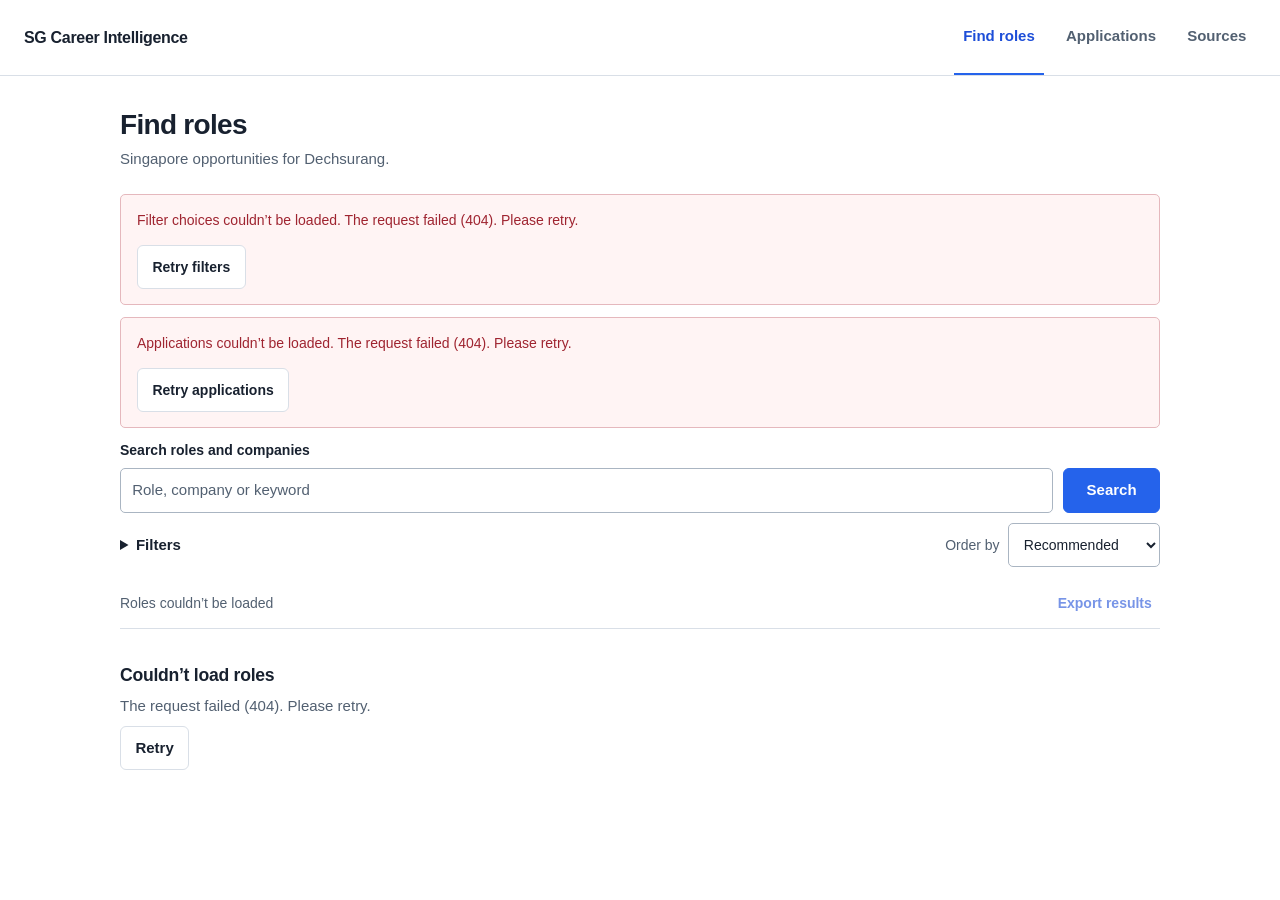
==== commit 872fc2ce: "Add source audit workspace and traceable documented fit scores" ====
--- a/templates/index.html
+++ b/templates/index.html
@@ -6,6 +6,7 @@
   <meta name="color-scheme" content="light">
   <title>Find roles · SG Career Intelligence</title>
   <link rel="stylesheet" href="/static/workspace.css">
+  <script src="/static/fit-score.js" defer></script>
   <script src="/static/workspace.js" defer></script>
 </head>
 <body>
@@ -15,6 +16,7 @@
     <nav aria-label="Workspace">
       <a href="/?view=find" id="nav-find" aria-current="page">Find roles</a>
       <a href="/?view=applications" id="nav-applications">Applications</a>
+      <a href="/sources">Sources</a>
     </nav>
   </header>
   <div class="workspace" id="workspace">
--- a/static/workspace.css
+++ b/static/workspace.css
@@ -111,6 +111,13 @@
 .detail-section li { margin: .4rem 0; }
 .detail-section p, .detail-section li { max-width: 75ch; }
 .source-description { white-space: pre-wrap; overflow-wrap: anywhere; font-size: .925rem; line-height: 1.7; }
+.score-summary { font-weight: 650; font-variant-numeric: tabular-nums; }
+.score-component, .score-evidence { padding: .8rem 0; border-bottom: 1px solid var(--line); }
+.score-component p, .score-evidence p { margin: .4rem 0; }
+.score-evidence strong { font-size: .85rem; }
+.score-quote { overflow-wrap: anywhere; }
+.fit-score { font-size: .9rem; }
+.score-line { font-size: .85rem; color: var(--secondary); }
 .detail-facts { margin: 1rem 0 0; display: grid; grid-template-columns: max-content minmax(0, 1fr); gap: .5rem 1rem; font-size: .875rem; }
 .detail-facts dt { color: var(--secondary); }
 .detail-facts dd { margin: 0; overflow-wrap: anywhere; }
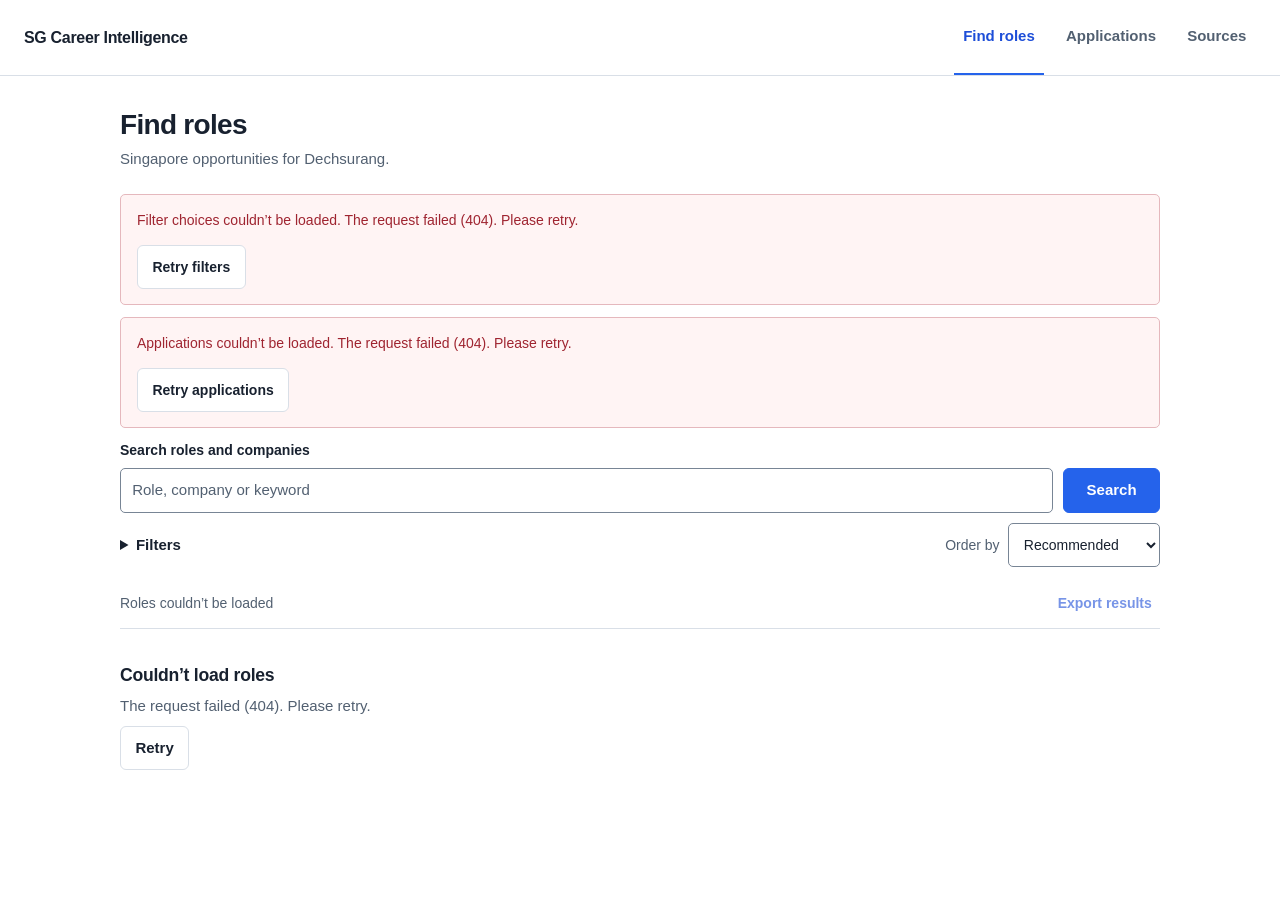
==== commit 4ae01fc9: "Harden workspace recovery, source refresh, evidence and accessible journeys" ====
--- a/templates/index.html
+++ b/templates/index.html
@@ -68,7 +68,7 @@
       </section>
       <noscript><p class="notice">JavaScript is needed to search and save applications in this workspace.</p></noscript>
     </main>
-    <aside id="role-detail" class="role-detail" aria-labelledby="detail-title" hidden></aside>
+    <div id="role-detail" class="role-detail" aria-labelledby="detail-title" hidden></div>
   </div>
   <div id="announcement" class="sr-only" role="status" aria-live="polite" aria-atomic="true"></div>
   <div id="toast" class="toast" role="status" hidden></div>
--- a/static/workspace.css
+++ b/static/workspace.css
@@ -4,6 +4,7 @@
   --ink: #18212f;
   --secondary: #526071;
   --line: #d9dfe7;
+  --control-line: #788595;
   --accent: #2563eb;
   --accent-hover: #1d4ed8;
   --selected: #eff6ff;
@@ -29,7 +30,7 @@
 a { color: var(--accent-hover); }
 :focus-visible { outline: 3px solid var(--accent); outline-offset: 3px; }
 [tabindex="-1"]:focus { outline: none; }
-input, select, textarea { min-width: 0; max-width: 100%; padding: .65rem .7rem; border: 1px solid #aab5c2; border-radius: 5px; color: var(--ink); background: white; }
+input, select, textarea { min-width: 0; max-width: 100%; padding: .65rem .7rem; border: 1px solid var(--control-line); border-radius: 5px; color: var(--ink); background: var(--surface); }
 input::placeholder, textarea::placeholder { color: var(--secondary); opacity: 1; }
 input[type="checkbox"] { width: 20px; height: 20px; min-height: 20px; flex: 0 0 20px; accent-color: var(--accent); cursor: pointer; }
 textarea { width: 100%; min-height: 120px; line-height: 1.6; resize: vertical; }
@@ -186,3 +187,6 @@
   .applications-toolbar button { font-size: .82rem; }
 }
 @media (prefers-reduced-motion: reduce) { *, *::before, *::after { transition: none !important; animation: none !important; scroll-behavior: auto !important; } }
+
+.history-event, .score-clause { padding: .8rem 0; border-bottom: 1px solid var(--line); }
+.conflict-copy { overflow-wrap: anywhere; }
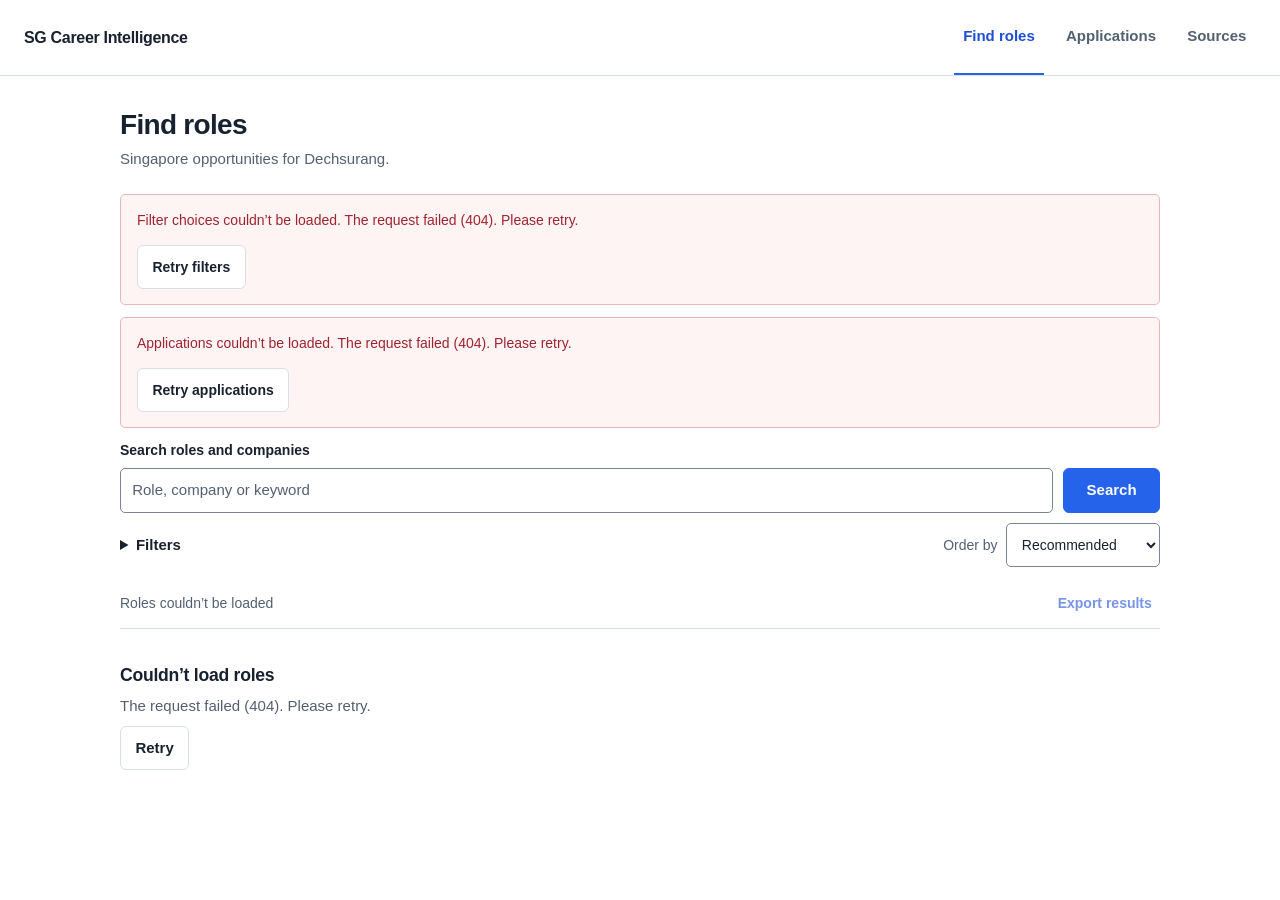
==== commit 73084c98: "Implement bounded seven-day collection campaign and durable run journal" ====
--- a/templates/index.html
+++ b/templates/index.html
@@ -48,7 +48,7 @@
                 <button id="clear-filters" class="text-button" type="button">Clear filters</button>
               </div>
             </details>
-            <label class="sort-label">Order by<select name="sort_by" id="sort-filter"><option value="recommended">Recommended</option><option value="freshness">Recently verified</option><option value="salary">Advertised salary</option></select></label>
+            <label class="sort-label">Order by<select name="sort_by" id="sort-filter"><option value="recommended">Recommended</option><option value="freshness">Recently verified</option><option value="discovered">Newly discovered</option><option value="salary">Advertised salary</option></select></label>
           </div>
         </form>
         <div class="list-toolbar">
